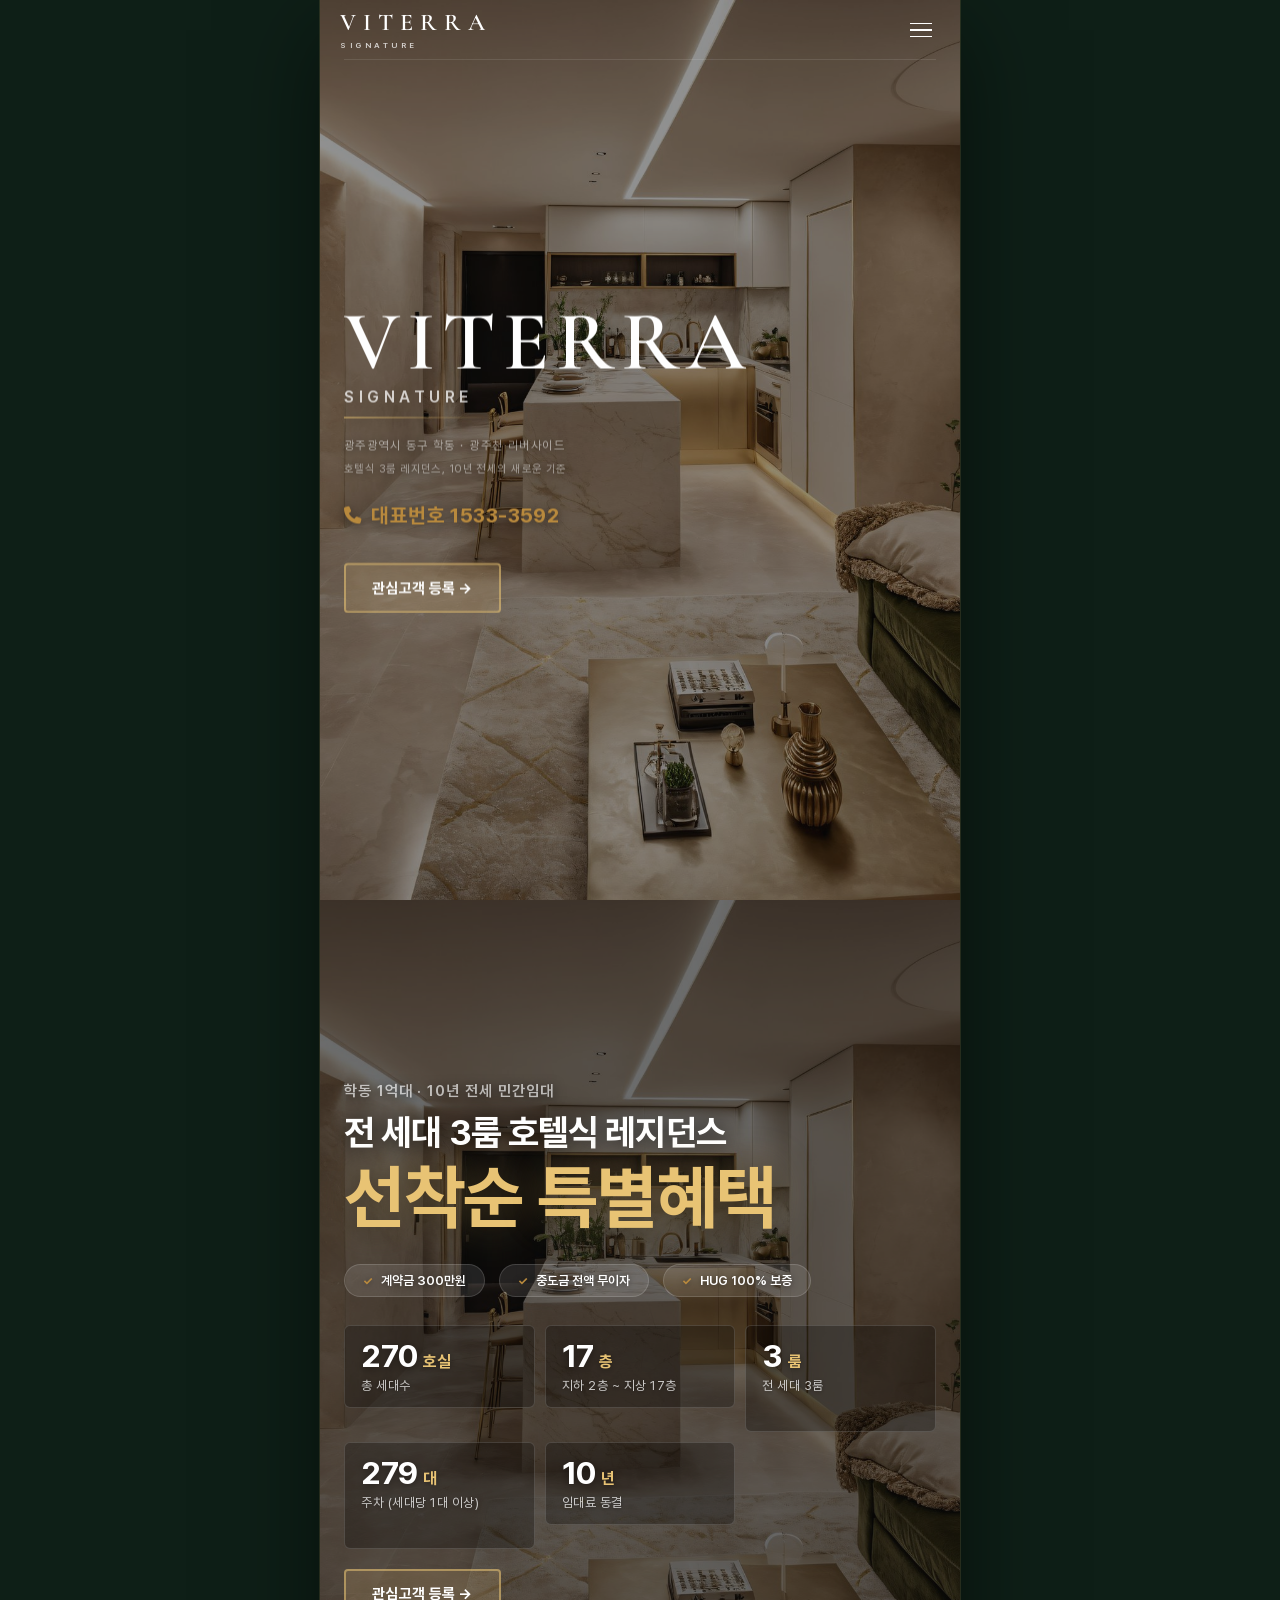
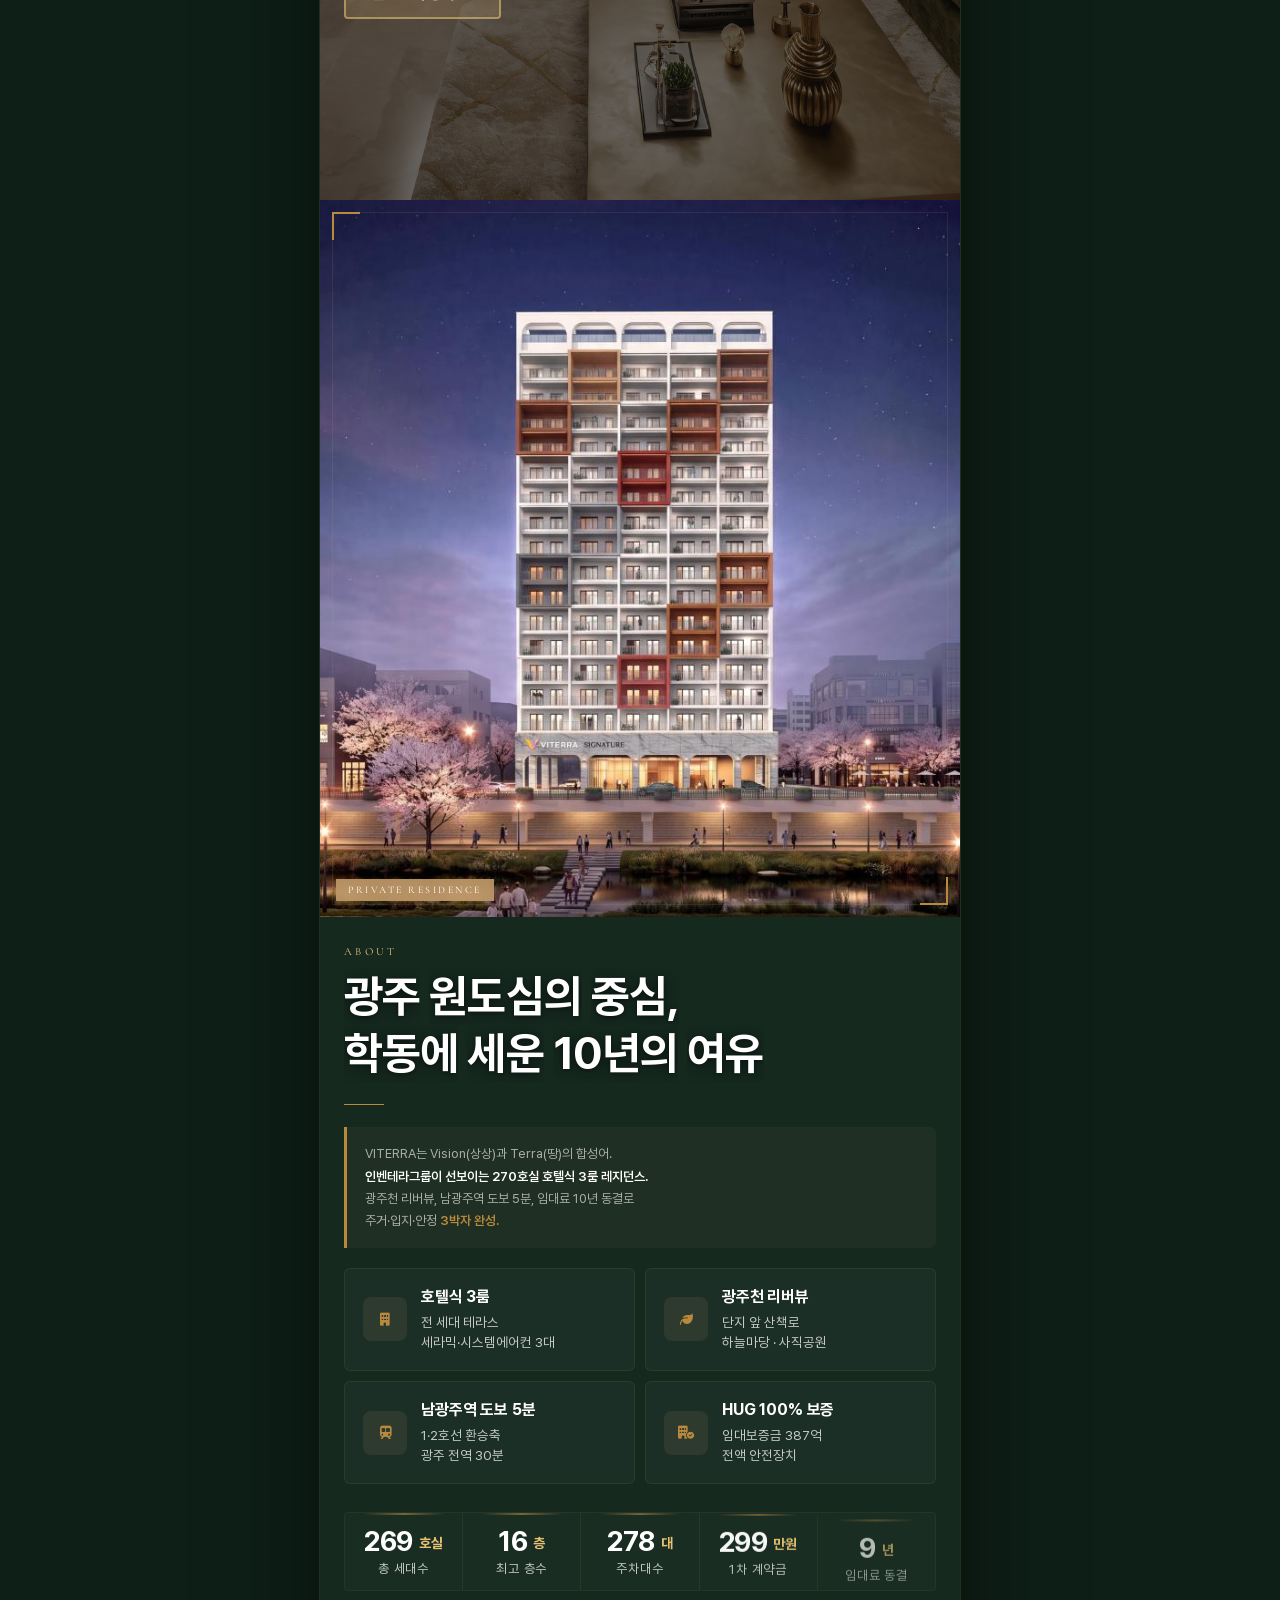
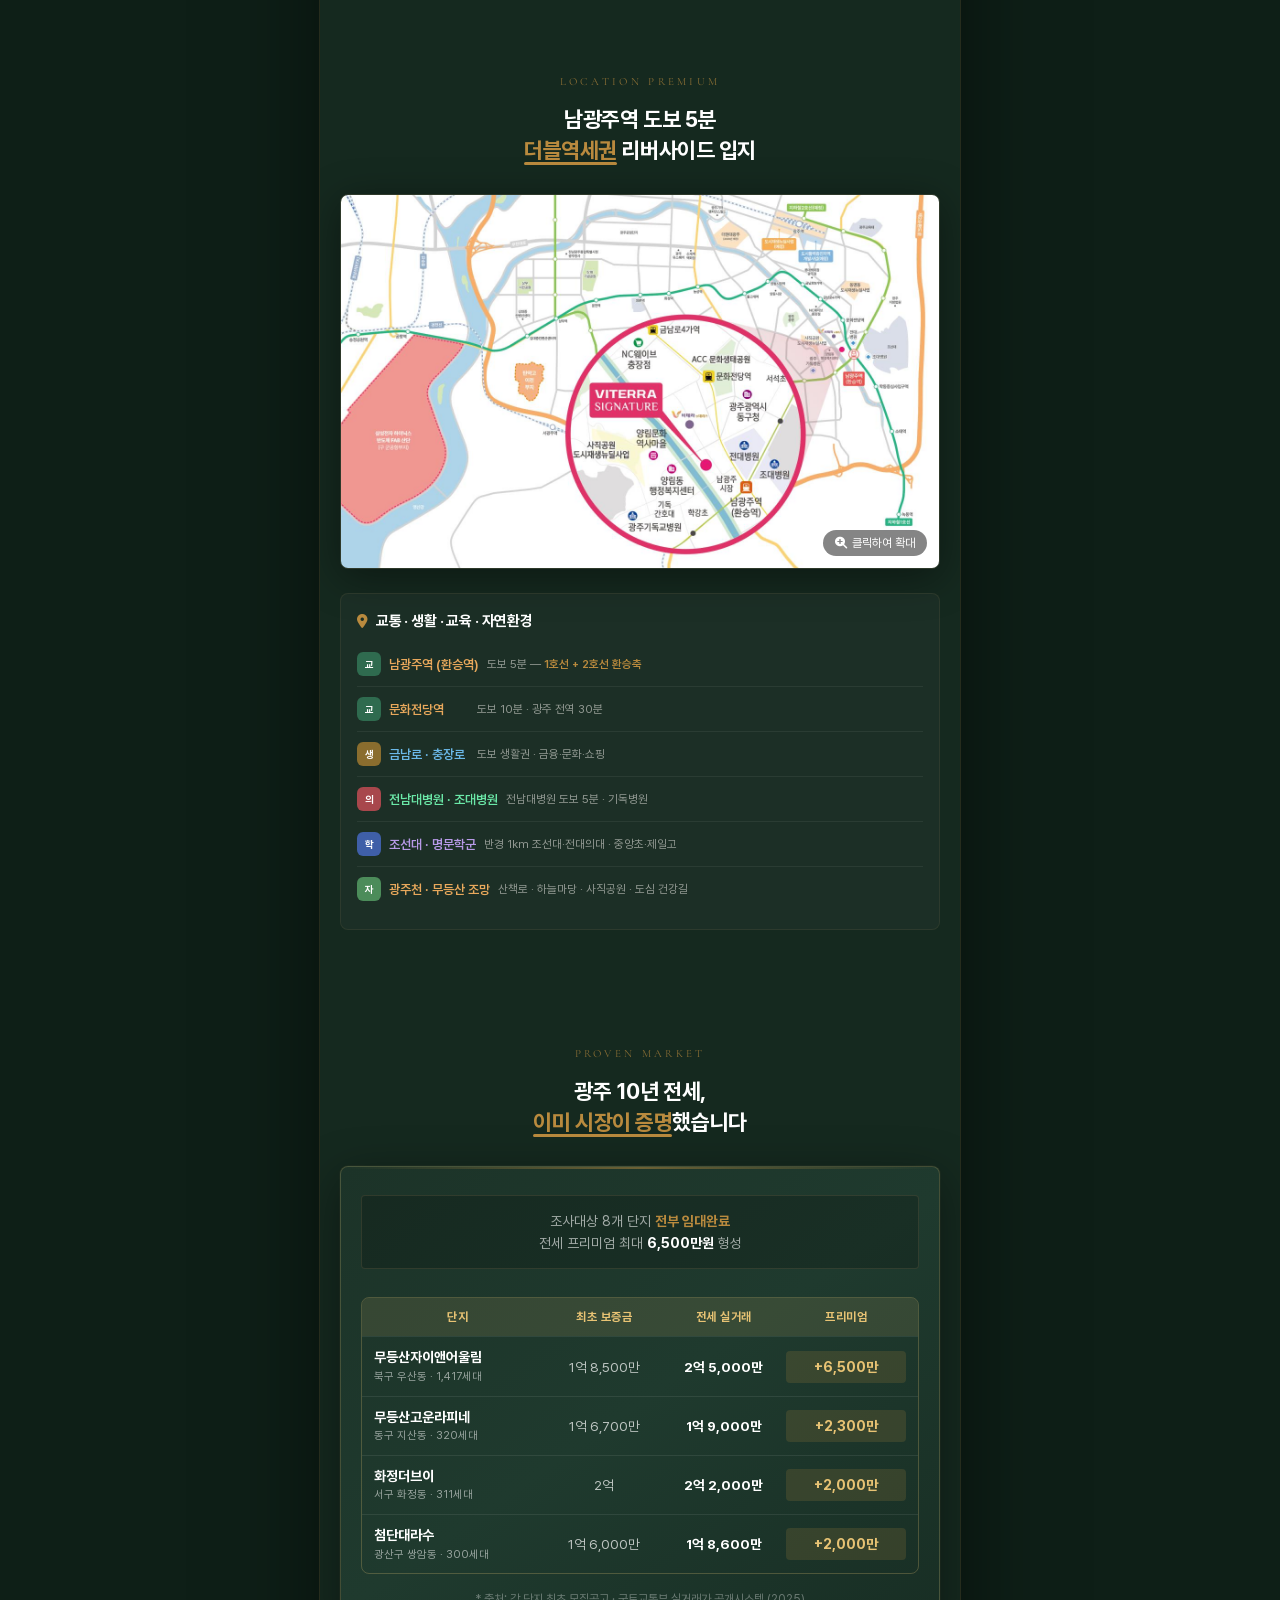
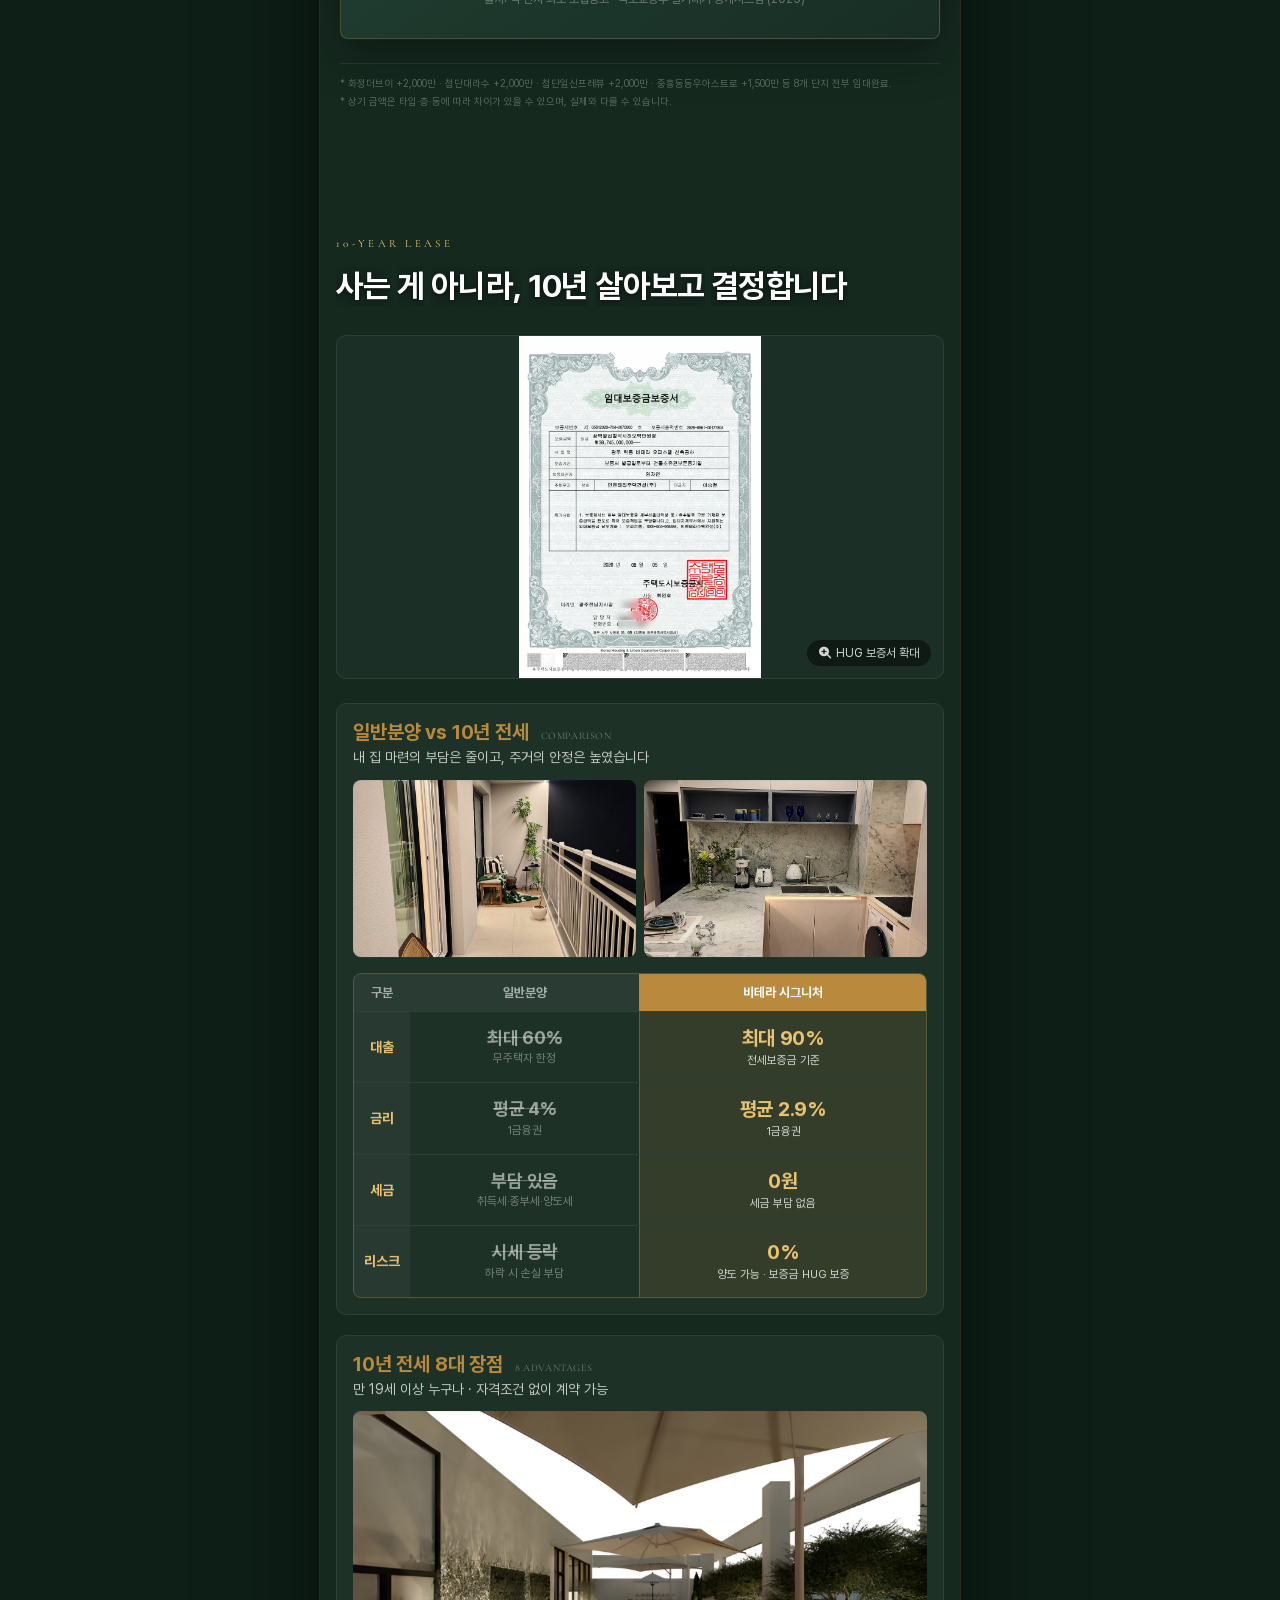
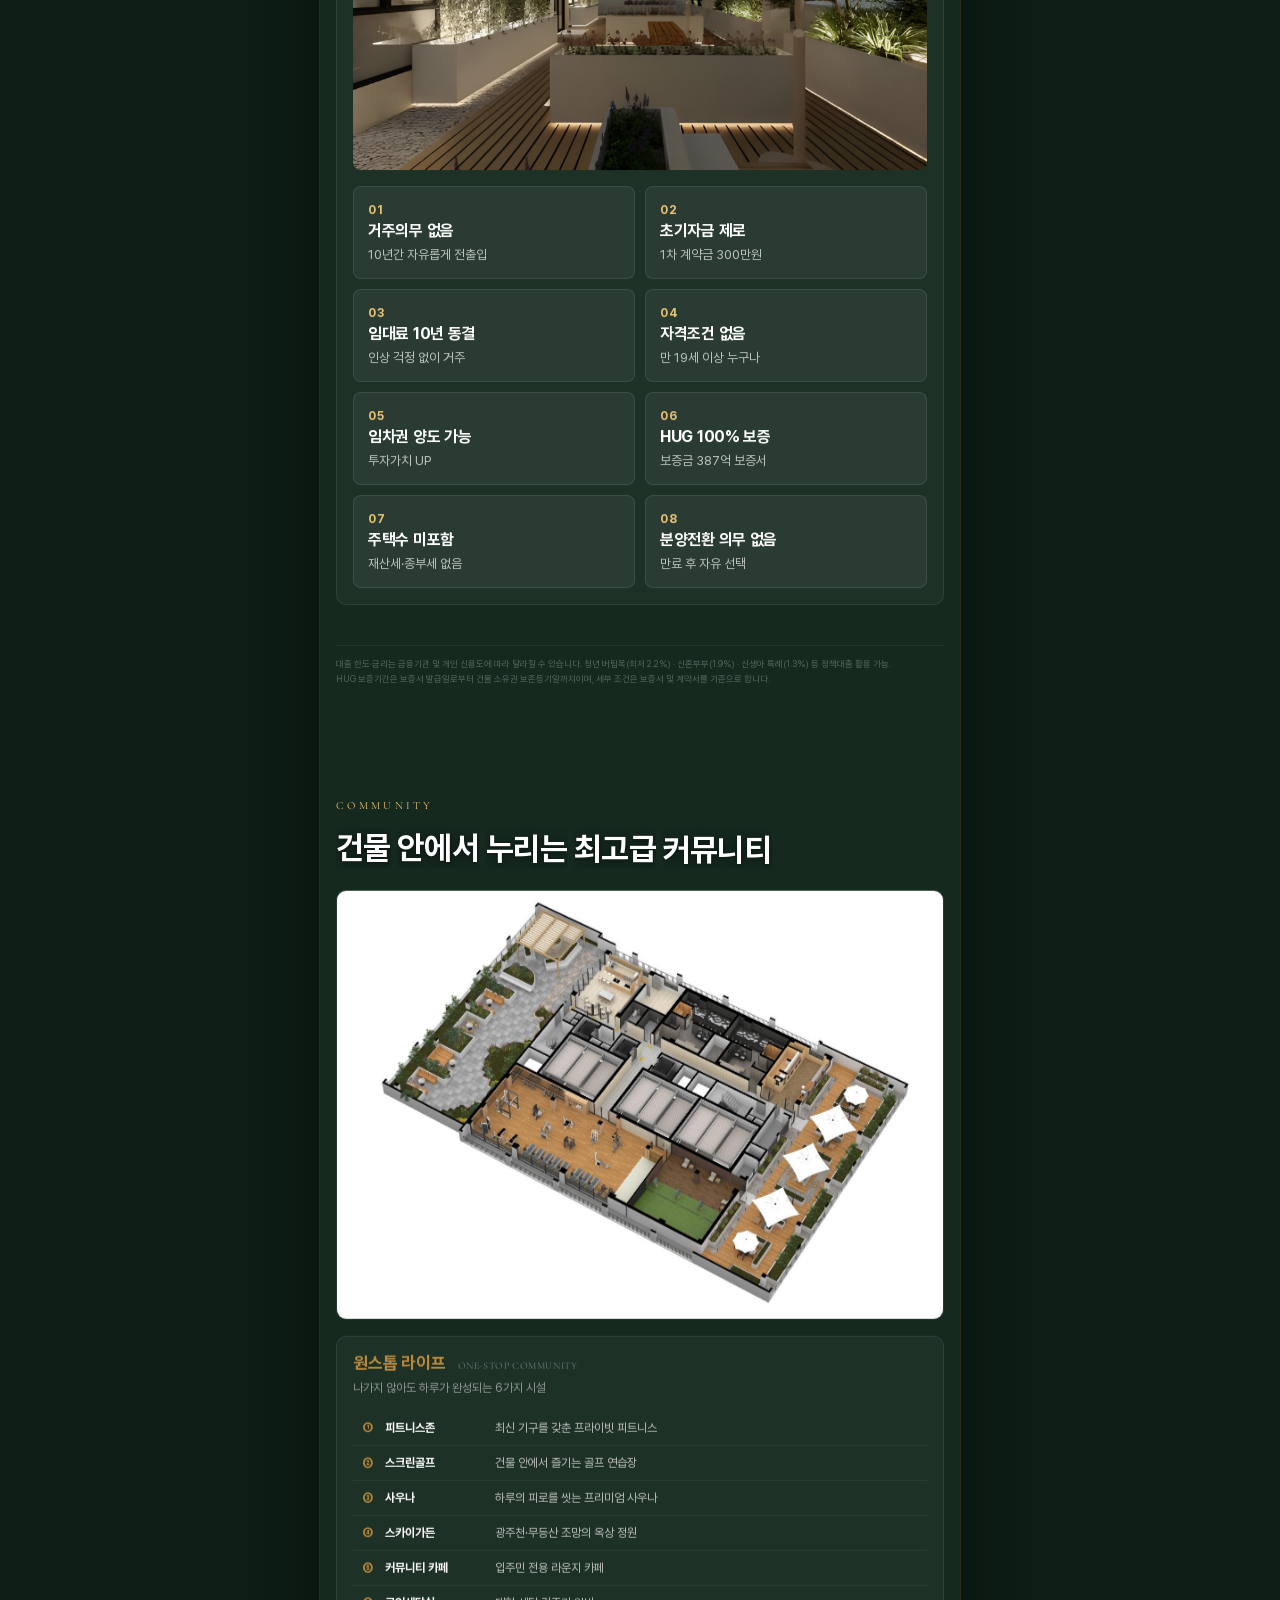
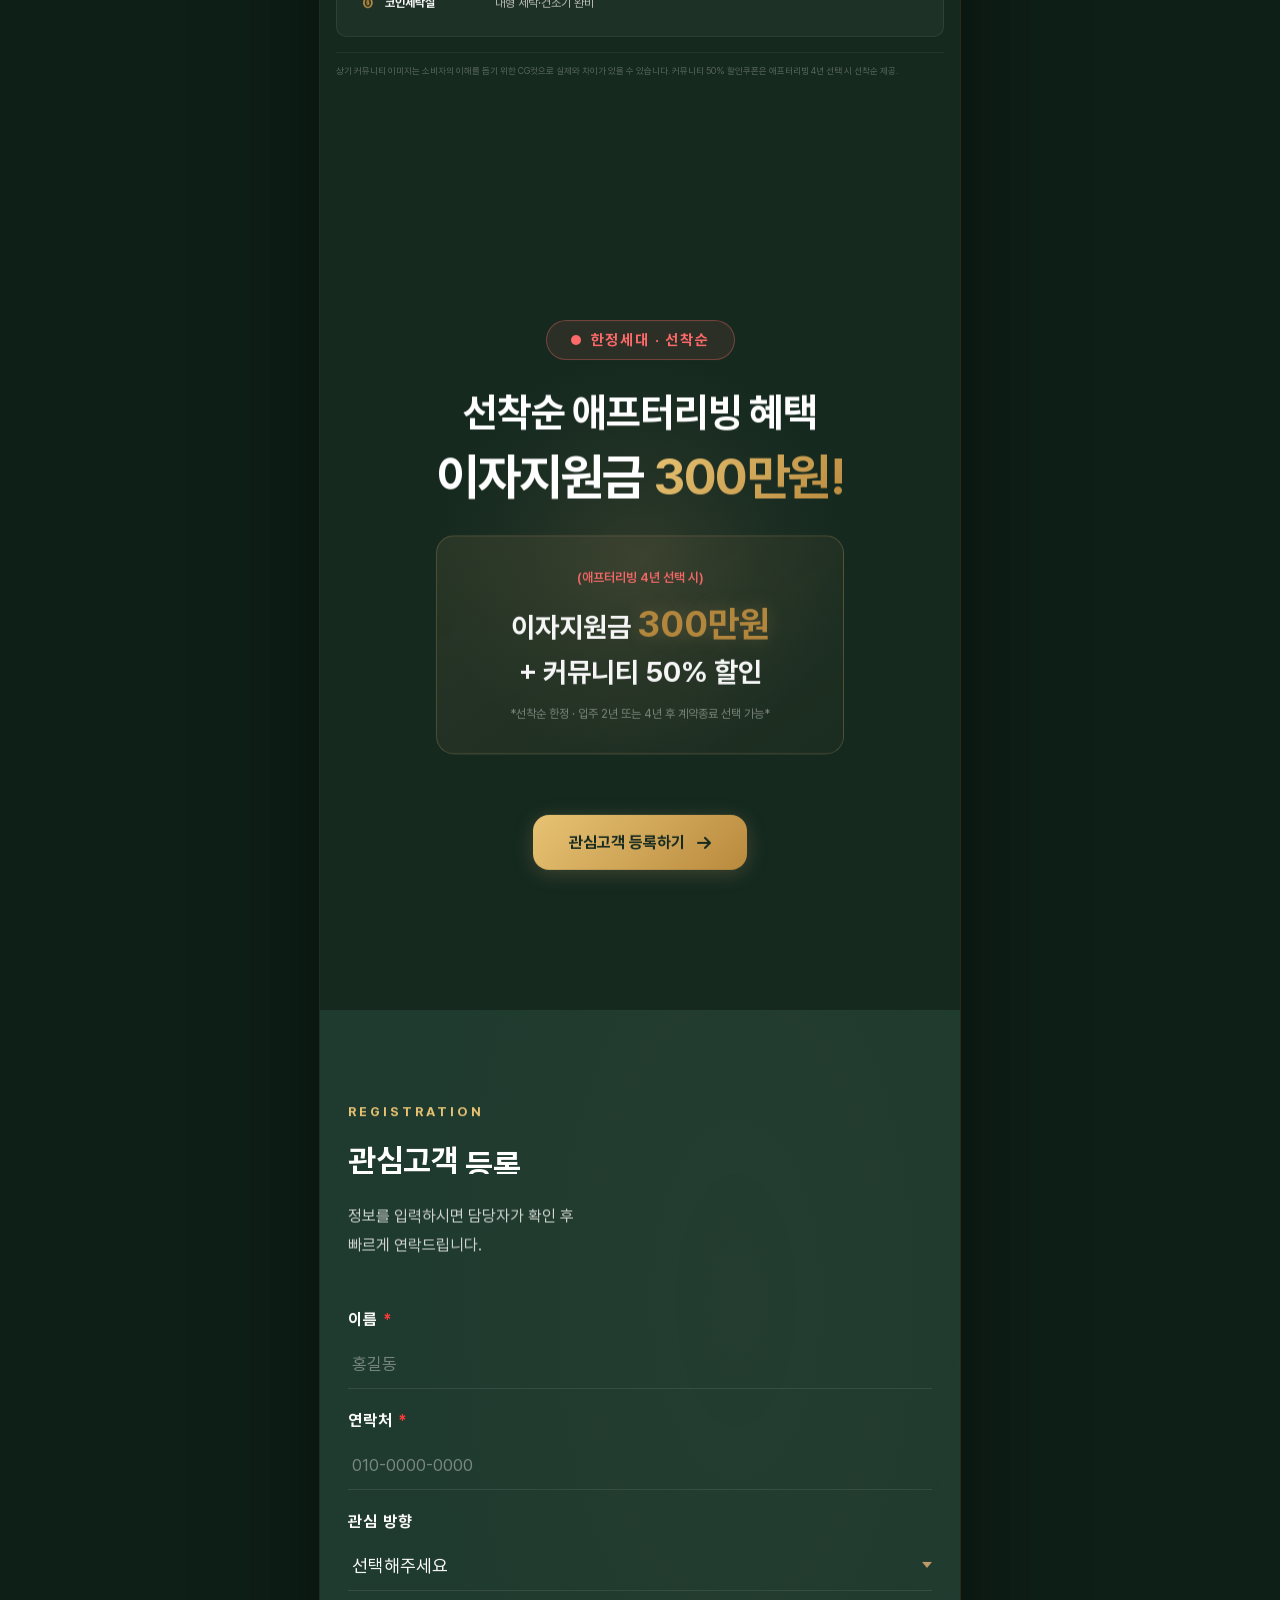
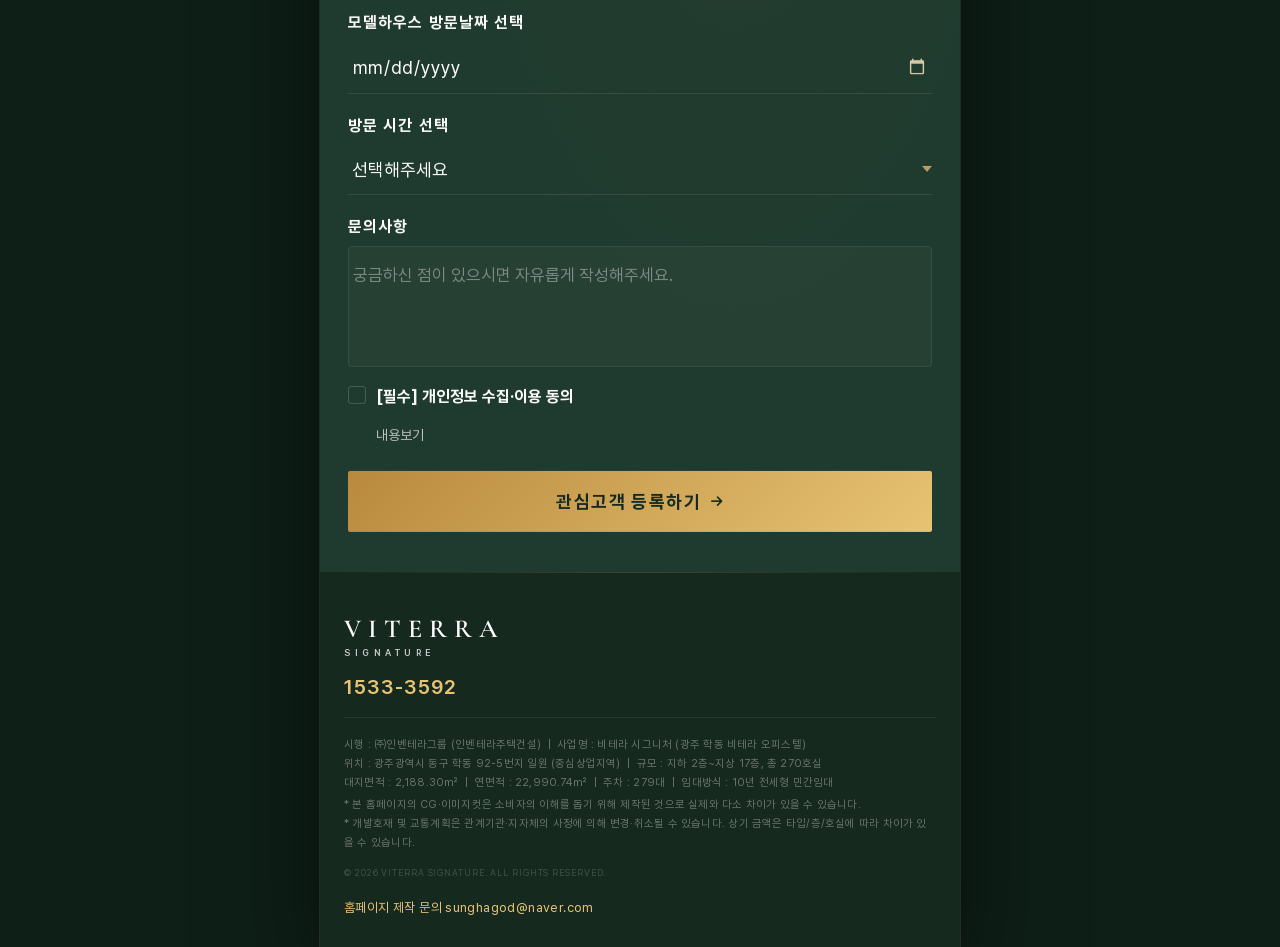
==== index.html @ ec4c1d71 "비테라 시그니처 랜딩페이지 v4 (송암 레이아웃 · Sheets 리드 연동) Co-Authored-By: Claude Fable 5 <noreply@anthropic.com>" ====
<!DOCTYPE html>
<html lang="ko">
<head>
  <meta charset="UTF-8">
  <meta name="viewport" content="width=device-width, initial-scale=1.0">
  <meta name="description" content="비테라 시그니처 — 광주 동구 학동 1억대 10년 전세, 전 세대 3룸 호텔식 레지던스. 계약금 300만원, 중도금 무이자, HUG 100% 보증">
  <meta property="og:title" content="비테라 시그니처 | 학동 1억대 10년 전세 · 호텔식 3룸 레지던스">
  <meta property="og:description" content="광주 동구 학동 270호실 — 계약금 300만원, 중도금 무이자, HUG 100% 보증, 임대료 10년 동결">
  <meta property="og:image" content="assets/img/exterior.jpg">
  <meta property="og:type" content="website">
  <meta property="og:locale" content="ko_KR">
  <meta name="twitter:card" content="summary_large_image">
  <meta name="referrer" content="strict-origin-when-cross-origin">
  <title>비테라 시그니처 | 학동 1억대 10년 전세 · 호텔식 3룸 레지던스</title>
  <link rel="preload" href="css/fonts/Pretendard-Regular.woff2" as="font" type="font/woff2" crossorigin>
  <link rel="preload" href="css/webfonts/fa-solid-900.woff2" as="font" type="font/woff2" crossorigin>
  <link rel="stylesheet" href="css/fonts.css?v=2">
  <link rel="stylesheet" href="css/fa.local.css?v=20260402">
  <link rel="stylesheet" href="css/style.css?v=v4a">
  <link rel="stylesheet" href="css/theme.css?v=19">
</head>
<body>

<!-- ── 커스텀 커서 ──────────────────────────── -->
<div id="cursor">
  <div class="cursor-ring"></div>
  <div class="cursor-dot"></div>
</div>

<!-- ── 헤더 ───────────────────────────────── -->
<header id="header" data-theme="dark">
  <div class="hd-inner">
    <a class="logo" id="logoLink">
      <span class="brand-mark"><span class="bm-en">VITERRA</span><span class="bm-sub">SIGNATURE</span></span>
    </a>
    <nav class="gnb" aria-label="메인 내비게이션">
      <a data-go="1" role="button" tabindex="0">단지소개</a>
      <a data-go="2" role="button" tabindex="0">입지환경</a>
      <a data-go="3" role="button" tabindex="0">10년전세</a>
      <a data-go="6" role="button" tabindex="0" class="gnb-cta">관심고객</a>
    </nav>
    <div class="hd-right">
      <a href="tel:15333592" class="hd-tel"><i class="fa-solid fa-phone"></i><span>1533-3592</span></a>
      <button class="ham" id="ham" aria-label="메뉴 열기" aria-expanded="false"><span></span><span></span><span></span></button>
    </div>
  </div>
</header>

<!-- ── 도트 네비 ──────────────────────────── -->
<nav class="dots" id="dots" aria-label="페이지 네비게이션">
  <span class="dot on" data-go="0" role="button" aria-label="히어로"></span>
  <span class="dot" data-go="1" role="button" aria-label="단지소개"></span>
  <span class="dot" data-go="2" role="button" aria-label="입지환경"></span>
  <span class="dot" data-go="3" role="button" aria-label="10년전세"></span>
  <span class="dot" data-go="4" role="button" aria-label="커뮤니티"></span>
  <span class="dot" data-go="5" role="button" aria-label="선착순혜택"></span>
</nav>

<!-- ── 모바일 메뉴 ────────────────────────── -->
<div class="mmenu" id="mmenu">
  <div class="mmenu-inner">
    <ul>
      <li><a data-go="1"><em>01</em> 단지소개</a></li>
      <li><a data-go="2"><em>02</em> 입지환경</a></li>
      <li><a data-go="3"><em>03</em> 10년 전세란</a></li>
      <li><a data-go="4"><em>04</em> 커뮤니티</a></li>
      <li><a data-go="6"><em>05</em> 관심고객 등록</a></li>
    </ul>
    <div class="mmenu-foot">
      <p>Contact</p>
      <a href="tel:15333592">1533-3592</a>
      <small>광주광역시 동구 학동 92-5번지 일원</small>
    </div>
  </div>
</div>

<!-- ── 메인 컨테이너 ─────────────────────────── -->
<div id="wrap">

  <!-- ========================================
       S0 · HERO  (overlay 2단계)
       ======================================== -->
  <section class="sec s0" data-theme="dark" data-overlay="on">
    <div class="s0-bg"></div>
    <div class="s0-veil"></div>
    <div class="ov-progress s0-ov">
      <span class="ov-dot on"></span>
      <span class="ov-dot"></span>
    </div>
    <div class="overlay-stage">

      <!-- step 0 : 메인 타이틀 -->
      <div class="overlay-panel s0-panel" data-step="0" data-header="dark">
        <div class="s0-body">
          <div class="hero-brand-logo" data-fx="fade-up" data-delay="0.2" data-pre="0.25" data-main="1.1">
            <span class="brand-mark"><span class="bm-en">VITERRA</span><span class="bm-sub">SIGNATURE</span><span class="bm-line"></span></span>
          </div>
          <p class="eyebrow eyebrow--lg" data-fx="fade-up" data-delay="0.5" data-pre="0.25" data-main="0.9" data-cid="hero-eyebrow">
            광주광역시 동구 학동 &middot; 광주천 리버사이드
          </p>
          <p class="s0-sub" data-fx="fade-up" data-delay="0.8" data-pre="0.25" data-main="0.85" data-cid="hero-sub">
            호텔식 3룸 레지던스, 10년 전세의 새로운 기준
          </p>
          <a class="hero-tel" href="tel:15333592" data-fx="fade-up" data-delay="1.5" data-pre="0.2" data-main="0.8">
            <i class="fa-solid fa-phone"></i> 대표번호 1533-3592
          </a>
          <div class="s0-btns" data-fx="stagger" data-delay="1.6" data-pre="0.2" data-stagger="0.18" data-kid-y="24" data-main="0.8">
            <a class="btn-gold btn-hy" data-go="6">관심고객 등록 →</a>
          </div>
          <div class="scroll-ind">
            <span class="si-bar"></span>
            <span class="si-txt">SCROLL</span>
          </div>
        </div>
      </div>

      <!-- step 1 : 후킹 -->
      <div class="overlay-panel s0-panel s0-p2" data-step="1" data-header="dark">
        <div class="s0-body s0-body--hook">
          <p class="hero-top-label" data-fx="fade-up" data-delay="0.15" data-pre="0.2" data-main="0.8">
            학동 1억대 · 10년 전세 민간임대
          </p>
          <h2 class="hero-hook" data-fx="mask-up" data-delay="0.3" data-pre="0.2" data-main="0.9">
            <span class="hero-hook-sub">전 세대 3룸 호텔식 레지던스</span>
            <span class="hero-hook-main">선착순 특별혜택</span>
          </h2>
          <div class="hero-badges" data-fx="stagger" data-delay="0.7" data-pre="0.2" data-stagger="0.12" data-kid-y="16" data-main="0.8">
            <span class="hero-badge"><b class="hb-chk">&#10003;</b> 계약금 300만원</span>
            <span class="hero-badge"><b class="hb-chk">&#10003;</b> 중도금 전액 무이자</span>
            <span class="hero-badge"><b class="hb-chk">&#10003;</b> HUG 100% 보증</span>
          </div>
          <div class="hero-stats hero-stats--hook" data-fx="stagger" data-delay="1.0" data-pre="0.2" data-stagger="0.1" data-kid-y="20" data-main="0.9">
            <div class="hstat"><div class="hn"><b>270</b><span>호실</span></div><p>총 세대수</p></div>
            <div class="hstat"><div class="hn"><b>17</b><span>층</span></div><p>지하 2층 ~ 지상 17층</p></div>
            <div class="hstat"><div class="hn"><b>3</b><span>룸</span></div><p>전 세대 3룸</p></div>
            <div class="hstat"><div class="hn"><b>279</b><span>대</span></div><p>주차 (세대당 1대 이상)</p></div>
            <div class="hstat"><div class="hn"><b>10</b><span>년</span></div><p>임대료 동결</p></div>
          </div>
          <div class="s0-btns s0-btns--col" data-fx="stagger" data-delay="1.3" data-pre="0.2" data-stagger="0.15" data-kid-y="20" data-main="0.8">
            <a class="btn-gold btn-hy" data-go="6">관심고객 등록 →</a>
          </div>
        </div>
      </div>

    </div>
  </section>


  <!-- ========================================
       S1 · BRAND
       ======================================== -->
  <section class="sec s1" data-theme="dark">
    <span class="s1-ghost" aria-hidden="true">01</span>
    <div class="s1-img">
      <div class="s1-img-inner" data-cid-bg="brand-img"></div>
      <div class="s1-img-frame"></div>
      <span class="img-badge" data-fx="fade-up" data-delay="0.6" data-pre="0.2" data-main="0.7">Private Residence</span>
    </div>
    <div class="s1-txt">
      <p class="label wh" data-fx="fade-up" data-delay="0.1" data-pre="0.2" data-main="0.7">About</p>
      <h2 class="wh" data-fx="mask-up" data-delay="0.25" data-pre="0.2" data-main="0.9" data-cid="brand-title">
        광주 원도심의 중심,<br>학동에 세운 10년의 여유
      </h2>
      <span class="gline" data-fx="expand" data-delay="0.5" data-pre="0.1" data-main="0.8"></span>
      <div class="s1-highlight" data-fx="fade-up" data-delay="0.6" data-pre="0.2" data-main="0.8">
        <p>VITERRA는 Vision(상상)과 Terra(땅)의 합성어.<br><strong>인벤테라그룹이 선보이는 270호실 호텔식 3룸 레지던스.</strong><br>광주천 리버뷰, 남광주역 도보 5분, 임대료 10년 동결로<br>주거·입지·안정 <em>3박자 완성.</em></p>
      </div>
      <div class="s1-cards" data-fx="stagger" data-delay="0.75" data-pre="0.2" data-stagger="0.1" data-kid-y="20" data-main="0.8">
        <div class="s1-card">
          <div class="s1-card-icon"><i class="fa-solid fa-building"></i></div>
          <h4>호텔식 3룸</h4>
          <p>전 세대 테라스<br>세라믹·시스템에어컨 3대</p>
        </div>
        <div class="s1-card">
          <div class="s1-card-icon"><i class="fa-solid fa-leaf"></i></div>
          <h4>광주천 리버뷰</h4>
          <p>단지 앞 산책로<br>하늘마당 · 사직공원</p>
        </div>
        <div class="s1-card">
          <div class="s1-card-icon"><i class="fa-solid fa-train-subway"></i></div>
          <h4>남광주역 도보 5분</h4>
          <p>1·2호선 환승축<br>광주 전역 30분</p>
        </div>
        <div class="s1-card">
          <div class="s1-card-icon"><i class="fa-solid fa-building-circle-check"></i></div>
          <h4>HUG 100% 보증</h4>
          <p>임대보증금 387억<br>전액 안전장치</p>
        </div>
      </div>
      <div class="stats" data-fx="stagger" data-delay="0.85" data-pre="0.2" data-stagger="0.12" data-kid-y="20" data-main="0.8">
        <div class="stat">
          <div class="stat-num"><b class="cnt" data-to="270">0</b><span class="stat-unit">호실</span></div>
          <p>총 세대수</p>
        </div>
        <hr>
        <div class="stat">
          <div class="stat-num"><b class="cnt" data-to="17">0</b><span class="stat-unit">층</span></div>
          <p>최고 층수</p>
        </div>
        <hr>
        <div class="stat">
          <div class="stat-num"><b class="cnt" data-to="279">0</b><span class="stat-unit">대</span></div>
          <p>주차대수</p>
        </div>
        <hr>
        <div class="stat">
          <div class="stat-num"><b class="cnt" data-to="300">0</b><span class="stat-unit">만원</span></div>
          <p>1차 계약금</p>
        </div>
        <hr>
        <div class="stat">
          <div class="stat-num"><b class="cnt" data-to="10">0</b><span class="stat-unit">년</span></div>
          <p>임대료 동결</p>
        </div>
      </div>
    </div>
  </section>


  <!-- ========================================
       S2B · 입지환경 / 시장검증 (overlay 2단계)
       ======================================== -->
  <section class="sec s2b" data-theme="dark" data-overlay="on">
    <div class="ov-progress s2b-ov">
      <span class="ov-dot on"></span>
      <span class="ov-dot"></span>
    </div>
    <div class="overlay-stage">

      <!-- panel 0 : 입지 지도 + 생활환경 -->
      <div class="overlay-panel s2b-panel" data-step="0" data-header="dark">
        <div class="s2b-inner">
          <div class="s2b-head" data-fx="fade-up" data-delay="0.1" data-pre="0.25" data-main="0.9">
            <p class="label">Location Premium</p>
            <h2>남광주역 도보 5분<br><em class="s2b-em">더블역세권</em> 리버사이드 입지</h2>
          </div>
          <div class="s2b-content-map">
            <div class="s2b-map" data-fx="fade-up" data-delay="0.3" data-pre="0.2" data-main="0.9"
                 onclick="document.getElementById('lightbox').classList.add('active')">
              <img class="s2b-map-img" src="assets/img/map-wide.jpg" alt="광역 입지도" data-cid-img="school-map" loading="lazy">
              <div class="s2b-map-zoom"><i class="fa-solid fa-search-plus"></i> 클릭하여 확대</div>
            </div>
            <div class="s2b-school-table" data-fx="fade-up" data-delay="0.4" data-pre="0.2" data-main="0.9">
              <h3 class="s2b-school-title"><i class="fa-solid fa-location-dot"></i> 교통 · 생활 · 교육 · 자연환경</h3>
              <ul class="s2b-school-list">
                <li>
                  <span class="sch-badge sch-tr">교</span>
                  <span class="sch-name sch-name--elem">남광주역 (환승역)</span>
                  <span class="sch-detail">도보 5분 — <em>1호선 + 2호선 환승축</em></span>
                </li>
                <li>
                  <span class="sch-badge sch-tr">교</span>
                  <span class="sch-name sch-name--elem">문화전당역</span>
                  <span class="sch-detail">도보 10분 · 광주 전역 30분</span>
                </li>
                <li>
                  <span class="sch-badge sch-lf">생</span>
                  <span class="sch-name sch-name--mid">금남로 · 충장로</span>
                  <span class="sch-detail">도보 생활권 · 금융·문화·쇼핑</span>
                </li>
                <li>
                  <span class="sch-badge sch-md">의</span>
                  <span class="sch-name sch-name--high">전남대병원 · 조대병원</span>
                  <span class="sch-detail">전남대병원 도보 5분 · 기독병원</span>
                </li>
                <li>
                  <span class="sch-badge sch-ed">학</span>
                  <span class="sch-name sch-name--univ">조선대 · 명문학군</span>
                  <span class="sch-detail">반경 1km 조선대·전대의대 · 중앙초·제일고</span>
                </li>
                <li>
                  <span class="sch-badge sch-na">자</span>
                  <span class="sch-name sch-name--elem">광주천 · 무등산 조망</span>
                  <span class="sch-detail">산책로 · 하늘마당 · 사직공원 · 도심 건강길</span>
                </li>
              </ul>
            </div>
          </div>
        </div>
      </div>

      <!-- panel 1 : 시장 검증 그래프 -->
      <div class="overlay-panel s2b-panel" data-step="1" data-header="dark">
        <div class="s2b-inner s2b-inner--chart">
          <div class="s2b-head" data-fx="fade-up" data-delay="0.1" data-pre="0.25" data-main="0.9">
            <p class="label">Proven Market</p>
            <h2>광주 10년 전세,<br><em class="s2b-em">이미 시장이 증명</em>했습니다</h2>
          </div>
          <div class="s2b-chart" data-fx="fade-up" data-delay="0.3" data-pre="0.2" data-main="0.9">
            <div class="s2b-chart-sub">
              조사대상 8개 단지 <em>전부 임대완료</em><br>
              전세 프리미엄 최대 <strong>6,500만원</strong> 형성
            </div>
            <div class="pm-list">
              <div class="pm-head"><span>단지</span><span>최초 보증금</span><span>전세 실거래</span><span>프리미엄</span></div>
              <div class="pm-row"><b>무등산자이앤어울림<small>북구 우산동 · 1,417세대</small></b><span>1억 8,500만</span><span class="pm-now">2억 5,000만</span><em>+6,500만</em></div>
              <div class="pm-row"><b>무등산고운라피네<small>동구 지산동 · 320세대</small></b><span>1억 6,700만</span><span class="pm-now">1억 9,000만</span><em>+2,300만</em></div>
              <div class="pm-row"><b>화정더브이<small>서구 화정동 · 311세대</small></b><span>2억</span><span class="pm-now">2억 2,000만</span><em>+2,000만</em></div>
              <div class="pm-row"><b>첨단대라수<small>광산구 쌍암동 · 300세대</small></b><span>1억 6,000만</span><span class="pm-now">1억 8,600만</span><em>+2,000만</em></div>
            </div>
            <p class="s2b-source">* 출처: 각 단지 최초 모집공고 · 국토교통부 실거래가 공개시스템 (2025)</p>
          </div>
          <div class="s2b-disclaimers">
            <p>* 화정더브이 +2,000만 · 첨단대라수 +2,000만 · 첨단일신프레뷰 +2,000만 · 중흥동동우아스트로 +1,500만 등 8개 단지 전부 임대완료.</p>
            <p>* 상기 금액은 타입·층·동에 따라 차이가 있을 수 있으며, 실제와 다를 수 있습니다.</p>
          </div>
        </div>
      </div>

    </div>
  </section>


  <!-- ========================================
       S4 · 10년 전세란?
       ======================================== -->
  <section class="sec s4 s4--park" data-theme="dark">
    <div class="s4-inner">
      <div class="s4-head">
        <p class="label wh" data-fx="fade-up" data-delay="0.1" data-pre="0.2" data-main="0.7">10-YEAR LEASE</p>
        <h2 class="wh" data-fx="mask-up" data-delay="0.25" data-pre="0.2" data-main="0.9">사는 게 아니라, 10년 살아보고 결정합니다</h2>
      </div>

      <!-- HUG 보증서 -->
      <div class="s4-park-map" data-fx="fade-up" data-delay="0.4" data-pre="0.2" data-main="0.9"
           onclick="document.getElementById('lightbox-park').classList.add('active')">
        <img src="assets/img/hug.jpg" alt="HUG 임대보증금 보증서 387억 4,500만원" loading="lazy">
        <div class="s2b-map-zoom"><i class="fa-solid fa-search-plus"></i> HUG 보증서 확대</div>
      </div>

      <div class="s4-zones" data-fx="fade-up" data-delay="0.6" data-pre="0.2" data-main="0.9">

        <!-- 일반분양 vs 10년전세 -->
        <div class="s4-zone">
          <div class="s4-zone-head">
            <h3><span class="zone-name">일반분양 vs 10년 전세</span> <span class="zone-en">COMPARISON</span></h3>
            <p>내 집 마련의 부담은 줄이고, 주거의 안정은 높였습니다</p>
          </div>
          <div class="s4-zone-photos">
            <figure><img src="assets/img/balcony.jpg" alt="전 세대 테라스" loading="lazy"></figure>
            <figure><img src="assets/img/kitchen.jpg" alt="호텔식 주방 마감" loading="lazy"></figure>
          </div>
          <div class="cmp2">
            <div class="cmp2-head"><span>구분</span><span>일반분양</span><span class="hi">비테라 시그니처</span></div>
            <div class="cmp2-row"><span class="k">대출</span><span class="a"><b>최대 60%</b><small>무주택자 한정</small></span><span class="b"><b>최대 90%</b><small>전세보증금 기준</small></span></div>
            <div class="cmp2-row"><span class="k">금리</span><span class="a"><b>평균 4%</b><small>1금융권</small></span><span class="b"><b>평균 2.9%</b><small>1금융권</small></span></div>
            <div class="cmp2-row"><span class="k">세금</span><span class="a"><b>부담 있음</b><small>취득세·종부세·양도세</small></span><span class="b"><b>0원</b><small>세금 부담 없음</small></span></div>
            <div class="cmp2-row"><span class="k">리스크</span><span class="a"><b>시세 등락</b><small>하락 시 손실 부담</small></span><span class="b"><b>0%</b><small>양도 가능 · 보증금 HUG 보증</small></span></div>
          </div>
        </div>

        <!-- 8대 장점 -->
        <div class="s4-zone">
          <div class="s4-zone-head">
            <h3><span class="zone-name">10년 전세 8대 장점</span> <span class="zone-en">8 ADVANTAGES</span></h3>
            <p>만 19세 이상 누구나 · 자격조건 없이 계약 가능</p>
          </div>
          <div class="s4-zone-photos s4-zone-photos--single">
            <figure><img src="assets/img/c-skygarden.jpg" alt="스카이가든" loading="lazy"></figure>
          </div>
          <div class="adv2">
            <div class="adv2-c"><i>01</i><b>거주의무 없음</b><span>10년간 자유롭게 전출입</span></div>
            <div class="adv2-c"><i>02</i><b>초기자금 제로</b><span>1차 계약금 300만원</span></div>
            <div class="adv2-c"><i>03</i><b>임대료 10년 동결</b><span>인상 걱정 없이 거주</span></div>
            <div class="adv2-c"><i>04</i><b>자격조건 없음</b><span>만 19세 이상 누구나</span></div>
            <div class="adv2-c"><i>05</i><b>임차권 양도 가능</b><span>투자가치 UP</span></div>
            <div class="adv2-c"><i>06</i><b>HUG 100% 보증</b><span>보증금 387억 보증서</span></div>
            <div class="adv2-c"><i>07</i><b>주택수 미포함</b><span>재산세·종부세 없음</span></div>
            <div class="adv2-c"><i>08</i><b>분양전환 의무 없음</b><span>만료 후 자유 선택</span></div>
          </div>
        </div>

        <div class="s4-park-disclaimer">
          <p>대출 한도·금리는 금융기관 및 개인 신용도에 따라 달라질 수 있습니다. 청년 버팀목(최저 2.2%) · 신혼부부(1.9%) · 신생아 특례(1.3%) 등 정책대출 활용 가능.</p>
          <p>HUG 보증기간은 보증서 발급일로부터 건물 소유권 보존등기일까지이며, 세부 조건은 보증서 및 계약서를 기준으로 합니다.</p>
        </div>

      </div>
    </div>
  </section>


  <!-- ========================================
       S4B · 커뮤니티
       ======================================== -->
  <section class="sec s4b" data-theme="dark">
    <div class="s4b-inner">
      <div class="s4b-head">
        <p class="label wh" data-fx="fade-up" data-delay="0.1" data-pre="0.2" data-main="0.7">COMMUNITY</p>
        <h2 class="wh" data-fx="mask-up" data-delay="0.25" data-pre="0.2" data-main="0.9">건물 안에서 누리는 최고급 커뮤니티</h2>
      </div>

      <div class="s4b-content" data-fx="fade-up" data-delay="0.4" data-pre="0.2" data-main="0.9">
        <div class="s4b-img">
          <img src="assets/img/community-3d.jpg" alt="커뮤니티 시설 배치도" loading="lazy">
        </div>
        <div class="s4b-info">
          <div class="s4b-zone-head">
            <h3><span class="zone-name">원스톱 라이프</span> <span class="zone-en">ONE-STOP COMMUNITY</span></h3>
            <p>나가지 않아도 하루가 완성되는 6가지 시설</p>
          </div>
          <table class="s4b-tbl">
            <tr><td class="zt-n">①</td><td class="zt-nm">피트니스존</td><td>최신 기구를 갖춘 프라이빗 피트니스</td></tr>
            <tr><td class="zt-n">②</td><td class="zt-nm">스크린골프</td><td>건물 안에서 즐기는 골프 연습장</td></tr>
            <tr><td class="zt-n">③</td><td class="zt-nm">사우나</td><td>하루의 피로를 씻는 프리미엄 사우나</td></tr>
            <tr><td class="zt-n">④</td><td class="zt-nm">스카이가든</td><td>광주천·무등산 조망의 옥상 정원</td></tr>
            <tr><td class="zt-n">⑤</td><td class="zt-nm">커뮤니티 카페</td><td>입주민 전용 라운지 카페</td></tr>
            <tr><td class="zt-n">⑥</td><td class="zt-nm">코인세탁실</td><td>대형 세탁·건조기 완비</td></tr>
          </table>
        </div>
      </div>

      <div class="s4b-disclaimer">
        <p>상기 커뮤니티 이미지는 소비자의 이해를 돕기 위한 CG컷으로 실제와 차이가 있을 수 있습니다. 커뮤니티 50% 할인쿠폰은 애프터리빙 4년 선택 시 선착순 제공.</p>
      </div>
    </div>
  </section>


  <!-- ========================================
       HOOK · 선착순 특별혜택
       ======================================== -->
  <section class="sec shook" data-theme="dark">
    <div class="shook-inner">
      <div class="shook-glow"></div>

      <div class="shook-badge" data-fx="fade-up" data-delay="0.1" data-pre="0.2" data-main="0.8">
        <span class="shook-pulse"></span>한정세대 · 선착순
      </div>

      <h2 class="shook-title" data-fx="fade-up" data-delay="0.2" data-pre="0.2" data-main="0.9">
        <span class="shook-t1">선착순 애프터리빙 혜택</span>
        <span class="shook-t2">이자지원금 <em>300만원!</em></span>
      </h2>

      <div class="shook-cards" data-fx="stagger" data-delay="0.4" data-pre="0.2" data-stagger="0.15" data-kid-y="30" data-main="0.8">
        <div class="shook-card shook-card--accent">
          <span class="shook-card-sub">(애프터리빙 4년 선택 시)</span>
          <p class="shook-card-main">이자지원금 <em>300만원</em><br>+ 커뮤니티 50% 할인</p>
          <span class="shook-card-note">*선착순 한정 · 입주 2년 또는 4년 후 계약종료 선택 가능*</span>
        </div>
      </div>

      <div class="shook-cta-wrap" data-fx="fade-up" data-delay="0.7" data-pre="0.2" data-main="0.8">
        <a class="shook-cta" data-go="6">관심고객 등록하기 <i class="fa-solid fa-arrow-right"></i></a>
      </div>
    </div>
  </section>


  <!-- ========================================
       S5 · CONTACT
       ======================================== -->
  <section class="sec s5" data-theme="dark">
    <div class="s5-contact-area">

    <div class="s5-left">
      <div class="s5-img" data-cid-bg="contact-img"></div>
      <div class="s5-dim"></div>
      <div class="s5-linfo">
        <small data-fx="fade-up" data-delay="0.1" data-pre="0.2" data-main="0.7">Contact Us</small>
        <h2 data-fx="mask-up" data-delay="0.25" data-pre="0.2" data-main="0.9">관심고객<br>등록 안내</h2>
        <span class="s5-orn" data-fx="expand" data-delay="0.5" data-pre="0.1" data-main="0.8"></span>
        <p class="s5-tag" data-fx="fade-up" data-delay="0.6" data-pre="0.2" data-main="0.7">
          학동 1억대 10년 전세, 호텔식 3룸<br>지금 바로 만나보세요
        </p>
        <div class="s5-cards" data-fx="stagger" data-delay="0.8" data-pre="0.2" data-stagger="0.12" data-kid-y="20" data-main="0.8">
          <a href="tel:15333592" class="s5-card">
            <i class="fa-solid fa-phone"></i>
            <div><small>대표번호</small><b>1533-3592</b></div>
          </a>
          <div class="s5-card">
            <i class="fa-solid fa-location-dot"></i>
            <div><small>사업 위치</small><b>광주 동구 학동 92-5 일원</b></div>
          </div>
          <div class="s5-card">
            <i class="fa-solid fa-clock"></i>
            <div><small>상담 시간</small><b>10:00 — 18:00 (연중무휴)</b></div>
          </div>
          <div class="s5-card">
            <i class="fa-solid fa-map-marked-alt"></i>
            <div><small>모델하우스</small><b>주차 가능 · 방문 예약 우대</b></div>
          </div>
        </div>

        <div class="s5-sale" data-fx="fade-up" data-delay="1.1" data-pre="0.2" data-main="0.8">
          <div class="s5-sale-badge"><i class="fa-solid fa-bullhorn"></i> 임대 안내</div>
          <ul class="s5-sale-list">
            <li><i class="fa-solid fa-phone-volume"></i><span>상담 문의 <b>1533-3592</b></span></li>
            <li><i class="fa-solid fa-file-signature"></i><span>선착순 호실 지정 계약 <b>진행 중</b></span></li>
            <li><i class="fa-solid fa-house-chimney"></i><span>임대방식 <b>10년 전세형 민간임대</b></span></li>
          </ul>
        </div>

      </div>
    </div>

    <div class="s5-right">
      <div class="s5-form-wrap">

        <div class="s5-closing" data-fx="fade-up" data-delay="0.1" data-pre="0.2" data-main="0.8">
          <div class="s5-closing-badge">임대 안내</div>
          <h3 class="s5-closing-title">학동에서 호텔식 3룸을<br>1억대 10년 전세로 만나는 곳은 <em>단 하나뿐</em></h3>
          <div class="s5-closing-info">
            <div class="s5-ci-row">
              <i class="fa-solid fa-phone"></i>
              <span>상담 문의 <b>1533-3592</b></span>
            </div>
            <div class="s5-ci-row">
              <i class="fa-solid fa-file-signature"></i>
              <span>선착순 호실 지정 계약 <b>진행 중</b></span>
            </div>
            <div class="s5-ci-row">
              <i class="fa-solid fa-award"></i>
              <span>애프터리빙 4년 <b>이자지원금 300만원</b></span>
            </div>
          </div>
        </div>

        <div class="s5-fhead">
          <p class="label wh" data-fx="fade-up" data-delay="0.3" data-pre="0.2" data-main="0.7">Registration</p>
          <h2 data-fx="mask-up" data-delay="0.4" data-pre="0.2" data-main="0.9">관심고객 등록</h2>
          <p class="s5-fdesc" data-fx="fade-up" data-delay="0.5" data-pre="0.2" data-main="0.7">
            정보를 입력하시면 담당자가 확인 후<br>빠르게 연락드립니다.
          </p>
        </div>
        <div id="formResult" class="form-result" style="display:none"></div>
        <form id="form" data-fx="fade-up" data-delay="0.4" data-pre="0.2" data-main="0.8">
          <div class="fg">
            <label>이름 <span class="req">*</span></label>
            <input type="text" name="name" placeholder="홍길동" required>
          </div>
          <div class="fg">
            <label>연락처 <span class="req">*</span></label>
            <input type="tel" name="phone" placeholder="010-0000-0000" required>
          </div>
          <div class="fg">
            <label>관심 방향</label>
            <select name="size">
              <option value="">선택해주세요</option>
              <option value="south">남향 (리버뷰)</option>
              <option value="north">북향 (시티·마운틴뷰)</option>
              <option value="any">상관없음</option>
            </select>
          </div>
          <div class="fg">
            <label>모델하우스 방문날짜 선택</label>
            <input type="date" name="visit_date">
          </div>
          <div class="fg">
            <label>방문 시간 선택</label>
            <select name="visit_time">
              <option value="">선택해주세요</option>
              <option value="10-12">오전 (10:00~12:00)</option>
              <option value="12-14">낮 (12:00~14:00)</option>
              <option value="14-16">오후 (14:00~16:00)</option>
              <option value="16-18">늦은 오후 (16:00~18:00)</option>
              <option value="other">기타 (문의사항에 기재)</option>
            </select>
          </div>
          <div class="fg fg--ta">
            <label>문의사항</label>
            <textarea name="message" rows="3" placeholder="궁금하신 점이 있으시면 자유롭게 작성해주세요."></textarea>
          </div>
          <div class="fg fg-chk">
            <label for="privacy-agree">
              <input type="checkbox" id="privacy-agree" required>
              <span class="chk"></span>
              <span><span class="req">[필수]</span> 개인정보 수집·이용 동의</span>
            </label>
            <button type="button" class="privacy-toggle" id="privacyToggle">내용보기 <i class="fa-solid fa-chevron-down"></i></button>
            <div class="privacy-detail" id="privacyDetail">
              <div class="privacy-detail-inner">
                <h4>개인정보 수집·이용 동의서</h4>
                <table class="privacy-tbl">
                  <tr><th>수집 목적</th><td>관심고객 등록, 임대 상담 안내 및 방문 예약 관리</td></tr>
                  <tr><th>수집 항목</th><td>이름, 연락처, 관심 방향, 방문 희망일시, 문의사항, 접속 정보(접속 URL, 유입 경로, 접속 시간)</td></tr>
                  <tr><th>보유 기간</th><td>상담 종료 후 1년</td></tr>
                </table>
                <ul class="privacy-notes">
                  <li>귀하는 개인정보 수집·이용에 대한 동의를 거부할 권리가 있으며, 동의 거부 시 관심고객 등록이 제한됩니다.</li>
                  <li>수집된 개인정보는 상기 목적 외의 용도로 이용되지 않으며, 제3자에게 제공되지 않습니다.</li>
                  <li>개인정보 관련 문의: 대표번호 <b>1533-3592</b></li>
                </ul>
              </div>
            </div>
          </div>
          <button type="submit" class="btn-submit">
            <span>관심고객 등록하기</span> <i class="fa-solid fa-arrow-right"></i>
          </button>
        </form>
      </div>
    </div>
    </div><!-- /.s5-contact-area -->

    <footer class="s5-footer">
      <div class="ft-top">
        <div class="ft-logo">
          <span class="brand-mark"><span class="bm-en">VITERRA</span><span class="bm-sub">SIGNATURE</span></span>
        </div>
        <nav>
          <a data-go="1">단지소개</a>
          <a data-go="2">입지환경</a>
          <a data-go="3">10년전세</a>
          <a data-go="6">관심고객</a>
        </nav>
        <a href="tel:15333592" class="ft-tel">1533-3592</a>
      </div>
      <hr class="ft-hr">
      <div class="ft-bot">
        <div class="ft-info">
          <p>
            시행 : ㈜인벤테라그룹 (인벤테라주택건설) &nbsp;|&nbsp; 사업명 : 비테라 시그니처 (광주 학동 비테라 오피스텔)<br>
            위치 : 광주광역시 동구 학동 92-5번지 일원 (중심상업지역) &nbsp;|&nbsp; 규모 : 지하 2층~지상 17층, 총 270호실<br>
            대지면적 : 2,188.30㎡ &nbsp;|&nbsp; 연면적 : 22,990.74㎡ &nbsp;|&nbsp; 주차 : 279대 &nbsp;|&nbsp; 임대방식 : 10년 전세형 민간임대
          </p>
          <p class="ft-sm">
            * 본 홈페이지의 CG·이미지컷은 소비자의 이해를 돕기 위해 제작된 것으로 실제와 다소 차이가 있을 수 있습니다.<br>
            * 개발호재 및 교통계획은 관계기관·지자체의 사정에 의해 변경·취소될 수 있습니다. 상기 금액은 타입/층/호실에 따라 차이가 있을 수 있습니다.
          </p>
        </div>
        <span class="ft-copy">&copy; 2026 VITERRA SIGNATURE. All rights reserved.</span>
        <span class="ft-contact">홈페이지 제작 문의 sunghagod@naver.com</span>
      </div>
    </footer>

  </section>

</div><!-- /#wrap -->


<!-- ── 플로팅 CTA ─────────────────────────── -->
<a class="float-btn" id="floatBtn" data-go="6">
  <svg class="float-btn__ring" viewBox="0 0 120 120">
    <defs><path id="circ" d="M60,60 m-48,0 a48,48 0 1,1 96,0 a48,48 0 1,1 -96,0"/></defs>
    <text class="float-btn__text">
      <textPath href="#circ" startOffset="0%">VITERRA · SIGNATURE · REGISTER · </textPath>
    </text>
  </svg>
  <div class="float-btn__center">
    <i class="fa-solid fa-pen-to-square"></i>
    <span>관심고객<br>등록</span>
  </div>
</a>

<!-- ── 토스트 ──────────────────────────────── -->
<div class="toast" id="toast">
  <i class="fa-solid fa-circle-check"></i> 예약이 완료되었습니다.
</div>

<!-- ── 라이트박스 ─────────────────────────── -->
<div class="lightbox" id="lightbox" onclick="if(event.target===this)this.classList.remove('active')">
  <button class="lightbox-close" onclick="document.getElementById('lightbox').classList.remove('active')">&times;</button>
  <div class="lightbox-body">
    <img class="lightbox-img" src="assets/img/map-wide.jpg" alt="광역 입지도 확대" loading="lazy">
  </div>
</div>
<div class="lightbox" id="lightbox-park" onclick="if(event.target===this)this.classList.remove('active')">
  <button class="lightbox-close" onclick="document.getElementById('lightbox-park').classList.remove('active')">&times;</button>
  <div class="lightbox-body">
    <img class="lightbox-img" src="assets/img/hug.jpg" alt="HUG 임대보증금 보증서 확대" loading="lazy">
  </div>
</div>

<!-- ── 스크립트 ────────────────────────────── -->
<script defer src="js/lib/gsap.min.js"></script>
<script defer src="js/lib/CustomEase.min.js"></script>
<script src="js/security.js?v=40260312b"></script>
<script src="js/animate.js?v=40260310a"></script>
<script src="js/content.js?v=40260309e"></script>
<script src="js/main.js?v=v4a"></script>
<script src="js/form.js?v=40260312a"></script>
</body>
</html>
---- css/fonts.css ----
/* ══════════════════════════════════════════════
   로컬 폰트 — 송암공원 SK VIEW
   ══════════════════════════════════════════════ */

/* Pretendard */
@font-face {
  font-family: 'Pretendard';
  font-weight: 400;
  font-display: swap;
  src: url('fonts/Pretendard-Regular.woff2?v=2') format('woff2');
}
@font-face {
  font-family: 'Pretendard';
  font-weight: 500;
  font-display: swap;
  src: url('fonts/Pretendard-Medium.woff2?v=2') format('woff2');
}
@font-face {
  font-family: 'Pretendard';
  font-weight: 600;
  font-display: swap;
  src: url('fonts/Pretendard-SemiBold.woff2?v=2') format('woff2');
}
@font-face {
  font-family: 'Pretendard';
  font-weight: 700;
  font-display: swap;
  src: url('fonts/Pretendard-Bold.woff2?v=2') format('woff2');
}

/* Cormorant Garamond */
@font-face {
  font-family: 'Cormorant Garamond';
  font-weight: 300;
  font-style: normal;
  font-display: swap;
  src: url('fonts/CormorantGaramond-Light.woff2?v=2') format('woff2');
}
@font-face {
  font-family: 'Cormorant Garamond';
  font-weight: 400;
  font-style: normal;
  font-display: swap;
  src: url('fonts/CormorantGaramond-Regular.woff2?v=2') format('woff2');
}
@font-face {
  font-family: 'Cormorant Garamond';
  font-weight: 300;
  font-style: italic;
  font-display: swap;
  src: url('fonts/CormorantGaramond-LightItalic.woff2?v=2') format('woff2');
}
---- css/fa.local.css ----
/* Font Awesome 6 - Minimal (solid only, 29 icons) */
@font-face{font-family:"Font Awesome 6 Free";font-style:normal;font-weight:900;font-display:block;src:url(webfonts/fa-solid-900.woff2) format("woff2"),url(webfonts/fa-solid-900.ttf) format("truetype")}
.fa,.fas,.fa-solid{-moz-osx-font-smoothing:grayscale;-webkit-font-smoothing:antialiased;display:var(--fa-display,inline-block);font-style:normal;font-variant:normal;line-height:1;text-rendering:auto}
.fa,.fas,.fa-solid{font-family:"Font Awesome 6 Free";font-weight:900}
@keyframes fa-spin{0%{-webkit-transform:rotate(0deg);transform:rotate(0deg)}to{-webkit-transform:rotate(1turn);transform:rotate(1turn)}}
.fa-spin{-webkit-animation-delay:var(--fa-animation-delay,0s);animation-delay:var(--fa-animation-delay,0s);-webkit-animation-direction:var(--fa-animation-direction,normal);animation-direction:var(--fa-animation-direction,normal)}
.fa-arrow-right:before{content:"\f061"}
.fa-award:before{content:"\f559"}
.fa-book-open:before{content:"\f518"}
.fa-building:before{content:"\f1ad"}
.fa-building-circle-check:before{content:"\e4d2"}
.fa-bullhorn:before{content:"\f0a1"}
.fa-calendar-check:before{content:"\f274"}
.fa-chart-line:before,.fa-line-chart:before{content:"\f201"}
.fa-check-circle:before,.fa-circle-check:before{content:"\f058"}
.fa-clock-four:before,.fa-clock:before{content:"\f017"}
.fa-dumbbell:before{content:"\f44b"}
.fa-file-signature:before{content:"\f573"}
.fa-graduation-cap:before,.fa-mortar-board:before{content:"\f19d"}
.fa-home-lg:before,.fa-house-chimney:before{content:"\e3af"}
.fa-landmark:before{content:"\f66f"}
.fa-leaf:before{content:"\f06c"}
.fa-location-dot:before,.fa-map-marker-alt:before{content:"\f3c5"}
.fa-map-location-dot:before,.fa-map-marked-alt:before{content:"\f5a0"}
.fa-edit:before,.fa-pen-to-square:before{content:"\f044"}
.fa-phone:before{content:"\f095"}
.fa-phone-volume:before,.fa-volume-control-phone:before{content:"\f2a0"}
.fa-plane-departure:before{content:"\f5b0"}
.fa-road:before{content:"\f018"}
.fa-magnifying-glass-plus:before,.fa-search-plus:before{content:"\f00e"}
.fa-subway:before,.fa-train-subway:before{content:"\f239"}
.fa-train:before{content:"\f238"}
.fa-tree:before{content:"\f1bb"}
.fa-spinner:before{content:"\f110"}
---- css/style.css ----
/* ═══════════════════════════════════════════════════════
   송암공원 SK VIEW — style.css
   Design System: Dark Luxury #0B0B0B + Gold #C09B6A
   ═══════════════════════════════════════════════════════ */

/* ── RESET & ROOT VARS ─────────────────────────────── */
*, *::before, *::after { box-sizing: border-box; margin: 0; padding: 0; }

/* ── 콘텐츠 보호 (프로덕션에서만 적용, body.protected 클래스 필요) ── */
body.protected {
  -webkit-user-select: none;
  -moz-user-select: none;
  -ms-user-select: none;
  user-select: none;
}
body.protected input,
body.protected textarea,
body.protected select { -webkit-user-select: text; user-select: text; }
body.protected img { -webkit-user-drag: none; user-drag: none; pointer-events: none; }
.img-shield { cursor: default; }

:root {
  --dark:    #0B0B0B;
  --dark2:   #141414;
  --dark3:   #1E1E1E;
  --dark4:   #2A2A2A;
  --gold:    #C09B6A;
  --gold-lt: #D4B896;
  --gold-dk: #9A7A50;
  --cream:   #F5F3EF;
  --cream2:  #EAE7E1;
  --gray:    #888888;
  --gray-lt: #BBBBBB;
  --white:   #FFFFFF;

  --ff-ko: 'Pretendard', -apple-system, BlinkMacSystemFont, 'Segoe UI', sans-serif;
  --ff-en: 'Cormorant Garamond', Georgia, 'Times New Roman', serif;

  --ease-out:   cubic-bezier(0.25, 0.46, 0.45, 0.94);
  --ease-expo:  cubic-bezier(0.16, 1, 0.3, 1);
  --ease-inout: cubic-bezier(0.76, 0, 0.24, 1);

  --hd-h: 80px;
}

/* ── BASE ──────────────────────────────────────────── */
html { font-size: 16px; }
body {
  font-family: var(--ff-ko);
  background: var(--dark);
  color: var(--cream);
  overflow: hidden;
  -webkit-font-smoothing: antialiased;
  -moz-osx-font-smoothing: grayscale;
}
body.mobile-mode { overflow-y: auto; overflow-x: hidden; }
a  { text-decoration: none; color: inherit; }
button { background: none; border: none; font-family: inherit; cursor: pointer; }
ul, ol { list-style: none; }

/* ── TYPOGRAPHY HELPERS ─────────────────────────────── */
.label {
  font-family: var(--ff-en);
  font-size: 11px;
  letter-spacing: .3em;
  text-transform: uppercase;
  color: var(--gold);
  display: block;
  margin-bottom: 16px;
}
.label.wh { color: var(--gold-lt); }

h2 {
  font-size: clamp(28px, 3.5vw, 52px);
  font-weight: 700;
  line-height: 1.28;
  letter-spacing: -.02em;
}
h2.wh {
  color: var(--cream);
  text-shadow: 0 2px 16px rgba(0,0,0,.55), 0 1px 4px rgba(0,0,0,.35);
}
h3 { font-size: clamp(17px, 1.5vw, 22px); font-weight: 700; letter-spacing: -.01em; }
h4 { font-size: 16px; font-weight: 700; letter-spacing: -.01em; }

.gline {
  display: block;
  width: 40px; height: 1px;
  background: var(--gold);
  margin: 22px 0;
  transform-origin: left;
}

/* ── CUSTOM CURSOR (PC only) ────────────────────────── */
#cursor { pointer-events: none; position: fixed; z-index: 9999; top: 0; left: 0; }
.cursor-ring {
  width: 36px; height: 36px;
  border: 1px solid rgba(192,155,106,.55);
  border-radius: 50%;
  position: absolute;
  transform: translate(-50%,-50%);
  transition: width .3s var(--ease-out), height .3s var(--ease-out), background .3s, border-color .3s, opacity .3s;
}
.cursor-dot {
  width: 5px; height: 5px;
  background: var(--gold);
  border-radius: 50%;
  position: absolute;
  transform: translate(-50%,-50%);
  transition: background .3s;
}
#cursor.hover .cursor-ring {
  width: 56px; height: 56px;
  border-color: var(--gold);
  background: rgba(192,155,106,.08);
}
#cursor.light .cursor-ring { border-color: rgba(11,11,11,.3); }
#cursor.light .cursor-dot  { background: var(--dark3); }
@media (max-width: 100000px) { #cursor { display: none; } }

/* ── HEADER ─────────────────────────────────────────── */
#header {
  position: fixed;
  top: 0; left: 0; right: 0;
  z-index: 900;
  height: var(--hd-h);
  transition: background .4s;
}
#header::after {
  content: '';
  position: absolute;
  bottom: 0; left: 24px; right: 24px;
  height: 1px;
  background: rgba(255,255,255,.1);
  transition: background .4s;
}
#header[data-theme="light"]::after { background: rgba(11,11,11,.1); }
#header.scrolled { background: rgba(11,11,11,.92); backdrop-filter: blur(12px); }
#header[data-theme="light"].scrolled { background: rgba(245,243,239,.94); }

.hd-inner {
  display: flex;
  align-items: center;
  justify-content: space-between;
  height: 100%;
  padding: 0 48px;
  max-width: 1600px;
  margin: 0 auto;
}

.logo { display: flex; align-items: center; cursor: pointer; line-height: 1; }
.logo small {
  font-size: 10px; font-weight: 400;
  letter-spacing: .18em; color: var(--gold);
  text-transform: uppercase;
}
.logo strong {
  font-family: var(--ff-en);
  font-size: 22px; font-weight: 500;
  letter-spacing: .06em; color: var(--cream);
  transition: color .3s;
}
#header[data-theme="light"] .logo strong { color: var(--dark); }
#header[data-theme="light"] .logo small  { color: var(--gold-dk); }

/* 로고 이미지 */
.logo-image {
  height: 38px;
  width: auto;
  object-fit: contain;
  /* 다크 배경: 흰색으로 */
  filter: brightness(0) invert(1);
  transition: filter .3s, opacity .3s;
}
.logo-image:hover { opacity: .8; }
/* 라이트 배경 섹션(s1, s3, s5): 컬러 원본 */
#header[data-theme="light"] .logo-image { filter: none; }

.logo-image--ft {
  height: 30px;
  filter: brightness(0) invert(1);
  opacity: .65;
}

.gnb { display: flex; align-items: center; gap: 36px; }
.gnb a {
  font-size: 13px; font-weight: 500;
  letter-spacing: .04em; color: rgba(245,243,239,.7);
  transition: color .3s; cursor: pointer;
  position: relative;
}
.gnb a::after {
  content: '';
  position: absolute;
  bottom: -3px; left: 0;
  width: 0; height: 1px;
  background: var(--gold);
  transition: width .3s var(--ease-out);
}
.gnb a:hover, .gnb a.act { color: var(--gold); }
.gnb a:hover::after, .gnb a.act::after { width: 100%; }

/* 관심고객 CTA 버튼 강조 */
.gnb a.gnb-cta {
  color: #fff;
  background: linear-gradient(135deg, var(--gold), var(--gold-dk));
  padding: 6px 18px;
  border-radius: 20px;
  font-weight: 700;
  letter-spacing: .06em;
  box-shadow: 0 0 12px rgba(192,155,106,.35);
  transition: all .3s var(--ease-out);
}
.gnb a.gnb-cta::after { display: none; }
.gnb a.gnb-cta:hover {
  color: #fff;
  background: linear-gradient(135deg, var(--gold-lt), var(--gold));
  box-shadow: 0 0 20px rgba(192,155,106,.55);
  transform: translateY(-1px);
}
#header[data-theme="light"] .gnb a.gnb-cta {
  color: #fff;
  background: linear-gradient(135deg, var(--gold), var(--gold-dk));
}
#header[data-theme="light"] .gnb a.gnb-cta:hover {
  color: #fff;
  background: linear-gradient(135deg, var(--gold-lt), var(--gold));
}

#header[data-theme="light"] .gnb a { color: rgba(11,11,11,.6); }
#header[data-theme="light"] .gnb a:hover,
#header[data-theme="light"] .gnb a.act { color: var(--dark); }

.hd-right { display: flex; align-items: center; gap: 24px; }
.hd-tel {
  display: flex; align-items: center; gap: 7px;
  font-family: var(--ff-ko);
  font-size: 13px; font-weight: 600; color: var(--gold);
  transition: opacity .3s;
}
.hd-tel:hover { opacity: .75; }
.hd-tel i { font-size: 11px; }

.ham { display: none; flex-direction: column; gap: 5px; padding: 8px; }
.ham span {
  display: block; width: 22px; height: 1.5px;
  background: var(--cream);
  transition: background .3s, transform .35s, opacity .3s;
  transform-origin: center;
}
#header[data-theme="light"] .ham span { background: var(--dark); }
.ham.open span:nth-child(1) { transform: translateY(6.5px) rotate(45deg); }
.ham.open span:nth-child(2) { opacity: 0; }
.ham.open span:nth-child(3) { transform: translateY(-6.5px) rotate(-45deg); }

/* ── MOBILE MENU ────────────────────────────────────── */
.mmenu {
  position: fixed; inset: 0; z-index: 850;
  background: var(--dark2);
  transform: translateX(100%);
  transition: transform .5s var(--ease-expo);
}
.mmenu.open { transform: none; }
.mmenu-inner {
  display: flex; flex-direction: column;
  justify-content: space-between;
  height: 100%;
  padding: calc(var(--hd-h) + 48px) 40px 48px;
}
.mmenu ul { display: flex; flex-direction: column; gap: 4px; }
.mmenu ul li a {
  display: flex; align-items: baseline; gap: 16px;
  padding: 18px 0; font-size: 28px; font-weight: 700;
  color: rgba(245,243,239,.5);
  border-bottom: 1px solid rgba(255,255,255,.07);
  transition: color .3s; cursor: pointer;
}
.mmenu ul li a em {
  font-family: var(--ff-en); font-style: normal;
  font-size: 11px; font-weight: 300;
  letter-spacing: .15em; color: var(--gold);
}
.mmenu ul li a:hover { color: var(--cream); }
.mmenu-foot p { font-size: 11px; letter-spacing: .2em; color: var(--gold); text-transform: uppercase; margin-bottom: 8px; }
.mmenu-foot a { font-family: var(--ff-ko); font-size: 36px; font-weight: 600; color: var(--cream); }
.mmenu-foot small { display: block; margin-top: 10px; font-size: 12px; color: var(--gray); }

/* ── DOTS NAV ───────────────────────────────────────── */
.dots {
  position: fixed; right: 32px; top: 50%;
  transform: translateY(-50%);
  z-index: 800;
  display: flex; flex-direction: column; gap: 10px;
}
.dot {
  width: 6px; height: 6px; border-radius: 50%;
  background: rgba(255,255,255,.25);
  cursor: pointer;
  transition: background .3s, transform .3s;
}
.dot.on { background: var(--gold); transform: scale(1.5); }
.dots.light .dot { background: rgba(11,11,11,.2); }
.dots.light .dot.on { background: var(--dark); }
@media (max-width: 100000px) { .dots { display: none; } }

/* ── MAIN WRAP (fullpage) ───────────────────────────── */
#wrap {
  position: fixed; top: 0; left: 0; width: 100%;
  transition: transform .9s var(--ease-inout);
  will-change: transform;
}
body.mobile-mode #wrap { position: static; }

/* ── SECTION BASE ───────────────────────────────────── */
.sec {
  position: relative; width: 100vw; height: 100vh;
  overflow: hidden; display: flex;
  align-items: center; justify-content: center;
  will-change: clip-path;
}
body.mobile-mode .sec { height: auto; min-height: 100svh; width: 100%; }

/* ── BUTTONS ────────────────────────────────────────── */
.btn-gold {
  display: inline-flex; align-items: center; gap: 12px;
  padding: 20px 48px;
  background: var(--gold); color: var(--dark);
  font-size: 17px; font-weight: 700;
  letter-spacing: .06em;
  position: relative; overflow: hidden;
  transition: color .35s, transform .25s, box-shadow .35s; cursor: pointer;
  box-shadow: 0 4px 24px rgba(192,155,106,.35);
}
.btn-gold::after {
  content: '';
  position: absolute; inset: 0;
  background: rgba(255,255,255,.0);
  transition: background .35s;
}
.btn-gold:hover {
  transform: translateY(-3px);
  box-shadow: 0 10px 36px rgba(192,155,106,.55);
}
.btn-gold:hover::after { background: rgba(255,255,255,.1); }
/* 화살표 아이콘 항상 표시 */
.btn-gold::before {
  content: '→';
  font-size: 18px; font-weight: 400;
  opacity: 1;
  transition: transform .3s;
  order: 1;
}
.btn-gold:hover::before { transform: translateX(4px); }

.btn-line {
  display: inline-flex; align-items: center; gap: 12px;
  padding: 17px 42px;
  border: 1px solid rgba(245,243,239,.55); color: var(--cream);
  font-size: 15px; font-weight: 500;
  letter-spacing: .06em;
  transition: border-color .3s, background .3s, transform .25s; cursor: pointer;
}
.btn-line:hover {
  border-color: var(--gold); color: var(--gold);
  background: rgba(192,155,106,.08);
  transform: translateY(-3px);
}
.btn-kakao {
  display: inline-flex; align-items: center; gap: 8px;
  padding: 17px 36px;
  background: #FEE500; color: #3B1E1E;
  font-size: 15px; font-weight: 700;
  letter-spacing: .04em;
  border-radius: 2px;
  transition: background .3s, transform .25s; cursor: pointer;
}
.btn-kakao:hover {
  background: #F5DC00;
  transform: translateY(-3px);
}
.btn-kakao svg { flex-shrink: 0; }

/* ── FLOAT BTN ──────────────────────────────────────── */
.float-btn {
  position: fixed; right: 10px; bottom: 16px; z-index: 800;
  width: 120px; height: 120px;
  display: flex; align-items: center; justify-content: center;
  cursor: pointer;
  transition: opacity .3s;
  opacity: 0; pointer-events: none;
}
.float-btn.show { opacity: 1; pointer-events: auto; }

/* 회전 텍스트 링 */
.float-btn__ring {
  position: absolute; width: 100%; height: 100%;
  animation: floatSpin 12s linear infinite;
}
.float-btn:hover .float-btn__ring { animation-duration: 6s; }
.float-btn__text {
  font-size: 12px; fill: #fff; font-weight: 700; letter-spacing: 2px;
}
@keyframes floatSpin { from { transform: rotate(0deg); } to { transform: rotate(360deg); } }

/* 가운데 골드 원 */
.float-btn__center {
  position: relative; z-index: 1;
  width: 72px; height: 72px; border-radius: 50%;
  background: var(--gold); color: #fff;
  display: flex; flex-direction: column;
  align-items: center; justify-content: center; gap: 3px;
  box-shadow: 0 8px 32px rgba(192,155,106,.35);
  transition: transform .3s, box-shadow .3s;
  animation: ctaGlow 2.5s ease-in-out infinite;
}
@keyframes ctaGlow {
  0%, 100% { box-shadow: 0 0 12px rgba(192,155,106,.3), 0 0 0 0 rgba(192,155,106,0); }
  50% { box-shadow: 0 0 20px rgba(192,155,106,.5), 0 0 40px rgba(192,155,106,.25), 0 0 60px rgba(192,155,106,.1); }
}
.float-btn:hover .float-btn__center { transform: scale(1.08); animation: none; box-shadow: 0 12px 40px rgba(192,155,106,.5); }
.float-btn__center i { font-size: 16px; color: #fff; }
.float-btn__center span { font-size: 13px; font-weight: 800; text-align: center; line-height: 1.2; letter-spacing: .03em; color: #fff; }

/* ── 카카오 플로팅 버튼 ─────────────────────── */
.float-kakao {
  position: fixed; right: 10px; bottom: 152px; z-index: 799;
  width: 52px; height: 52px; border-radius: 50%;
  background: #FEE500; color: #3B1E1E;
  display: flex; align-items: center; justify-content: center;
  box-shadow: 0 4px 16px rgba(254,229,0,.4);
  transition: opacity .3s, transform .3s, box-shadow .3s;
  opacity: 0; pointer-events: none;
}
.float-kakao.show { opacity: 1; pointer-events: auto; }
.float-kakao:hover { transform: translateY(-3px); box-shadow: 0 8px 28px rgba(254,229,0,.55); }

/* ── TOAST ──────────────────────────────────────────── */
.toast {
  position: fixed; bottom: 36px; left: 50%;
  transform: translateX(-50%) translateY(16px);
  z-index: 9000;
  background: var(--dark3);
  border: 1px solid rgba(192,155,106,.4);
  color: var(--cream); font-size: 14px;
  padding: 14px 28px;
  display: flex; align-items: center; gap: 10px;
  opacity: 0; pointer-events: none;
  transition: opacity .4s, transform .4s;
  white-space: nowrap;
}
.toast i { color: var(--gold); }
.toast.show { opacity: 1; transform: translateX(-50%) translateY(0); }

/* ═══════════════════════════════════════════════════════
   S0 — HERO
   ═══════════════════════════════════════════════════════ */
.s0 { background: var(--dark); }

.s0-bg {
  position: absolute; inset: 0;
  background: linear-gradient(135deg, #0d1a14 0%, #0B0B0B 45%, #1a1208 100%);
  background-image: url('../assets/img/hero-bg.webp');
  background-size: cover; background-position: center;
}
.s0-bg::before {
  content: '';
  position: absolute; inset: 0;
  background: radial-gradient(ellipse 80% 70% at 62% 50%, rgba(192,155,106,.07) 0%, transparent 70%);
}
.s0-veil {
  position: absolute; inset: 0;
  background: linear-gradient(to right, rgba(11,11,11,.78) 0%, rgba(11,11,11,.45) 55%, rgba(11,11,11,.25) 100%);
}

/* ── 파티클 노이즈 캔버스 ──────────────────────────── */
.particle-canvas {
  position: absolute; inset: 0; z-index: 1;
  pointer-events: none; opacity: 0.7;
  mix-blend-mode: screen;
}
@media (prefers-reduced-motion: reduce) {
  .particle-canvas { display: none; }
}

.s0-body {
  position: relative; z-index: 2;
  padding: 0 80px; width: 100%; max-width: 1600px; margin: 0 auto;
}

.s0-body .eyebrow {
  font-family: var(--ff-en);
  font-size: 12px; letter-spacing: .25em;
  color: var(--gold-lt); text-transform: uppercase; margin-bottom: 28px;
}
.s0-body .eyebrow--lg {
  font-family: var(--ff-ko);
  font-size: clamp(11px, 1vw, 13px);
  font-weight: 400;
  letter-spacing: .18em;
  text-transform: none;
  color: rgba(255,255,255,.55);
  text-shadow: 0 1px 8px rgba(0,0,0,.5);
  margin-top: 14px;
  margin-bottom: 6px;
}

.s0-body h1 {
  font-family: var(--ff-en);
  font-size: clamp(52px, 8.5vw, 120px);
  font-weight: 300; line-height: 1.0; letter-spacing: -.01em;
  display: flex; flex-direction: column; gap: 0;
}
.s0-body h1 .t1 {
  font-family: var(--ff-ko); font-weight: 700;
  font-size: clamp(46px, 7.5vw, 108px);
  color: var(--cream); line-height: 1; display: block; overflow: hidden;
}
.s0-body h1 .t2 {
  font-family: var(--ff-en); font-weight: 300;
  font-size: clamp(52px, 8.5vw, 120px);
  color: var(--cream); line-height: 1; display: block; overflow: hidden;
}
.s0-body h1 .t2 em { font-style: italic; color: var(--gold); }

/* ── 히어로 브랜드 로고 (이미지) ──────────────────────── */
.hero-brand-logo {
  margin: 12px 0 6px;
  display: flex;
  flex-direction: column;
  gap: 8px;
}
.hero-logo-img {
  display: block;
  height: auto;
  filter: brightness(0) invert(1) drop-shadow(0 2px 16px rgba(0,0,0,.6));
}
.hero-logo-top {
  width: clamp(200px, 26vw, 340px);
}
.hero-logo-bot {
  width: clamp(220px, 26vw, 360px);
}

/* ── 후킹 단지소개 ──────────────────────── */
.s0-body--hook,
.s0-body--hook * {
  font-family: 'Pretendard', -apple-system, 'Noto Sans KR', sans-serif !important;
}
.s0-body--hook {
  text-align: left;
}
.hero-top-label {
  font-size: clamp(13px, 1.2vw, 17px);
  color: rgba(255,255,255,.65);
  letter-spacing: .06em;
  font-weight: 600;
  text-shadow: 0 2px 12px rgba(0,0,0,.7);
  margin-bottom: 12px;
}
.hero-hook {
  display: flex;
  flex-direction: column;
  gap: 6px;
  line-height: 1.15;
  margin: 0;
}
.hero-hook-sub {
  display: block;
  font-size: clamp(22px, 2.8vw, 42px);
  font-weight: 700;
  color: #fff;
  text-shadow: 0 2px 20px rgba(0,0,0,.7);
}
.hero-hook-main {
  display: block;
  font-size: clamp(42px, 5.5vw, 82px);
  font-weight: 900;
  color: #FFD700;
  text-shadow: 0 0 40px rgba(255,215,0,.35), 0 4px 24px rgba(0,0,0,.6);
  letter-spacing: -.02em;
  line-height: 1.1;
}
.hero-badges {
  display: flex;
  gap: 14px;
  margin-top: 28px;
  flex-wrap: wrap;
}
.hero-badge {
  display: inline-flex;
  align-items: center;
  gap: 8px;
  padding: 8px 18px;
  background: rgba(255,255,255,.1);
  border: 1px solid rgba(255,255,255,.15);
  border-radius: 40px;
  color: #fff;
  font-size: clamp(12px, 1vw, 15px);
  font-weight: 600;
  backdrop-filter: blur(8px);
  text-shadow: 0 1px 6px rgba(0,0,0,.5);
}
.hero-badge i,
.hb-chk {
  color: var(--gold);
  font-size: 12px;
  font-weight: 700;
}
.hero-stats--hook {
  margin-top: 28px;
}
.hero-stats--hook .hstat b,
.hero-stats--hook .hstat span,
.hero-stats--hook .hstat p {
  font-family: 'Pretendard', sans-serif !important;
}

.s0-sub {
  margin-top: 4px;
  font-size: clamp(11px, .95vw, 13px);
  font-weight: 400;
  color: rgba(255,255,255,.5); letter-spacing: .04em;
  text-shadow: 0 1px 8px rgba(0,0,0,.5);
}
.hero-tel {
  display: inline-flex; align-items: center; gap: 10px;
  margin-top: 28px;
  color: var(--gold); font-size: clamp(18px, 1.6vw, 24px);
  font-weight: 700; letter-spacing: .02em;
  text-decoration: none;
  text-shadow: 0 2px 12px rgba(0,0,0,.5);
  transition: opacity .3s;
}
.hero-tel:hover { opacity: .75; }
.hero-tel i { font-size: .85em; }
.s0-btns { margin-top: 24px; display: flex; gap: 16px; flex-wrap: wrap; }

/* Scroll indicator */
.scroll-ind {
  position: absolute; bottom: 48px; left: 50%;
  transform: translateX(-50%);
  display: flex; flex-direction: column; align-items: center; gap: 10px;
  z-index: 2;
}
.si-bar {
  display: block; width: 1px; height: 52px;
  background: linear-gradient(to bottom, transparent 0%, var(--gold) 100%);
  animation: siDown 2.2s var(--ease-inout) infinite;
}
.si-txt {
  font-family: var(--ff-en); font-size: 9px;
  letter-spacing: .28em; color: rgba(245,243,239,.4);
  text-transform: uppercase;
}
@keyframes siDown {
  0%   { transform: scaleY(0); transform-origin: top; }
  50%  { transform: scaleY(1); transform-origin: top; }
  51%  { transform: scaleY(1); transform-origin: bottom; }
  100% { transform: scaleY(0); transform-origin: bottom; }
}

/* ═══════════════════════════════════════════════════════
   S1 — BRAND
   ═══════════════════════════════════════════════════════ */
.s1 {
  background: var(--dark); color: var(--cream);
  display: grid; grid-template-columns: 5fr 7fr;
  align-items: stretch; padding: 0;
  position: relative; overflow: hidden;
}

/* Ghost decorative number */
.s1-ghost {
  position: absolute; top: 50%; left: -2%; z-index: 0;
  transform: translateY(-50%);
  font-family: var(--ff-en); font-size: clamp(200px, 22vw, 360px);
  font-weight: 300; font-style: italic;
  color: transparent;
  -webkit-text-stroke: 1px rgba(192,155,106,.1);
  letter-spacing: -.04em; line-height: 1;
  pointer-events: none; user-select: none;
}

.s1-img { position: relative; overflow: hidden; height: 100%; z-index: 1; }
.s1-img-inner {
  position: absolute; inset: 0;
  background: linear-gradient(135deg, #1a2a1e 0%, #0f1f14 50%, #2a1a0a 100%);
  background-image: url('../assets/img/brand-building3.webp');
  background-size: cover; background-position: center;
  transform-origin: center;
}
/* Gold corner frame on image */
.s1-img-frame {
  position: absolute; inset: 16px; z-index: 2;
  pointer-events: none;
  border: 1px solid rgba(192,155,106,.12);
}
.s1-img-frame::before, .s1-img-frame::after {
  content: ''; position: absolute;
  width: 48px; height: 48px;
  border-color: var(--gold); border-style: solid;
}
.s1-img-frame::before { top: -1px; left: -1px; border-width: 2px 0 0 2px; }
.s1-img-frame::after  { bottom: -1px; right: -1px; border-width: 0 2px 2px 0; }

.img-badge {
  position: absolute; bottom: 32px; left: 32px; z-index: 3;
  font-family: var(--ff-en); font-size: 10px; letter-spacing: .25em;
  color: var(--cream); background: rgba(192,155,106,.9);
  padding: 8px 18px; text-transform: uppercase;
  backdrop-filter: blur(4px);
}

.s1-txt {
  display: flex; flex-direction: column; justify-content: center;
  padding: 100px 80px 40px 72px; position: relative; z-index: 1;
}
.s1-txt .desc {
  font-size: clamp(14px, 1.0vw, 15px); line-height: 2.0;
  color: rgba(245,243,239,.5); margin-bottom: 28px;
}

/* ── S1 하이라이트 박스 ─────────────────────────── */
.s1-highlight {
  margin-bottom: 20px;
  padding: 16px 24px;
  background: rgba(192,155,106,.06);
  border-left: 3px solid var(--gold);
  border-radius: 0 6px 6px 0;
}
.s1-highlight p {
  font-size: clamp(13px, 1vw, 15px);
  line-height: 1.8;
  color: rgba(245,243,239,.65);
  margin: 0;
}
.s1-highlight strong {
  color: var(--cream);
  font-weight: 600;
}
.s1-highlight em {
  font-style: normal;
  color: var(--gold);
  font-weight: 600;
}

/* ── S1 입지 카드 그리드 ──────────────────────────── */
.s1-cards {
  display: grid;
  grid-template-columns: 1fr 1fr;
  gap: 10px;
  margin-bottom: 24px;
}
.s1-card {
  padding: 16px 16px;
  background: rgba(255,255,255,.03);
  border: 1px solid rgba(192,155,106,.1);
  border-radius: 6px;
  transition: border-color .3s, background .3s;
}
.s1-card:hover {
  border-color: rgba(192,155,106,.25);
  background: rgba(255,255,255,.05);
}
.s1-card-icon {
  width: 36px; height: 36px;
  display: flex; align-items: center; justify-content: center;
  background: rgba(192,155,106,.1);
  border-radius: 8px;
  color: var(--gold);
  font-size: 15px;
  margin-bottom: 12px;
}
.s1-card h4 {
  font-size: 14px;
  font-weight: 700;
  color: var(--cream);
  margin-bottom: 6px;
  line-height: 1.3;
}
.s1-card p {
  font-size: 12px;
  line-height: 1.5;
  color: rgba(245,243,239,.5);
  margin: 0;
}

/* Stats — premium card style */
.stats {
  display: flex; align-items: stretch;
  background: rgba(255,255,255,.02);
  border: 1px solid rgba(192,155,106,.08);
  border-radius: 4px;
  overflow: hidden;
}
.stats hr {
  width: 1px; height: auto; background: rgba(192,155,106,.1);
  border: none; margin: 0; align-self: stretch;
}
.stat {
  display: flex; flex-direction: column; align-items: center;
  flex: 1; padding: 24px 16px 20px;
  position: relative;
}
.stat::before {
  content: '';
  position: absolute; top: 0; left: 20%; right: 20%;
  height: 2px;
  background: linear-gradient(90deg, transparent, var(--gold), transparent);
  opacity: .6;
}
.stat-num {
  display: flex; align-items: flex-end; gap: 3px;
  white-space: nowrap;
}
.stat b.cnt {
  font-family: var(--ff-en); font-size: clamp(32px, 2.8vw, 46px);
  font-weight: 300; color: var(--gold); line-height: 1;
}
.stat-unit { font-size: 12px; color: var(--gold-dk); font-weight: 600; padding-bottom: 4px; }
.stat p { font-size: 10px; color: rgba(245,243,239,.35); letter-spacing: .06em; margin-top: 8px; text-align: center; }

/* ═══════════════════════════════════════════════════════
   S2 — LOCATION
   ═══════════════════════════════════════════════════════ */
.s2 { background: var(--dark2); }
.s2-bg {
  position: absolute; inset: 0;
  background: linear-gradient(135deg, #0a1520 0%, #0B0B0B 55%, #151005 100%);
  background-image: url('../assets/img/loc-aerial.webp');
  background-size: cover; background-position: center;
}
.s2-veil {
  position: absolute; inset: 0;
  background: linear-gradient(
    180deg,
    rgba(11,11,11,.78) 0%,
    rgba(11,11,11,.62) 40%,
    rgba(11,11,11,.75) 100%
  );
}

.s2-body {
  position: relative; z-index: 2;
  width: 100%; max-width: 1600px;
  padding: calc(var(--hd-h) + 20px) 80px 40px;
  margin: 0 auto; height: 100%;
  display: flex; flex-direction: column; justify-content: center;
}
.s2-head { display: flex; align-items: flex-end; justify-content: space-between; margin-bottom: 32px; }
.s2-head h2 {
  font-size: clamp(32px, 3.2vw, 44px);
  font-weight: 700;
  letter-spacing: -.02em;
  line-height: 1.3;
  text-shadow: 0 2px 20px rgba(0,0,0,.7), 0 1px 6px rgba(0,0,0,.5);
}
.s2-headline {
  font-size: clamp(32px, 3.2vw, 44px);
  font-weight: 700;
  letter-spacing: -.02em;
  line-height: 1.3;
}
.s2-headline em {
  font-style: normal;
  color: var(--gold);
}
.s2-sub {
  margin-top: 16px;
  font-size: 17px;
  font-weight: 400;
  line-height: 1.7;
  color: rgba(245,243,239,.6);
  text-shadow: 0 1px 10px rgba(0,0,0,.5);
}
.loc-desc {
  font-size: 14px;
  font-weight: 400;
  line-height: 1.7;
  color: rgba(245,243,239,.6);
  margin-bottom: 16px;
}
.loc-area {
  font-style: normal;
  color: var(--gold);
  font-weight: 600;
}

/* Tabs */
.tabs { display: flex; gap: 4px; margin-bottom: 20px; }
.tab {
  display: flex; align-items: center; gap: 8px;
  padding: 10px 22px; font-size: 13px; font-weight: 500;
  color: rgba(245,243,239,.5);
  border: 1px solid rgba(255,255,255,.12);
  transition: all .3s; letter-spacing: .02em;
}
.tab i { font-size: 12px; }
.tab:hover { color: var(--cream); border-color: rgba(192,155,106,.4); }
.tab.on { background: var(--gold); border-color: var(--gold); color: var(--dark); font-weight: 700; }

/* Panels */
.panel { display: none; grid-template-columns: 1fr 1fr; gap: 28px; align-items: stretch; }
.panel.on { display: grid; }

.panel-img { height: 300px; position: relative; overflow: hidden; }
.panel-img::after {
  content: ''; position: absolute; inset: 0;
  background: linear-gradient(to top, rgba(11,11,11,.5) 0%, transparent 60%);
}
.pi0 { background: linear-gradient(135deg, #1a3020 0%, #0f2515 100%); }
.pi1 { background: linear-gradient(135deg, #151e30 0%, #0a1525 100%); }
.pi2 { background: linear-gradient(135deg, #2a1e15 0%, #1a1008 100%); }
.pi3 { background: linear-gradient(135deg, #201520 0%, #150a15 100%); }

.panel-info {
  display: flex; flex-direction: column; justify-content: center;
  padding: 8px 0 8px 12px;
}
.panel-info h3 { color: var(--cream); margin-bottom: 20px; }
.panel-info ul { display: flex; flex-direction: column; gap: 0; }
.panel-info li {
  display: flex; align-items: flex-start; gap: 14px;
  font-size: 14px; color: rgba(245,243,239,.75); line-height: 1.6;
  padding: 14px 0;
  border-bottom: 1px solid rgba(255,255,255,.05);
}
.panel-info li:last-child { border-bottom: none; }
.panel-info li i {
  width: 32px; height: 32px;
  display: flex; align-items: center; justify-content: center;
  border: 1px solid rgba(192,155,106,.2);
  border-radius: 50%;
  color: var(--gold); font-size: 12px;
  flex-shrink: 0;
}
.loc-info {
  background: rgba(255,255,255,.03);
  border: 1px solid rgba(255,255,255,.06);
  border-radius: 4px;
  padding: 28px 32px;
  backdrop-filter: blur(8px);
}
.loc-info h3 {
  font-size: clamp(17px, 1.5vw, 22px);
  font-weight: 700;
  color: var(--cream);
  margin-bottom: 8px;
  padding-bottom: 16px;
  border-bottom: 1px solid rgba(192,155,106,.15);
}
.loc-info ul { display: flex; flex-direction: column; gap: 0; }
.loc-info li {
  display: flex; align-items: flex-start; gap: 14px;
  font-size: 14px; color: rgba(245,243,239,.7); line-height: 1.6;
  padding: 13px 0;
  border-bottom: 1px solid rgba(255,255,255,.04);
  flex-wrap: wrap;
}
.loc-info li > span { flex: 1; min-width: 0; }
.loc-info li:last-child { border-bottom: none; }
.loc-info li i {
  width: 30px; height: 30px;
  display: flex; align-items: center; justify-content: center;
  border: 1px solid rgba(192,155,106,.2);
  border-radius: 50%;
  color: var(--gold); font-size: 11px;
  flex-shrink: 0;
  margin-top: 1px;
}
.loc-time {
  font-style: normal;
  font-size: 12px;
  font-weight: 700;
  color: var(--gold);
  background: rgba(192,155,106,.10);
  border: 1px solid rgba(192,155,106,.22);
  border-radius: 6px;
  padding: 8px 16px;
  white-space: nowrap;
  align-self: center;
  margin-left: auto;
  flex-shrink: 0;
  line-height: 1.4;
  text-align: center;
}

/* ═══════════════════════════════════════════════════════
   S3 — PREMIUM  (Dark Luxury)
   ═══════════════════════════════════════════════════════ */
.s3 { background: var(--dark); position: relative; }
.s3::before {
  content: '';
  position: absolute; inset: 0; z-index: 0;
  background:
    radial-gradient(ellipse at 20% 30%, rgba(192,155,106,.06) 0%, transparent 50%),
    radial-gradient(ellipse at 80% 70%, rgba(192,155,106,.04) 0%, transparent 50%);
  pointer-events: none;
}
.s3::after {
  content: '';
  position: absolute; inset: 0; z-index: 0;
  background: url('../assets/img/premium-bg.webp') center/cover no-repeat;
  opacity: .08;
  pointer-events: none;
}
.s3-body {
  width: 100%; max-width: 1600px;
  padding: calc(var(--hd-h) + 20px) 80px 40px;
  margin: 0 auto; height: 100%;
  display: flex; flex-direction: column; justify-content: center;
  position: relative; z-index: 1;
}
.s3-head { display: flex; align-items: flex-end; justify-content: space-between; margin-bottom: 44px; }

.pgrid { display: grid; grid-template-columns: repeat(4,1fr); gap: 20px; counter-reset: pcard; }
.pcard {
  background: rgba(255,255,255,.03);
  border: 1px solid rgba(255,255,255,.06);
  border-radius: 4px;
  overflow: hidden;
  transition: transform .45s var(--ease-out), box-shadow .45s, border-color .45s;
  counter-increment: pcard;
  backdrop-filter: blur(4px);
}
.pcard:hover {
  transform: translateY(-10px);
  box-shadow: 0 20px 60px rgba(0,0,0,.35), 0 0 30px rgba(192,155,106,.08);
  border-color: rgba(192,155,106,.25);
}

.pcard-img {
  position: relative; height: 220px; overflow: hidden;
}
.pcard-img > * { transition: transform .6s var(--ease-out); }
.pcard:hover .pcard-img > * { transform: scale(1.05); }
.pcard-img span {
  position: absolute; bottom: 14px; left: 16px; z-index: 2;
  font-family: var(--ff-en); font-size: 11px; font-weight: 400;
  letter-spacing: .15em; color: rgba(245,243,239,.6);
  text-transform: uppercase;
}
.pcard-img::before {
  content: counter(pcard, decimal-leading-zero);
  position: absolute; top: 14px; right: 16px; z-index: 2;
  font-family: var(--ff-en); font-size: 42px; font-weight: 300;
  color: rgba(255,255,255,.12); line-height: 1;
}
.pcard-img::after {
  content: ''; position: absolute; inset: 0;
  background: linear-gradient(to top, rgba(11,11,11,.7) 0%, rgba(11,11,11,.1) 50%, transparent 100%);
}
.pc1 { background: url('../assets/img/premium-gym.webp') center/cover no-repeat; }
.pc2 { background: url('../assets/img/premium-fitness.webp') center/cover no-repeat; }
.pc3 { background: url('../assets/img/premium-cafe.webp') center/cover no-repeat; }
.pc4 { background: url('../assets/img/premium-park.webp') center/cover no-repeat; }

.pcard-body {
  padding: 24px 24px 28px;
  border-top: 2px solid var(--gold);
  position: relative;
}
.pcard-body h3 { color: var(--cream); margin-bottom: 10px; font-size: 16px; font-weight: 700; }
.pcard-body p  { font-size: 13px; color: rgba(245,243,239,.45); line-height: 1.75; }
.pcard-list {
  list-style: disc;
  padding-left: 18px;
  margin: 0;
}
.pcard-list li {
  font-size: 13px;
  color: rgba(245,243,239,.55);
  line-height: 1.8;
}

/* ═══════════════════════════════════════════════════════
   S4 — COMMUNITY  (Map + Grid Split)
   ═══════════════════════════════════════════════════════ */
.s4 {
  background: var(--dark);
  display: flex;
  align-items: center;
  padding: 0;
  overflow: hidden;
}
body.mobile-mode .s4 { height: auto; min-height: 0; }

.s4-inner {
  width: 100%;
  max-width: 1480px;
  margin: 0 auto;
  padding: calc(var(--hd-h) + 20px) 80px 28px;
  display: flex; flex-direction: column;
  height: 100%;
  justify-content: center;
}

.s4-head { margin-bottom: 24px; }
.s4-head h2 { margin-top: 4px; margin-bottom: 8px; }
.s4-sub {
  font-size: 14px;
  color: rgba(245,243,239,.4);
  letter-spacing: .02em;
}

/* ── Split: Map Left + Cards Right ──── */
.s4-split {
  display: grid;
  grid-template-columns: 38% 1fr;
  gap: 14px;
  flex: 1;
  min-height: 0;
}

/* ── Map Column ─────────────────────── */
.s4-map-col {
  display: flex; flex-direction: column;
  border-radius: 8px;
  overflow: hidden;
  border: 1px solid rgba(255,255,255,.08);
}
.s4-map {
  flex: 1;
  position: relative;
  min-height: 0;
}
.s4-map iframe {
  position: absolute; inset: 0;
  width: 100%; height: 100%;
  filter: brightness(.85) contrast(1.1) saturate(.8);
}
.s4-map--img {
  flex: none;
}
.s4-map--img img {
  width: 100%; height: auto;
  display: block;
  border-radius: 8px 8px 0 0;
}
.s4-map-disclaimer {
  padding: 12px 16px;
  background: rgba(11,11,11,.7);
  border-top: 1px solid rgba(255,255,255,.06);
}
.s4-map-disclaimer p {
  font-size: 9px;
  color: rgba(245,243,239,.35);
  line-height: 1.7;
  margin: 0;
}
.s4-map-info {
  display: flex; align-items: center; gap: 10px;
  padding: 14px 20px;
  background: rgba(11,11,11,.7);
  border-top: 1px solid rgba(255,255,255,.06);
  font-size: 12px;
  color: rgba(245,243,239,.55);
}
.s4-map-info i {
  color: var(--gold);
  font-size: 13px;
}

/* 커스텀 마커 */
.s4-marker {
  position: absolute; z-index: 5;
  display: flex; flex-direction: column; align-items: center;
  transform: translate(-50%, -100%);
  pointer-events: none;
}
.s4-marker i {
  width: 32px; height: 32px; border-radius: 50%;
  display: flex; align-items: center; justify-content: center;
  font-size: 13px; color: #fff;
  box-shadow: 0 2px 10px rgba(0,0,0,.5);
}
.s4-marker span {
  margin-top: 4px; padding: 2px 8px; border-radius: 4px;
  font-size: 10px; font-weight: 600; white-space: nowrap;
  background: rgba(0,0,0,.75); color: #fff;
  backdrop-filter: blur(4px);
}
.s4-marker--apt i    { background: var(--gold); }
.s4-marker--center i { background: #A78BFA; }

/* 범례 */
.s4-map-legend {
  display: flex; gap: 16px; align-items: center;
}
.s4-legend {
  display: flex; align-items: center; gap: 6px;
  font-size: 11px; color: rgba(245,243,239,.7);
}
.s4-legend i { font-size: 10px; }
.s4-legend--apt i    { color: var(--gold); }
.s4-legend--center i { color: #A78BFA; }

/* ── Cards Grid (2×2) ───────────────── */
.s4-grid {
  display: grid;
  grid-template-columns: repeat(2, 1fr);
  grid-template-rows: 1fr 1fr;
  gap: 10px;
}

/* ── Card Base ──────────────────────── */
.s4-card {
  position: relative;
  border-radius: 6px;
  overflow: hidden;
  border: 1px solid rgba(255,255,255,.06);
  min-height: 140px;
}
.s4-card-bg {
  position: absolute; inset: 0;
  background-size: cover;
  background-position: center;
  transition: transform .7s var(--ease-out);
}
.s4-card:hover .s4-card-bg { transform: scale(1.08); }

.s4-card-dim {
  position: absolute; inset: 0;
  background: linear-gradient(to top, rgba(11,11,11,.92) 0%, rgba(11,11,11,.45) 55%, rgba(11,11,11,.2) 100%);
  transition: background .4s;
}
.s4-card:hover .s4-card-dim {
  background: linear-gradient(to top, rgba(11,11,11,.7) 0%, rgba(11,11,11,.12) 55%, rgba(11,11,11,.05) 100%);
}

.s4-card-body {
  position: absolute; inset: 0;
  display: flex; flex-direction: column;
  justify-content: flex-end;
  padding: 16px 18px;
  z-index: 2;
}

/* Card Label */
.s4-card-label {
  position: absolute;
  top: 12px; left: 18px;
  font-family: var(--ff-en);
  font-size: 8px; font-weight: 500;
  letter-spacing: .2em;
  color: rgba(245,243,239,.55);
  text-transform: uppercase;
}

/* Card Content */
.s4-card-body h3 {
  font-family: var(--ff-ko);
  font-size: 15px; font-weight: 700;
  color: #fff;
  text-shadow: 0 2px 8px rgba(0,0,0,.7), 0 1px 3px rgba(0,0,0,.5);
}
.s4-card-desc {
  font-size: 11px;
  color: rgba(245,243,239,.5);
  line-height: 1.5;
  margin-top: 4px;
}
.s4-card-list {
  list-style: disc;
  padding-left: 16px;
  margin: 4px 0 0;
}
.s4-card-list li {
  font-size: 11px;
  color: rgba(245,243,239,.8);
  line-height: 1.6;
}

/* Card Icon (hidden on desktop, visible on mobile) */
.s4-card-ico { display: none; }

/* Background images */
.cc1 { background-image: url('../assets/img/comm-fitness.webp'); }
.cc2 { background-image: url('../assets/img/comm-cafe.webp'); }
.cc3 { background-image: url('../assets/img/premium-landscape.webp'); }
.cc4 { background-image: url('../assets/img/loc-nature.webp'); }
.cc5 { background-image: url('../assets/img/comm-vr.webp'); }
.cc6 { background-image: url('../assets/img/comm-cafe.webp'); }

/* ── S4 Park Intro Override ────────── */
.s4--park {
  padding: 0;
}
.s4--park .s4-inner {
  justify-content: flex-start;
  padding-top: calc(var(--hd-h) + 20px);
  padding-bottom: 20px;
}

/* park map */
.s4-park-map {
  position: relative;
  width: 100%;
  max-width: 800px;
  margin: 0 auto 16px;
  border-radius: 10px;
  overflow: hidden;
  cursor: pointer;
  border: 1px solid rgba(255,255,255,.08);
  background: rgba(255,255,255,.03);
}
.s4-park-map img {
  width: 100%;
  height: auto;
  max-height: 38vh;
  object-fit: contain;
  display: block;
}

/* zones wrapper — 2 col */
.s4-zones {
  display: grid;
  grid-template-columns: 1fr 1fr;
  gap: 20px;
  width: 100%;
  max-width: 1200px;
  margin: 0 auto;
}

/* zone block */
.s4-zone {
  background: rgba(255,255,255,.04);
  border: 1px solid rgba(255,255,255,.08);
  border-radius: 10px;
  padding: 16px;
}
.s4-zone-head h3 {
  margin: 0 0 4px;
  font-size: 16px;
  font-weight: 800;
  color: #fff;
}
.zone-name {
  color: var(--gold);
}
.zone-en {
  font-family: var(--ff-en);
  font-size: 12px;
  font-weight: 500;
  color: rgba(245,243,239,.4);
  letter-spacing: .06em;
  margin-left: 8px;
}
.s4-zone-head p {
  font-size: 12px;
  color: rgba(245,243,239,.55);
  margin: 0 0 10px;
  line-height: 1.4;
}

/* zone photos */
.s4-zone-photos {
  display: grid;
  grid-template-columns: 1fr 1fr;
  gap: 8px;
  margin-bottom: 10px;
}
.s4-zone-photos--single {
  grid-template-columns: 1fr;
}
.s4-zone-photos figure {
  margin: 0;
  border-radius: 8px;
  overflow: hidden;
  position: relative;
}
.s4-zone-photos img {
  width: 100%;
  height: auto;
  display: block;
  aspect-ratio: 16/10;
  object-fit: cover;
}
.s4-zone-photos figcaption {
  position: absolute;
  bottom: 0; left: 0; right: 0;
  padding: 6px 10px;
  font-size: 12px;
  font-weight: 700;
  color: #fff;
  background: linear-gradient(transparent, rgba(0,0,0,.7));
}

/* zone table */
.s4-zone-tbl {
  width: 100%;
  border-collapse: collapse;
}
.s4-zone-tbl tr {
  border-bottom: 1px solid rgba(255,255,255,.06);
}
.s4-zone-tbl tr:last-child {
  border-bottom: none;
}
.s4-zone-tbl td {
  padding: 5px 4px;
  font-size: 12px;
  color: rgba(245,243,239,.75);
  vertical-align: top;
  line-height: 1.4;
}
.zt-n {
  width: 28px;
  color: var(--gold);
  font-weight: 700;
  text-align: center;
  flex-shrink: 0;
}
.zt-nm {
  width: 100px;
  font-weight: 700;
  color: #fff;
  white-space: nowrap;
}

/* disclaimer — inside s4-zones grid, spans full width */
.s4-park-disclaimer {
  grid-column: 1 / -1;
  margin-top: 12px;
  padding-top: 10px;
  border-top: 1px solid rgba(255,255,255,.06);
}
.s4-park-disclaimer p {
  font-size: 9px;
  color: rgba(245,243,239,.3);
  line-height: 1.7;
  margin: 0;
}

/* ── S4B · 송암 문화 복지 센터 ─────────── */
.s4b {
  background: var(--dark);
  display: flex;
  align-items: center;
  padding: 0;
}
.s4b-inner {
  width: 100%;
  max-width: 1200px;
  margin: 0 auto;
  padding: calc(var(--hd-h) + 32px) 80px 48px;
}
.s4b-head { margin-bottom: 28px; }
.s4b-head h2 { margin-top: 4px; }

.s4b-content {
  display: grid;
  grid-template-columns: 1fr 1fr;
  gap: 32px;
  align-items: start;
}

/* image */
.s4b-img {
  position: relative;
  border-radius: 12px;
  overflow: hidden;
  border: 1px solid rgba(255,255,255,.08);
}
.s4b-img img {
  width: 100%;
  height: auto;
  display: block;
}
.s4b-img-cap {
  position: absolute;
  bottom: 0; left: 0; right: 0;
  padding: 10px 16px;
  font-size: 13px;
  font-weight: 600;
  color: #fff;
  background: linear-gradient(transparent, rgba(0,0,0,.65));
}

/* info */
.s4b-info {
  background: rgba(255,255,255,.04);
  border: 1px solid rgba(255,255,255,.08);
  border-radius: 12px;
  padding: 28px 24px;
}
.s4b-zone-head h3 {
  margin: 0 0 6px;
  font-size: 20px;
  font-weight: 800;
  color: #fff;
}
.s4b-zone-head p {
  font-size: 14px;
  color: rgba(245,243,239,.55);
  margin: 0 0 20px;
  line-height: 1.5;
}

/* table */
.s4b-tbl {
  width: 100%;
  border-collapse: collapse;
}
.s4b-tbl tr {
  border-bottom: 1px solid rgba(255,255,255,.06);
}
.s4b-tbl tr:last-child { border-bottom: none; }
.s4b-tbl td {
  padding: 10px 6px;
  font-size: 14px;
  color: rgba(245,243,239,.75);
  vertical-align: top;
  line-height: 1.5;
}
.s4b-tbl .zt-n {
  width: 28px;
  color: var(--gold);
  font-weight: 700;
  text-align: center;
}
.s4b-tbl .zt-nm {
  width: 130px;
  font-weight: 700;
  color: #fff;
  white-space: nowrap;
}

/* disclaimer */
.s4b-disclaimer {
  max-width: 900px;
  margin: 16px auto 0;
  padding-top: 10px;
  border-top: 1px solid rgba(255,255,255,.06);
}
.s4b-disclaimer p {
  font-size: 9px;
  color: rgba(245,243,239,.3);
  line-height: 1.7;
  margin: 0;
}

/* ═══════════════════════════════════════════════════════
   HOOK — 긴급 혜택 안내
   ═══════════════════════════════════════════════════════ */
.shook {
  position: relative;
  overflow: hidden;
  background: var(--dark);
}
.shook-inner {
  position: relative;
  z-index: 1;
  display: flex;
  flex-direction: column;
  align-items: center;
  justify-content: center;
  min-height: 100vh;
  padding: 80px 40px;
  text-align: center;
}

/* 배경 글로우 — 크고 부드럽게 */
.shook-glow {
  position: absolute;
  top: 50%; left: 50%;
  width: 900px; height: 900px;
  transform: translate(-50%, -50%);
  background: radial-gradient(circle, rgba(192,155,106,.15) 0%, rgba(192,155,106,.05) 40%, transparent 70%);
  pointer-events: none;
  animation: shookGlow 4s ease-in-out infinite;
}
@keyframes shookGlow {
  0%, 100% { transform: translate(-50%, -50%) scale(1); opacity: 1; }
  50% { transform: translate(-50%, -50%) scale(1.15); opacity: .7; }
}

/* 긴급 뱃지 — 더 크고 강렬하게 */
.shook-badge {
  display: inline-flex;
  align-items: center;
  gap: 10px;
  font-size: 16px;
  font-weight: 700;
  letter-spacing: 0.12em;
  text-transform: uppercase;
  color: #ff6b6b;
  background: rgba(255,107,107,.1);
  border: 1.5px solid rgba(255,107,107,.35);
  border-radius: 30px;
  padding: 12px 30px;
  margin-bottom: 40px;
  animation: shookBadgeBounce 2s ease-in-out infinite;
}
.shook-pulse {
  width: 10px; height: 10px;
  background: #ff6b6b;
  border-radius: 50%;
  animation: shookPulse 1.2s ease-in-out infinite;
}
@keyframes shookPulse {
  0%, 100% { opacity: 1; box-shadow: 0 0 0 0 rgba(255,107,107,.6); }
  50% { opacity: .6; box-shadow: 0 0 0 12px rgba(255,107,107,0); }
}
@keyframes shookBadgeBounce {
  0%, 100% { transform: translateY(0); }
  50% { transform: translateY(-6px); }
}

/* 메인 타이포 */
.shook-title {
  display: flex;
  flex-direction: column;
  gap: 10px;
  margin-bottom: 52px;
}
.shook-t1 {
  font-family: var(--ff-ko);
  font-size: clamp(32px, 5vw, 60px);
  font-weight: 800;
  color: var(--cream);
  letter-spacing: -0.03em;
  line-height: 1.2;
}
.shook-t2 {
  font-family: var(--ff-ko);
  font-size: clamp(40px, 6vw, 76px);
  font-weight: 900;
  color: var(--cream);
  letter-spacing: -0.03em;
  line-height: 1.2;
}
.shook-t2 em {
  font-style: normal;
  color: var(--gold);
  background: linear-gradient(135deg, var(--gold-lt), var(--gold));
  -webkit-background-clip: text;
  -webkit-text-fill-color: transparent;
  background-clip: text;
}

/* 혜택 카드 — 크고 빛나는 보더 */
.shook-cards {
  display: flex;
  gap: 24px;
  margin-bottom: 52px;
  width: 100%;
  max-width: 800px;
}
.shook-card {
  flex: 1;
  position: relative;
  background: rgba(255,255,255,.04);
  border: 1.5px solid rgba(255,255,255,.1);
  border-radius: 20px;
  padding: 44px 32px;
  text-align: center;
  transition: transform .3s, border-color .3s, box-shadow .3s;
  overflow: hidden;
}
.shook-card::before {
  content: '';
  position: absolute; inset: -1px;
  border-radius: 20px;
  background: linear-gradient(135deg, transparent 30%, rgba(192,155,106,.3) 50%, transparent 70%);
  background-size: 200% 200%;
  animation: shookShimmer 3s ease-in-out infinite;
  z-index: -1;
  opacity: 0;
  transition: opacity .4s;
}
.shook-card:hover::before { opacity: 1; }
.shook-card:hover {
  transform: translateY(-6px);
  border-color: rgba(192,155,106,.4);
  box-shadow: 0 12px 40px rgba(192,155,106,.15);
}
@keyframes shookShimmer {
  0% { background-position: 200% 0; }
  100% { background-position: -200% 0; }
}
.shook-card--accent {
  background: linear-gradient(145deg, rgba(192,155,106,.12), rgba(192,155,106,.04));
  border-color: rgba(192,155,106,.3);
  animation: shookCardGlow 3s ease-in-out infinite;
}
@keyframes shookCardGlow {
  0%, 100% { box-shadow: 0 0 20px rgba(192,155,106,.08); }
  50% { box-shadow: 0 0 40px rgba(192,155,106,.2); }
}
.shook-card-label {
  display: inline-block;
  font-size: 13px;
  font-weight: 600;
  color: var(--gold);
  letter-spacing: 0.08em;
  text-transform: uppercase;
  margin-bottom: 16px;
}
.shook-card-sub {
  display: inline-block;
  font-size: 14px;
  color: #ff6b6b;
  font-weight: 600;
  margin-bottom: 12px;
  animation: shookBadgeBounce 2.5s ease-in-out infinite;
}
.shook-card-main {
  font-family: var(--ff-ko);
  font-size: clamp(22px, 3vw, 32px);
  font-weight: 700;
  color: var(--cream);
  line-height: 1.5;
}
.shook-card-main em {
  font-style: normal;
  font-size: 1.35em;
  font-weight: 900;
  color: var(--gold);
  text-shadow: 0 0 20px rgba(192,155,106,.3);
  white-space: nowrap;
}
.shook-card-note {
  display: block;
  font-size: 12px;
  color: rgba(245,243,239,.45);
  margin-top: 14px;
}

/* CTA 버튼 — 더 크고 글로우 */
.shook-cta {
  display: inline-flex;
  align-items: center;
  gap: 12px;
  padding: 22px 56px;
  font-size: 18px;
  font-weight: 700;
  color: var(--dark);
  background: linear-gradient(135deg, var(--gold-lt), var(--gold));
  border-radius: 50px;
  text-decoration: none;
  transition: transform .3s, box-shadow .3s;
  box-shadow: 0 4px 20px rgba(192,155,106,.25);
  animation: shookCtaPulse 2.5s ease-in-out infinite;
}
.shook-cta:hover {
  transform: translateY(-3px);
  box-shadow: 0 10px 40px rgba(192,155,106,.45);
}
@keyframes shookCtaPulse {
  0%, 100% { box-shadow: 0 4px 20px rgba(192,155,106,.25); }
  50% { box-shadow: 0 6px 32px rgba(192,155,106,.4); }
}
.shook-cta-wrap {
  display: flex;
  gap: 16px;
  flex-wrap: wrap;
  align-items: center;
}
.shook-cta--kakao {
  background: #FEE500;
  color: #3B1E1E;
  animation: none;
  box-shadow: 0 4px 20px rgba(254,229,0,.25);
}
.shook-cta--kakao:hover {
  background: #F5DC00;
  box-shadow: 0 10px 40px rgba(254,229,0,.45);
}
.shook-cta--kakao svg { flex-shrink: 0; }

/* ═══════════════════════════════════════════════════════
   IMAGE LIGHTBOX — 입지 이미지 확대
   ═══════════════════════════════════════════════════════ */
.img-lightbox {
  position: fixed; inset: 0; z-index: 99999;
  display: flex; align-items: center; justify-content: center;
  pointer-events: none; opacity: 0;
  transition: opacity .3s ease;
}
.img-lightbox.open { pointer-events: auto; opacity: 1; }

.img-lb-backdrop {
  position: absolute; inset: 0;
  background: rgba(0,0,0,.85);
  backdrop-filter: blur(6px);
}
.img-lb-wrap {
  position: relative; z-index: 1;
  max-width: 92vw; max-height: 90vh;
  transform: scale(.9);
  transition: transform .35s cubic-bezier(.22,1,.36,1);
}
.img-lightbox.open .img-lb-wrap { transform: scale(1); }

.img-lb-img {
  display: block;
  max-width: 92vw; max-height: 88vh;
  object-fit: contain;
  border-radius: 8px;
  box-shadow: 0 16px 60px rgba(0,0,0,.5);
}
.img-lb-close {
  position: absolute; top: -16px; right: -16px; z-index: 2;
  width: 40px; height: 40px;
  background: rgba(255,255,255,.15);
  border: none; border-radius: 50%;
  color: #fff; font-size: 24px; line-height: 40px;
  text-align: center; cursor: pointer;
  transition: background .2s;
}
.img-lb-close:hover { background: rgba(255,255,255,.3); }

/* ═══════════════════════════════════════════════════════
   S5 — CONTACT  (Premium Dark)
   ═══════════════════════════════════════════════════════ */
.s5 {
  display: flex; flex-direction: column;
  align-items: stretch; justify-content: flex-start;
  padding: 0;
  background: var(--dark);
}
.s5-contact-area {
  display: grid;
  grid-template-columns: 1fr 1fr;
  align-items: stretch;
  min-height: 100vh;
  flex-shrink: 0;
}

/* ── Left Panel ─────────────────────────── */
.s5-left {
  position: relative;
  overflow: hidden;
}

.s5-img {
  position: absolute; inset: 0;
  background: url('../assets/img/brand-building3.webp') center/cover no-repeat;
}

.s5-dim {
  position: absolute; inset: 0;
  background: linear-gradient(
    to top,
    rgba(11,11,11,.96) 0%,
    rgba(11,11,11,.88) 40%,
    rgba(11,11,11,.75) 100%
  );
}

.s5-linfo {
  position: absolute; inset: 0;
  display: flex;
  flex-direction: column;
  justify-content: flex-end;
  padding: 64px;
  z-index: 2;
}

.s5-linfo small {
  display: block;
  font-family: var(--ff-en);
  font-size: 11px;
  letter-spacing: .3em;
  text-transform: uppercase;
  color: var(--gold-lt);
  margin-bottom: 18px;
}

.s5-linfo h2 {
  font-family: var(--ff-ko);
  font-size: clamp(32px, 3.4vw, 52px);
  font-weight: 800;
  color: var(--cream);
  line-height: 1.3;
  letter-spacing: -0.02em;
  margin-bottom: 0;
}

.s5-orn {
  display: block;
  width: 48px;
  height: 1px;
  background: var(--gold);
  margin: 24px 0;
  transform-origin: left center;
}

.s5-tag {
  font-size: 14px;
  line-height: 1.9;
  color: rgba(245,243,239,.65);
  margin-bottom: 40px;
  letter-spacing: .02em;
}

.s5-cards {
  display: flex;
  flex-direction: column;
}

.s5-card {
  display: flex;
  align-items: center;
  gap: 16px;
  padding: 16px 0;
  border-top: 1px solid rgba(255,255,255,.1);
  transition: padding-left .3s var(--ease-out);
}
.s5-card:last-child { border-bottom: 1px solid rgba(255,255,255,.1); }
.s5-card:hover { padding-left: 6px; }

.s5-card i {
  width: 40px; height: 40px;
  display: flex; align-items: center; justify-content: center;
  border: 1px solid rgba(192,155,106,.35);
  background: rgba(192,155,106,.1);
  border-radius: 50%;
  color: var(--gold);
  font-size: 14px;
  flex-shrink: 0;
  transition: border-color .3s, background .3s;
}
.s5-card:hover i {
  border-color: var(--gold);
  background: rgba(192,155,106,.08);
}

.s5-card small {
  display: block;
  font-size: 10px;
  letter-spacing: .06em;
  color: rgba(245,243,239,.5);
  margin-bottom: 3px;
}

.s5-card b {
  font-size: 15px;
  font-weight: 600;
  color: #fff;
  letter-spacing: .02em;
}
.s5-card--kakao svg {
  width: 40px; height: 40px;
  padding: 10px;
  border: 1px solid rgba(254,229,0,.35);
  background: rgba(254,229,0,.1);
  border-radius: 2px;
  flex-shrink: 0;
  color: #FEE500;
  transition: border-color .3s, background .3s;
  box-sizing: border-box;
}
.s5-card--kakao:hover svg {
  border-color: #FEE500;
  background: rgba(254,229,0,.18);
}

/* ── 분양안내 (데스크탑 좌측) ──────────────── */
.s5-sale {
  margin-top: 28px;
  padding: 20px 24px;
  background: linear-gradient(135deg, rgba(192,155,106,.1) 0%, rgba(192,155,106,.03) 100%);
  border: 1px solid rgba(192,155,106,.25);
  border-radius: 12px;
}
.s5-sale-badge {
  display: inline-flex;
  align-items: center;
  gap: 6px;
  padding: 4px 12px;
  background: var(--gold);
  color: #0b0b0b;
  font-size: 11px;
  font-weight: 700;
  border-radius: 4px;
  margin-bottom: 16px;
}
.s5-sale-badge i { font-size: 10px; }
.s5-sale-list {
  list-style: none;
  padding: 0;
  margin: 0;
  display: flex;
  flex-direction: column;
  gap: 12px;
}
.s5-sale-list li {
  display: flex;
  align-items: center;
  gap: 12px;
  font-size: 13px;
  color: rgba(245,243,239,.75);
}
.s5-sale-list li i {
  width: 30px;
  height: 30px;
  display: flex;
  align-items: center;
  justify-content: center;
  background: rgba(192,155,106,.12);
  color: var(--gold);
  border-radius: 7px;
  font-size: 12px;
  flex-shrink: 0;
}
.s5-sale-list li b {
  color: var(--cream);
  font-weight: 600;
}

/* ── Right Panel ────────────────────────── */
.s5-right {
  position: relative;
  display: flex;
  align-items: center;
  justify-content: center;
  background:
    radial-gradient(ellipse at 65% 25%, rgba(192,155,106,.03) 0%, transparent 55%),
    var(--dark2);
  border-left: 1px solid rgba(255,255,255,.05);
  overflow-y: auto;
  scrollbar-width: none;
  -ms-overflow-style: none;
}
.s5-right::-webkit-scrollbar { display: none; }

.s5-form-wrap {
  width: 100%;
  max-width: 440px;
  padding: 60px 52px;
}

/* ── Closing Banner (마무리 분양안내) ──────── */
/* 데스크탑: 왼쪽 패널에 정보 있으므로 숨김, 모바일 전용 */
.s5-closing { display: none; }

@media (max-width: 100000px) {
.s5-closing {
  margin-bottom: 36px;
  padding: 28px 28px 24px;
  background: linear-gradient(135deg, rgba(192,155,106,.12) 0%, rgba(192,155,106,.04) 100%);
  border: 1px solid rgba(192,155,106,.3);
  border-radius: 14px;
  position: relative;
  overflow: hidden;
}
.s5-closing::before {
  content: '';
  position: absolute;
  top: 0; left: 0; right: 0;
  height: 3px;
  background: linear-gradient(90deg, var(--gold), rgba(192,155,106,.2));
}
.s5-closing-badge {
  display: inline-block;
  padding: 4px 14px;
  background: var(--gold);
  color: #0b0b0b;
  font-size: 11px;
  font-weight: 700;
  letter-spacing: 0.04em;
  border-radius: 4px;
  margin-bottom: 16px;
  text-transform: uppercase;
}
.s5-closing-title {
  font-family: var(--ff-ko);
  font-size: clamp(16px, 1.6vw, 20px);
  font-weight: 700;
  color: var(--cream);
  line-height: 1.5;
  margin-bottom: 20px;
}
.s5-closing-title em {
  font-style: normal;
  color: var(--gold);
}
.s5-closing-info {
  display: flex;
  flex-direction: column;
  gap: 10px;
}
.s5-ci-row {
  display: flex;
  align-items: center;
  gap: 10px;
  font-size: 13px;
  color: rgba(245,243,239,.7);
}
.s5-ci-row i {
  width: 28px;
  height: 28px;
  display: flex;
  align-items: center;
  justify-content: center;
  background: rgba(192,155,106,.12);
  color: var(--gold);
  border-radius: 6px;
  font-size: 12px;
  flex-shrink: 0;
}
.s5-ci-row b {
  color: var(--cream);
  font-weight: 600;
  margin-left: 2px;
}
.s5-ci-kakao {
  color: #FEE500;
  transition: opacity .3s;
}
.s5-ci-kakao:hover { opacity: .8; }
.s5-ci-kakao svg {
  width: 28px; height: 28px;
  padding: 7px;
  background: rgba(254,229,0,.12);
  border: 1px solid rgba(254,229,0,.3);
  border-radius: 6px;
  flex-shrink: 0;
  color: #FEE500;
}
.s5-ci-kakao b { color: #FEE500; }
} /* end @media 1024 for s5-closing */

/* ── Form Header ────────────────────────── */
.s5-fhead { margin-bottom: 36px; }

.s5-fhead h2 {
  font-family: var(--ff-ko);
  font-size: clamp(24px, 2.4vw, 36px);
  font-weight: 700;
  color: var(--cream);
  letter-spacing: -0.01em;
  margin-bottom: 12px;
}

.s5-fdesc {
  font-size: 13px;
  line-height: 1.8;
  color: rgba(245,243,239,.35);
}

/* ── Form ────────────────────────────────── */
#form {
  display: flex;
  flex-direction: column;
  gap: 0;
}

.fg {
  position: relative;
  display: flex;
  flex-direction: column;
  padding-top: 22px;
}

/* Gold underline bar — center-out on focus */
.fg::after {
  content: '';
  position: absolute;
  bottom: 0; left: 50%;
  width: 0; height: 2px;
  background: linear-gradient(90deg, var(--gold), var(--gold-lt));
  transition: width .5s var(--ease-expo), left .5s var(--ease-expo);
  pointer-events: none;
  z-index: 1;
}
.fg:focus-within::after { width: 100%; left: 0; }

.fg label {
  font-size: 11px;
  font-weight: 500;
  color: #ffffff;
  letter-spacing: .07em;
  margin-bottom: 6px;
  text-transform: uppercase;
  font-family: var(--ff-en);
}

.fg label .req { color: #ff3b3b; }

.fg input,
.fg select {
  font-family: var(--ff-ko);
  font-size: 15px;
  color: var(--cream);
  background: transparent;
  border: none;
  border-bottom: 1px solid rgba(255,255,255,.1);
  padding: 13px 0;
  outline: none;
  width: 100%;
  transition: border-color .4s var(--ease-out);
  -webkit-appearance: none;
  appearance: none;
}

.fg input:focus,
.fg select:focus {
  border-bottom-color: rgba(192,155,106,.4);
}

.fg input::placeholder { color: rgba(245,243,239,.18); }

.fg select {
  background-image: url("data:image/svg+xml,%3Csvg xmlns='http://www.w3.org/2000/svg' width='10' height='6'%3E%3Cpath d='M0 0l5 6 5-6z' fill='%23C09B6A'/%3E%3C/svg%3E");
  background-repeat: no-repeat;
  background-position: right 0 center;
  padding-right: 22px;
  cursor: pointer;
}
.fg select option {
  background: var(--dark2);
  color: var(--cream);
}

/* Date input calendar icon color */
.fg input[type="date"]::-webkit-calendar-picker-indicator {
  filter: invert(0.75) sepia(0.3) saturate(2) hue-rotate(5deg);
  cursor: pointer;
}
.fg input[type="date"] { cursor: pointer; }

/* Textarea — boxed style */
.fg--ta::after { display: none; }
.fg textarea {
  font-family: var(--ff-ko);
  font-size: 15px;
  color: var(--cream);
  background: rgba(255,255,255,.03);
  border: 1px solid rgba(255,255,255,.08);
  border-radius: 4px;
  padding: 14px 16px;
  outline: none;
  width: 100%;
  resize: none;
  line-height: 1.7;
  transition: border-color .4s, background .4s;
  -webkit-appearance: none;
  appearance: none;
}
.fg textarea:focus {
  border-color: rgba(192,155,106,.4);
  background: rgba(255,255,255,.04);
}
.fg textarea::placeholder { color: rgba(245,243,239,.18); }

/* Checkbox */
.fg-chk { padding-top: 18px; }
.fg-chk::after { display: none; }
.fg-chk label {
  display: flex; align-items: flex-start; gap: 10px;
  cursor: pointer; font-size: 15px; margin-bottom: 0;
  font-family: 'Pretendard', sans-serif; text-transform: none; letter-spacing: 0;
}
.fg-chk input[type="checkbox"] { display: none; }
.chk {
  flex-shrink: 0; width: 18px; height: 18px;
  border: 1px solid rgba(255,255,255,.18);
  border-radius: 3px;
  margin-top: 1px;
  transition: background .3s, border-color .3s;
  position: relative;
}
.chk::after {
  content: ''; position: absolute; top: 50%; left: 50%;
  transform: translate(-50%,-55%) rotate(45deg) scale(0);
  width: 5px; height: 9px;
  border-right: 2px solid var(--dark);
  border-bottom: 2px solid var(--dark);
  transition: transform .25s var(--ease-expo);
}
.fg-chk input:checked ~ .chk {
  background: var(--gold); border-color: var(--gold);
}
.fg-chk input:checked ~ .chk::after {
  transform: translate(-50%,-55%) rotate(45deg) scale(1);
}
.fg-chk span:last-child {
  color: #ffffff; line-height: 1.5;
}

/* Privacy toggle */
.privacy-toggle {
  display: inline-flex; align-items: center; gap: 4px;
  margin-top: 8px; margin-left: 28px;
  background: none; border: none; cursor: pointer;
  color: rgba(255,255,255,.45); font-size: 13px;
  font-family: 'Pretendard', sans-serif; letter-spacing: 0;
  transition: color .25s;
}
.privacy-toggle:hover { color: var(--gold); }
.privacy-toggle i { font-size: 9px; transition: transform .3s; }
.privacy-toggle.open i { transform: rotate(180deg); }

.privacy-detail {
  max-height: 0; overflow: hidden;
  transition: max-height .4s cubic-bezier(.4,0,.2,1);
  margin-top: 0;
}
.privacy-detail.open { max-height: 400px; }

.privacy-detail-inner {
  margin-top: 12px; margin-left: 28px;
  padding: 16px 18px;
  background: rgba(255,255,255,.04);
  border: 1px solid rgba(255,255,255,.08);
  border-radius: 6px;
}
.privacy-detail-inner h4 {
  font-family: 'Pretendard', sans-serif; font-size: 14px; font-weight: 700;
  color: var(--gold); margin-bottom: 12px; letter-spacing: 0;
}
.privacy-tbl {
  width: 100%; border-collapse: collapse; margin-bottom: 12px;
}
.privacy-tbl th, .privacy-tbl td {
  font-size: 13px; line-height: 1.6; padding: 8px 10px;
  border-bottom: 1px solid rgba(255,255,255,.06);
  text-align: left; vertical-align: top;
  font-family: 'Pretendard', sans-serif; letter-spacing: 0;
}
.privacy-tbl th {
  color: rgba(255,255,255,.55); white-space: nowrap; width: 85px; font-weight: 600;
}
.privacy-tbl td { color: rgba(255,255,255,.8); }
.privacy-tbl b { color: var(--gold); }

.privacy-notes {
  list-style: none; padding: 0; margin: 0;
}
.privacy-notes li {
  font-size: 12px; line-height: 1.6;
  color: rgba(255,255,255,.4);
  padding-left: 10px; position: relative;
  font-family: 'Pretendard', sans-serif; letter-spacing: 0;
}
.privacy-notes li + li { margin-top: 4px; }
.privacy-notes li::before {
  content: '·'; position: absolute; left: 0;
}

/* Submit Button — Gold Gradient */
.btn-submit {
  display: flex; align-items: center; justify-content: center; gap: 10px;
  width: 100%; padding: 18px;
  margin-top: 28px;
  background: linear-gradient(135deg, var(--gold) 0%, var(--gold-lt) 100%);
  color: var(--dark);
  font-family: var(--ff-ko); font-size: 14px; font-weight: 700;
  letter-spacing: .08em;
  border: none; border-radius: 2px;
  cursor: pointer;
  transition: transform .35s var(--ease-out), box-shadow .35s, filter .35s;
  position: relative;
  overflow: hidden;
}
.btn-submit::before {
  content: '';
  position: absolute; inset: 0;
  background: linear-gradient(135deg, var(--gold-lt) 0%, #e0c8a2 50%, var(--gold) 100%);
  opacity: 0;
  transition: opacity .4s;
}
.btn-submit:hover {
  transform: translateY(-2px);
  box-shadow: 0 8px 28px rgba(192,155,106,.22);
}
.btn-submit:hover::before { opacity: 1; }
.btn-submit span,
.btn-submit i {
  position: relative; z-index: 1;
}
.btn-submit i {
  font-size: 13px;
  transition: transform .3s var(--ease-out);
}
.btn-submit:hover i { transform: translateX(5px); }
.btn-submit:disabled {
  opacity: .55; cursor: not-allowed;
  transform: none !important;
  box-shadow: none !important;
  filter: grayscale(.3);
}

/* Form Result */
.form-result {
  padding: 14px 16px; font-size: 13px; line-height: 1.6;
  border-left: 3px solid; border-radius: 2px; margin-bottom: 8px;
}
.form-result--success {
  background: rgba(80,160,100,.1);
  border-color: #50a064;
  color: #7dcf8f;
}
.form-result--error {
  background: rgba(200,60,60,.1);
  border-color: #c03c3c;
  color: #e07070;
}

/* ═══════════════════════════════════════════════════════
   SFP — 평형 안내 (Floor Plans)
   ═══════════════════════════════════════════════════════ */
.sfp {
  background: var(--dark);
  display: flex;
  align-items: flex-start;
  padding: 0;
  overflow-y: auto;
}

/* ── SFP overlay panels ────────────────────── */
.sfp .overlay-stage { width: 100%; height: 100%; position: relative; }
.sfp .sfp-overlay-panel {
  position: absolute; inset: 0;
  display: flex; align-items: flex-start;
  opacity: 0; pointer-events: none;
  transition: opacity .45s ease;
  overflow-y: auto;
}
.sfp .sfp-overlay-panel.is-active {
  opacity: 1; pointer-events: auto;
}
.sfp .sfp-ov {
  position: absolute; right: 28px; top: 50%;
  transform: translateY(-50%); z-index: 10;
}

/* ── 단지 배치도 (panel 0) ─────────────────── */
.sfp-inner--siteplan {
  display: flex; flex-direction: column;
  align-items: center; justify-content: center;
  min-height: 100vh;
}
.sfp-inner--siteplan .sfp-head { text-align: center; margin-bottom: 28px; }

.siteplan-wrap {
  width: 100%; max-width: 1100px;
  margin: 0 auto;
}
.siteplan-img {
  position: relative; cursor: pointer;
  border: 1px solid rgba(192,155,106,.2);
  overflow: hidden;
  transition: border-color .3s;
}
.siteplan-img:hover { border-color: var(--gold); }
.siteplan-img img {
  width: 100%; height: auto;
  display: block;
}
.siteplan-zoom {
  position: absolute; bottom: 16px; right: 16px;
  background: rgba(11,11,11,.7); color: var(--gold);
  font-size: 12px; padding: 8px 16px;
  backdrop-filter: blur(6px);
  pointer-events: none;
  transition: opacity .3s;
}
.siteplan-img:hover .siteplan-zoom { opacity: .6; }

.siteplan-disc {
  text-align: center;
  font-size: 11px; color: rgba(245,243,239,.3);
  margin-top: 16px; letter-spacing: .01em;
}

.sfp-inner {
  width: 100%;
  max-width: 1480px;
  margin: 0 auto;
  padding: 100px 80px 60px;
}

/* Head */
.sfp-head { margin-bottom: 36px; }
.sfp-label {
  display: flex;
  align-items: center;
  gap: 14px;
  font-family: var(--ff-en);
  font-size: 12px;
  font-weight: 500;
  color: var(--gold);
  letter-spacing: .18em;
  text-transform: uppercase;
  margin-bottom: 14px;
}
.sfp-label-line {
  display: inline-block;
  width: 40px;
  height: 1px;
  background: var(--gold);
}
.sfp-head h2 {
  font-family: var(--ff-ko);
  font-size: clamp(30px, 3.2vw, 46px);
  font-weight: 800;
  color: var(--cream);
  letter-spacing: -0.02em;
  margin-bottom: 12px;
}
.sfp-tap-hint { display: none; }
.sfp-sub {
  font-size: 14px;
  color: rgba(245,243,239,.4);
  letter-spacing: .02em;
}

/* Tabs */
.sfp-tabs {
  display: flex;
  gap: 0;
  margin-bottom: 36px;
}
.sfp-tab {
  padding: 11px 28px;
  font-family: var(--ff-ko);
  font-size: 14px;
  font-weight: 500;
  color: rgba(245,243,239,.5);
  border: 1px solid rgba(255,255,255,.1);
  background: transparent;
  cursor: pointer;
  transition: all .3s;
  letter-spacing: .02em;
}
.sfp-tab:first-child { border-radius: 4px 0 0 4px; }
.sfp-tab:last-child  { border-radius: 0 4px 4px 0; }
.sfp-tab + .sfp-tab   { border-left: none; }
.sfp-tab.active {
  background: var(--gold);
  color: var(--dark);
  border-color: var(--gold);
  font-weight: 700;
}
.sfp-tab:not(.active):hover {
  background: rgba(255,255,255,.05);
  color: var(--cream);
}

/* Panel */
.sfp-panel {
  display: none;
  grid-template-columns: 55fr 45fr;
  gap: 52px;
  align-items: start;
}
.sfp-panel.active { display: grid; }

/* Image */
.sfp-img {
  background: var(--dark3);
  border-radius: 4px;
  overflow: hidden;
  border: 1px solid rgba(255,255,255,.06);
}
.sfp-img img {
  width: 100%;
  height: auto;
  display: block;
}

/* Info */
.sfp-info h3 {
  font-family: var(--ff-ko);
  font-size: clamp(30px, 3vw, 44px);
  font-weight: 800;
  color: var(--gold);
  letter-spacing: -0.02em;
  margin-bottom: 16px;
  white-space: nowrap;
}
.sfp-info h3 .pyeong {
  font-size: 0.4em;
  font-weight: 600;
  color: rgba(192,155,106,.7);
  margin-left: 6px;
  letter-spacing: .06em;
}
.sfp-desc {
  font-size: 16px;
  line-height: 1.85;
  color: rgba(245,243,239,.65);
  margin-bottom: 28px;
  font-weight: 400;
}
.sfp-desc strong {
  font-weight: 600;
  color: var(--gold);
}

/* Specs */
.sfp-specs { margin-bottom: 22px; }
.sfp-spec {
  display: flex;
  justify-content: space-between;
  align-items: center;
  padding: 15px 0;
  border-bottom: 1px solid rgba(255,255,255,.08);
}
.sfp-spec span {
  font-size: 13px;
  font-weight: 600;
  color: rgba(245,243,239,.5);
}
.sfp-spec b {
  font-size: 14px;
  font-weight: 500;
  color: var(--cream);
}
.sfp-spec em {
  font-style: normal;
  font-size: 24px;
  font-weight: 700;
  color: var(--gold);
}

/* Features */
.sfp-features { margin-bottom: 24px; }
.sfp-feat-label {
  display: block;
  font-size: 12px;
  font-weight: 600;
  color: rgba(245,243,239,.45);
  letter-spacing: .05em;
  margin-bottom: 12px;
}
.sfp-feat-list { display: flex; gap: 8px; flex-wrap: wrap; }
.sfp-feat {
  padding: 8px 18px;
  font-size: 13px;
  font-weight: 600;
  color: var(--gold);
  background: rgba(192,155,106,.08);
  border: 1px solid rgba(192,155,106,.3);
  border-radius: 6px;
}

/* CTA */
.sfp-cta {
  display: flex;
  align-items: center;
  justify-content: center;
  width: 100%;
  padding: 16px;
  background: var(--dark3);
  color: var(--cream);
  font-family: var(--ff-ko);
  font-size: 14px;
  font-weight: 700;
  letter-spacing: .06em;
  border: 1px solid rgba(255,255,255,.08);
  border-radius: 2px;
  transition: background .3s, border-color .3s;
  cursor: pointer;
}
.sfp-cta:hover {
  background: var(--dark4);
  border-color: rgba(192,155,106,.3);
}
.sfp-cta-wrap {
  display: flex;
  gap: 8px;
}
.sfp-cta-wrap .sfp-cta { flex: 1; }
.sfp-cta--kakao {
  gap: 6px;
  background: #FEE500 !important;
  color: #3B1E1E !important;
  border-color: #FEE500 !important;
}
.sfp-cta--kakao:hover { background: #F5DC00 !important; border-color: #F5DC00 !important; }
.sfp-cta--kakao svg { flex-shrink: 0; color: #3B1E1E; }

/* ═══════════════════════════════════════════════════════
   S6 — FOOTER
   ═══════════════════════════════════════════════════════ */
/* S5 + Footer 통합: 100vh 유지 + 내부 스크롤 */
.s5 { overflow-y: auto; overflow-x: hidden; }
.s5-footer { flex-shrink: 0; }

.s5-footer {
  max-width: 1600px; margin: 0 auto; padding: 72px 80px 48px; width: 100%;
  position: relative; background: var(--dark);
}
.s5-footer::before {
  content: '';
  position: absolute; top: 0; left: 80px; right: 80px;
  height: 1px;
  background: linear-gradient(90deg, transparent, rgba(192,155,106,.25), transparent);
}

.ft-top { display: flex; align-items: center; justify-content: space-between; padding-bottom: 28px; }
.ft-logo { display: flex; flex-direction: column; line-height: 1; }
.ft-logo small { font-size: 10px; font-weight: 400; letter-spacing: .18em; color: var(--gold); text-transform: uppercase; }
.ft-logo strong { font-family: var(--ff-en); font-size: 20px; font-weight: 500; letter-spacing: .06em; color: var(--cream); }

.ft-top nav { display: flex; gap: 28px; }
.ft-top nav a { font-size: 12px; color: rgba(245,243,239,.45); letter-spacing: .04em; cursor: pointer; transition: color .3s; }
.ft-top nav a:hover { color: var(--cream); }
.ft-tel { font-family: var(--ff-ko); font-size: 22px; font-weight: 600; color: var(--gold-lt); letter-spacing: .05em; transition: color .3s; }
.ft-tel:hover { color: var(--gold); }

.ft-hr { border: none; border-top: 1px solid rgba(255,255,255,.08); }
.ft-bot { display: flex; justify-content: space-between; align-items: flex-end; padding: 28px 0 0; }
.ft-info p { font-size: 12px; color: rgba(245,243,239,.38); line-height: 1.8; letter-spacing: .02em; }
.ft-info .ft-sm { font-size: 11px; margin-top: 4px; }
.ft-copy { font-family: var(--ff-en); font-size: 10px; letter-spacing: .1em; color: rgba(245,243,239,.2); text-transform: uppercase; white-space: nowrap; }
.ft-contact { display: block; margin-top: 10px; font-size: 12px; letter-spacing: .03em; color: rgba(200,180,140,.7); }

/* ═══════════════════════════════════════════════════════
   OVERLAY PANEL SYSTEM
   ═══════════════════════════════════════════════════════ */
[data-fx] { visibility: hidden; }

.overlay-stage {
  position: absolute;
  inset: 0;
  z-index: 5;
}

.overlay-panel {
  position: absolute;
  inset: 0;
  display: flex;
  align-items: center;
  justify-content: center;
  opacity: 0;
  pointer-events: none;
  transform: scale(1.06);
  transition:
    opacity 0.85s cubic-bezier(0.22, 1, 0.36, 1),
    transform 0.85s cubic-bezier(0.22, 1, 0.36, 1);
  will-change: opacity, transform;
}
.overlay-panel.is-active {
  opacity: 1;
  transform: scale(1);
  pointer-events: auto;
}

/* overlay 진행 dot */
.ov-progress {
  position: absolute;
  bottom: 40px;
  left: 50%;
  transform: translateX(-50%);
  z-index: 10;
  display: flex;
  gap: 8px;
}
.ov-dot {
  width: 5px; height: 5px;
  border-radius: 50%;
  background: rgba(255,255,255,.3);
  transition: background .3s, transform .3s;
  cursor: default;
}
.ov-dot.on { background: var(--gold); transform: scale(1.5); }

/* ── mask-up 스플릿 래퍼 ──────────────────────────────── */
.sp-w-wrap { display: inline-block; overflow: hidden; vertical-align: bottom; }
.sp-w      { display: inline-block; }
/* 모바일: 들여쓰기 방지 */
@media (max-width: 100000px) {
  .s0-p2 h2 .sp-w-wrap { display: inline !important; overflow: visible !important; }
  .s0-p2 h2 .sp-w      { display: inline !important; }
}

/* ── S0 hero 타이틀 ───────────────────────────────────── */
.s0-body h1 {
  font-family: var(--ff-en);
  font-size: clamp(52px, 8.5vw, 120px);
  font-weight: 300; line-height: 1.0; letter-spacing: -.01em;
  display: flex; flex-direction: column; gap: 0;
}
.s0-body h1 .t1 {
  font-family: var(--ff-ko); font-weight: 700;
  font-size: clamp(46px, 7.5vw, 108px);
  color: var(--cream); line-height: 1; display: block;
}
.s0-body h1 .t2 {
  font-family: var(--ff-en); font-weight: 300;
  font-size: clamp(52px, 8.5vw, 120px);
  color: var(--cream); line-height: 1; display: block;
}
.s0-body h1 .t2 em { font-style: italic; color: var(--gold); }

/* ── S0 overlay 특수 레이아웃 ─────────────────────────── */
.s0-panel { width: 100%; }

/* S0 첫 번째 패널 — 화면 전체 다크 오버레이 */
.s0-panel:not(.s0-p2)::before {
  content: '';
  position: absolute;
  inset: 0;
  background: linear-gradient(
    to right,
    rgba(11,11,11,.78) 0%,
    rgba(11,11,11,.55) 40%,
    rgba(11,11,11,.28) 70%,
    rgba(11,11,11,.12) 100%
  );
  pointer-events: none;
  z-index: 1;
}
.s0-panel:not(.s0-p2) .s0-body { z-index: 2; }

/* S0 두 번째 패널 — 화면 전체 다크 오버레이 */
.s0-p2::before {
  content: '';
  position: absolute;
  inset: 0;
  background: linear-gradient(
    to right,
    rgba(11,11,11,.78) 0%,
    rgba(11,11,11,.55) 40%,
    rgba(11,11,11,.28) 70%,
    rgba(11,11,11,.12) 100%
  );
  pointer-events: none;
  z-index: 1;
}
.s0-p2 .s0-body { padding-top: 0; z-index: 2; }

/* ── Hero Highlights (OVERVIEW 핵심 셀링포인트) ────── */
.hero-highlights {
  list-style: none;
  margin: 20px 0 0;
  padding: 0;
  display: flex;
  flex-direction: column;
  gap: 10px;
}
.hero-highlights li {
  display: flex;
  align-items: flex-start;
  gap: 12px;
  padding: 10px 16px;
  background: rgba(255,255,255,.06);
  border-left: 2px solid var(--gold);
  border-radius: 0 4px 4px 0;
  backdrop-filter: blur(4px);
}
.hh-icon {
  flex-shrink: 0;
  width: 22px;
  color: var(--gold);
  font-size: 13px;
  margin-top: 2px;
  text-align: center;
}
.hh-txt {
  font-size: clamp(12px, 1vw, 14px);
  font-weight: 400;
  color: rgba(255,255,255,.82);
  line-height: 1.6;
  letter-spacing: .01em;
}
.hh-txt em {
  font-style: normal;
  color: var(--gold);
  font-weight: 600;
}

.s0-btns--col {
  flex-direction: column;
  align-items: flex-start;
  gap: 12px;
}

.hero-stats {
  display: flex;
  gap: 0;
  margin: 28px 0 36px;
}
.hero-stats .hstat {
  display: flex;
  flex-direction: column;
  padding-right: 36px;
  margin-right: 36px;
  border-right: 1px solid rgba(245,243,239,.15);
}
.hero-stats .hstat:last-child { border-right: none; padding-right: 0; margin-right: 0; }
.hstat b {
  font-family: var(--ff-ko);
  font-size: clamp(30px, 3vw, 44px);
  font-weight: 700;
  color: var(--cream);
  line-height: 1;
  text-shadow: 0 2px 8px rgba(0,0,0,.4);
}
.hstat span { font-size: 18px; color: var(--gold); font-weight: 700; margin-top: 4px; text-shadow: 0 1px 6px rgba(0,0,0,.4); }
.hstat p    { font-size: 13px; color: rgba(245,243,239,.75); letter-spacing: .04em; margin-top: 6px; text-shadow: 0 1px 4px rgba(0,0,0,.4); }

/* ═══════════════════════════════════════════════════════
   HORIZONTAL SLIDE SYSTEM
   ═══════════════════════════════════════════════════════ */
.hslide-track {
  position: absolute;
  inset: 0;
  z-index: 1;
  display: flex;
  transition: transform 0.42s cubic-bezier(0.76, 0, 0.24, 1);
  will-change: transform;
}
.slide {
  flex: 0 0 100vw;
  width: 100vw;
  height: 100vh;
  position: relative;
  overflow: hidden;
  display: flex;
  align-items: center;
  justify-content: center;
}
body.mobile-mode .slide { height: auto; min-height: 100svh; }

/* hslide 진행 dot */
.hs-progress {
  position: absolute;
  bottom: 40px;
  right: 80px;
  z-index: 10;
  display: flex;
  gap: 8px;
}
.hs-dot {
  width: 5px; height: 5px;
  border-radius: 50%;
  background: rgba(11,11,11,.25);
  transition: background .3s, transform .3s;
  cursor: default;
}
.hs-dot.on { background: var(--dark); transform: scale(1.5); }

/* ── S3 hslide 레이아웃 ───────────────────────────────── */
.s3-slide { background: transparent; }
.s3-body  {
  width: 100%; max-width: 1600px;
  padding: calc(var(--hd-h) + 40px) 80px 60px;
  margin: 0 auto;
}
@media (max-width: 100000px) {
  .s3-body { padding: calc(var(--hd-h) + 20px) 16px 36px !important; }
}
@media (max-width: 480px) {
  .s3-body { padding: calc(var(--hd-h) + 16px) 12px 28px !important; }
}
.s3-head { margin-bottom: 40px; }
.s3-head h2 {
  color: var(--cream);
  text-shadow: 0 2px 20px rgba(0,0,0,.6), 0 1px 4px rgba(0,0,0,.4);
}

.pgrid-2 {
  display: grid;
  grid-template-columns: 1fr 1fr;
  gap: 24px;
  counter-reset: pcard 4;
}

/* ── pcard overlay variant (사진 위 텍스트) ── */
.pcard--ov { position: relative; min-height: 60vh; border-radius: 10px; }
.pcard--ov .pcard-img {
  position: absolute; inset: 0; height: 100% !important;
  border-radius: 10px;
}
.pcard--ov .pcard-img::after {
  background: linear-gradient(to top, rgba(0,0,0,.88) 0%, rgba(0,0,0,.45) 55%, transparent 100%);
}
.pcard--ov .pcard-over {
  position: absolute; bottom: 0; left: 0; right: 0;
  padding: 24px 24px 22px; z-index: 3;
}
.pcard--ov .pcard-over h3 {
  color: var(--cream); font-size: 16px; font-weight: 700; margin-bottom: 8px;
}
.pcard--ov .pcard-over p {
  font-size: 13px; color: rgba(245,243,239,.6); line-height: 1.7;
}

/* ── S3B Summary (편의시설 총정리) ── */
.s3b-summary {
  margin-top: 32px; padding: 28px 32px;
  background: rgba(255,255,255,.04);
  border: 1px solid rgba(255,255,255,.08);
  border-radius: 12px; backdrop-filter: blur(8px);
}
.s3b-summary-head {
  display: flex; align-items: center; gap: 12px; margin-bottom: 20px;
}
.s3b-summary-head i { font-size: 20px; color: var(--gold); }
.s3b-summary-head h3 { color: var(--cream); font-size: 18px; font-weight: 700; }
.s3b-list { list-style: none; padding: 0; margin: 0; display: flex; flex-direction: column; gap: 12px; }
.s3b-list li {
  display: flex; align-items: baseline; gap: 12px;
  font-size: 14px; color: rgba(245,243,239,.65); line-height: 1.6;
}
.s3b-tag {
  display: inline-block; padding: 3px 10px; border-radius: 4px;
  font-size: 12px; font-style: normal; font-weight: 600;
  white-space: nowrap; flex-shrink: 0;
}
.s3b-tag--shop { color: #4ECDC4; background: rgba(78,205,196,.12); border: 1px solid rgba(78,205,196,.25); }
.s3b-tag--med  { color: #FF6B6B; background: rgba(255,107,107,.12); border: 1px solid rgba(255,107,107,.25); }
.s3b-tag--cul  { color: #A78BFA; background: rgba(167,139,250,.12); border: 1px solid rgba(167,139,250,.25); }
.s3b-tag--park { color: #34D399; background: rgba(52,211,153,.12); border: 1px solid rgba(52,211,153,.25); }

/* ── S2 overlay 레이아웃 ──────────────────────────────── */
.s2-panel { width: 100%; }
.s2-body  {
  position: relative; z-index: 2;
  width: 100%; max-width: 1600px;
  padding: calc(var(--hd-h) + 32px) 80px 48px;
  margin: 0 auto;
}
.s2-head  { margin-bottom: 28px; }

.s2-dual {
  display: grid;
  grid-template-columns: 1fr 1fr;
  gap: 28px;
}
.s2-card {
  background: rgba(11,11,11,.45);
  backdrop-filter: blur(6px);
  border: 1px solid rgba(255,255,255,.08);
  overflow: hidden;
}
.s2-card .loc-img {
  height: 200px;
}
.s2-card .loc-info {
  padding: 20px 24px 24px;
}
.s2-card .loc-info h3 { margin-bottom: 16px; }
.s2-card .loc-info ul { gap: 10px; }
.s2-card .loc-info li { font-size: 14px; }

.s2-content {
  display: grid;
  grid-template-columns: 5fr 6fr;
  gap: 36px;
  align-items: stretch;
}
.loc-img {
  min-height: 280px;
  position: relative;
  overflow: hidden;
  border-radius: 8px;
  border: 1px solid rgba(255,255,255,.08);
}
.loc-img::after {
  content: ''; position: absolute; inset: 0;
  background: linear-gradient(to top, rgba(11,11,11,.5) 0%, transparent 60%);
}
.li0 { background: url('../assets/img/loc-nature.webp') center/cover no-repeat; }
.li1 { background: url('../assets/img/loc-transport-map.webp') center/cover no-repeat; }
.li2 { background: url('../assets/img/loc-park-aerial.webp') center/cover no-repeat; }
.li3 { background: url('../assets/img/site-plan.webp') center/cover no-repeat; }

.s2-panel .loc-info {
  padding: 36px 40px;
  background: rgba(11,11,11,.78);
  border: 1px solid rgba(255,255,255,.10);
  border-radius: 10px;
  backdrop-filter: blur(20px);
}
.s2-panel .loc-info h3 {
  color: var(--cream);
  font-size: clamp(18px, 1.6vw, 22px);
  font-weight: 700;
  margin-bottom: 20px;
  padding-top: 0;
  padding-bottom: 18px;
  border-bottom: 1px solid rgba(192,155,106,.18);
  letter-spacing: -.01em;
}
.s2-panel .loc-info ul { display: flex; flex-direction: column; gap: 0; }
.s2-panel .loc-info li {
  display: flex; align-items: center; gap: 16px;
  font-size: 15px; color: rgba(245,243,239,.82); line-height: 1.55;
  padding: 14px 0;
  border-bottom: 1px solid rgba(255,255,255,.05);
}
.s2-panel .loc-info li:last-child { border-bottom: none; }
.s2-panel .loc-info li i {
  width: 34px; height: 34px;
  display: flex; align-items: center; justify-content: center;
  border: 1px solid rgba(192,155,106,.22);
  border-radius: 50%;
  background: rgba(192,155,106,.08);
  color: var(--gold); font-size: 13px;
  flex-shrink: 0;
}

/* ═══════════════════════════════════════════════════════
   S2B · 초품아 학세권
   ═══════════════════════════════════════════════════════ */
.s2b {
  background: #1a1a1e;
  position: relative;
  z-index: 1;
  overflow: hidden;
}
/* 배경 장식 — 좌상단 원형 그라디언트 */
.s2b::before {
  content: '';
  position: absolute;
  top: -20%; left: -10%;
  width: 600px; height: 600px;
  background: radial-gradient(circle, rgba(192,155,106,.08) 0%, transparent 70%);
  pointer-events: none;
}
/* 배경 장식 — 우하단 원형 그라디언트 */
.s2b::after {
  content: '';
  position: absolute;
  bottom: -15%; right: -5%;
  width: 500px; height: 500px;
  background: radial-gradient(circle, rgba(192,155,106,.06) 0%, transparent 70%);
  pointer-events: none;
}
body.mobile-mode .s2b {
  height: auto;
  min-height: 0;
}
.s2b-panel {
  flex-direction: column;
  align-items: stretch !important;
  justify-content: flex-start !important;
}
.s2b-inner {
  max-width: 1280px;
  margin: 0 auto;
  padding: 80px 64px 32px;
  width: 100%;
  display: flex;
  flex-direction: column;
  justify-content: center;
  min-height: 100vh;
  padding-top: var(--hd-h, 70px);
  box-sizing: border-box;
}

/* 헤더 */
.s2b-head {
  text-align: center;
  margin-bottom: 32px;
}
.s2b-head h2 {
  color: #fff;
  font-size: clamp(24px, 3.2vw, 44px);
  line-height: 1.3;
}
.s2b .label {
  color: var(--gold);
  opacity: .7;
}
.s2b-em {
  font-style: normal;
  color: var(--gold);
  position: relative;
}
.s2b-em::after {
  content: '';
  position: absolute;
  left: 0; right: 0; bottom: -2px;
  height: 3px;
  background: var(--gold);
  border-radius: 2px;
}

/* 패널0: 지도 + 학교 테이블 2단 */
.s2b-content-map {
  display: grid;
  grid-template-columns: 3fr 2fr;
  gap: 28px;
  align-items: start;
}

/* 패널1: 차트 중앙 정렬 — 화면 꽉 차게 */
.s2b-inner--chart {
  display: flex;
  flex-direction: column;
  align-items: center;
  justify-content: center;
  min-height: 100vh;
  padding-top: var(--hd-h, 70px);
  padding-bottom: 40px;
  box-sizing: border-box;
}
.s2b-inner--chart .s2b-chart {
  max-width: min(90vw, 1100px);
  width: 100%;
}
.s2b-inner--chart .s2b-chart-sub {
  font-size: 15px;
  padding: 20px 32px;
}
.s2b-inner--chart .s2b-bars {
  gap: 48px;
  margin-top: 12px;
  margin-bottom: 32px;
}
.s2b-inner--chart .s2b-bar-label {
  font-size: 16px;
  padding: 10px 28px;
  margin-bottom: 24px;
}
.s2b-inner--chart .s2b-bar-wrap {
  height: 280px;
  gap: 28px;
  padding-top: 56px;
}
.s2b-inner--chart .s2b-bar {
  max-width: 120px;
}
.s2b-inner--chart .s2b-bar-tag {
  font-size: 14px;
  margin-top: 14px;
}
.s2b-inner--chart .s2b-bar-premium {
  font-size: 13px;
}
.s2b-inner--chart .s2b-bar-premium b {
  font-size: 16px;
  padding: 6px 14px;
}
.s2b-inner--chart .s2b-source {
  font-size: 12px;
}
.s2b-inner--chart .s2b-disclaimers {
  max-width: min(90vw, 1100px);
  width: 100%;
}

/* 좌: 지도 */
.s2b-map {
  position: relative;
  border-radius: 8px;
  overflow: hidden;
  box-shadow: 0 8px 40px rgba(0,0,0,.4);
  border: 1px solid rgba(192,155,106,.15);
}
.s2b-map { cursor: pointer; }
.s2b-map:hover .s2b-map-img { transform: scale(1.02); }
.s2b-map-img {
  width: 100%;
  height: auto;
  display: block;
  transition: transform .4s ease;
}
/* 확대 힌트 */
.s2b-map-zoom {
  position: absolute;
  bottom: 12px;
  right: 12px;
  display: flex;
  align-items: center;
  gap: 5px;
  background: rgba(0,0,0,.6);
  color: #fff;
  font-size: 12px;
  padding: 6px 12px;
  border-radius: 20px;
  backdrop-filter: blur(4px);
  pointer-events: none;
  opacity: .8;
  transition: opacity .3s;
}
.s2b-map:hover .s2b-map-zoom { opacity: 1; }

/* ── 라이트박스 ─────────── */
.lightbox {
  position: fixed;
  inset: 0;
  z-index: 9999;
  background: rgba(0,0,0,.85);
  backdrop-filter: blur(6px);
  display: flex;
  align-items: center;
  justify-content: center;
  opacity: 0;
  visibility: hidden;
  transition: opacity .35s ease, visibility .35s ease;
}
.lightbox.active {
  opacity: 1;
  visibility: visible;
}
.lightbox-close {
  position: absolute;
  top: 16px;
  right: 20px;
  background: none;
  border: none;
  color: #fff;
  font-size: 36px;
  cursor: pointer;
  line-height: 1;
  opacity: .7;
  transition: opacity .2s;
  z-index: 2;
}
.lightbox-close:hover { opacity: 1; }
.lightbox-body {
  max-width: 92vw;
  max-height: 90vh;
  overflow: auto;
  -webkit-overflow-scrolling: touch;
  overscroll-behavior: contain;
}
.lightbox-img {
  display: block;
  max-width: 100%;
  max-height: 88vh;
  object-fit: contain;
  border-radius: 4px;
  transform: scale(.92);
  transition: transform .4s cubic-bezier(.16,1,.3,1);
}
.lightbox.active .lightbox-img {
  transform: scale(1);
}
.s2b-map-badge {
  position: absolute;
  bottom: 16px;
  left: 16px;
  background: rgba(11,11,11,.75);
  backdrop-filter: blur(8px);
  padding: 8px 14px;
  border-radius: 4px;
  display: flex;
  align-items: center;
  gap: 8px;
}
.s2b-badge-logo {
  height: 28px;
  width: auto;
}

/* 우: 차트 */
.s2b-chart {
  background: linear-gradient(145deg, #1e1e24 0%, #232328 50%, #1a1a20 100%);
  border: 1px solid rgba(192,155,106,.15);
  border-radius: 8px;
  padding: 32px 28px;
  box-shadow: 0 12px 48px rgba(0,0,0,.4), 0 0 0 1px rgba(192,155,106,.05);
  position: relative;
  overflow: hidden;
}
.s2b-chart::before {
  content: '';
  position: absolute; top: 0; left: 0; right: 0;
  height: 2px;
  background: linear-gradient(90deg, transparent, var(--gold), transparent);
  opacity: .5;
}
/* ── School Table ──────────────────────── */
.s2b-school-table {
  background: rgba(255,255,255,.03);
  border: 1px solid rgba(192,155,106,.1);
  border-radius: 8px;
  padding: 20px 22px;
  margin-bottom: 0;
}
.s2b-school-title {
  font-size: 15px;
  font-weight: 700;
  color: var(--cream);
  margin-bottom: 12px;
  display: flex;
  align-items: center;
  gap: 8px;
}
.s2b-school-title i { color: var(--gold); font-size: 14px; }
.s2b-school-list { display: flex; flex-direction: column; gap: 0; }
.s2b-school-list li {
  display: flex;
  align-items: center;
  gap: 10px;
  padding: 9px 0;
  border-bottom: 1px solid rgba(255,255,255,.06);
  font-size: 13px;
}
.s2b-school-list li:last-child { border-bottom: none; }

/* Badge */
.sch-badge {
  flex-shrink: 0;
  width: 26px; height: 26px;
  display: flex; align-items: center; justify-content: center;
  border-radius: 6px;
  font-size: 11px; font-weight: 700;
  color: #fff;
}
.sch-elem { background: #D4813A; }
.sch-mid  { background: #3A8DD4; }
.sch-high { background: #3AB87A; }
.sch-univ { background: #9A6DD4; }

/* School name */
.sch-name {
  font-weight: 600;
  flex-shrink: 0;
  min-width: 90px;
}
.sch-name--elem { color: #E8A85C; }
.sch-name--mid  { color: #6BB8E8; }
.sch-name--high { color: #6BE8A8; }
.sch-name--univ { color: #B89AE8; }

/* Detail */
.sch-detail {
  color: rgba(245,243,239,.55);
  font-size: 12.5px;
  line-height: 1.5;
}
.sch-detail em {
  font-style: normal;
  color: var(--gold);
  font-weight: 600;
}

.s2b-chart-title {
  color: #fff;
  font-size: clamp(18px, 2vw, 24px);
  font-weight: 700;
  text-align: center;
  margin-bottom: 16px;
}
.s2b-chart-sub {
  text-align: center;
  font-size: 13px;
  line-height: 1.7;
  color: rgba(255,255,255,.6);
  margin-bottom: 28px;
  background: rgba(192,155,106,.08);
  border: 1px solid rgba(192,155,106,.15);
  padding: 12px 16px;
  border-radius: 4px;
  background: rgba(192,155,106,.05);
}
.s2b-chart-sub em {
  font-style: normal;
  color: var(--gold);
  font-weight: 700;
}
.s2b-chart-sub strong {
  color: #fff;
}

/* 바 차트 */
.s2b-bars {
  display: grid;
  grid-template-columns: 1fr 1fr;
  gap: 32px;
  margin-bottom: 24px;
}
.s2b-bar-group {
  text-align: center;
}
.s2b-bar-label {
  font-size: 13px;
  font-weight: 700;
  margin-bottom: 20px;
  padding: 7px 20px;
  background: rgba(255,255,255,.08);
  border: 1px solid rgba(255,255,255,.12);
  color: #fff;
  display: inline-block;
  border-radius: 3px;
  letter-spacing: .06em;
}
.s2b-bar-wrap {
  display: flex;
  justify-content: center;
  align-items: flex-end;
  gap: 20px;
  height: 180px;
  padding-top: 48px;   /* 프리미엄 텍스트 공간 확보 */
  position: relative;
}
.s2b-bar {
  flex: 1;
  max-width: 80px;
  position: relative;
  display: flex;
  flex-direction: column;
  justify-content: flex-end;
  align-items: center;
  height: 100%;
}
.s2b-bar-fill {
  width: 100%;
  border-radius: 4px 4px 0 0;
  transition: height 1s var(--ease-expo);
  position: relative;
}
/* 일반: 어두운 회색 */
.s2b-bar--normal .s2b-bar-fill {
  background: rgba(255,255,255,.15);
}
/* 초품아: 강렬한 빨강-주홍 그라디언트 */
.s2b-bar--school .s2b-bar-fill {
  background: linear-gradient(to top, #c0392b, #e74c3c);
  box-shadow: 0 0 20px rgba(231,76,60,.4), 0 0 40px rgba(231,76,60,.15);
}
/* 하단 라벨 */
.s2b-bar-tag {
  font-size: 11px;
  color: rgba(255,255,255,.4);
  margin-top: 10px;
  line-height: 1.3;
  font-weight: 500;
  text-align: center;
}
.s2b-bar--school .s2b-bar-tag {
  color: #e74c3c;
  font-weight: 700;
}
/* 상단 프리미엄 라벨 — 바 위에 고정 배치 */
.s2b-bar-premium {
  position: absolute;
  bottom: 100%;
  left: 50%;
  transform: translateX(-50%);
  text-align: center;
  line-height: 1.35;
  white-space: nowrap;
  padding-bottom: 8px;
  font-size: 11px;
  color: #e74c3c;
  font-weight: 600;
}
.s2b-bar-premium::before {
  content: '▲';
  display: block;
  font-size: 8px;
  color: #e74c3c;
  margin-bottom: 2px;
}
.s2b-bar-premium b {
  display: block;
  font-size: 13px;
  font-weight: 800;
  color: #fff;
  background: linear-gradient(135deg, #e74c3c, #c0392b);
  padding: 5px 12px;
  border-radius: 4px;
  margin-top: 2px;
  box-shadow: 0 2px 12px rgba(231,76,60,.3);
}

/* 출처 */
.s2b-source {
  font-size: 10px;
  color: rgba(255,255,255,.35);
  line-height: 1.6;
  text-align: center;
}

/* 면책 */
.s2b-disclaimers {
  margin-top: 16px;
  padding-top: 10px;
  border-top: 1px solid rgba(255,255,255,.08);
}
.s2b-disclaimers p {
  font-size: 10px;
  color: rgba(255,255,255,.3);
  line-height: 1.8;
}

/* ═══════════════════════════════════════════════════════
   RESPONSIVE
   ═══════════════════════════════════════════════════════ */

/* ── 1280px ──────────────────────────────────────────── */
@media (max-width: 100000px) {
  .hd-inner    { padding: 0 36px; }
  .gnb         { gap: 26px; }
  .s0-body     { padding: 0 36px; }
  .s1-txt      { padding: 60px 60px 60px 52px; }
  .s2-body     { padding: calc(var(--hd-h) + 24px) 56px 40px; }
  .s3-body     { padding: calc(var(--hd-h) + 32px) 56px 52px; }
  .s4-inner    { padding: calc(var(--hd-h) + 16px) 48px 24px; }
  footer       { padding: 72px 56px 48px; }
  .hs-progress { right: 56px; }
  .loc-img     { min-height: 280px; }
  .s5-linfo    { padding: 52px; }
  .s5-form-wrap { padding: 52px 44px; }
}

/* ── 1024px ──────────────────────────────────────────── */
@media (max-width: 100000px) {
  :root { --hd-h: 68px; }
  .gnb        { display: none; }
  .hd-tel span { display: none; }
  .ham        { display: flex; }

  .s1 { grid-template-columns: 1fr; }
  .s1-ghost { font-size: 180px; top: 0; left: auto; right: -10px; transform: translateY(0); }
  .s1-img { height: 45vh; }
  .s1-img-inner { position: relative; height: 100%; }
  .s1-txt { padding: 52px 48px; }

  .sfp-panel.active { grid-template-columns: 1fr; gap: 28px; }
  .sfp-inner { padding: 52px 48px; }

  .s5-contact-area { grid-template-columns: 1fr; }
  .s5-left { display: none; }
  .s5-right { align-items: flex-start; border-left: none; }
  .s5-form-wrap { max-width: 520px; padding: 52px 48px; }

  .s2-dual    { gap: 16px; }
  .s2-card .loc-img { height: 180px; }
  .s2-content { grid-template-columns: 1fr; }
  .loc-img    { height: 220px; }
  .pgrid      { grid-template-columns: repeat(2, 1fr); gap: 16px; }
  .pgrid-2    { grid-template-columns: 1fr 1fr; gap: 16px; }
  .pcard-img  { height: 200px; }
}

/* ── 768px (모바일 모드 진입점) ──────────────────────── */
@media (max-width: 100000px) {
  :root { --hd-h: 60px; }
  html  { font-size: 15px; }

  /* 헤더 */
  .hd-inner { padding: 0 20px; }
  .hd-tel   { display: none; }
  .ham      { display: flex; }

  /* 모바일 메뉴 */
  .mmenu-inner { padding: calc(var(--hd-h) + 40px) 28px 40px; }
  .mmenu ul li a { font-size: 24px; padding: 16px 0; }
  .mmenu-foot a  { font-size: 32px; }
  .mmenu-foot p  { margin-bottom: 6px; }

  /* dots 숨김 */
  .dots { display: none; }

  /* scroll indicator 숨김 */
  .scroll-ind { display: none; }

  /* 플로팅 버튼 */
  .float-kakao { right: 6px; bottom: 128px; width: 44px; height: 44px; }
  .float-btn { right: 6px; bottom: 12px; width: 100px; height: 100px; }
  .float-btn__center { width: 60px; height: 60px; }
  .float-btn__center i { font-size: 13px; }
  .float-btn__center span { font-size: 11px; }
  .float-btn__text { font-size: 10px; }

  /* ── S0 Hero ──────────────────────────── */
  .s0 { align-items: flex-start; }
  .s0-body {
    padding: 0 24px;
    padding-top: calc(var(--hd-h) + 32px);
    display: flex; flex-direction: column; justify-content: flex-start;
    text-align: left;
    max-width: 100%;
    width: 100%;
  }
  .s0-body .eyebrow--lg { font-size: clamp(10px, 2.8vw, 12px); margin-bottom: 6px; letter-spacing: .12em; }
  .hero-logo-top { width: clamp(150px, 42vw, 240px); }
  .hero-logo-bot { width: clamp(170px, 42vw, 250px); }
  .s0-sub { margin-top: 4px; font-size: 11px; }
  .s0-btns {
    margin-top: 36px; flex-direction: row; gap: 12px;
    align-self: flex-start;
  }
  .btn-gold, .btn-line, .btn-kakao {
    justify-content: center; padding: 14px 24px; font-size: 12px;
  }

  /* Hero highlights 모바일 */
  .hero-highlights { margin: 24px 0 0; gap: 10px; }
  .hero-highlights li {
    padding: 12px 14px; gap: 12px;
    background: rgba(0,0,0,.45);
    backdrop-filter: blur(6px);
  }
  .hh-icon { width: 22px; font-size: 15px; margin-top: 1px; }
  .hh-txt { font-size: 13.5px; line-height: 1.55; }

  .s0-btns--col { flex-direction: row; gap: 10px; margin-top: 20px; }

  /* Hero 2번째 패널 통계 */
  .hero-stats {
    flex-wrap: wrap; gap: 0;
    margin: 28px 0 0;
  }
  .hero-stats .hstat {
    width: 50%; padding: 0; margin: 0;
    border-right: none; border-bottom: 1px solid rgba(245,243,239,.12);
    padding-bottom: 24px; margin-bottom: 24px;
  }
  .hero-stats .hstat:nth-child(odd)  { padding-right: 20px; border-right: 1px solid rgba(245,243,239,.12); }
  .hero-stats .hstat:nth-child(even) { padding-left: 20px; }
  .hero-stats .hstat:nth-child(3),
  .hero-stats .hstat:nth-child(4)    { border-bottom: none; margin-bottom: 0; padding-bottom: 0; padding-top: 0; }
  .hstat b    { font-size: clamp(26px, 7vw, 36px); }
  .ov-progress { bottom: 20px; }

  /* ── S1 Brand ─────────────────────────── */
  body.mobile-mode .s1 { min-height: auto; }
  .s1 { grid-template-columns: 1fr; }
  .s1-ghost { font-size: 120px; top: 0; left: auto; right: 8px; transform: translateY(0); }
  .s1-img {
    height: 52vw; min-height: 200px;
    position: relative;
  }
  .s1-img-inner { position: absolute; inset: 0; }
  .s1-img-frame { inset: 12px; }
  .s1-img-frame::before, .s1-img-frame::after { width: 28px; height: 28px; }
  .img-badge    { bottom: 16px; left: 16px; font-size: 10px; padding: 5px 12px; }
  .s1-txt { padding: 28px 24px 36px; }
  .s1-txt .label { margin-bottom: 10px; }
  .s1-img { height: 56vw; }
  .s1-highlight { padding: 16px 18px; margin-bottom: 20px; }
  .s1-highlight p { font-size: 13px; line-height: 1.7; }
  .s1-cards { gap: 10px; margin-bottom: 28px; }
  .s1-card { padding: 16px 14px; }
  .s1-card-icon { width: 32px; height: 32px; font-size: 13px; margin-bottom: 10px; }
  .s1-card h4 { font-size: 13px; margin-bottom: 4px; }
  .s1-card p { font-size: 11px; }
  .stats {
    display: flex; flex-wrap: wrap; justify-content: center;
    align-items: stretch; gap: 0;
    border-radius: 4px;
  }
  .stats hr { width: 1px; height: auto; margin: 0; align-self: stretch; }
  .stat { padding: 16px 10px 14px; }
  .stat::before { left: 15%; right: 15%; }
  .stat b.cnt { font-size: clamp(20px, 5vw, 30px); }

  /* ── S2 Location (dual card) ──────────── */
  .s2-dual { grid-template-columns: 1fr; gap: 16px; }
  .s2-card .loc-img { height: 44vw; min-height: 160px; }
  .s2-card .loc-info { padding: 16px 20px 20px; }

  /* ── S2 Location (overlay 스택) ──────── */
  .s2-body {
    padding: calc(var(--hd-h) + 20px) 24px 36px;
    justify-content: flex-start;
  }
  .s2-head { margin-bottom: 20px; flex-direction: column; align-items: flex-start; gap: 4px; }
  .s2-headline { font-size: 24px; }
  .s2-sub { margin-top: 10px; font-size: 13.5px; line-height: 1.6; }
  .loc-desc { font-size: 13px; line-height: 1.65; }
  .s2-content { grid-template-columns: 1fr; gap: 16px; }
  .loc-img { height: 52vw; min-height: 180px; border-radius: 0; }
  .loc-info { padding: 20px; border-radius: 4px; }
  .loc-info h3 { margin-bottom: 8px; padding-bottom: 12px; font-size: 16px; }
  .loc-info li  { font-size: 13px; gap: 10px; padding: 11px 0; }
  .loc-info li i { width: 26px; height: 26px; font-size: 10px; }
  .loc-time { font-size: 12px; padding: 16px 12px; border-radius: 5px; }

  /* hslide 스택 시 슬라이드 구분 */
  body.mobile-mode .s3-slide { border-bottom: 1px solid rgba(255,255,255,.06); }
  body.mobile-mode .s3-slide:last-child { border-bottom: none; }
  body.mobile-mode .hs-progress { display: none; }

  /* overlay 모바일 스택 */
  body.mobile-mode .overlay-stage  { position: relative; width: 100%; }
  body.mobile-mode .overlay-panel  {
    position: relative; inset: auto;
    opacity: 1; transform: none; pointer-events: auto;
    display: block;
    border-bottom: 1px solid rgba(255,255,255,.07);
  }
  body.mobile-mode .overlay-panel:last-child { border-bottom: none; }
  body.mobile-mode .s0-panel { min-height: 100svh; display: flex; align-items: center; }
  body.mobile-mode .s0-panel[data-step="0"] .s0-body {
    padding-top: 0;
  }
  body.mobile-mode .s0 { height: auto; position: relative; }
  body.mobile-mode .s2-bg,
  body.mobile-mode .s2-veil {
    position: absolute; inset: 0;
    width: 100%; height: 100%;
    pointer-events: none;
  }

  /* ── 모바일 히어로: 공통 배경 숨기고, 패널 개별 배경 적용 ── */
  body.mobile-mode .s0-bg,
  body.mobile-mode .s0-veil { display: none; }

  body.mobile-mode .s0-panel {
    position: relative;
    overflow: hidden;
  }
  body.mobile-mode .s0-panel::before {
    content: '';
    position: absolute; inset: 0;
    background: #8aafc8 url('../assets/img/hero-bg-m.webp') center bottom / cover no-repeat !important;
    z-index: 0;
  }
  body.mobile-mode .s0-panel::after {
    content: '';
    position: absolute; inset: 0;
    background: rgba(11,11,11,.45) !important;
    z-index: 1;
  }
  body.mobile-mode .s0-panel[data-step="1"]::after {
    background: rgba(11,11,11,.6) !important;
  }
  body.mobile-mode .s0-panel .s0-body {
    position: relative;
    z-index: 2;
  }
  /* 패널 경계선 제거 */
  body.mobile-mode .s0 .overlay-panel { border-bottom: none; }

  /* 2번 패널: 초기 상태 숨김 (GSAP으로 애니메이션) */
  body.mobile-mode .s0-panel[data-step="1"] .s0-body {
    opacity: 0;
    transform: translateY(60px);
  }
  body.mobile-mode .s2 { height: auto; }
  body.mobile-mode .s2-panel { min-height: 100svh; }

  /* ── S2B 초품아 학세권 ────────────────── */
  body.mobile-mode .s2b { height: auto; }
  body.mobile-mode .s2b .overlay-panel { border-bottom: none; }
  .s2b-inner { padding: 48px 20px; min-height: 0; display: block; }
  .s2b-inner--chart { min-height: 0; display: block; }
  .s2b-head { margin-bottom: 28px; }
  .s2b-head h2 { font-size: 22px; line-height: 1.4; }
  .s2b-content-map { grid-template-columns: 1fr; gap: 24px; }
  .s2b-map-badge { bottom: 10px; left: 10px; padding: 6px 10px; }
  .s2b-badge-logo { height: 20px; }
  .s2b-school-table { padding: 18px 16px; margin-bottom: 20px; }
  .s2b-school-title { font-size: 15px; margin-bottom: 12px; }
  .s2b-school-list li { gap: 8px; padding: 10px 0; font-size: 13px; }
  .sch-badge { width: 24px; height: 24px; font-size: 10px; }
  .sch-name { min-width: 80px; font-size: 13px; }
  .sch-detail { font-size: 11.5px; }
  .s2b-chart { padding: 28px 20px; }
  .s2b-chart-title { font-size: 22px; margin-bottom: 14px; }
  .s2b-chart-sub { font-size: 14px; padding: 14px 16px; line-height: 1.8; }
  .s2b-bars { gap: 20px; margin-top: 24px; }
  .s2b-bar-group { }
  .s2b-bar-label { font-size: 14px; padding: 8px 24px; }
  .s2b-bar-wrap { height: 200px; gap: 16px; padding-top: 44px; }
  .s2b-bar { flex: 1; max-width: 72px; }
  .s2b-bar-premium { font-size: 11px; }
  .s2b-bar-premium b { font-size: 12px; padding: 4px 10px; }
  .s2b-bar-tag { font-size: 11px; margin-top: 8px; }
  .s2b-source { font-size: 11px; margin-top: 16px; }
  .s2b-disclaimers { margin-top: 24px; }

  /* ── S3 Premium (hslide 스택) ─────────── */
  body.mobile-mode .hslide-track {
    position: relative; flex-direction: column; transform: none !important; width: 100%;
  }
  body.mobile-mode .slide { width: 100vw; flex: none; }
  body.mobile-mode .slide { height: auto; min-height: 0; }

  .s3-body { padding: calc(var(--hd-h) + 20px) 16px 36px; }
  .s3-head { margin-bottom: 20px; }
  .s3-head h2 { font-size: clamp(22px, 5vw, 32px); }
  .pgrid   { grid-template-columns: 1fr 1fr; gap: 10px; }
  .pgrid-2 { grid-template-columns: 1fr; gap: 14px; }
  .pcard-img { height: 42vw; min-height: 150px; }
  .pcard-img span { font-size: 9px; bottom: 8px; left: 10px; }
  .pcard-img::before { font-size: 24px; top: 8px; right: 10px; }
  .pcard-body { padding: 10px 10px 12px; }
  .pcard-body h3 { font-size: 13px; margin-bottom: 4px; }
  .pcard-body p  { font-size: 11px; line-height: 1.5; }
  .pcard-list li { font-size: 11px; line-height: 1.6; }
  .pcard-list { padding-left: 14px; }

  /* overlay card mobile */
  .pgrid-2 { grid-template-columns: 1fr; gap: 14px; }
  .pcard--ov { min-height: 52vw; border-radius: 8px; }
  .pcard--ov .pcard-over { padding: 14px 16px 16px; }
  .pcard--ov .pcard-over h3 { font-size: 15px; margin-bottom: 6px; }
  .pcard--ov .pcard-over p  { font-size: 12px; line-height: 1.6; }

  /* summary mobile */
  .s3b-summary { margin-top: 20px; padding: 18px 16px; border-radius: 10px; }
  .s3b-summary-head { gap: 8px; margin-bottom: 14px; }
  .s3b-summary-head i { font-size: 16px; }
  .s3b-summary-head h3 { font-size: 15px; }
  .s3b-list { gap: 10px; }
  .s3b-list li { font-size: 12px; gap: 8px; }
  .s3b-tag { font-size: 10px; padding: 2px 8px; }
  .hs-progress { right: 24px; bottom: 20px; }

  /* ── S4 Community ─────────────────────── */
  .s4-inner { padding: calc(var(--hd-h) + 20px) 20px 28px; }
  .s4-head { margin-bottom: 20px; }
  .s4-head h2 { font-size: clamp(22px, 5vw, 32px); }
  .s4-sub { font-size: 13px; }
  .s4-split { grid-template-columns: 1fr; gap: 14px; }
  .s4-map-col { min-height: 360px; order: 2; }
  .s4-grid   { order: 1; }

  /* ── S4 모바일 리디자인 (Behance 2026 트렌드) ── */
  .s4-grid {
    grid-template-columns: 1fr 1fr;
    grid-template-rows: auto auto;
    gap: 10px;
  }
  .s4-card {
    position: relative;
    border-radius: 14px;
    min-height: 38vw !important;
    border: 1px solid rgba(255,255,255,.07);
    overflow: hidden;
  }
  .s4-card-bg { display: block; }
  .s4-card-dim {
    display: block;
    background: linear-gradient(to top, rgba(11,11,11,.95) 10%, rgba(11,11,11,.75) 60%, rgba(11,11,11,.5) 100%) !important;
  }
  .s4-card-body {
    position: absolute; inset: 0;
    display: flex;
    flex-direction: column;
    align-items: flex-start;
    justify-content: flex-end;
    padding: 14px 16px;
    z-index: 2;
  }
  .s4-card-ico {
    display: flex;
    align-items: center;
    justify-content: center;
    width: 38px; height: 38px;
    border-radius: 10px;
    font-size: 17px;
    margin-bottom: auto;
    border: 1px solid rgba(255,255,255,.15);
    box-shadow: 0 2px 8px rgba(0,0,0,.35);
  }
  /* 카테고리별 아이콘 색상 */
  [data-accent="sports"]  .s4-card-ico { background: rgba(192,155,106,.25); color: #e2c48a; border-color: rgba(192,155,106,.35); }
  [data-accent="culture"] .s4-card-ico { background: rgba(167,139,250,.25); color: #c4b5fd; border-color: rgba(167,139,250,.35); }
  [data-accent="living"]  .s4-card-ico { background: rgba(78,205,196,.25);  color: #7ee8de; border-color: rgba(78,205,196,.35); }
  [data-accent="park"]    .s4-card-ico { background: rgba(52,211,153,.25);  color: #6ee7b7; border-color: rgba(52,211,153,.35); }
  .s4-card::before { display: none; }
  .s4-card-label {
    position: static;
    display: block;
    font-size: 8px;
    color: rgba(245,243,239,.4);
    letter-spacing: .15em;
    margin-bottom: 2px;
  }
  .s4-card-body h3 {
    font-size: 14px;
    color: #fff;
    text-shadow: 0 1px 6px rgba(0,0,0,.6);
    margin-bottom: 4px;
    text-align: left;
  }
  .s4-card-list { padding-left: 16px; margin-top: 0; }
  .s4-card-list li { font-size: 11px; line-height: 1.6; text-align: left; color: rgba(255,255,255,.85); }
  .s4-card-list li { font-size: 12px; color: rgba(245,243,239,.7); line-height: 1.7; }
  .s4-card-desc { font-size: 10px; }

  /* 지도 카드 스타일 통일 */
  .s4-map-col {
    border-radius: 14px;
    overflow: hidden;
    border: 1px solid rgba(255,255,255,.07);
  }
  .s4-map { border-radius: 14px 14px 0 0; }
  .s4-map-info { padding: 10px 16px; font-size: 11px; }

  /* ── S4 Park Intro (모바일) ────────────── */
  .s4--park .s4-inner {
    padding: calc(var(--hd-h) + 20px) 16px 32px;
  }
  .s4-park-map {
    max-width: 100%;
    margin-bottom: 24px;
    border-radius: 10px;
  }
  .s4-zones {
    grid-template-columns: 1fr;
    gap: 20px;
  }
  .s4-zone {
    padding: 16px;
    border-radius: 10px;
  }
  .s4-zone-head h3 { font-size: 16px; }
  .zone-en { font-size: 10px; }
  .s4-zone-head p { font-size: 12px; margin-bottom: 12px; }
  .s4-zone-photos { gap: 8px; }
  .s4-zone-tbl td { font-size: 12px; padding: 7px 4px; }
  .zt-nm { width: 80px; }
  .s4-park-disclaimer { margin-top: 20px; }

  /* ── S4B 문화 복지 센터 (모바일) ──────── */
  .s4b-inner { padding: calc(var(--hd-h) + 20px) 16px 32px; }
  .s4b-head { margin-bottom: 20px; }
  .s4b-head h2 { font-size: clamp(22px, 5vw, 32px); }
  .s4b-content {
    grid-template-columns: 1fr;
    gap: 16px;
  }
  .s4b-img { border-radius: 10px; }
  .s4b-info { padding: 16px; border-radius: 10px; }
  .s4b-zone-head h3 { font-size: 17px; }
  .s4b-zone-head p { font-size: 12px; margin-bottom: 14px; }
  .s4b-tbl td { font-size: 12px; padding: 8px 4px; }
  .s4b-tbl .zt-nm { width: 110px; }

  /* ── SFP 모바일: overlay → 일반 흐름 ──── */
  .sfp .overlay-stage {
    position: static !important;
    height: auto !important;
    display: flex; flex-direction: column;
  }
  .sfp .sfp-overlay-panel {
    position: static !important;
    opacity: 1 !important;
    visibility: visible !important;
    pointer-events: auto !important;
    display: flex !important;
    min-height: auto !important;
    height: auto !important;
  }
  .sfp .sfp-ov { display: none; }
  .sfp-inner--siteplan {
    min-height: auto !important;
    padding: calc(var(--hd-h) + 24px) 16px 30px;
  }
  .sfp-inner--siteplan .sfp-head { margin-bottom: 18px; }
  .siteplan-img { border: 1px solid rgba(192,155,106,.15); }
  .siteplan-zoom { font-size: 11px; padding: 6px 12px; bottom: 10px; right: 10px; }
  .siteplan-disc { font-size: 10px; margin-top: 10px; margin-bottom: 10px; }

  /* ── SFP 평형안내 (2x2 그리드) ─────────── */
  .sfp-inner { padding: 20px 16px 40px; }
  .sfp-head { margin-bottom: 20px; }
  .sfp-label { font-size: 11px; margin-bottom: 10px; gap: 10px; }
  .sfp-label-line { width: 28px; }
  .sfp-head h2 { font-size: clamp(24px, 6vw, 34px); }
  .sfp-sub { font-size: 13px; }
  .sfp-tabs { display: none !important; }
  .sfp-body { display: grid !important; grid-template-columns: 1fr 1fr; gap: 12px; }
  .sfp-panel { display: block !important; }
  .sfp-panel.active { display: block !important; }
  .sfp-img { border-radius: 6px; margin-bottom: 10px; }
  .sfp-info h3 { font-size: 14px; margin-bottom: 6px; }
  .sfp-info h3 .pyeong { font-size: 11px; }
  .sfp-panel {
    background: rgba(255,255,255,.04);
    border: 1px solid rgba(255,255,255,.08);
    border-radius: 10px;
    padding: 10px;
    overflow: hidden;
  }
  .sfp-desc { display: none; }
  .sfp-specs { margin-bottom: 0; }
  .sfp-spec { display: none; padding: 6px 0; }
  .sfp-spec:last-child { display: flex; border: none; }
  .sfp-spec span { font-size: 10px; min-width: 50px; }
  .sfp-spec b { font-size: 12px; }
  .sfp-spec em { font-size: 13px; }
  .sfp-features { display: none; }
  .sfp-cta { display: none; }
  .sfp-cta-wrap { display: none; }
  .sfp-panel { cursor: pointer; }
  .sfp-tap-hint {
    display: inline-block;
    font-size: 15px; font-weight: 600;
    color: #ff3b3b;
    background: rgba(255,59,59,.15);
    border: 1.5px solid rgba(255,59,59,.45);
    border-radius: 24px;
    padding: 6px 18px;
    margin-left: 10px;
    vertical-align: middle;
    animation: sfpHintPulse 1.8s ease-in-out infinite;
  }
  @keyframes sfpHintPulse {
    0%, 100% { opacity: 1; }
    50% { opacity: .5; }
  }

  /* ── SFP 모달 (플로팅 상세) ──────────── */
  .sfp-modal {
    position: fixed; inset: 0; z-index: 9999;
    display: flex; align-items: flex-end; justify-content: center;
    pointer-events: none; opacity: 0;
    transition: opacity .3s ease;
  }
  .sfp-modal.open { pointer-events: auto; opacity: 1; }

  .sfp-modal-backdrop {
    position: absolute; inset: 0;
    background: rgba(0,0,0,.65);
    backdrop-filter: blur(4px);
  }

  .sfp-modal-sheet {
    position: relative; z-index: 1;
    width: 100%; max-height: 90vh;
    background: var(--dark2, #1a1a1a);
    border-radius: 20px 20px 0 0;
    padding: 20px 20px 32px;
    overflow-y: auto;
    -webkit-overflow-scrolling: touch;
    transform: translateY(100%);
    transition: transform .35s cubic-bezier(.22,1,.36,1);
  }
  .sfp-modal.open .sfp-modal-sheet { transform: translateY(0); }

  .sfp-modal-close {
    position: sticky; top: 0; float: right; z-index: 2;
    width: 36px; height: 36px;
    background: rgba(255,255,255,.1);
    border: none; border-radius: 50%;
    color: var(--cream, #f5f3ef); font-size: 22px; line-height: 36px;
    text-align: center; cursor: pointer;
  }

  .sfp-modal-content .sfp-panel {
    background: none; border: none; padding: 0; cursor: default;
  }
  .sfp-modal-content .sfp-img { margin-bottom: 16px; }
  .sfp-modal-content .sfp-info h3 { font-size: clamp(22px, 5vw, 30px); margin-bottom: 10px; }
  .sfp-modal-content .sfp-info h3 .pyeong { font-size: 14px; }
  .sfp-modal-content .sfp-desc { display: block; font-size: 13px; margin-bottom: 18px; line-height: 1.8; color: rgba(245,243,239,.7); }
  .sfp-modal-content .sfp-specs { display: block; margin-bottom: 18px; }
  .sfp-modal-content .sfp-spec { display: flex; padding: 10px 0; font-size: 13px; border-bottom: 1px solid rgba(255,255,255,.08); }
  .sfp-modal-content .sfp-spec:last-child { border-bottom: none; }
  .sfp-modal-content .sfp-spec span { font-size: 12px; min-width: 70px; }
  .sfp-modal-content .sfp-spec b { font-size: 13px; }
  .sfp-modal-content .sfp-features { display: flex; flex-wrap: wrap; gap: 8px; margin-bottom: 20px; align-items: center; }
  .sfp-modal-content .sfp-cta { display: flex; padding: 15px; font-size: 14px; text-align: center; justify-content: center; }
  .sfp-modal-content .sfp-cta-wrap { display: flex !important; gap: 8px; }
  .sfp-modal-content .sfp-cta-wrap .sfp-cta { flex: 1; }

  /* ── HOOK 긴급혜택 ────────────────────── */
  .shook-inner { padding: calc(var(--hd-h) + 28px) 16px 48px; min-height: 100svh; }
  .shook-glow { width: 420px; height: 420px; }
  .shook-badge { font-size: 15px; padding: 10px 24px; margin-bottom: 28px; }
  .shook-t1 { font-size: clamp(26px, 8vw, 40px); }
  .shook-t2 { font-size: clamp(32px, 10vw, 50px); }
  .shook-title { margin-bottom: 28px; }
  .shook-cards { flex-direction: column; gap: 16px; margin-bottom: 32px; }
  .shook-card { padding: 32px 24px; border-radius: 18px; }
  .shook-card-label { font-size: 12px; }
  .shook-card-sub { font-size: 13px; }
  .shook-card-main { font-size: clamp(20px, 6vw, 28px); }
  .shook-card-main em { font-size: 1.3em; }
  .shook-cta { padding: 18px 36px; font-size: 16px; width: 100%; justify-content: center; border-radius: 16px; }
  .shook-cta-wrap { flex-direction: column; gap: 12px; }

  /* ── S5 Contact ────────────────────────── */
  .s5-contact-area { grid-template-columns: 1fr; }
  .s5-left { display: none; }
  .s5-right { min-height: 100svh; align-items: flex-start; border-left: none; }
  .s5-form-wrap { max-width: none; padding: calc(var(--hd-h) + 32px) 28px 48px; }
  .s5-fhead h2 { font-size: clamp(22px, 5.5vw, 32px); }
  .fg input, .fg select { font-size: 16px; padding: 13px 0; }
  .fg textarea { font-size: 16px; }
  .btn-submit { padding: 16px; }

  /* ── Footer ─────────────────────────── */
  .s5-footer { padding: 44px 24px 32px; }
  .s5-footer::before { left: 24px; right: 24px; }
  .ft-top { flex-direction: column; align-items: flex-start; gap: 18px; padding-bottom: 18px; }
  .ft-top nav { display: none; }
  .ft-tel { font-size: 20px; }
  .ft-bot { flex-direction: column; align-items: flex-start; gap: 14px; padding: 18px 0 0; }
  .ft-copy { font-size: 9px; }
  .ft-info p { font-size: 11px; line-height: 1.7; }

  /* 토스트 */
  .toast { font-size: 13px; padding: 12px 20px; white-space: normal; text-align: center; }

  /* 라이트 섹션 헤더: 모바일에서 스크롤 시 배경 보강 */
  #header[data-theme="light"] { background: rgba(245,243,239,.95); backdrop-filter: blur(8px); }

  /* 로고 크기 축소 */
  .logo-image { height: 30px; }
  .logo-image--ft { height: 24px; }
}

/* ── 480px ───────────────────────────────────────────── */
@media (max-width: 480px) {
  :root { --hd-h: 56px; }

  .s0-body h1 .t1 { font-size: clamp(32px, 9vw, 46px); }
  .s0-body h1 .t2 { font-size: clamp(38px, 10.5vw, 56px); }
  .s0-btns { margin-top: 28px; }
  .btn-gold, .btn-line, .btn-kakao { padding: 14px 24px; font-size: 12px; }

  .stats { gap: 0; }
  .stats hr { margin: 0; }
  .stat { padding: 14px 6px 12px; }
  .stat-unit { font-size: 10px; }
  .stat b.cnt { font-size: clamp(16px, 4.2vw, 24px); }
  .stat p { font-size: 9px; }

  .s1-ghost { font-size: 90px; right: 4px; }
  .s1-img { height: 56vw; }
  .s1-txt { padding: 28px 20px 36px; }

  .s3-body { padding: calc(var(--hd-h) + 16px) 12px 28px; }
  .pgrid { gap: 8px; }
  .pcard-img { height: 40vw; min-height: 130px; }

  .s4-inner { padding: calc(var(--hd-h) + 16px) 16px 24px; }
  .s4-grid { gap: 6px; }
  .s4-card { min-height: 36vw !important; }
  .s4-card-body { padding: 10px 12px; }
  .s4-card-ico { width: 32px; height: 32px; font-size: 14px; border-radius: 8px; margin-bottom: 5px; }
  .s4-card-body h3 { font-size: 12px; }
  .s4-card-list li { font-size: 10px; }
  .s4-map-col { min-height: 300px; }

  .s5-form-wrap { padding: calc(var(--hd-h) + 20px) 22px 40px; }

  .mmenu-inner { padding: calc(var(--hd-h) + 32px) 24px 36px; }
  .mmenu ul li a { font-size: 22px; }
  .mmenu-foot a  { font-size: 28px; }

  footer { padding: 44px 20px 32px; }

  .hero-stats .hstat { padding-right: 12px; }
  .hstat b { font-size: clamp(24px, 6.5vw, 32px); }
}

/* ── Safe Area (노치 대응) ───────────────────────────── */
@supports (padding: max(0px)) {
  .float-btn { bottom: max(28px, calc(env(safe-area-inset-bottom) + 16px)); }
  .toast     { bottom: max(28px, calc(env(safe-area-inset-bottom) + 16px)); }
  body.mobile-mode .mmenu-inner {
    padding-bottom: max(40px, calc(env(safe-area-inset-bottom) + 32px));
  }
}
---- css/theme.css ----
/* ══════════════════════════════════════════════
   theme.css — 비테라 시그니처 색상/브랜드 오버라이드
   (style.css 뒤에 로드. 레이아웃은 송암 엔진 그대로)
   ══════════════════════════════════════════════ */
@font-face{font-family:'Cormorant Garamond';font-weight:600;font-display:swap;src:url('fonts/CormorantGaramond.ttf') format('truetype')}

:root{
  --dark:    #15291F;
  --dark2:   #1F3A2E;
  --dark3:   #274A3A;
  --dark4:   #325A47;
  --gold:    #B98A3E;
  --gold-lt: #E8C374;
  --gold-dk: #8F6A2C;
  --cream:   #FFFFFF;
  --cream2:  #F3EFE6;
  --gray:    #A9B3AD;
  --gray-lt: #CBD3CE;
}

/* 배경 이미지 교체 */
.s0-bg{background-image:url('../assets/img/hero.jpg') !important;background-position:center 40% !important}
.s1-img-inner{background-image:url('../assets/img/exterior.jpg') !important}
.s5-img{background-image:url('../assets/img/interior-real.jpg') !important}

/* 브랜드 워드마크 (이미지 로고 대체) */
.brand-mark{display:flex;flex-direction:column;align-items:flex-start;gap:6px;line-height:1}
.brand-mark .bm-en{font-family:'Cormorant Garamond',Georgia,serif;font-weight:600;letter-spacing:7px;color:#fff}
.brand-mark .bm-sub{font-family:'Pretendard',sans-serif;font-weight:600;letter-spacing:4.5px;color:rgba(255,255,255,.75);font-size:12px}
.brand-mark .bm-line{width:150px;height:1px;margin-top:6px;background:linear-gradient(90deg,var(--gold-lt),rgba(232,195,116,0))}
.hero-brand-logo .brand-mark .bm-en{font-size:clamp(44px,7vw,84px)}
.hero-brand-logo .brand-mark .bm-sub{font-size:clamp(12px,1.3vw,16px)}
#header .brand-mark .bm-en{font-size:24px}
#header .brand-mark .bm-sub{font-size:8px;letter-spacing:3.5px}
.ft-logo .brand-mark .bm-en{font-size:26px}
.ft-logo .brand-mark .bm-sub{font-size:9px}
.mmenu .brand-mark{margin-bottom:24px}

/* 카카오 대신 전화 버튼 */
.btn-tel{display:inline-flex;align-items:center;gap:10px;background:rgba(255,255,255,.08);border:1px solid rgba(232,195,116,.55);color:var(--gold-lt);font-weight:700}
.btn-tel:hover{background:var(--gold);color:#fff;border-color:var(--gold)}
.float-kakao{display:none !important}

/* 학세권 배지 색 → 입지 카테고리 */
.sch-badge.sch-tr{background:#2F6B4F}
.sch-badge.sch-lf{background:#8A6D2E}
.sch-badge.sch-ed{background:#3F5FA8}
.sch-badge.sch-na{background:#4C8C5A}
.sch-badge.sch-md{background:#A8474C}
.sch-badge.sch-cu{background:#6F5AA8}

/* 시장검증 막대 — 골드 톤 */
.s2b-bar--school .s2b-bar-fill{background:linear-gradient(180deg,var(--gold-lt),var(--gold)) !important;box-shadow:0 0 30px rgba(232,195,116,.35) !important}
.s2b-bar-premium{background:var(--gold) !important;color:#fff !important}
.s2b-bar-premium b{color:#fff !important}
.s2b-bar--school .s2b-bar-tag{color:var(--gold-lt) !important}

/* 10년전세 비교표: 비테라 값 강조 */
.zt-nm.zt-hi{color:var(--gold-lt)}
.zt-vs{color:var(--gray);font-size:.92em}
.zt-vs b{color:var(--cream);font-weight:600}

/* 헤더/후킹 하드코딩 색 교정 */
#header.scrolled{background:rgba(21,41,31,.92) !important}
.hero-hook-main{color:var(--gold-lt) !important}
/* 모바일 히어로 배경 */
@media (max-width:768px){
  .s0-bg{background:#15291F url('../assets/img/hero-m.jpg') center 40% / cover no-repeat !important}
}

/* 섹션 배경 강제 그린 */
.sec.s2b,.sec.s4,.sec.s4b,.sec.sfp,.sec.shook,.s2b-panel,.sfp-overlay-panel{background:var(--dark) !important}
/* 프리미엄 뱃지 골드 */
.s2b-bar-premium b{background:var(--gold) !important;color:#fff !important;box-shadow:0 6px 18px rgba(185,138,62,.35) !important}
.s2b-bar-premium::before{border-top-color:var(--gold) !important;border-bottom-color:var(--gold) !important}
.s2b-bar-premium{color:var(--gold-lt) !important}
/* 모바일 히어로 배경 (mobile-mode) */
body.mobile-mode .s0-panel::before{background:#15291F url('../assets/img/hero-m.jpg') center 40% / cover no-repeat !important}

/* 히어로 베일 · 차트 카드 그린 톤 */
.s0-veil{background:linear-gradient(to right,rgba(21,41,31,.82) 0%,rgba(21,41,31,.5) 55%,rgba(21,41,31,.28) 100%) !important}
.s2b-chart{background:linear-gradient(145deg,#1c3328 0%,#1F3A2E 50%,#182e24 100%) !important;border-color:rgba(232,195,116,.2) !important}
.s2b-chart-sub{background:rgba(0,0,0,.18) !important}
.hero-hook-main, .hero-hook-main *{color:var(--gold-lt) !important;-webkit-text-fill-color:var(--gold-lt) !important;text-shadow:0 0 40px rgba(232,195,116,.35),0 4px 24px rgba(0,0,0,.6) !important}


/* ── 자연 스크롤 + 모바일 컬럼 (데스크톱 중앙 배치) ── */
body.mobile-mode{overflow-y:auto !important;background:#0E1F17}
#cursor{display:none !important}
.dots,.ov-progress{display:none !important}
@media (min-width:700px){
  #wrap{max-width:640px;margin:0 auto;box-shadow:0 0 0 1px rgba(232,195,116,.12),0 30px 90px rgba(0,0,0,.5)}
  #header{left:50%;transform:translateX(-50%);max-width:640px;width:100%}
  .mmenu{inset:0 auto 0 calc(50% - 320px) !important;width:640px}
  .float-btn{right:auto !important;left:calc(50% + 320px - 106px)}
  .lightbox-body{max-width:640px}
}

/* 모바일 메뉴: 닫힘 상태 완전 숨김 (컬럼 모드에서 노출 방지) */
.mmenu{visibility:hidden;transition:transform .5s cubic-bezier(.76,0,.24,1),visibility 0s .5s}
.mmenu.open{visibility:visible;transition:transform .5s cubic-bezier(.76,0,.24,1),visibility 0s}

/* 시장검증 차트 컴팩트 */
.s2b-inner--chart .s2b-bar-wrap{height:170px !important;padding-top:44px !important;gap:14px !important}
.s2b-inner--chart .s2b-bar{max-width:64px !important}
.s2b-bar-label{white-space:nowrap;font-size:13px !important;padding:8px 12px !important}
.s2b-bars{gap:14px !important}
.s2b-chart-sub{font-size:14px !important;line-height:1.6 !important;padding:14px 12px !important}
.s2b-chart-sub em,.s2b-chart-sub strong{white-space:nowrap}
.s2b-bar-tag{white-space:nowrap}
/* 애프터리빙 카드 단독 */
.shook-cards{grid-template-columns:1fr !important;max-width:520px;margin-left:auto;margin-right:auto}

/* 시장검증: 비교 리스트 */
.pm-list{margin-top:18px;border:1px solid rgba(232,195,116,.25);border-radius:8px;overflow:hidden}
.pm-head,.pm-row{display:grid;grid-template-columns:1.4fr .95fr .95fr 1fr;align-items:center;gap:6px;padding:12px 12px;text-align:center}
.pm-row span{white-space:nowrap;font-size:13.5px}
.pm-head{background:rgba(232,195,116,.12);font-size:12px;font-weight:700;color:var(--gold-lt);letter-spacing:.5px}
.pm-row{border-top:1px solid rgba(255,255,255,.08);font-size:14px}
.pm-row b{text-align:left;font-weight:700;color:#fff;font-size:14px;line-height:1.25}
.pm-row b small{display:block;font-weight:400;font-size:11px;color:rgba(255,255,255,.55);margin-top:3px}
.pm-row span{color:rgba(255,255,255,.7)}
.pm-row .pm-now{color:#fff;font-weight:700}
.pm-row em{font-style:normal;font-weight:800;color:var(--gold-lt);font-size:14px;background:rgba(185,138,62,.18);border-radius:4px;padding:8px 2px;white-space:nowrap}
@media (max-width:480px){
  .pm-head{display:none}
  .pm-row{grid-template-columns:1fr auto;grid-template-areas:"nm em" "vals em";row-gap:6px;padding:14px 14px}
  .pm-row b{grid-area:nm}
  .pm-row em{grid-area:em;padding:8px 10px;font-size:16px}
  .pm-row > span{grid-area:vals;display:inline;text-align:left;font-size:13px}
  .pm-row > span:nth-of-type(1)::before{content:"최초 "}
  .pm-row > span:nth-of-type(1)::after{content:" → "}
  .pm-row > span.pm-now::before{content:"실거래 "}
}

/* 히어로 CTA: 한양립스식 버튼 */
.s0 .btn-hy{padding:14px 26px !important;font-size:15px !important;font-weight:700 !important;letter-spacing:.02em !important;border-radius:4px !important;background:rgba(232,195,116,.16) !important;color:#fff !important;border:2px solid rgba(232,195,116,.55) !important;box-shadow:none !important;gap:8px !important}
.s0 .btn-hy:hover{background:var(--gold) !important;border-color:var(--gold) !important;color:#fff !important}
.s0 .btn-hy::before,.s0 .btn-hy::after{display:none !important}

/* 관심고객 폼: 글자 키움 */
.fg label{font-size:16px !important;font-weight:700 !important;margin-bottom:10px !important;color:#fff !important}
.fg input,.fg select,.fg textarea{font-size:18px !important;padding:14px 4px !important;color:#fff !important}
.fg input::placeholder,.fg textarea::placeholder{color:rgba(255,255,255,.4) !important;font-size:17px}
.fg select{font-size:18px !important}
.fg-chk label{font-size:16px !important}
.privacy-toggle{font-size:14px !important;color:rgba(255,255,255,.7) !important}
.s5-fdesc{font-size:16px !important;color:rgba(255,255,255,.8) !important}
.btn-submit{font-size:18px !important;padding:20px !important}
/* 푸터 제작문의 */
.ft-contact{display:block;margin-top:8px;font-size:13px;color:var(--gold-lt)}

/* ── 히어로 지표: 숫자+단위 가로 정렬 ── */
.hero-stats--hook{display:grid !important;grid-template-columns:repeat(3,1fr) !important;gap:14px 10px !important;border:0 !important}
.hero-stats--hook .hstat{display:block !important;text-align:left !important;padding:12px 14px !important;border:1px solid rgba(255,255,255,.14) !important;border-radius:6px !important;background:rgba(0,0,0,.28) !important;backdrop-filter:blur(4px)}
.hero-stats--hook .hstat b{display:inline !important;font-size:30px !important;font-weight:800 !important;line-height:1 !important;color:#fff !important;letter-spacing:-.5px}
.hero-stats--hook .hstat span{display:inline !important;font-size:15px !important;font-weight:700 !important;color:var(--gold-lt) !important;margin-left:4px !important;line-height:1 !important}
.hero-stats--hook .hstat p{display:block !important;margin-top:6px !important;font-size:12.5px !important;color:rgba(255,255,255,.75) !important;white-space:nowrap}
@media (max-width:420px){.hero-stats--hook{grid-template-columns:repeat(2,1fr) !important}.hero-stats--hook .hstat b{font-size:26px !important}}

/* ── 브랜드 카드: 아이콘 좌 · 텍스트 우 ── */
.s1-card{display:grid !important;grid-template-columns:44px 1fr !important;column-gap:14px !important;align-items:center !important;padding:18px 18px !important}
.s1-card .s1-card-icon{grid-row:1/3 !important;margin:0 !important;width:44px !important;height:44px !important}
.s1-card h4{margin:0 0 4px !important;font-size:16px !important}
.s1-card p{margin:0 !important;font-size:13.5px !important;line-height:1.5 !important;color:rgba(255,255,255,.75) !important}

/* ── 브랜드 카운터: Pretendard 굵게 ── */
.stats .stat-num .cnt{font-family:var(--ff-ko) !important;font-size:28px !important;font-weight:800 !important;color:#fff !important;letter-spacing:-.5px !important}
.stats .stat-unit{font-family:var(--ff-ko) !important;font-size:14px !important;font-weight:700 !important;color:var(--gold-lt) !important;margin-left:3px !important}
.stats .stat p{font-size:13px !important;color:rgba(255,255,255,.75) !important;margin-top:6px !important;white-space:nowrap}
.stats .stat{padding:14px 4px !important}

/* ── 관심고객 섹션: 전부 Pretendard ── */
.s5 *:not(.bm-en):not(.fa-solid):not(.fa){font-family:var(--ff-ko) !important}
.s5 .label{font-size:13px !important;letter-spacing:3px !important;font-weight:700 !important}

/* 히어로 지표: 숫자+단위 묶음 (마크업 기반) */
.hero-stats--hook .hstat .hn{display:flex !important;flex-direction:row !important;align-items:baseline !important;gap:5px !important;width:auto !important}
.hero-stats--hook .hstat .hn b{display:inline-block !important;margin:0 !important}
.hero-stats--hook .hstat .hn span{display:inline-block !important;margin:0 !important;transform:none !important}
.hero-stats--hook{grid-template-columns:repeat(2,1fr) !important;gap:10px !important}
.hero-stats--hook .hstat{padding:14px 16px !important}
.hero-stats--hook .hstat b{font-size:32px !important}
.hero-stats--hook .hstat span{font-size:16px !important}
.hero-stats--hook .hstat p{font-size:13px !important}
@media (min-width:600px){.hero-stats--hook{grid-template-columns:repeat(3,1fr) !important}}

.hero-stats--hook .hstat .hn span{white-space:nowrap !important;flex:none !important}
.hero-stats--hook .hstat .hn b{flex:none !important;white-space:nowrap !important}
.hero-stats--hook .hstat{min-width:0 !important}

.hero-stats--hook{justify-items:stretch !important;width:100% !important;max-width:none !important}
.hero-stats--hook .hstat{width:100% !important;max-width:none !important;justify-self:stretch !important;box-sizing:border-box}

/* ── 일반분양 vs 10년전세: 대비표 ── */
.cmp2{margin-top:16px;border:1px solid rgba(232,195,116,.28);border-radius:8px;overflow:hidden}
.cmp2-head,.cmp2-row{display:grid;grid-template-columns:56px 1fr 1.25fr;align-items:stretch}
.cmp2-head span{padding:11px 8px;text-align:center;font-size:13px;font-weight:700;color:rgba(255,255,255,.6);background:rgba(255,255,255,.05)}
.cmp2-head span.hi{background:var(--gold);color:#fff}
.cmp2-row{border-top:1px solid rgba(255,255,255,.08)}
.cmp2-row span{padding:14px 8px;text-align:center;display:flex;flex-direction:column;justify-content:center;gap:3px}
.cmp2-row .k{font-size:14px;font-weight:700;color:var(--gold-lt);background:rgba(255,255,255,.04)}
.cmp2-row b{font-size:18px;font-weight:800;line-height:1.2;letter-spacing:-.3px}
.cmp2-row small{font-size:11.5px;line-height:1.35}
.cmp2-row .a b{color:rgba(255,255,255,.55);text-decoration:line-through;text-decoration-color:rgba(255,255,255,.35)}
.cmp2-row .a small{color:rgba(255,255,255,.4)}
.cmp2-row .b{background:rgba(185,138,62,.14);border-left:1px solid rgba(232,195,116,.25)}
.cmp2-row .b b{color:var(--gold-lt);font-size:20px}
.cmp2-row .b small{color:rgba(255,255,255,.8)}

/* ── 8대 장점: 번호 카드 ── */
.adv2{margin-top:16px;display:grid;grid-template-columns:1fr 1fr;gap:10px}
.adv2-c{background:rgba(255,255,255,.05);border:1px solid rgba(255,255,255,.1);border-radius:8px;padding:16px 14px 14px;display:flex;flex-direction:column;gap:4px}
.adv2-c i{font-style:normal;font-size:12px;font-weight:800;color:var(--gold-lt);letter-spacing:1px}
.adv2-c b{font-size:16px;font-weight:800;color:#fff;line-height:1.3;letter-spacing:-.3px}
.adv2-c span{font-size:13px;color:rgba(255,255,255,.7);line-height:1.4}
.s4-zone-head h3 .zone-name{font-size:20px !important}
.s4-zone-head p{font-size:14px !important;color:rgba(255,255,255,.75) !important}
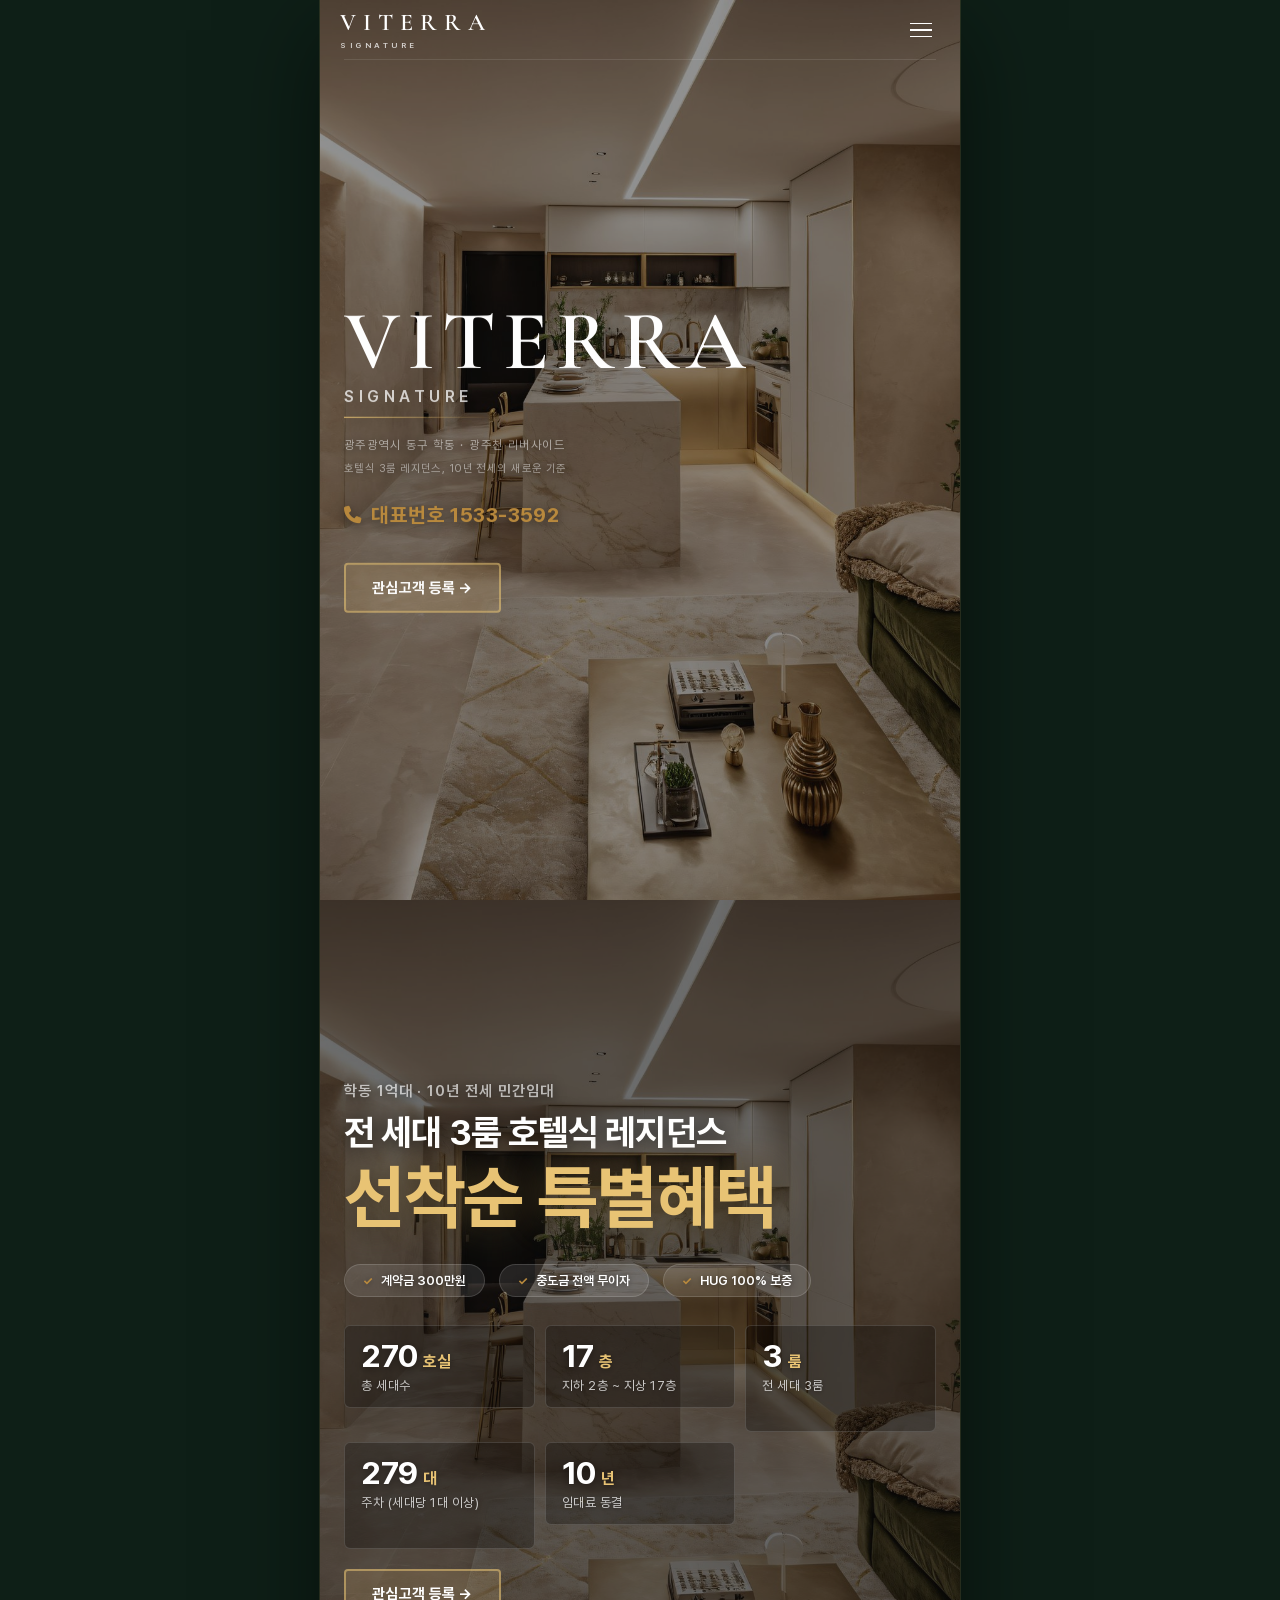
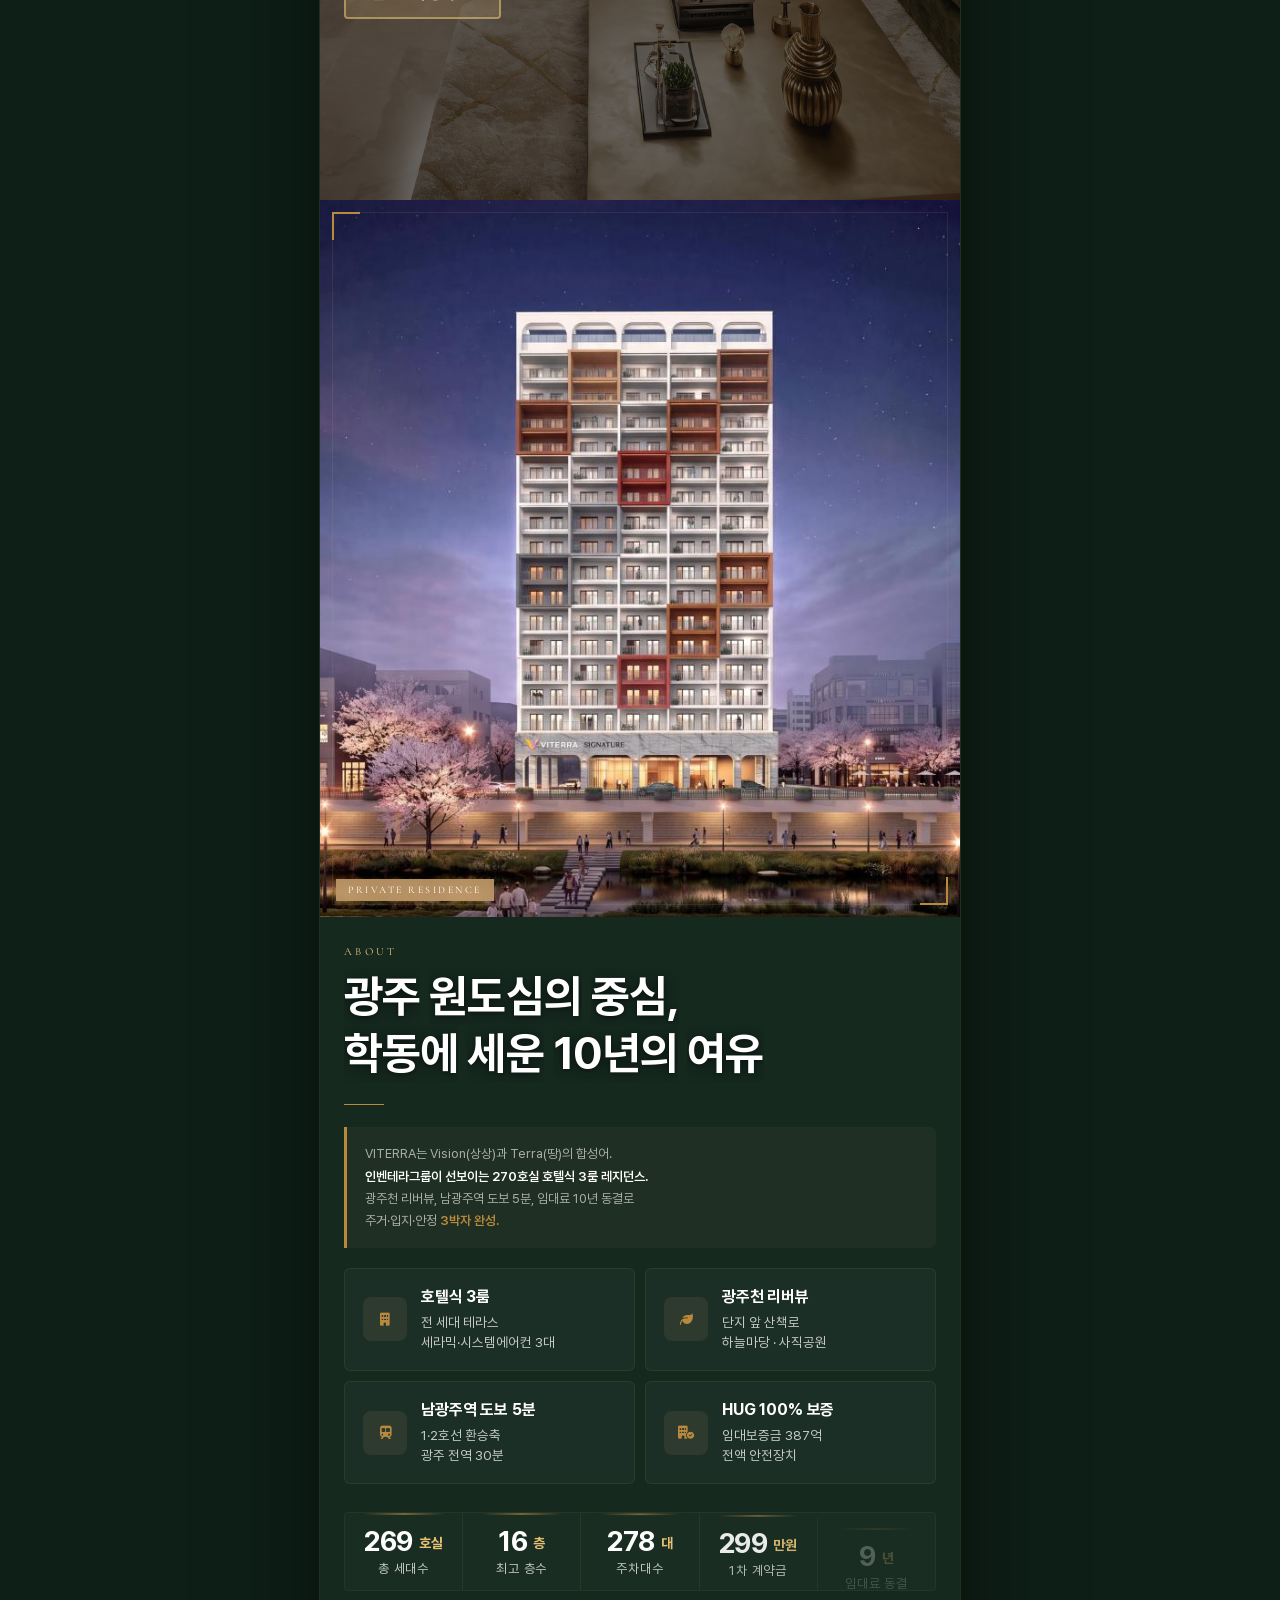
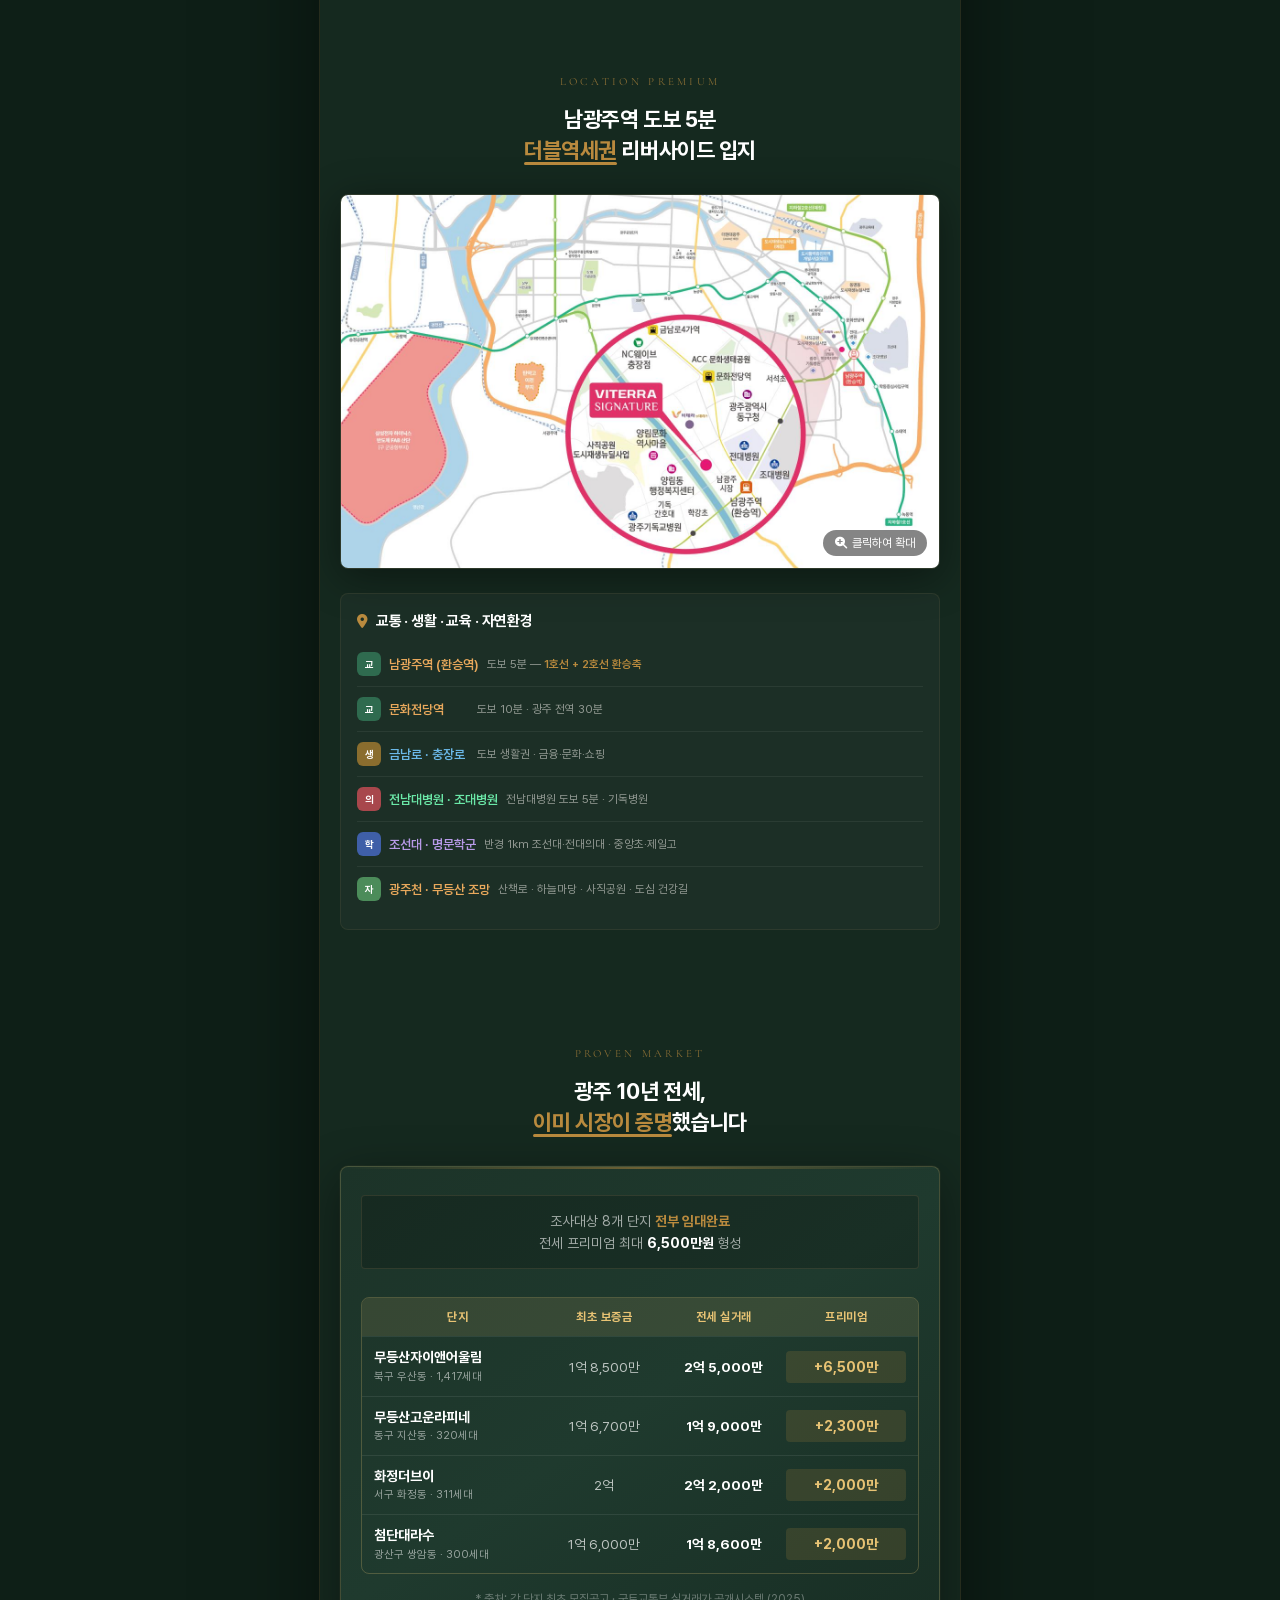
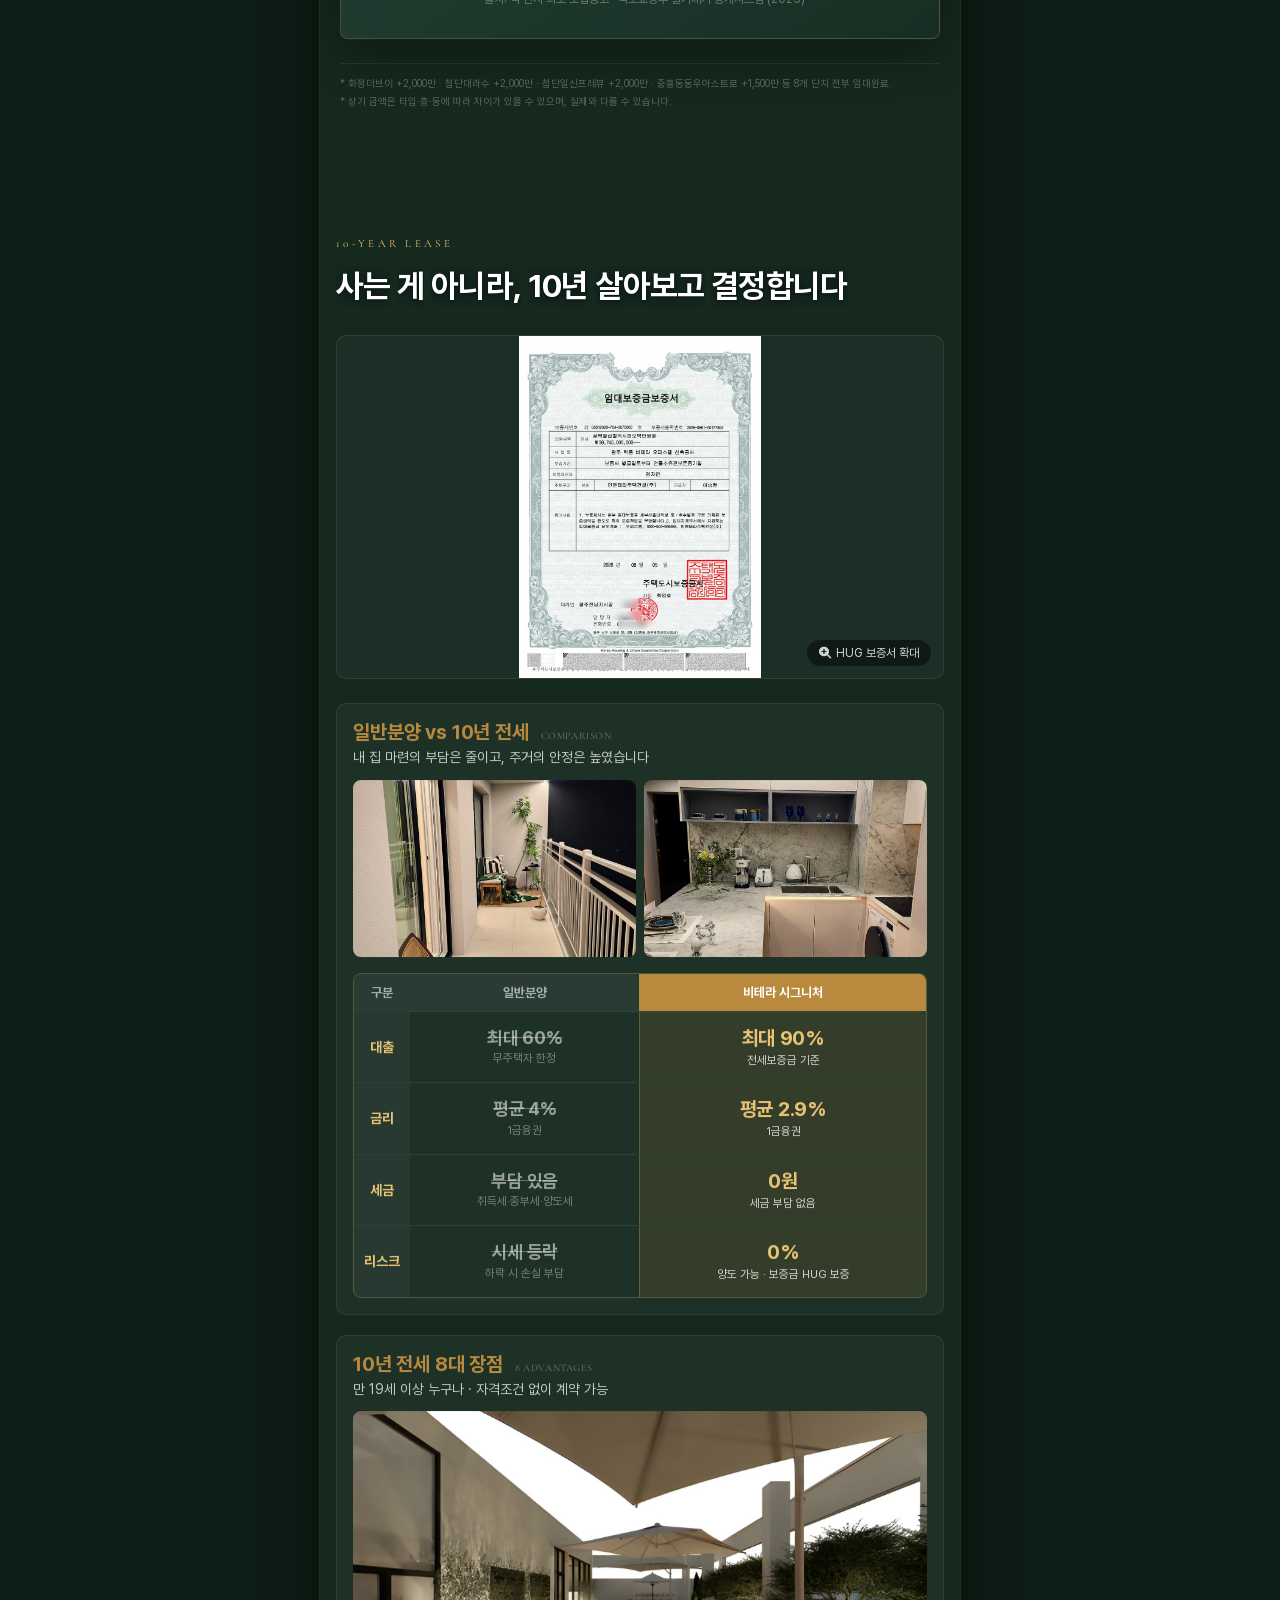
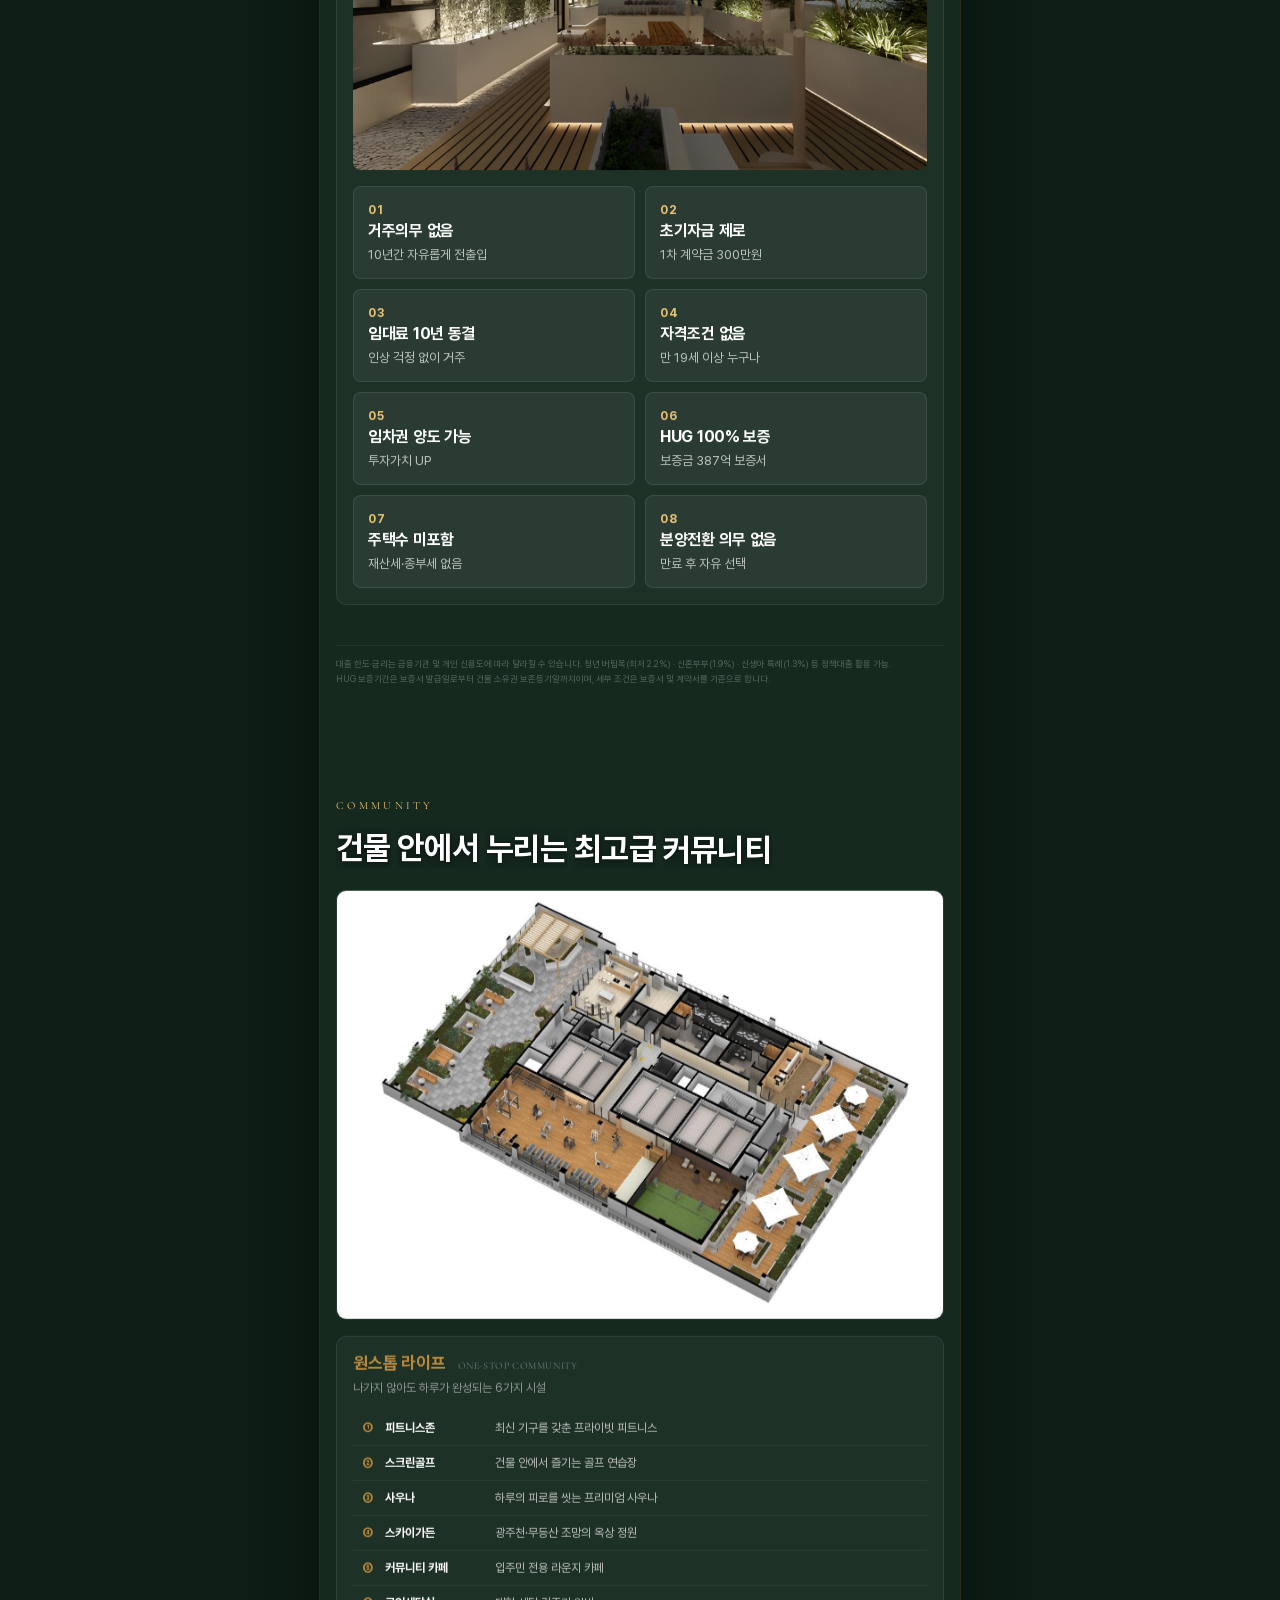
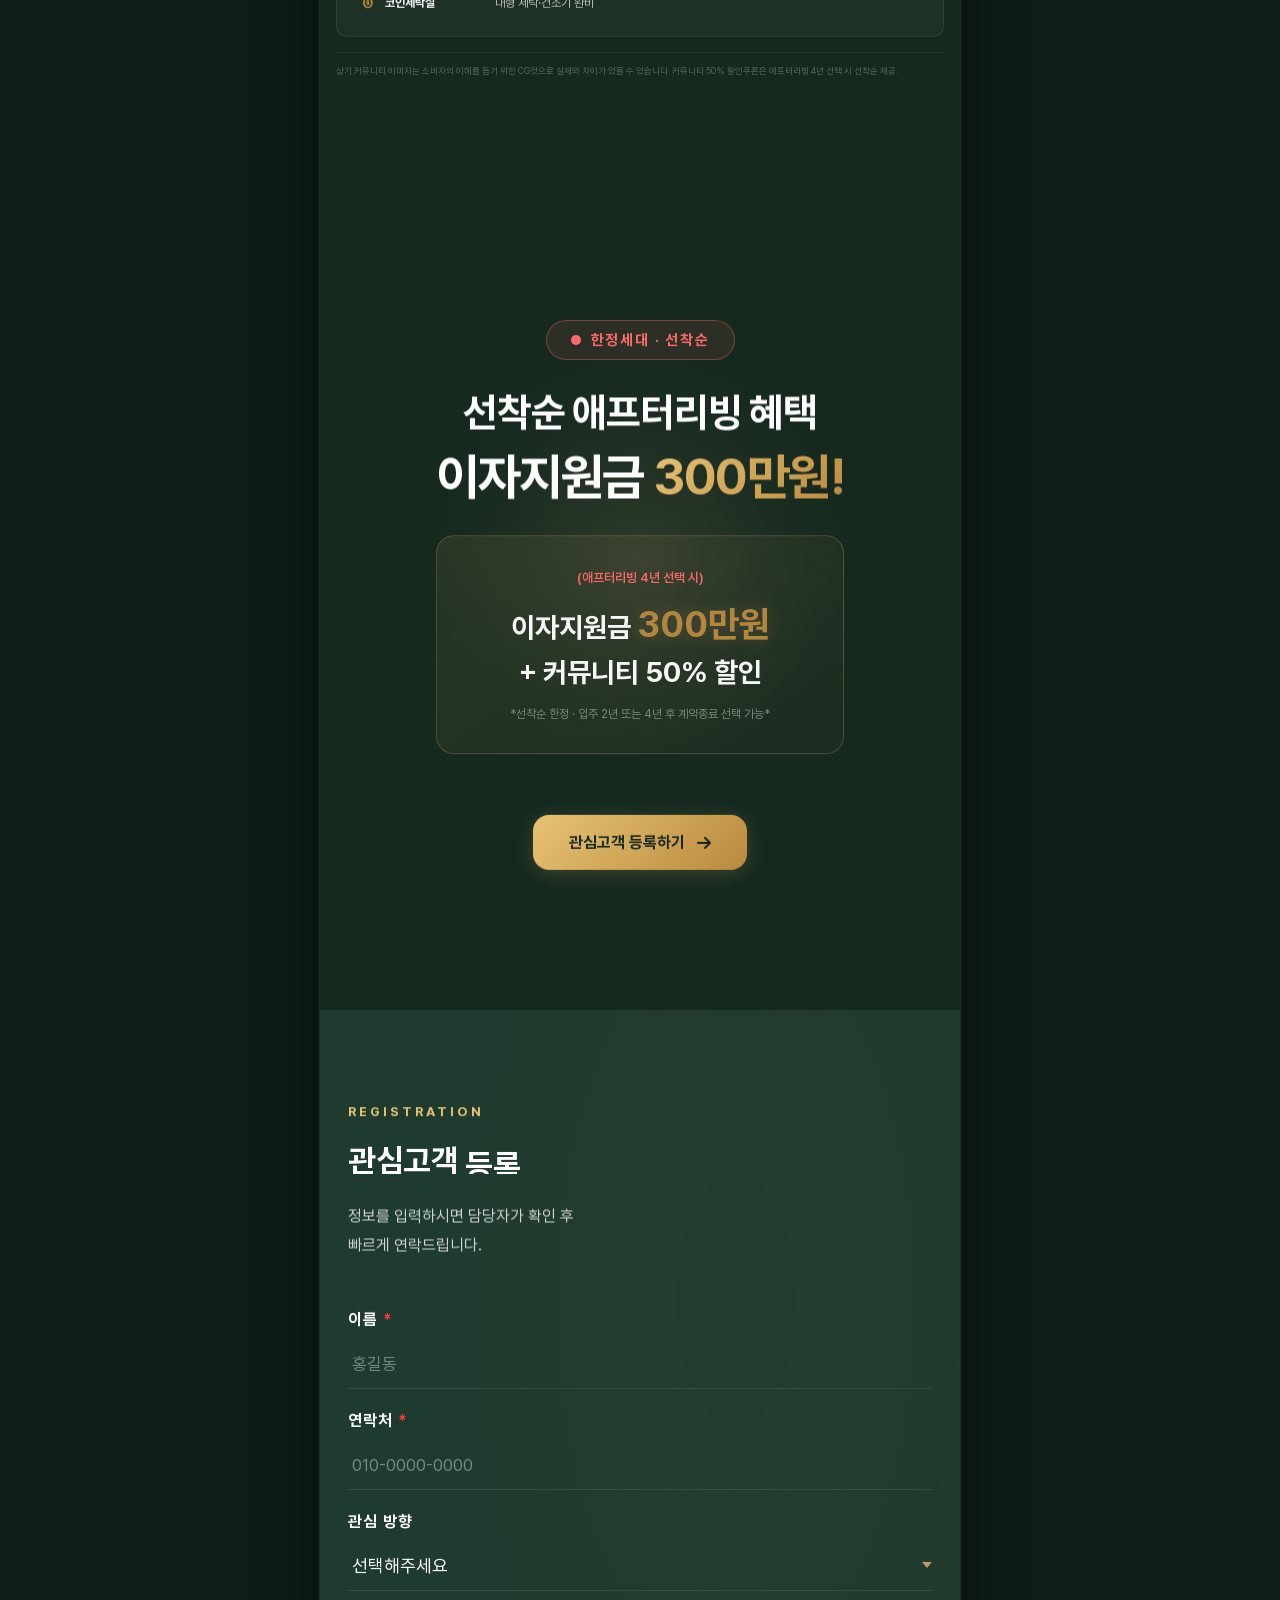
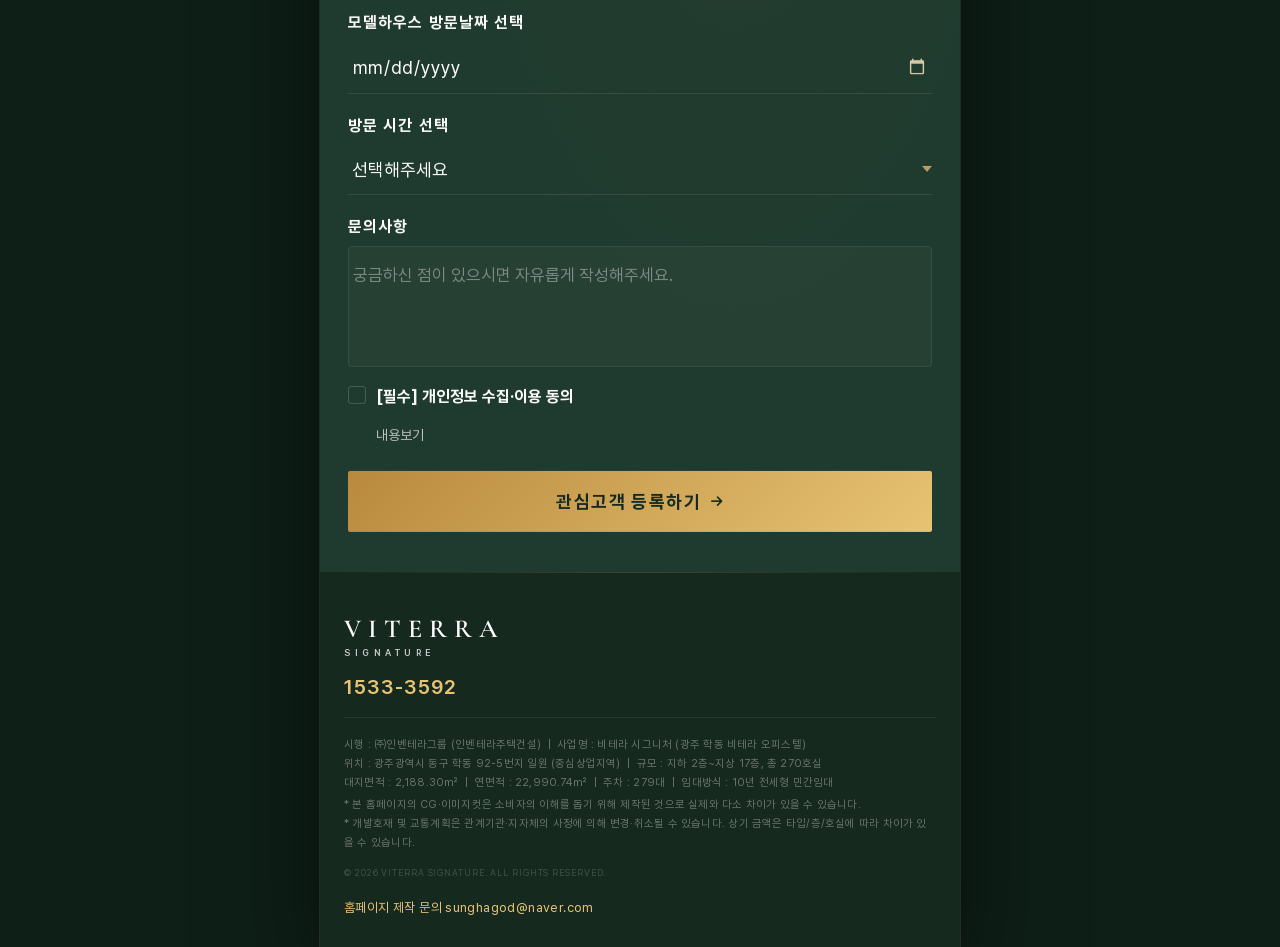
==== commit f9a3cebf: "OG 썸네일 이미지 추가 및 절대 URL 메타태그 Co-Authored-By: Claude Fable 5 <noreply@anthropic.com>" ====
--- a/index.html
+++ b/index.html
@@ -6,7 +6,16 @@
   <meta name="description" content="비테라 시그니처 — 광주 동구 학동 1억대 10년 전세, 전 세대 3룸 호텔식 레지던스. 계약금 300만원, 중도금 무이자, HUG 100% 보증">
   <meta property="og:title" content="비테라 시그니처 | 학동 1억대 10년 전세 · 호텔식 3룸 레지던스">
   <meta property="og:description" content="광주 동구 학동 270호실 — 계약금 300만원, 중도금 무이자, HUG 100% 보증, 임대료 10년 동결">
-  <meta property="og:image" content="assets/img/exterior.jpg">
+  <meta property="og:image" content="https://viterra-signature.com/assets/img/og-image.jpg">
+  <meta property="og:image:width" content="1200">
+  <meta property="og:image:height" content="630">
+  <meta property="og:image:type" content="image/jpeg">
+  <meta property="og:url" content="https://viterra-signature.com">
+  <meta property="og:site_name" content="비테라 시그니처">
+  <meta name="twitter:title" content="비테라 시그니처 | 학동 1억대 10년 전세 · 호텔식 3룸 레지던스">
+  <meta name="twitter:description" content="전 세대 3룸 호텔식 레지던스 · 계약금 300만원 · 중도금 무이자 · HUG 100% 보증 · 대표번호 1533-3592">
+  <meta name="twitter:image" content="https://viterra-signature.com/assets/img/og-image.jpg">
+  <link rel="canonical" href="https://viterra-signature.com">
   <meta property="og:type" content="website">
   <meta property="og:locale" content="ko_KR">
   <meta name="twitter:card" content="summary_large_image">
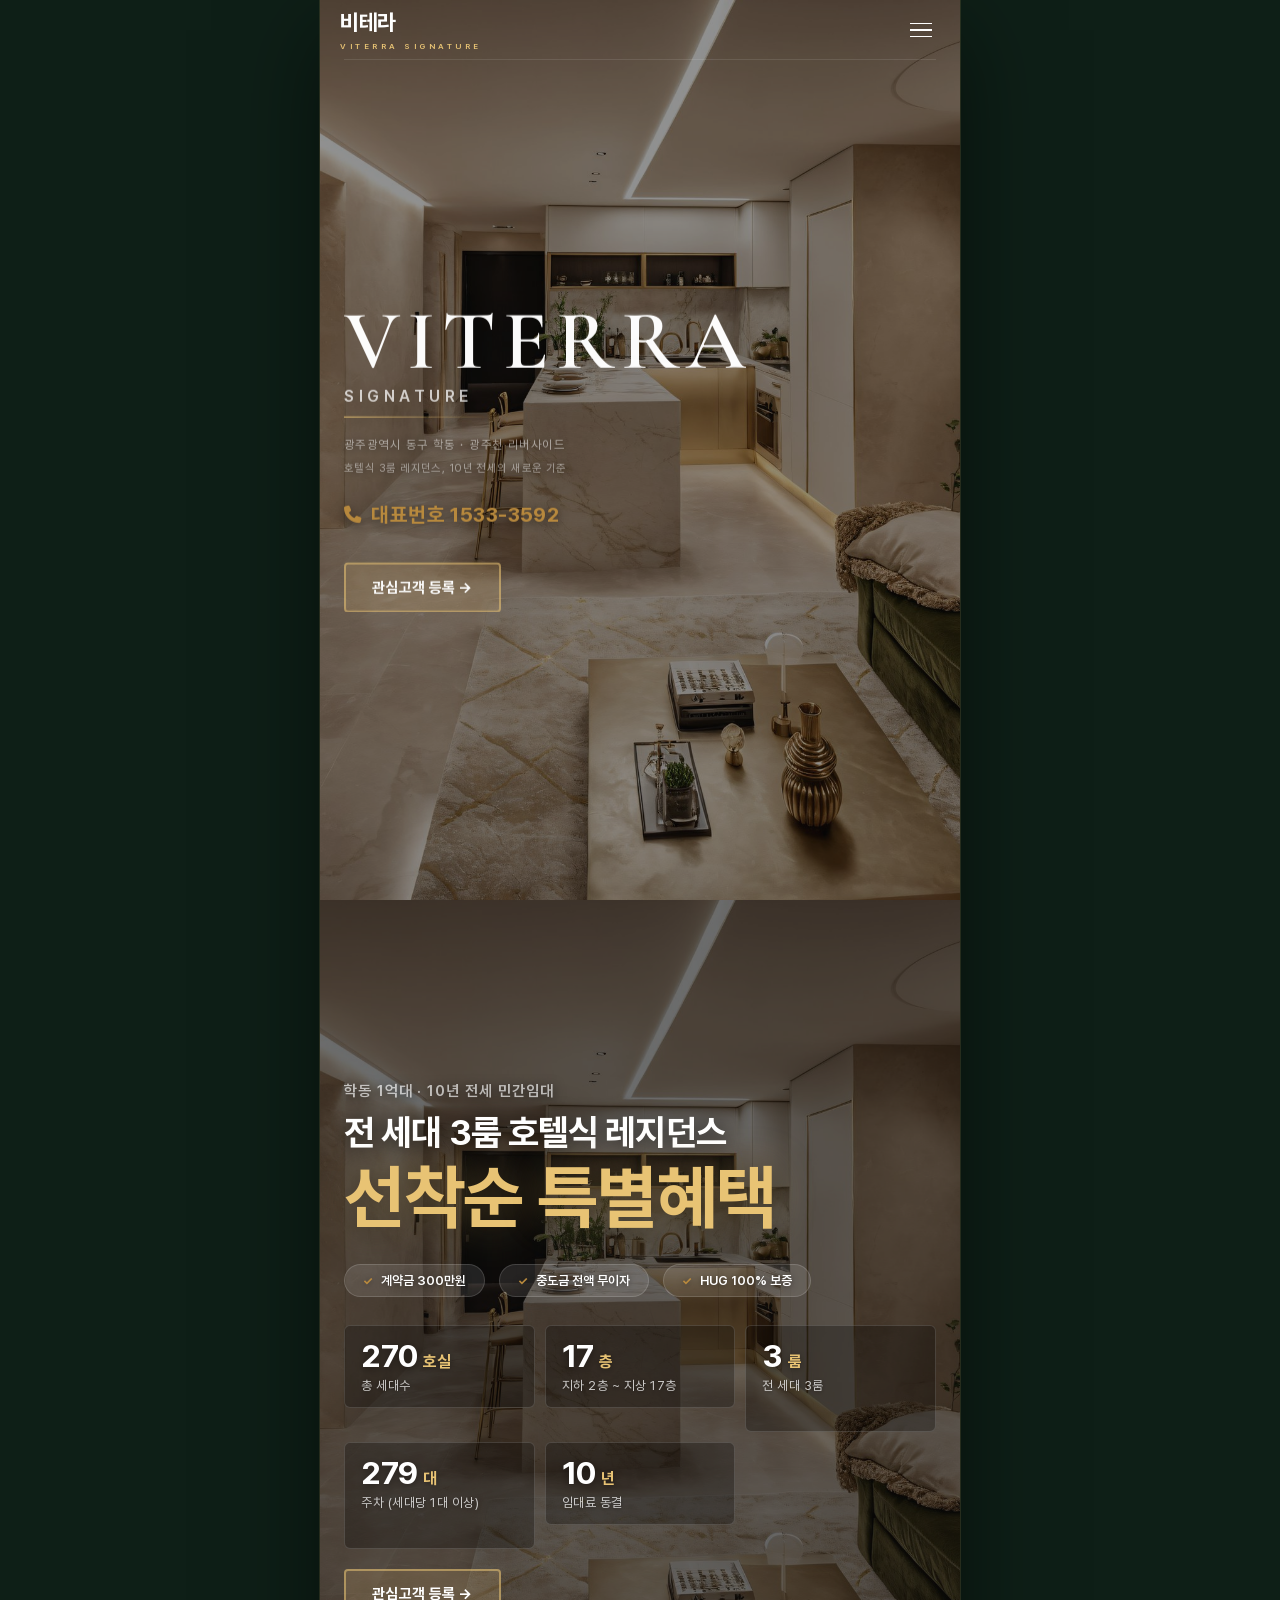
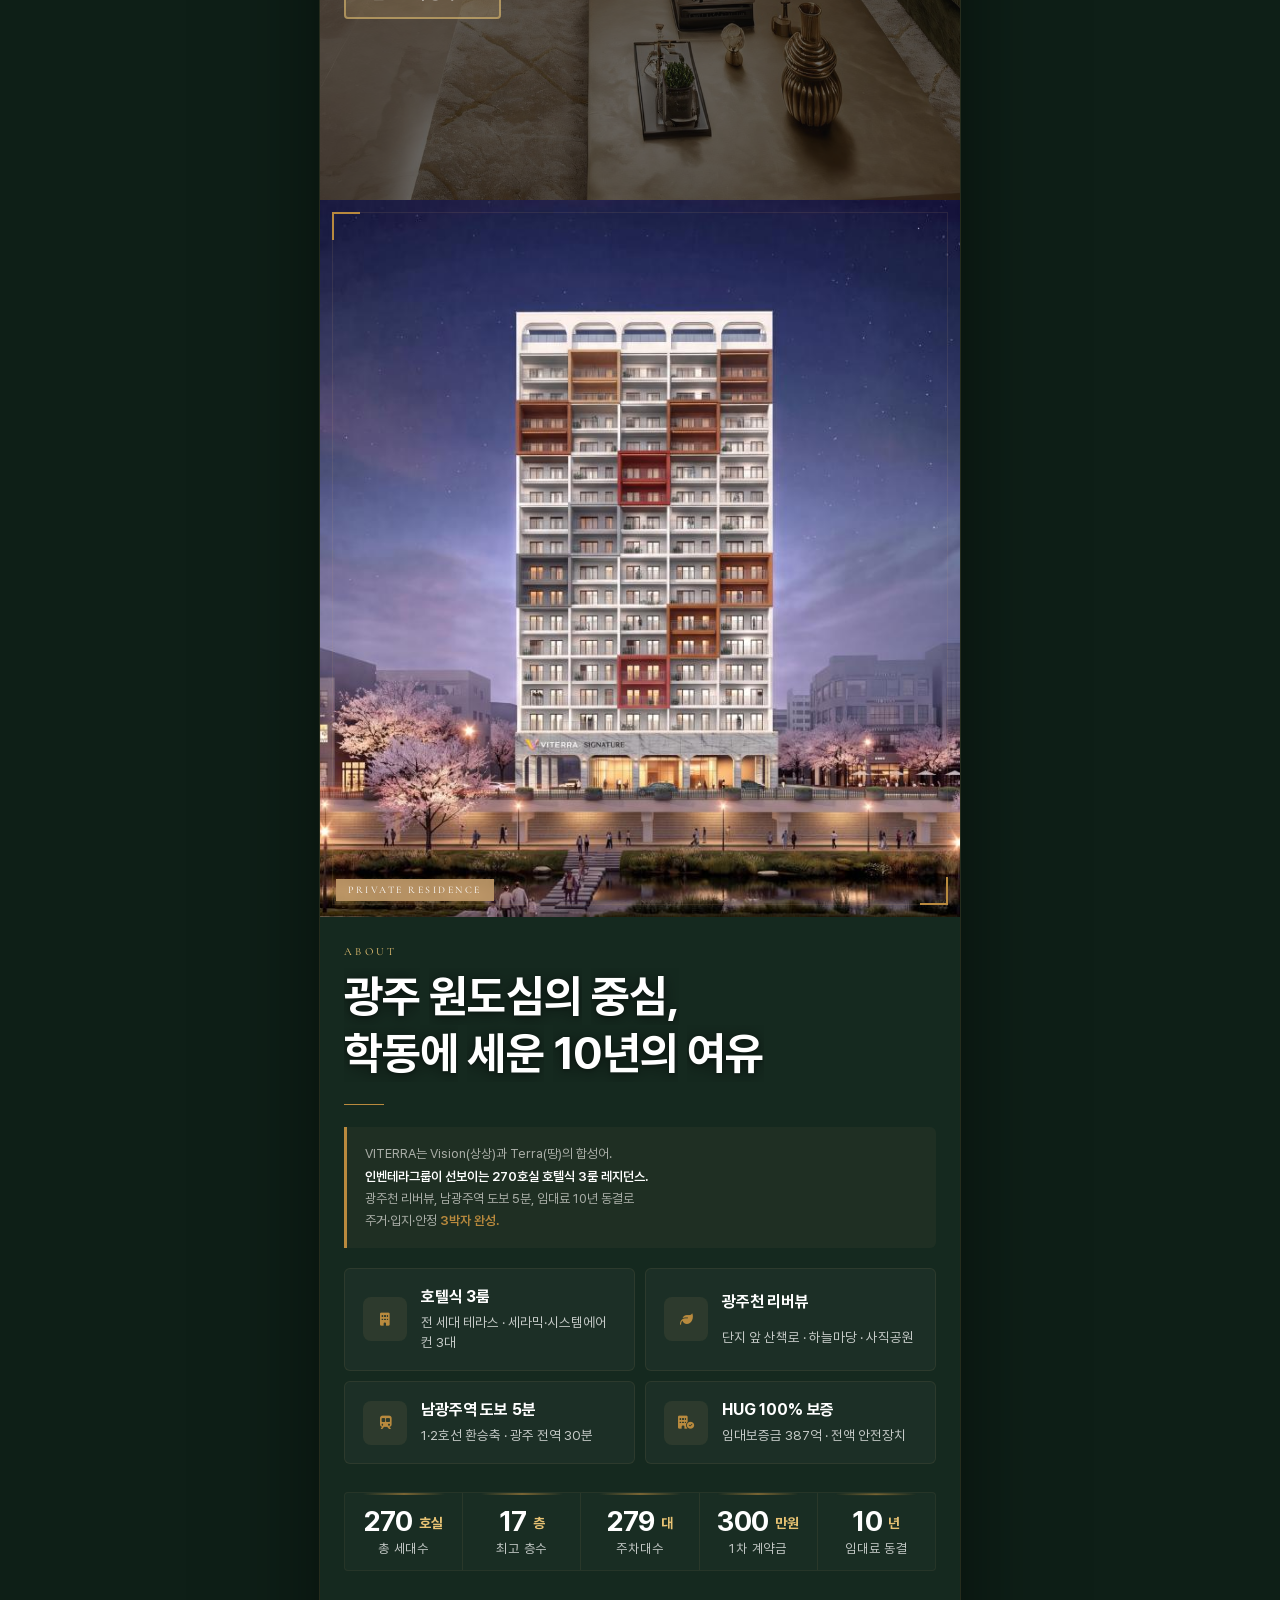
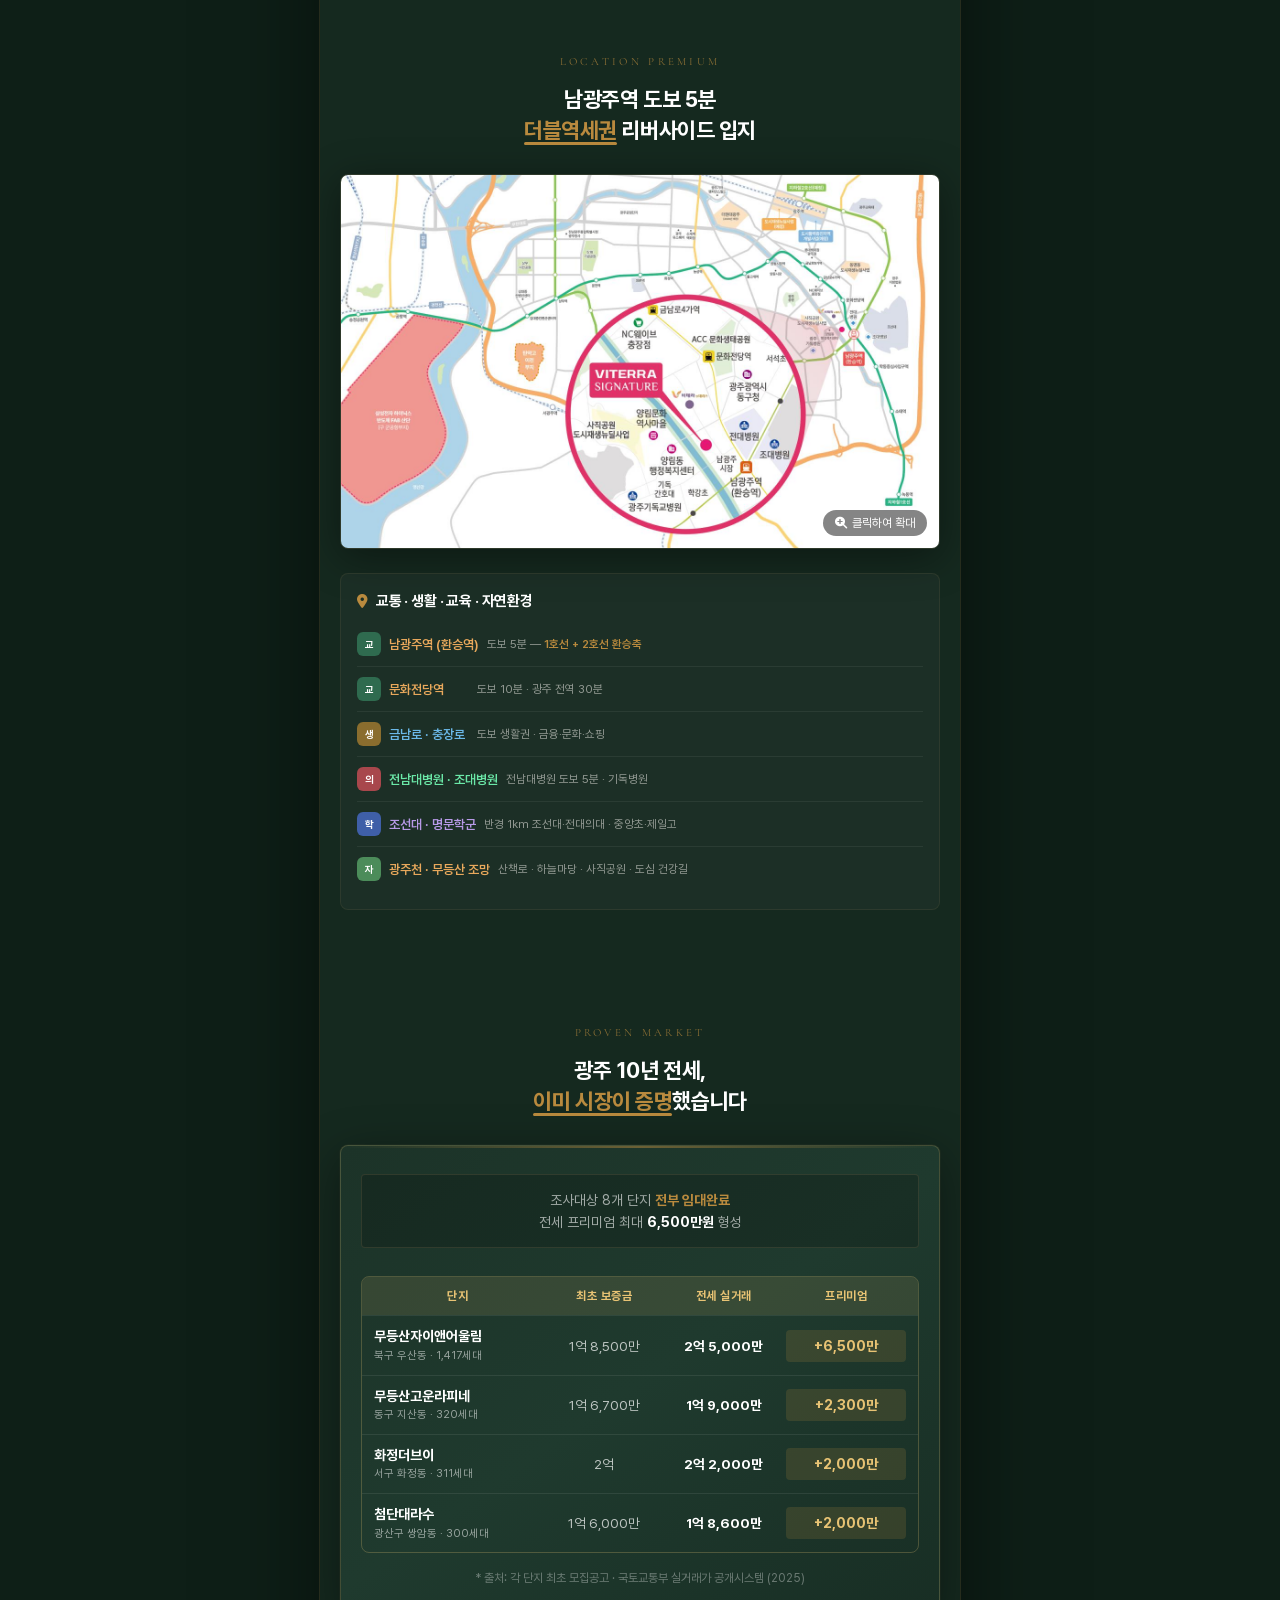
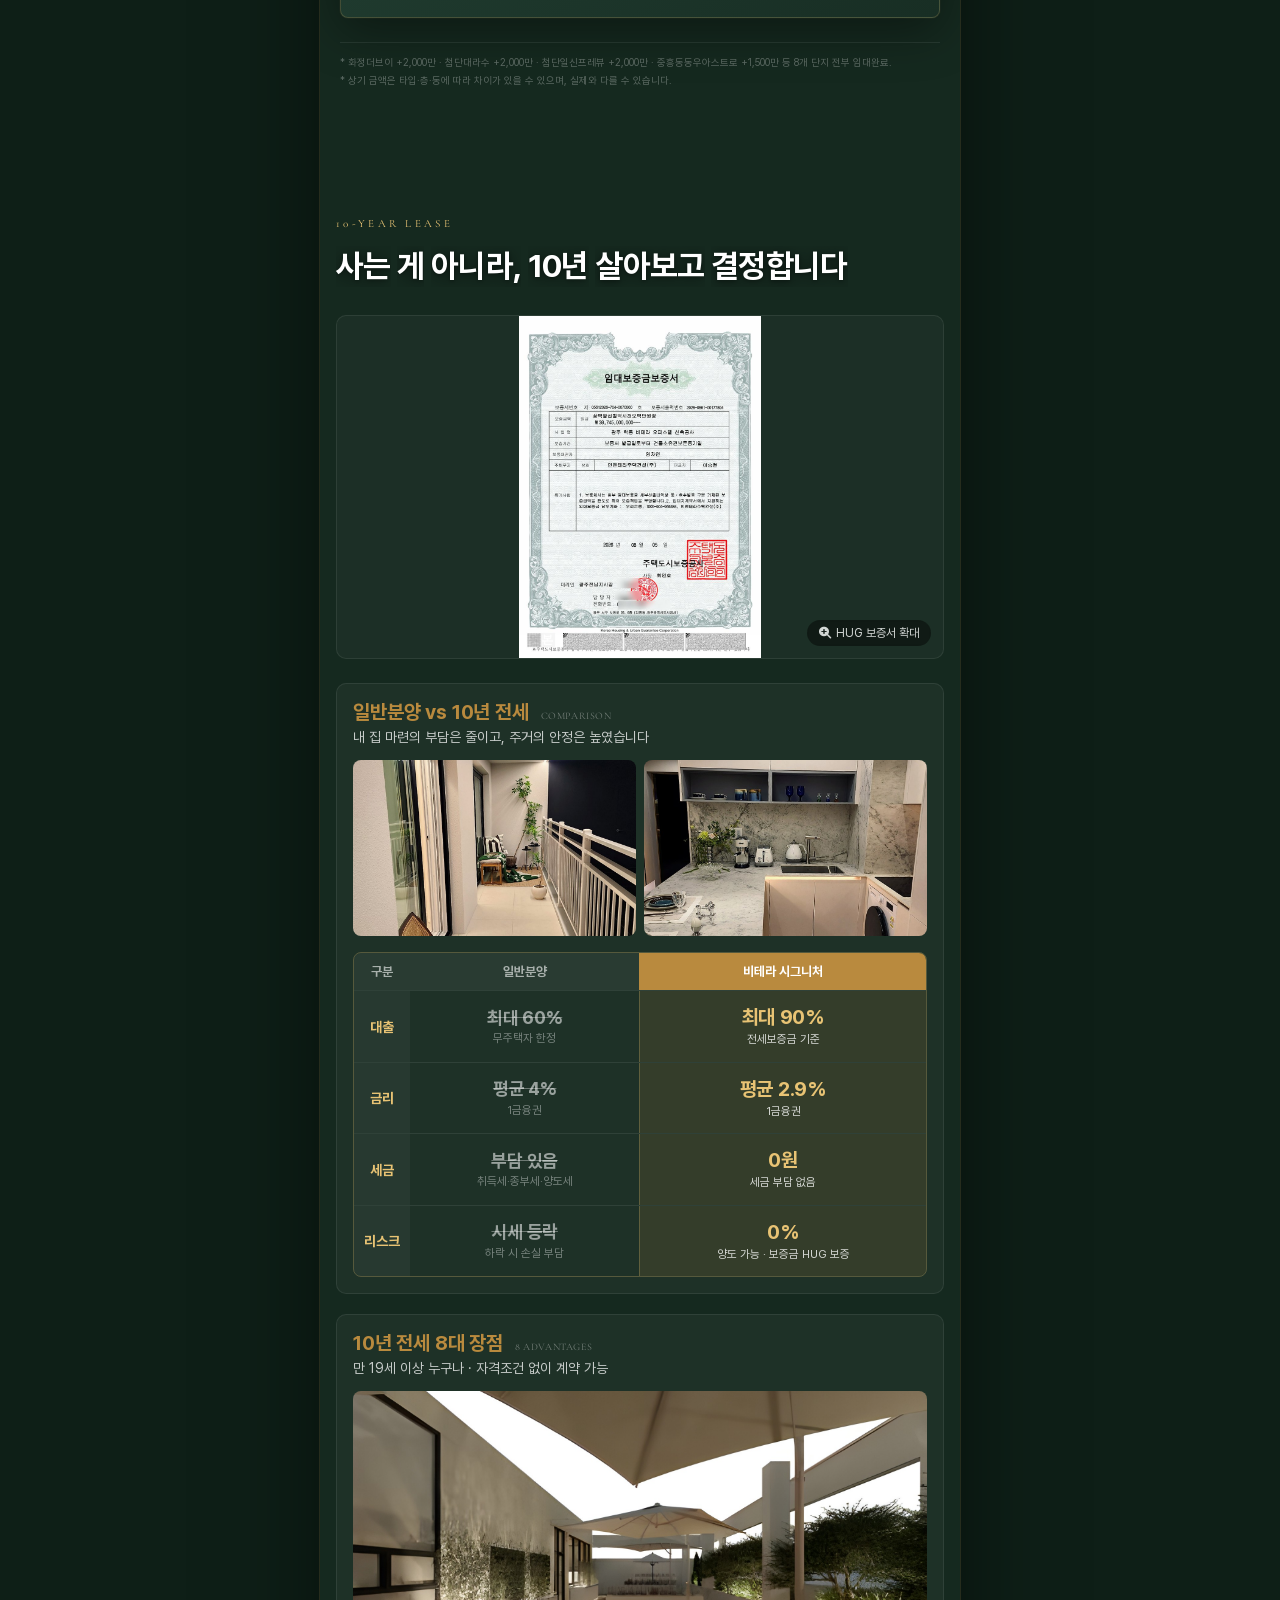
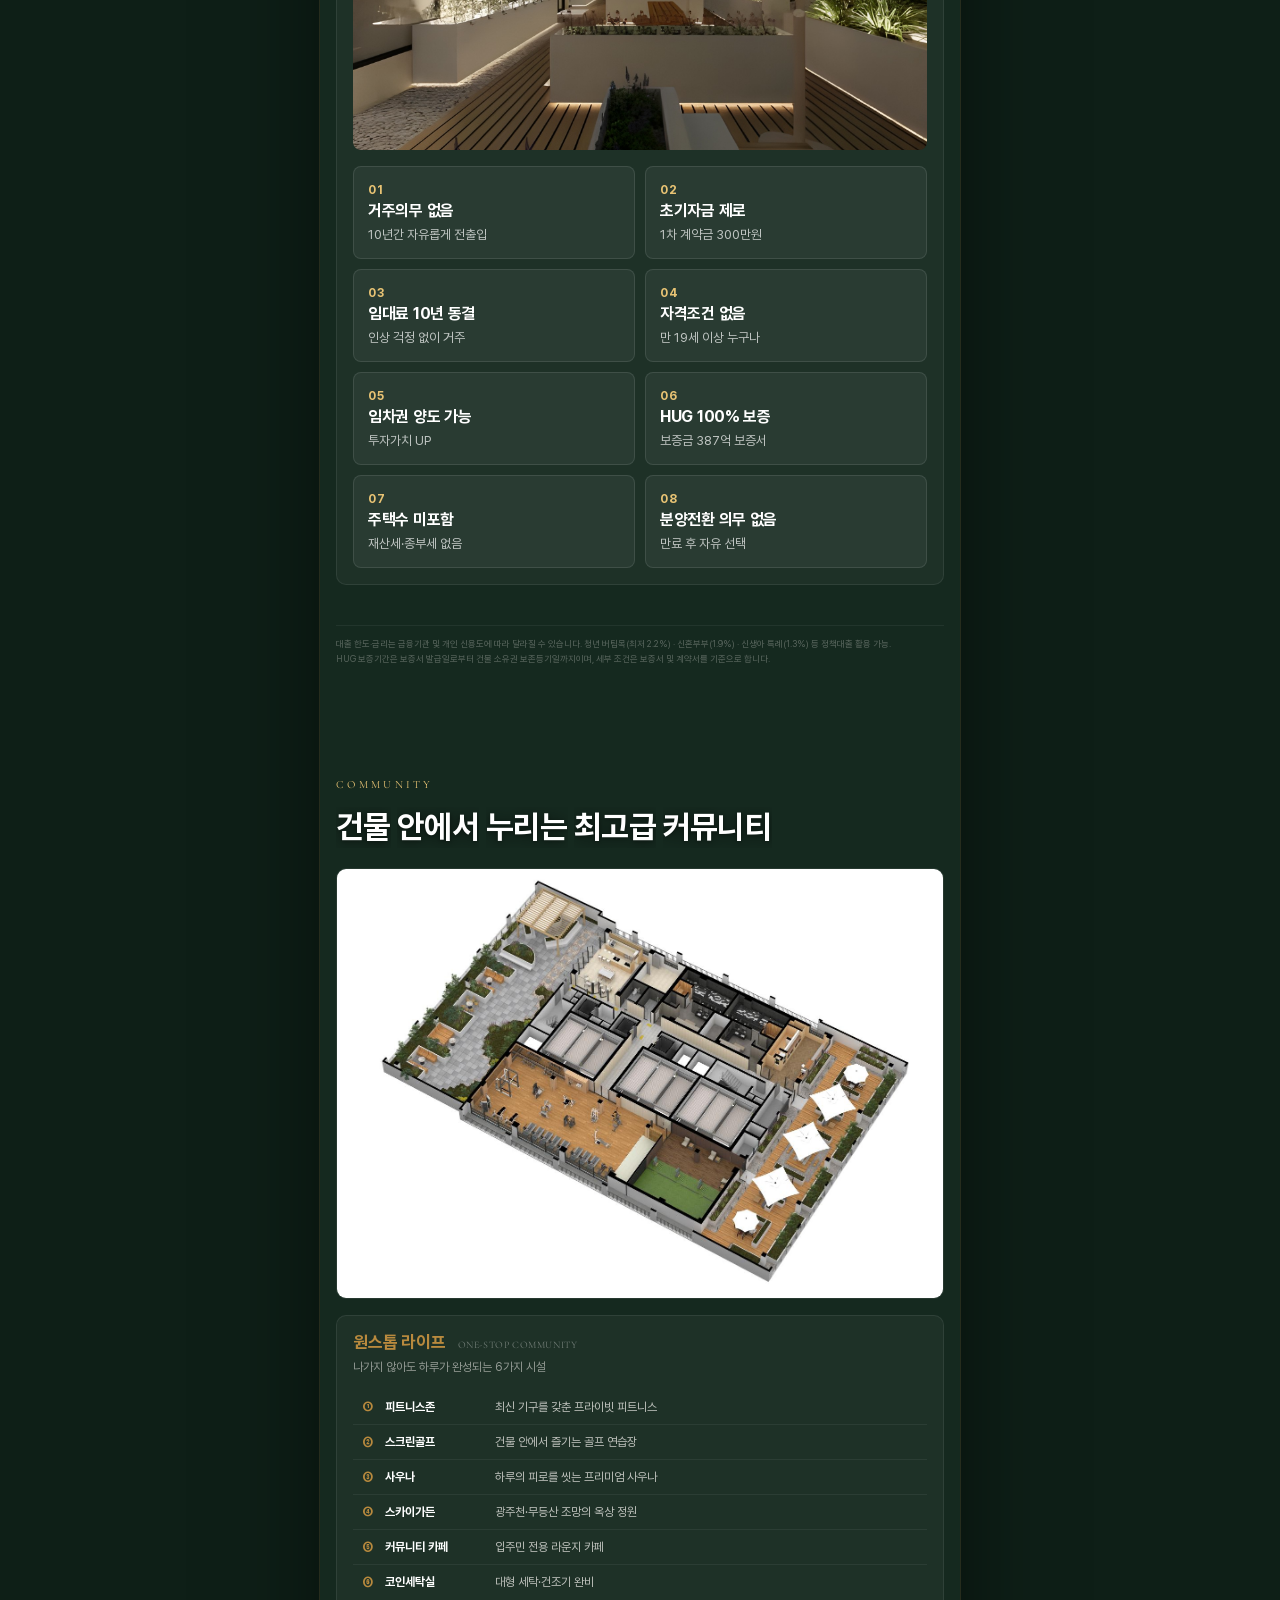
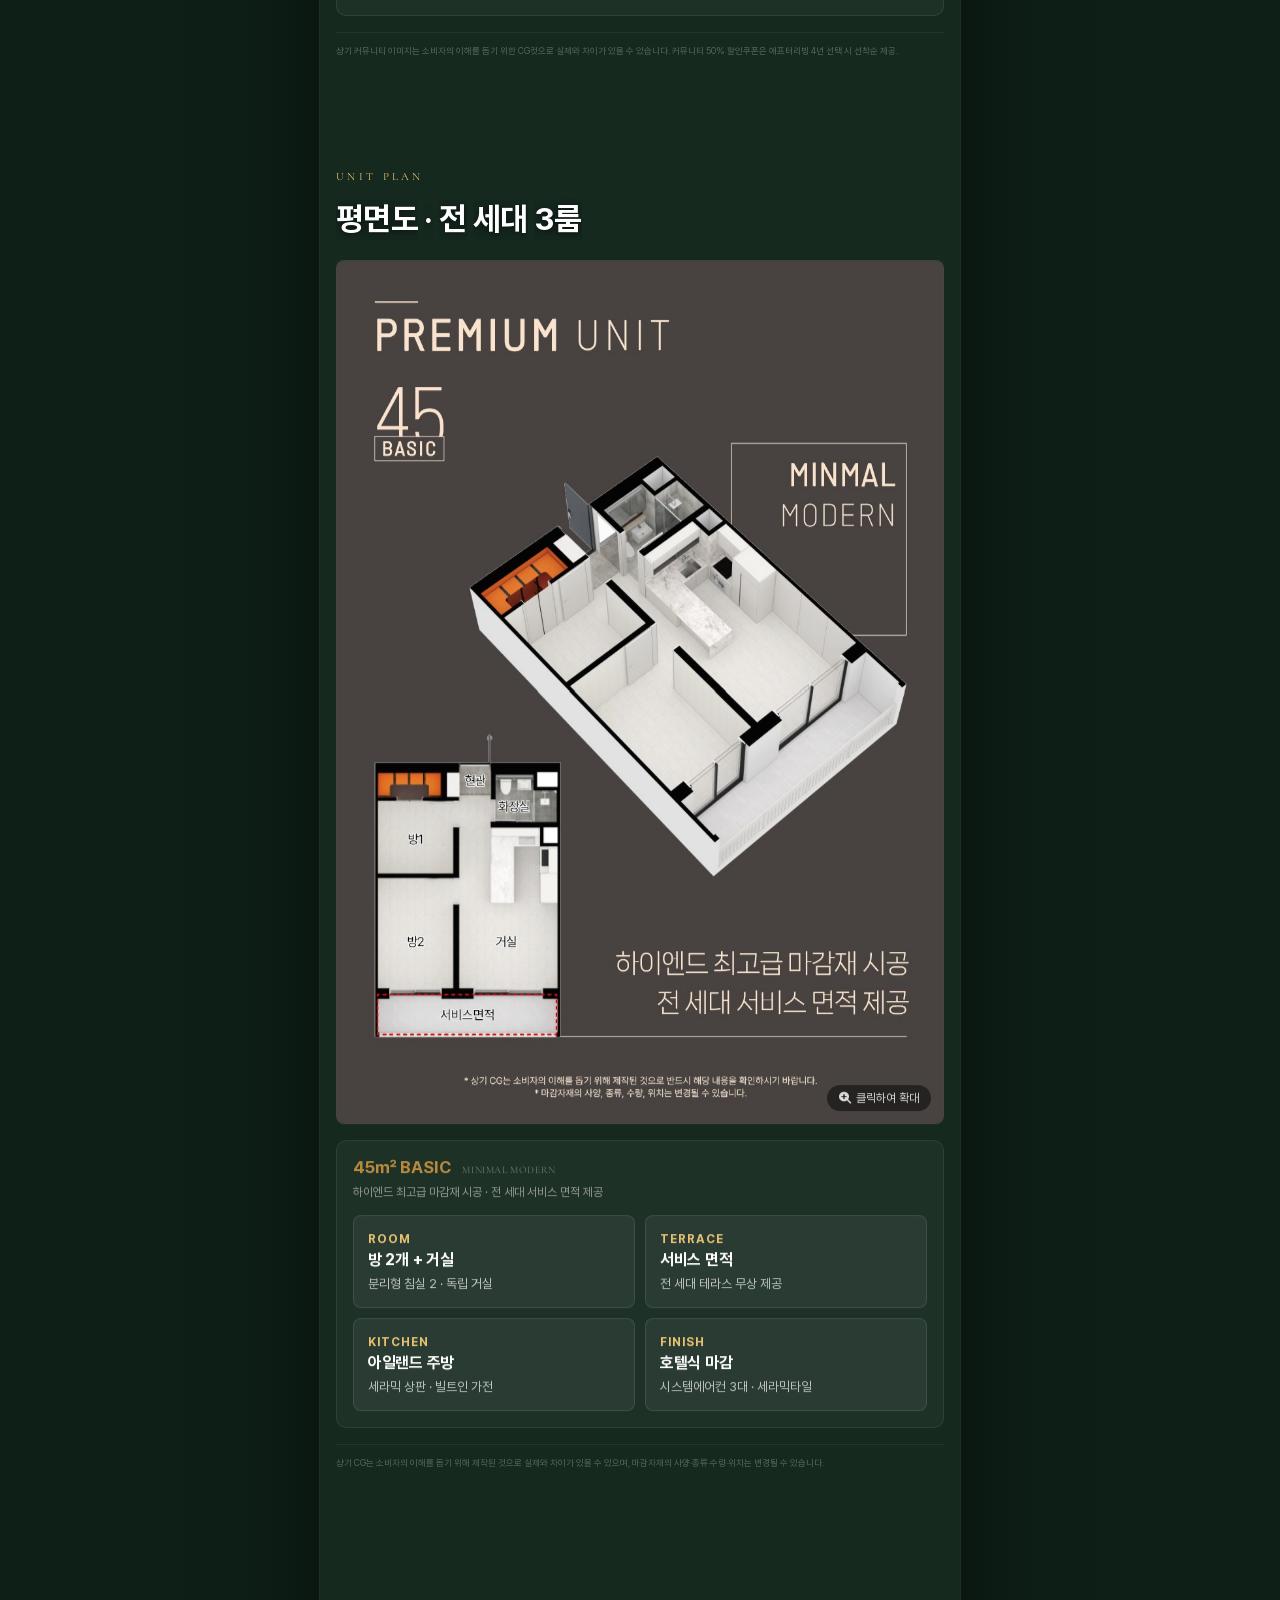
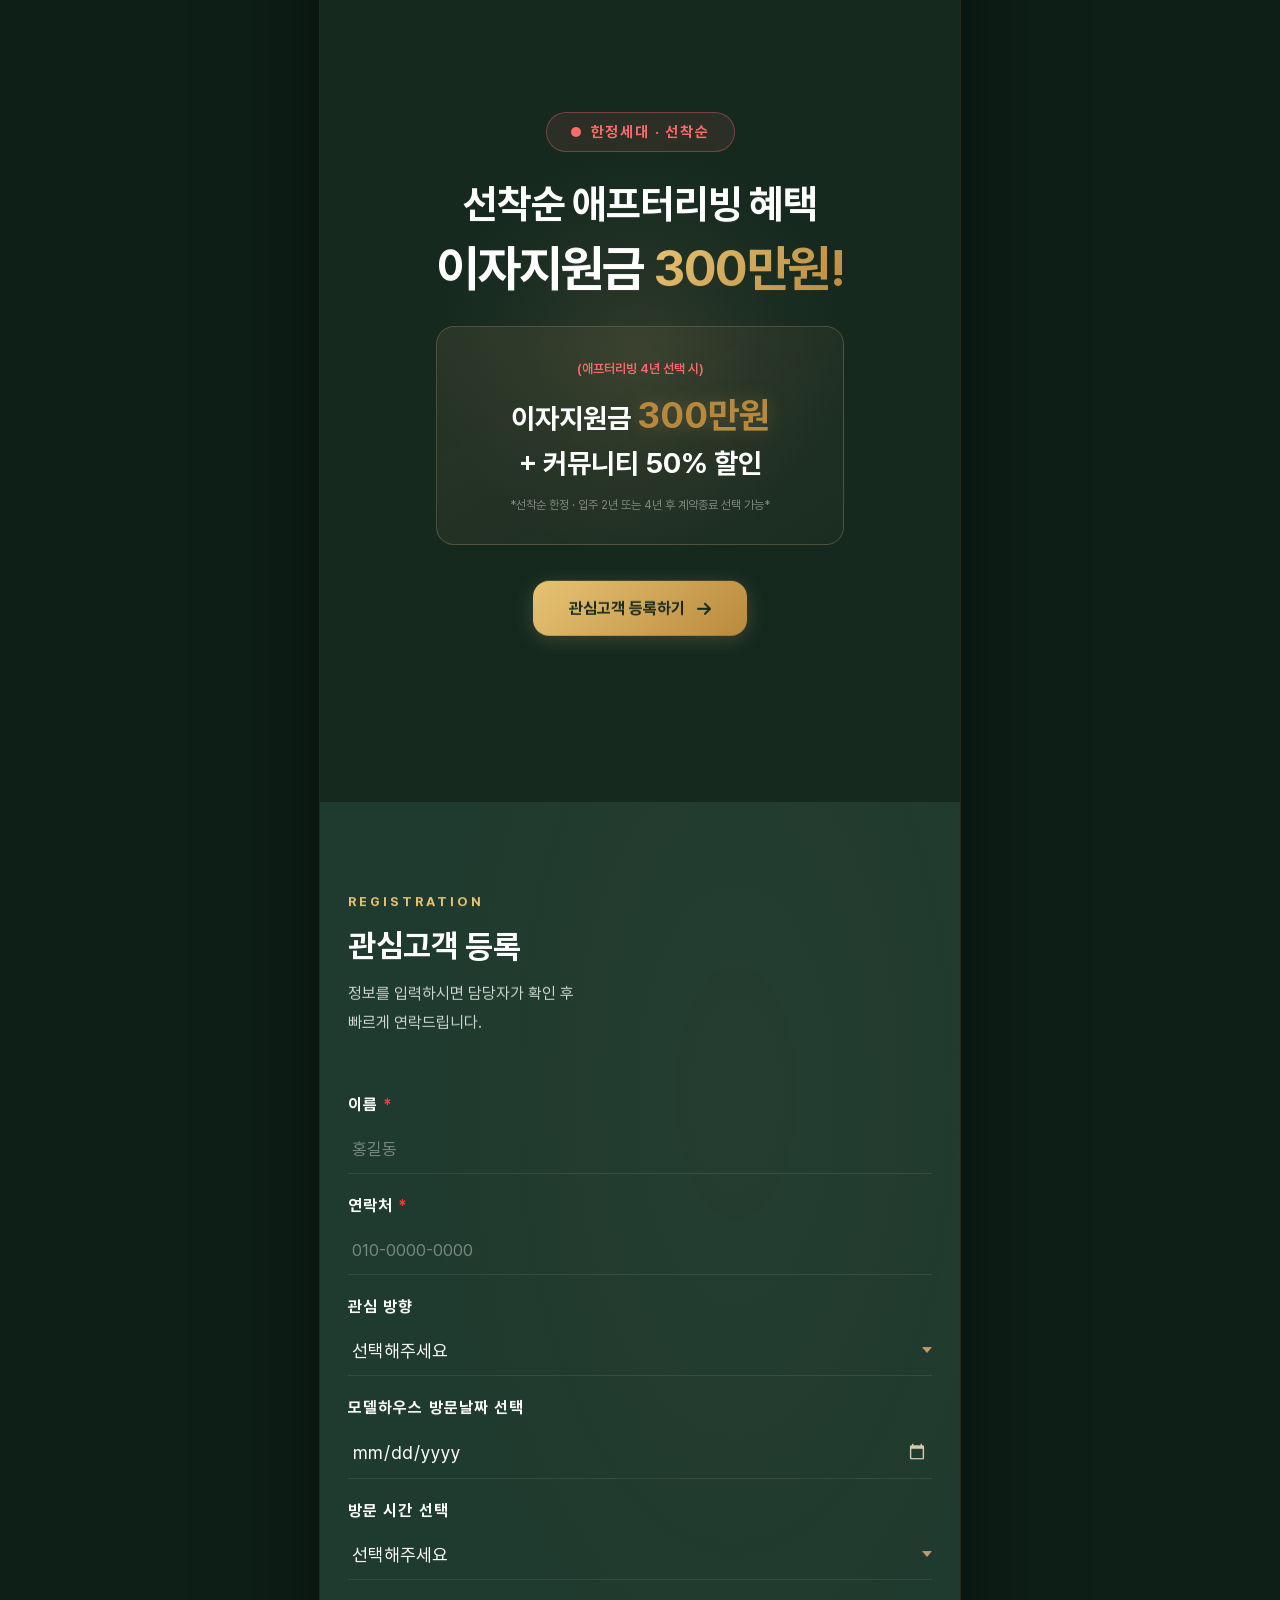
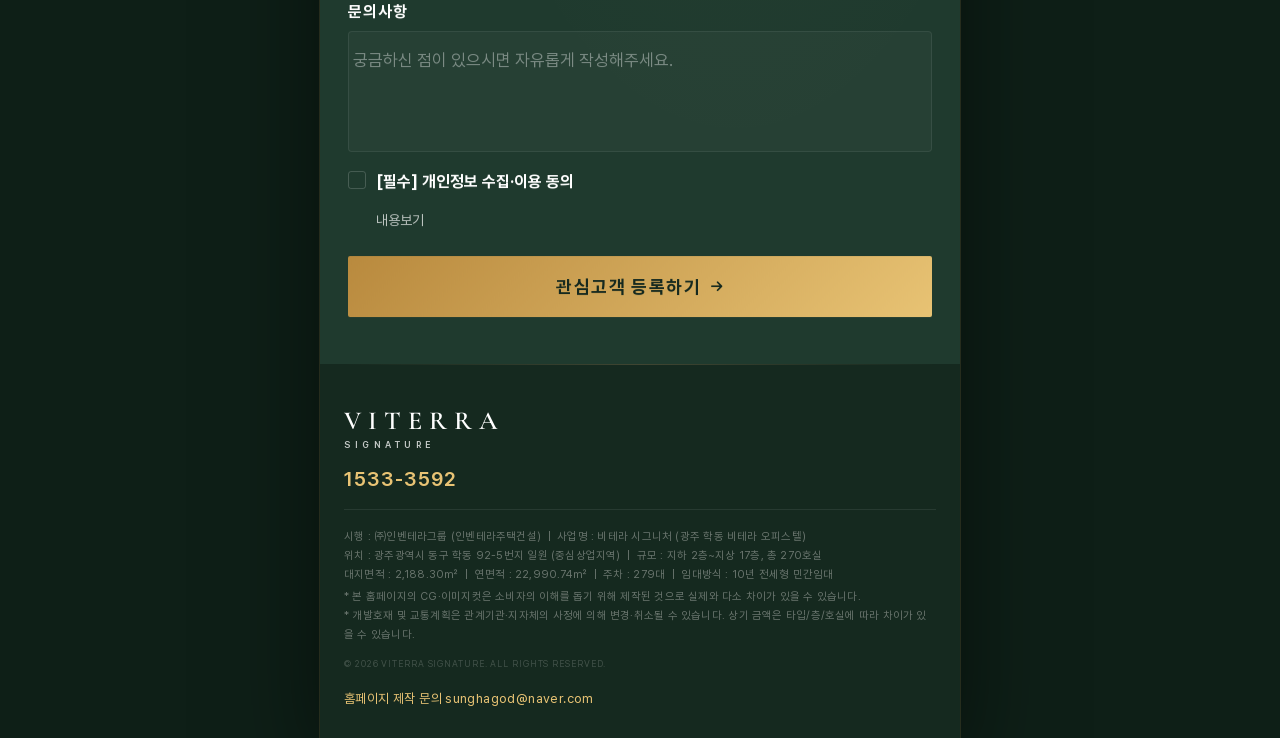
==== commit 4b0ce178: "평면도 섹션 추가, 헤더 한글 워드마크, 모바일 카드/시장검증 가독성 개선 Co-Authored-By: Claude Fable 5 <noreply@anthropic.com>" ====
--- a/index.html
+++ b/index.html
@@ -26,7 +26,7 @@
   <link rel="stylesheet" href="css/fonts.css?v=2">
   <link rel="stylesheet" href="css/fa.local.css?v=20260402">
   <link rel="stylesheet" href="css/style.css?v=v4a">
-  <link rel="stylesheet" href="css/theme.css?v=19">
+  <link rel="stylesheet" href="css/theme.css?v=20">
 </head>
 <body>
 
@@ -40,13 +40,14 @@
 <header id="header" data-theme="dark">
   <div class="hd-inner">
     <a class="logo" id="logoLink">
-      <span class="brand-mark"><span class="bm-en">VITERRA</span><span class="bm-sub">SIGNATURE</span></span>
+      <span class="brand-mark brand-mark--ko"><span class="bm-ko">비테라</span><span class="bm-sub">VITERRA SIGNATURE</span></span>
     </a>
     <nav class="gnb" aria-label="메인 내비게이션">
       <a data-go="1" role="button" tabindex="0">단지소개</a>
       <a data-go="2" role="button" tabindex="0">입지환경</a>
       <a data-go="3" role="button" tabindex="0">10년전세</a>
-      <a data-go="6" role="button" tabindex="0" class="gnb-cta">관심고객</a>
+      <a data-go="5" role="button" tabindex="0">평면도</a>
+      <a data-go="7" role="button" tabindex="0" class="gnb-cta">관심고객</a>
     </nav>
     <div class="hd-right">
       <a href="tel:15333592" class="hd-tel"><i class="fa-solid fa-phone"></i><span>1533-3592</span></a>
@@ -62,7 +63,8 @@
   <span class="dot" data-go="2" role="button" aria-label="입지환경"></span>
   <span class="dot" data-go="3" role="button" aria-label="10년전세"></span>
   <span class="dot" data-go="4" role="button" aria-label="커뮤니티"></span>
-  <span class="dot" data-go="5" role="button" aria-label="선착순혜택"></span>
+  <span class="dot" data-go="5" role="button" aria-label="평면도"></span>
+  <span class="dot" data-go="6" role="button" aria-label="선착순혜택"></span>
 </nav>
 
 <!-- ── 모바일 메뉴 ────────────────────────── -->
@@ -73,7 +75,8 @@
       <li><a data-go="2"><em>02</em> 입지환경</a></li>
       <li><a data-go="3"><em>03</em> 10년 전세란</a></li>
       <li><a data-go="4"><em>04</em> 커뮤니티</a></li>
-      <li><a data-go="6"><em>05</em> 관심고객 등록</a></li>
+      <li><a data-go="5"><em>05</em> 평면도</a></li>
+      <li><a data-go="7"><em>06</em> 관심고객 등록</a></li>
     </ul>
     <div class="mmenu-foot">
       <p>Contact</p>
@@ -114,7 +117,7 @@
             <i class="fa-solid fa-phone"></i> 대표번호 1533-3592
           </a>
           <div class="s0-btns" data-fx="stagger" data-delay="1.6" data-pre="0.2" data-stagger="0.18" data-kid-y="24" data-main="0.8">
-            <a class="btn-gold btn-hy" data-go="6">관심고객 등록 →</a>
+            <a class="btn-gold btn-hy" data-go="7">관심고객 등록 →</a>
           </div>
           <div class="scroll-ind">
             <span class="si-bar"></span>
@@ -146,7 +149,7 @@
             <div class="hstat"><div class="hn"><b>10</b><span>년</span></div><p>임대료 동결</p></div>
           </div>
           <div class="s0-btns s0-btns--col" data-fx="stagger" data-delay="1.3" data-pre="0.2" data-stagger="0.15" data-kid-y="20" data-main="0.8">
-            <a class="btn-gold btn-hy" data-go="6">관심고객 등록 →</a>
+            <a class="btn-gold btn-hy" data-go="7">관심고객 등록 →</a>
           </div>
         </div>
       </div>
@@ -178,22 +181,22 @@
         <div class="s1-card">
           <div class="s1-card-icon"><i class="fa-solid fa-building"></i></div>
           <h4>호텔식 3룸</h4>
-          <p>전 세대 테라스<br>세라믹·시스템에어컨 3대</p>
+          <p>전 세대 테라스 · 세라믹·시스템에어컨 3대</p>
         </div>
         <div class="s1-card">
           <div class="s1-card-icon"><i class="fa-solid fa-leaf"></i></div>
           <h4>광주천 리버뷰</h4>
-          <p>단지 앞 산책로<br>하늘마당 · 사직공원</p>
+          <p>단지 앞 산책로 · 하늘마당 · 사직공원</p>
         </div>
         <div class="s1-card">
           <div class="s1-card-icon"><i class="fa-solid fa-train-subway"></i></div>
           <h4>남광주역 도보 5분</h4>
-          <p>1·2호선 환승축<br>광주 전역 30분</p>
+          <p>1·2호선 환승축 · 광주 전역 30분</p>
         </div>
         <div class="s1-card">
           <div class="s1-card-icon"><i class="fa-solid fa-building-circle-check"></i></div>
           <h4>HUG 100% 보증</h4>
-          <p>임대보증금 387억<br>전액 안전장치</p>
+          <p>임대보증금 387억 · 전액 안전장치</p>
         </div>
       </div>
       <div class="stats" data-fx="stagger" data-delay="0.85" data-pre="0.2" data-stagger="0.12" data-kid-y="20" data-main="0.8">
@@ -427,6 +430,40 @@
 
 
   <!-- ========================================
+       FP · 평면도
+       ======================================== -->
+  <section class="sec s4b sfp2" data-theme="dark">
+    <div class="s4b-inner">
+      <div class="s4b-head">
+        <p class="label wh" data-fx="fade-up" data-delay="0.1" data-pre="0.2" data-main="0.7">UNIT PLAN</p>
+        <h2 class="wh" data-fx="mask-up" data-delay="0.25" data-pre="0.2" data-main="0.9">평면도 · 전 세대 3룸</h2>
+      </div>
+      <div class="s4b-content" data-fx="fade-up" data-delay="0.4" data-pre="0.2" data-main="0.9">
+        <div class="s4b-img sfp2-img" onclick="document.getElementById('lightbox-fp').classList.add('active')">
+          <img src="assets/img/floorplan-45.jpg" alt="45㎡ BASIC 평면도" loading="lazy">
+          <div class="s2b-map-zoom"><i class="fa-solid fa-search-plus"></i> 클릭하여 확대</div>
+        </div>
+        <div class="s4b-info">
+          <div class="s4b-zone-head">
+            <h3><span class="zone-name">45㎡ BASIC</span> <span class="zone-en">MINIMAL MODERN</span></h3>
+            <p>하이엔드 최고급 마감재 시공 · 전 세대 서비스 면적 제공</p>
+          </div>
+          <div class="adv2 sfp2-grid">
+            <div class="adv2-c"><i>ROOM</i><b>방 2개 + 거실</b><span>분리형 침실 2 · 독립 거실</span></div>
+            <div class="adv2-c"><i>TERRACE</i><b>서비스 면적</b><span>전 세대 테라스 무상 제공</span></div>
+            <div class="adv2-c"><i>KITCHEN</i><b>아일랜드 주방</b><span>세라믹 상판 · 빌트인 가전</span></div>
+            <div class="adv2-c"><i>FINISH</i><b>호텔식 마감</b><span>시스템에어컨 3대 · 세라믹타일</span></div>
+          </div>
+        </div>
+      </div>
+      <div class="s4b-disclaimer">
+        <p>상기 CG는 소비자의 이해를 돕기 위해 제작된 것으로 실제와 차이가 있을 수 있으며, 마감자재의 사양·종류·수량·위치는 변경될 수 있습니다.</p>
+      </div>
+    </div>
+  </section>
+
+
+  <!-- ========================================
        HOOK · 선착순 특별혜택
        ======================================== -->
   <section class="sec shook" data-theme="dark">
@@ -451,7 +488,7 @@
       </div>
 
       <div class="shook-cta-wrap" data-fx="fade-up" data-delay="0.7" data-pre="0.2" data-main="0.8">
-        <a class="shook-cta" data-go="6">관심고객 등록하기 <i class="fa-solid fa-arrow-right"></i></a>
+        <a class="shook-cta" data-go="7">관심고객 등록하기 <i class="fa-solid fa-arrow-right"></i></a>
       </div>
     </div>
   </section>
@@ -611,7 +648,8 @@
           <a data-go="1">단지소개</a>
           <a data-go="2">입지환경</a>
           <a data-go="3">10년전세</a>
-          <a data-go="6">관심고객</a>
+          <a data-go="5">평면도</a>
+          <a data-go="7">관심고객</a>
         </nav>
         <a href="tel:15333592" class="ft-tel">1533-3592</a>
       </div>
@@ -639,7 +677,7 @@
 
 
 <!-- ── 플로팅 CTA ─────────────────────────── -->
-<a class="float-btn" id="floatBtn" data-go="6">
+<a class="float-btn" id="floatBtn" data-go="7">
   <svg class="float-btn__ring" viewBox="0 0 120 120">
     <defs><path id="circ" d="M60,60 m-48,0 a48,48 0 1,1 96,0 a48,48 0 1,1 -96,0"/></defs>
     <text class="float-btn__text">
@@ -671,6 +709,13 @@
   </div>
 </div>
 
+<div class="lightbox" id="lightbox-fp" onclick="if(event.target===this)this.classList.remove('active')">
+  <button class="lightbox-close" onclick="document.getElementById('lightbox-fp').classList.remove('active')">&times;</button>
+  <div class="lightbox-body">
+    <img class="lightbox-img" src="assets/img/floorplan-45.jpg" alt="평면도 확대" loading="lazy">
+  </div>
+</div>
+
 <!-- ── 스크립트 ────────────────────────────── -->
 <script defer src="js/lib/gsap.min.js"></script>
 <script defer src="js/lib/CustomEase.min.js"></script>
--- a/css/theme.css
+++ b/css/theme.css
@@ -122,16 +122,6 @@
 .pm-row span{color:rgba(255,255,255,.7)}
 .pm-row .pm-now{color:#fff;font-weight:700}
 .pm-row em{font-style:normal;font-weight:800;color:var(--gold-lt);font-size:14px;background:rgba(185,138,62,.18);border-radius:4px;padding:8px 2px;white-space:nowrap}
-@media (max-width:480px){
-  .pm-head{display:none}
-  .pm-row{grid-template-columns:1fr auto;grid-template-areas:"nm em" "vals em";row-gap:6px;padding:14px 14px}
-  .pm-row b{grid-area:nm}
-  .pm-row em{grid-area:em;padding:8px 10px;font-size:16px}
-  .pm-row > span{grid-area:vals;display:inline;text-align:left;font-size:13px}
-  .pm-row > span:nth-of-type(1)::before{content:"최초 "}
-  .pm-row > span:nth-of-type(1)::after{content:" → "}
-  .pm-row > span.pm-now::before{content:"실거래 "}
-}
 
 /* 히어로 CTA: 한양립스식 버튼 */
 .s0 .btn-hy{padding:14px 26px !important;font-size:15px !important;font-weight:700 !important;letter-spacing:.02em !important;border-radius:4px !important;background:rgba(232,195,116,.16) !important;color:#fff !important;border:2px solid rgba(232,195,116,.55) !important;box-shadow:none !important;gap:8px !important}
@@ -216,3 +206,33 @@
 .adv2-c span{font-size:13px;color:rgba(255,255,255,.7);line-height:1.4}
 .s4-zone-head h3 .zone-name{font-size:20px !important}
 .s4-zone-head p{font-size:14px !important;color:rgba(255,255,255,.75) !important}
+
+/* ── 헤더 한글 워드마크 ── */
+.brand-mark--ko .bm-ko{font-family:var(--ff-ko);font-size:22px;font-weight:800;letter-spacing:-.5px;color:#fff;line-height:1}
+.brand-mark--ko .bm-sub{font-size:8px;letter-spacing:3px;color:var(--gold-lt);opacity:1;margin-top:3px}
+
+/* ── 브랜드 카드: 모바일 1열 ── */
+@media (max-width:560px){
+  .s1-cards{grid-template-columns:1fr !important;gap:10px !important}
+  .s1-card p br{display:none}
+  .s1-card p{font-size:14px !important}
+}
+.s1-card p br{display:none}
+
+/* ── 시장검증 리스트: 모바일 스택 (flex-wrap) ── */
+@media (max-width:560px){
+  .pm-head{display:none}
+  .pm-row{display:flex !important;flex-wrap:wrap;align-items:center;gap:6px 8px;padding:14px 14px !important;text-align:left !important}
+  .pm-row b{flex:0 0 100%;text-align:left}
+  .pm-row > span{display:inline;font-size:13.5px !important;color:rgba(255,255,255,.85) !important;white-space:nowrap}
+  .pm-row > span:nth-of-type(1)::before{content:"최초 ";color:rgba(255,255,255,.55)}
+  .pm-row > span:nth-of-type(1)::after{content:" →";color:var(--gold-lt);margin-left:4px}
+  .pm-row > span.pm-now::before{content:"실거래 ";color:rgba(255,255,255,.55)}
+  .pm-row > span.pm-now{font-weight:800 !important;color:#fff !important}
+  .pm-row em{margin-left:auto;padding:8px 12px !important;font-size:15px !important}
+}
+/* ── 평면도 섹션 ── */
+.sfp2-img{position:relative;cursor:pointer;background:#3a3532;border-radius:8px;overflow:hidden}
+.sfp2-img img{width:100%;height:auto;max-height:none !important;object-fit:contain !important}
+.sfp2-img .s2b-map-zoom{position:absolute;right:12px;bottom:12px}
+.sfp2-grid{margin-top:14px}
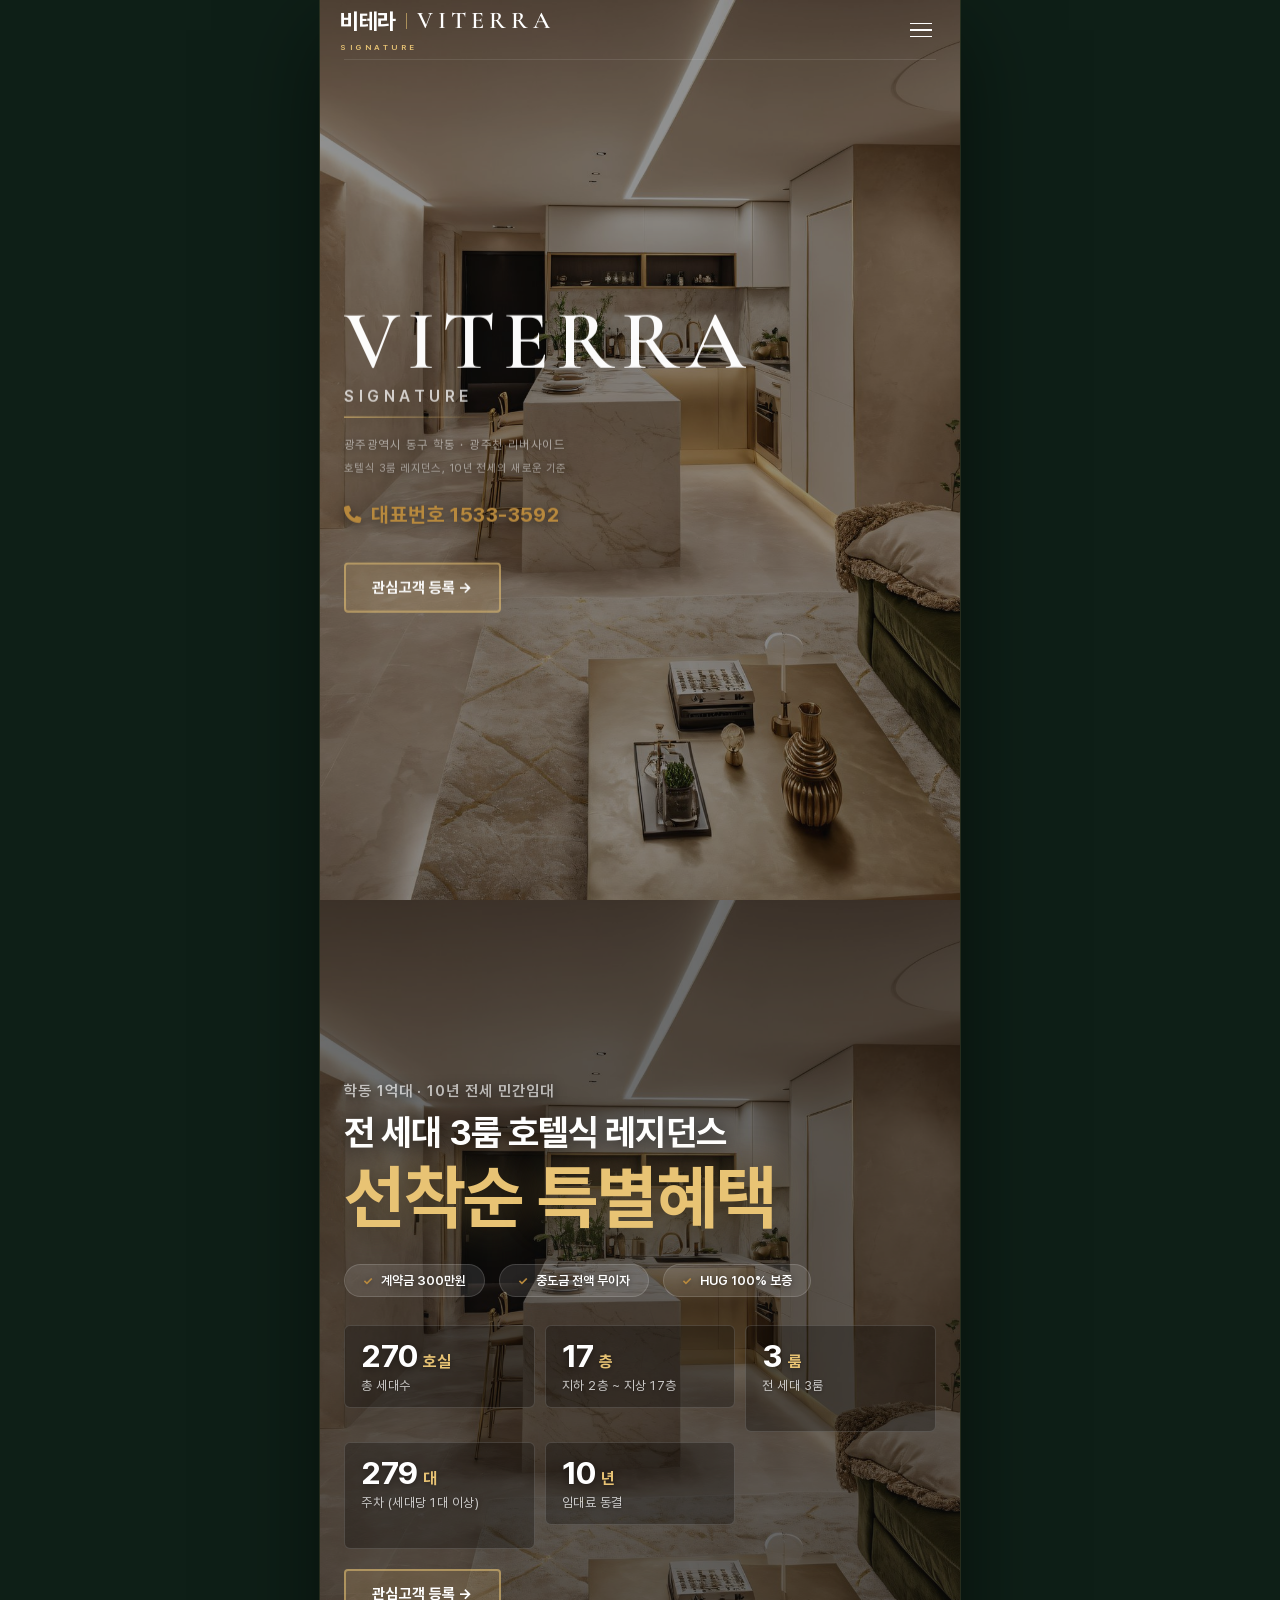
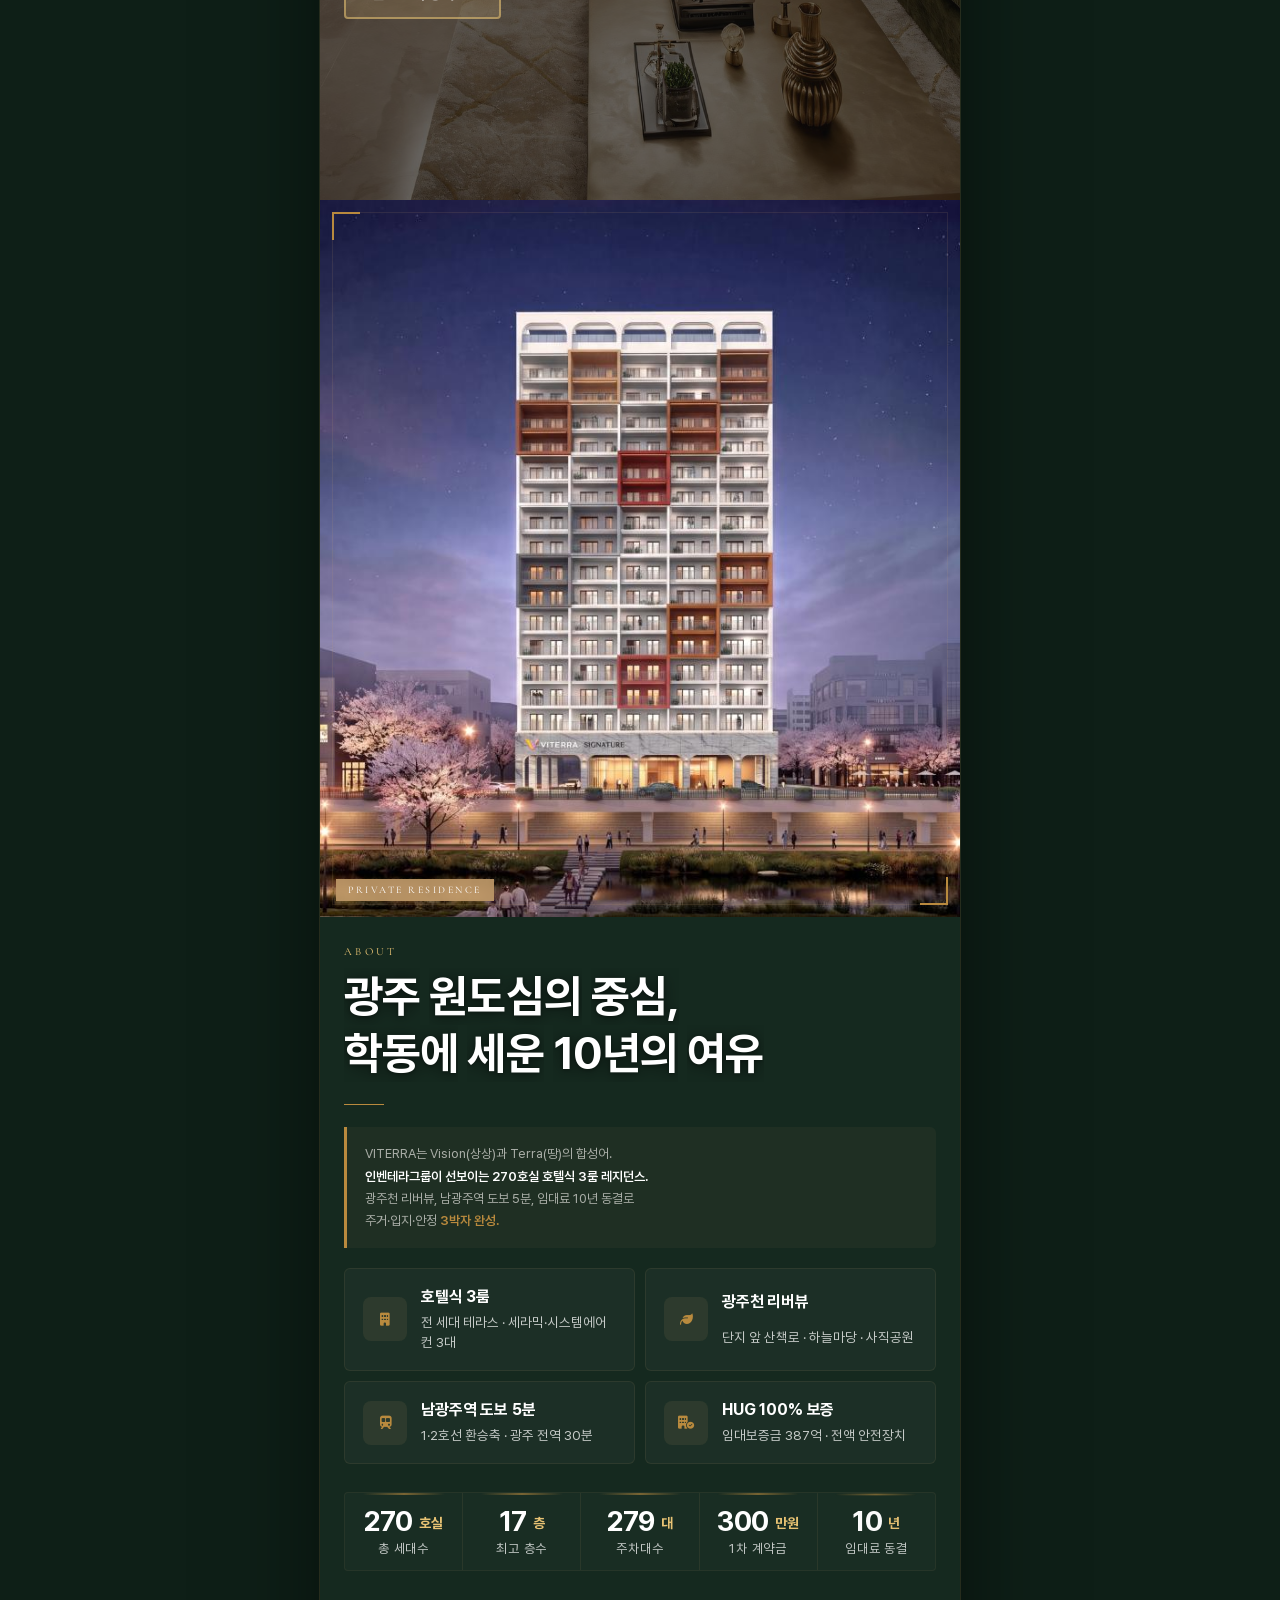
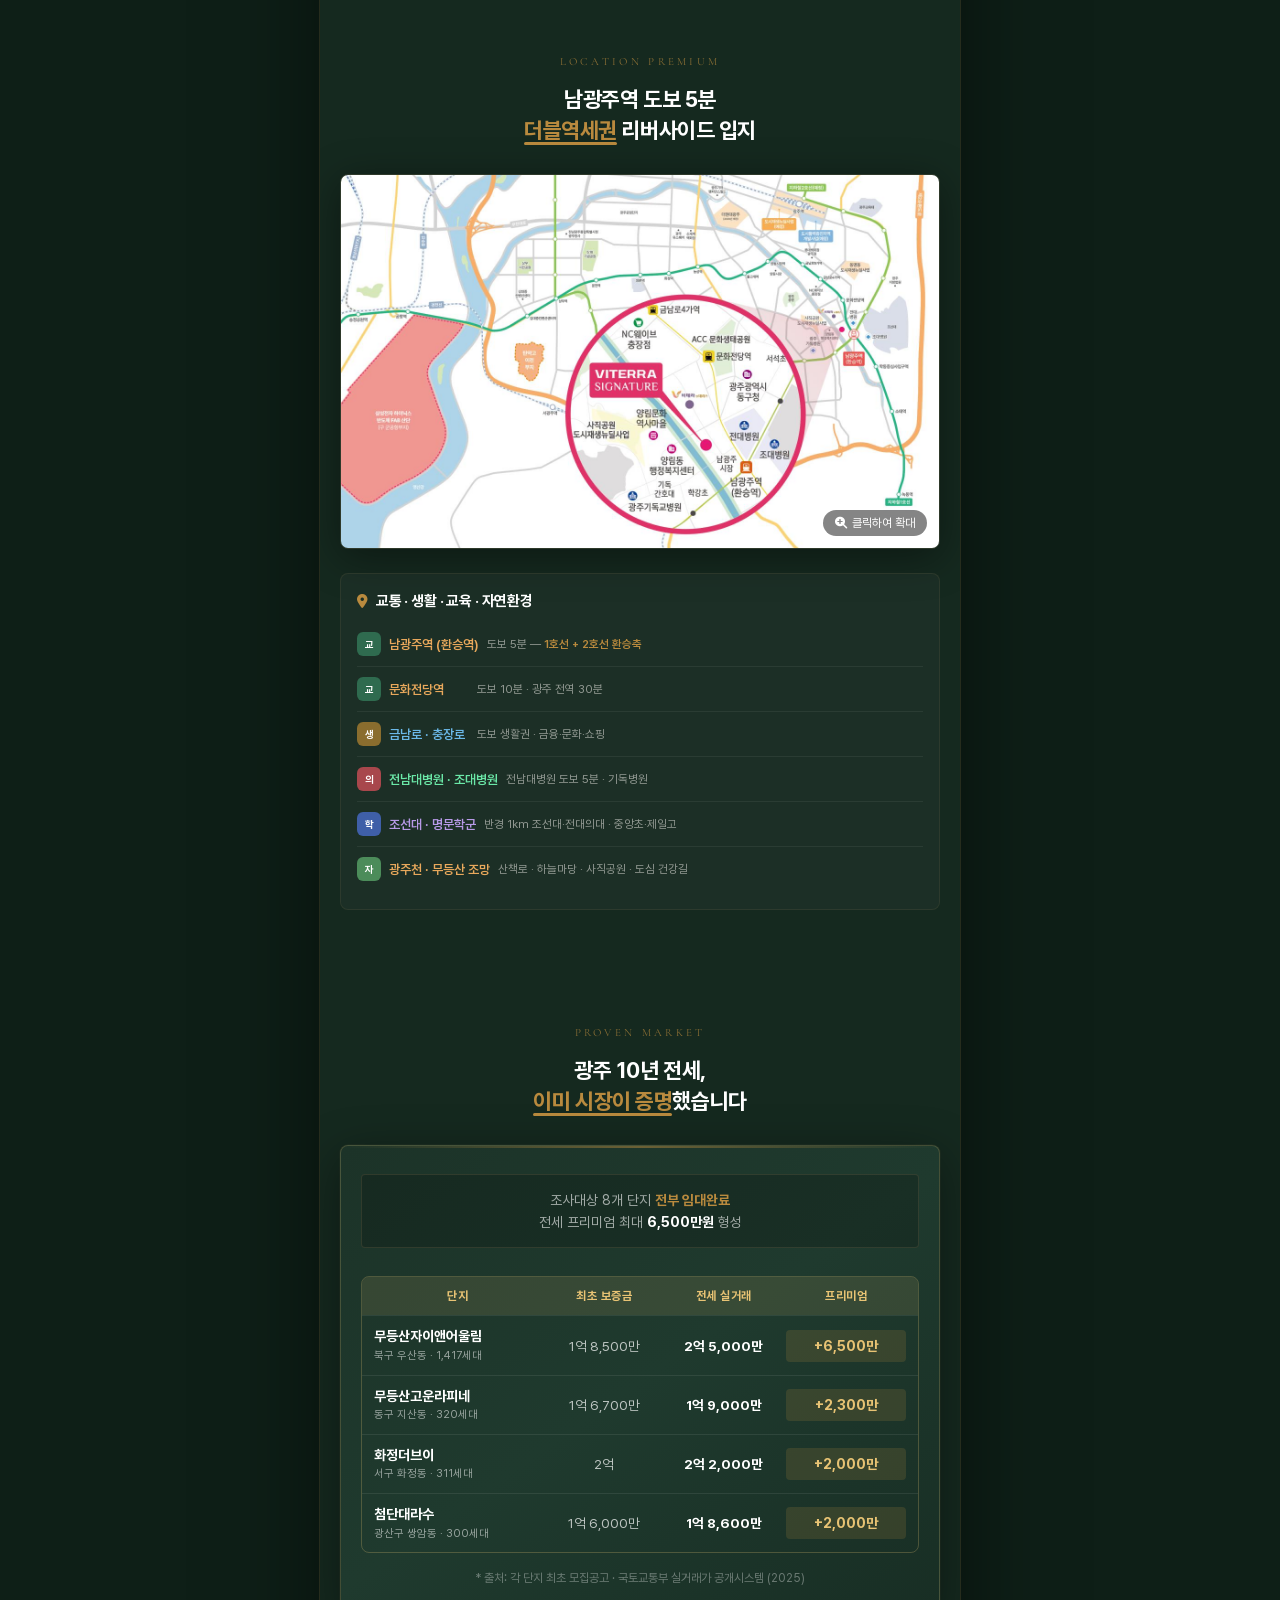
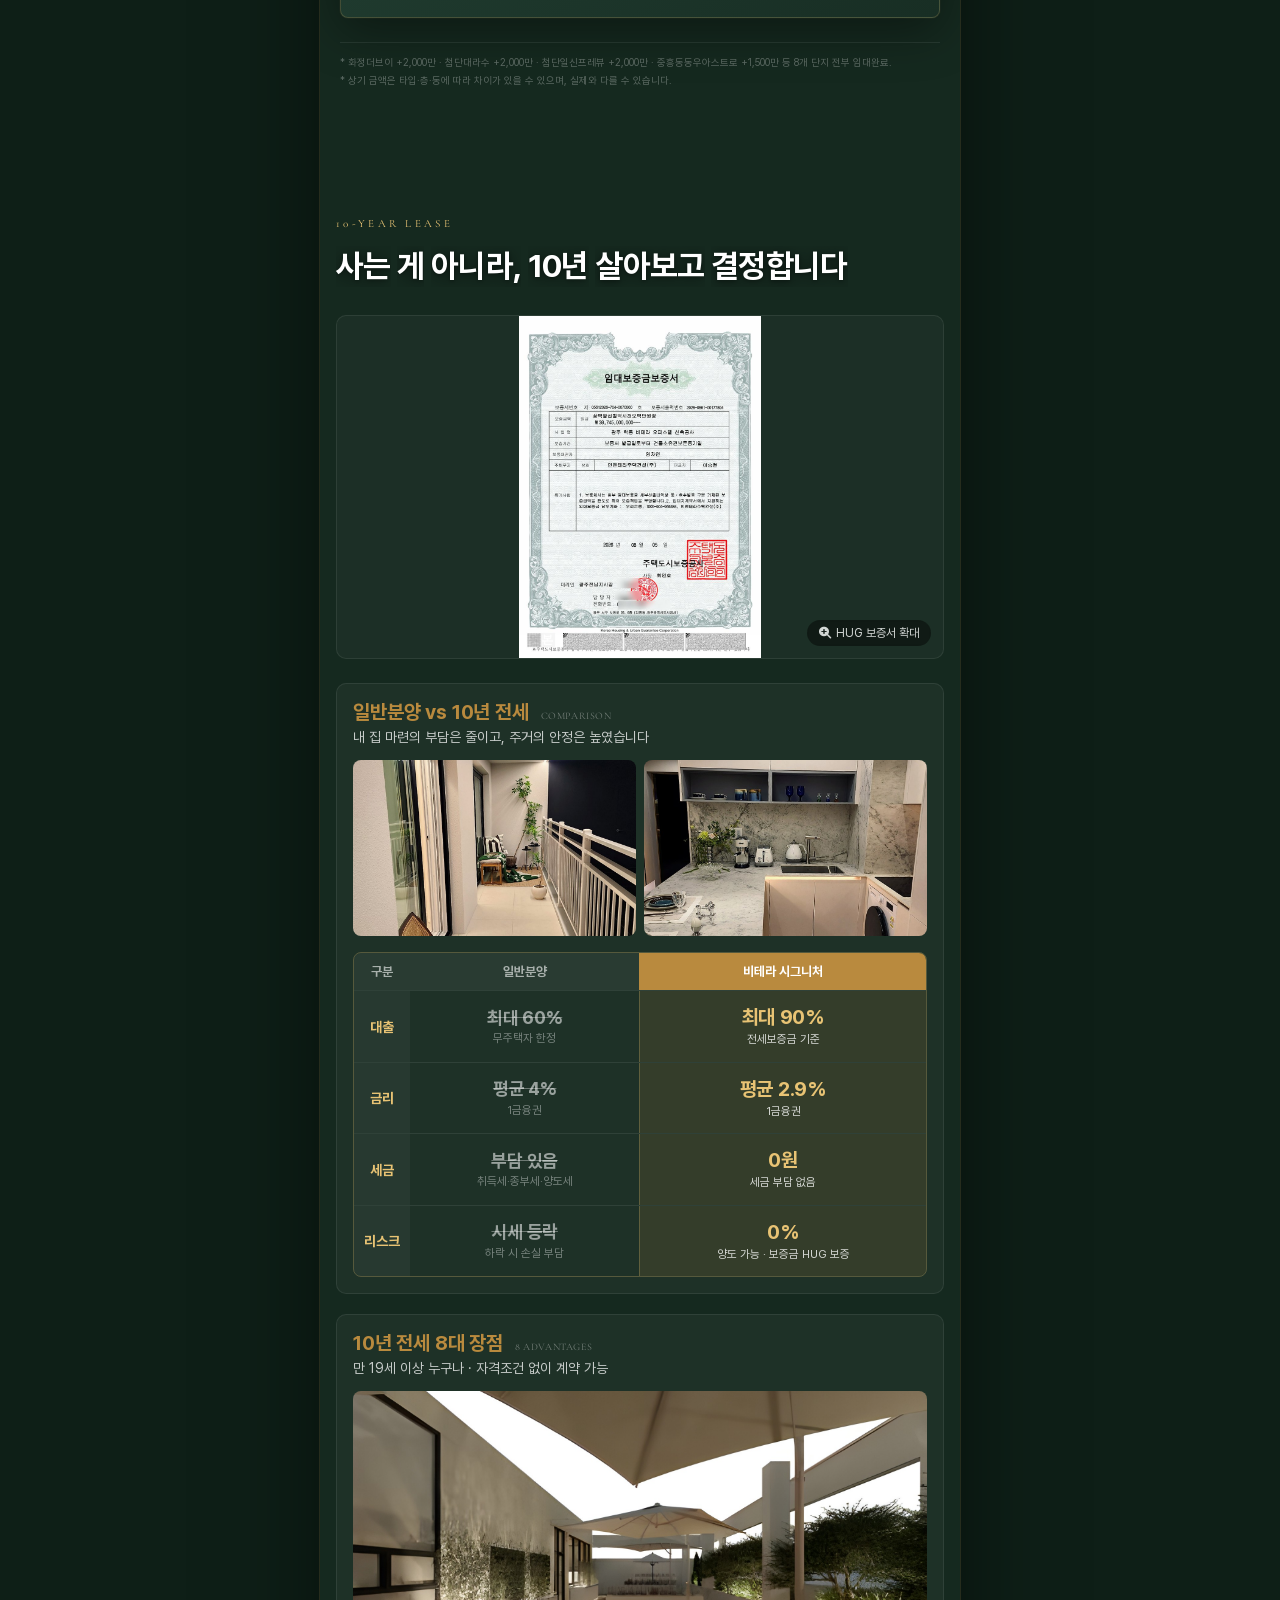
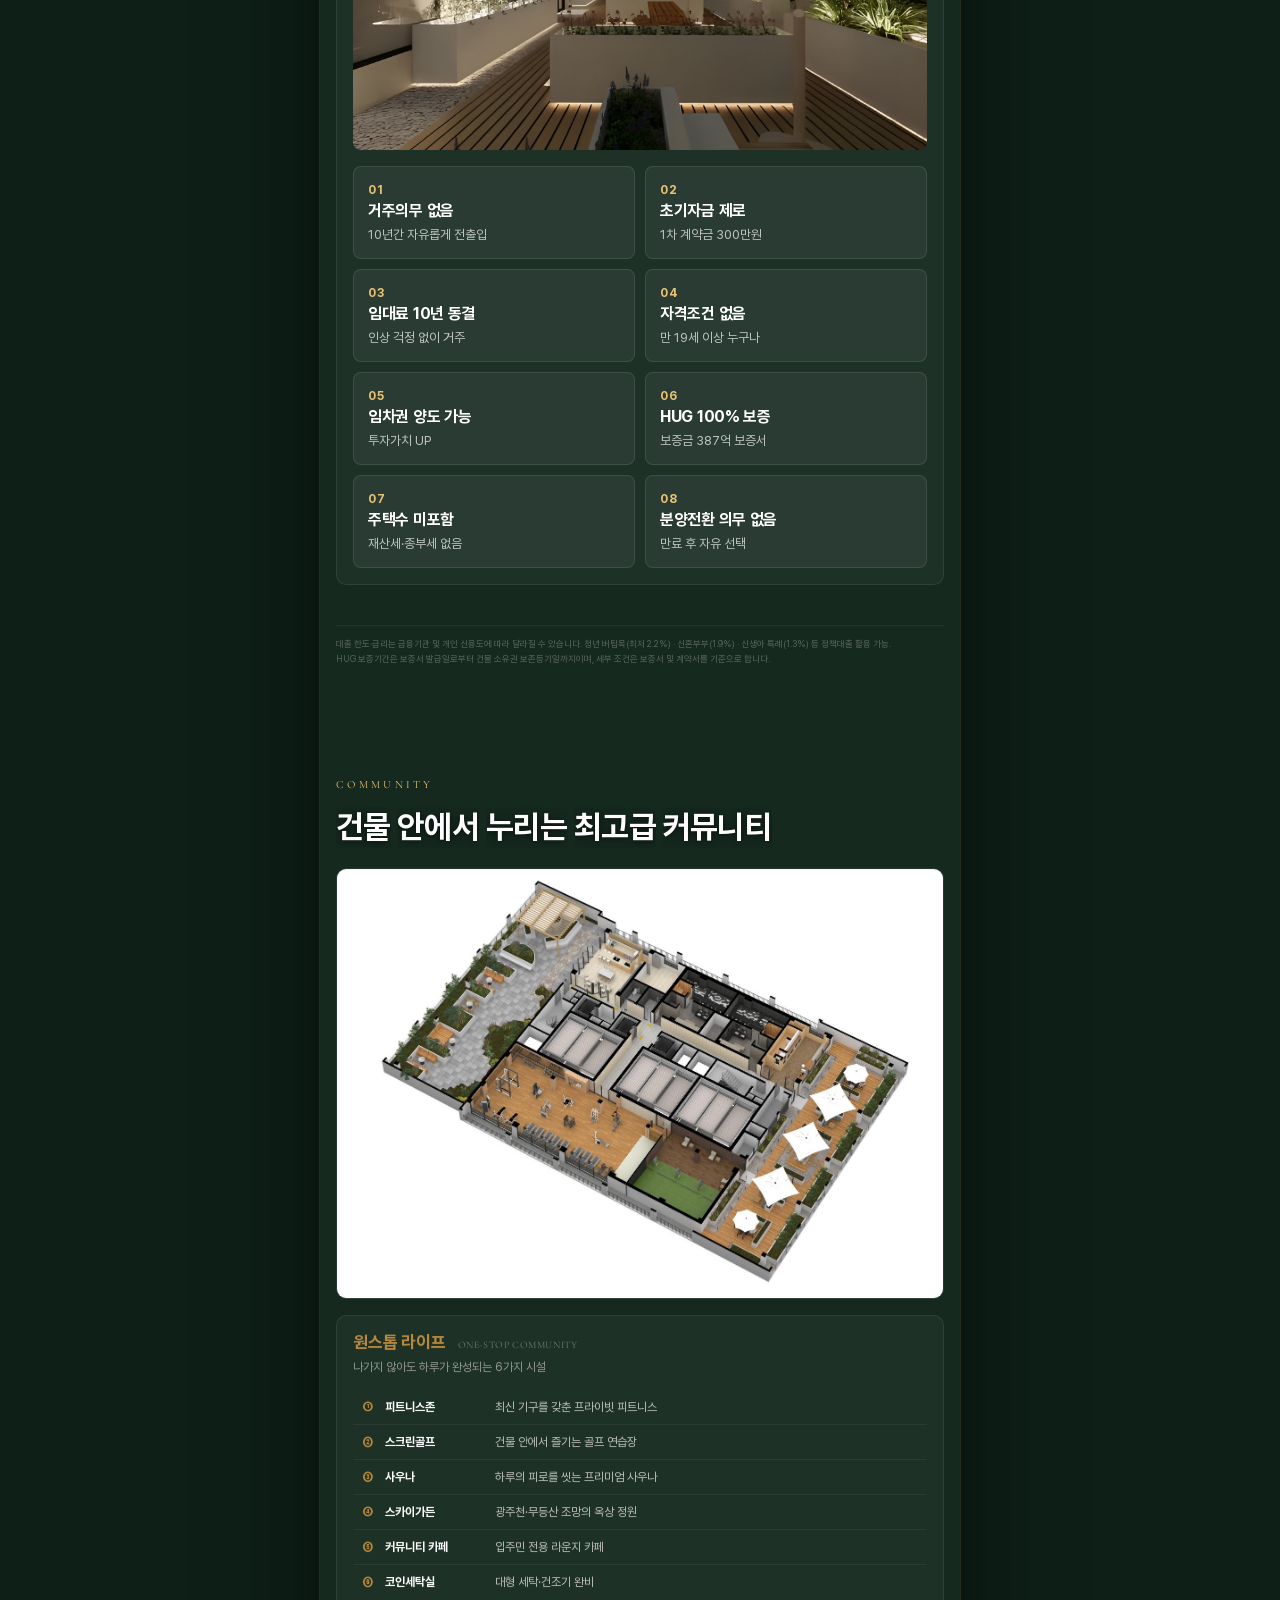
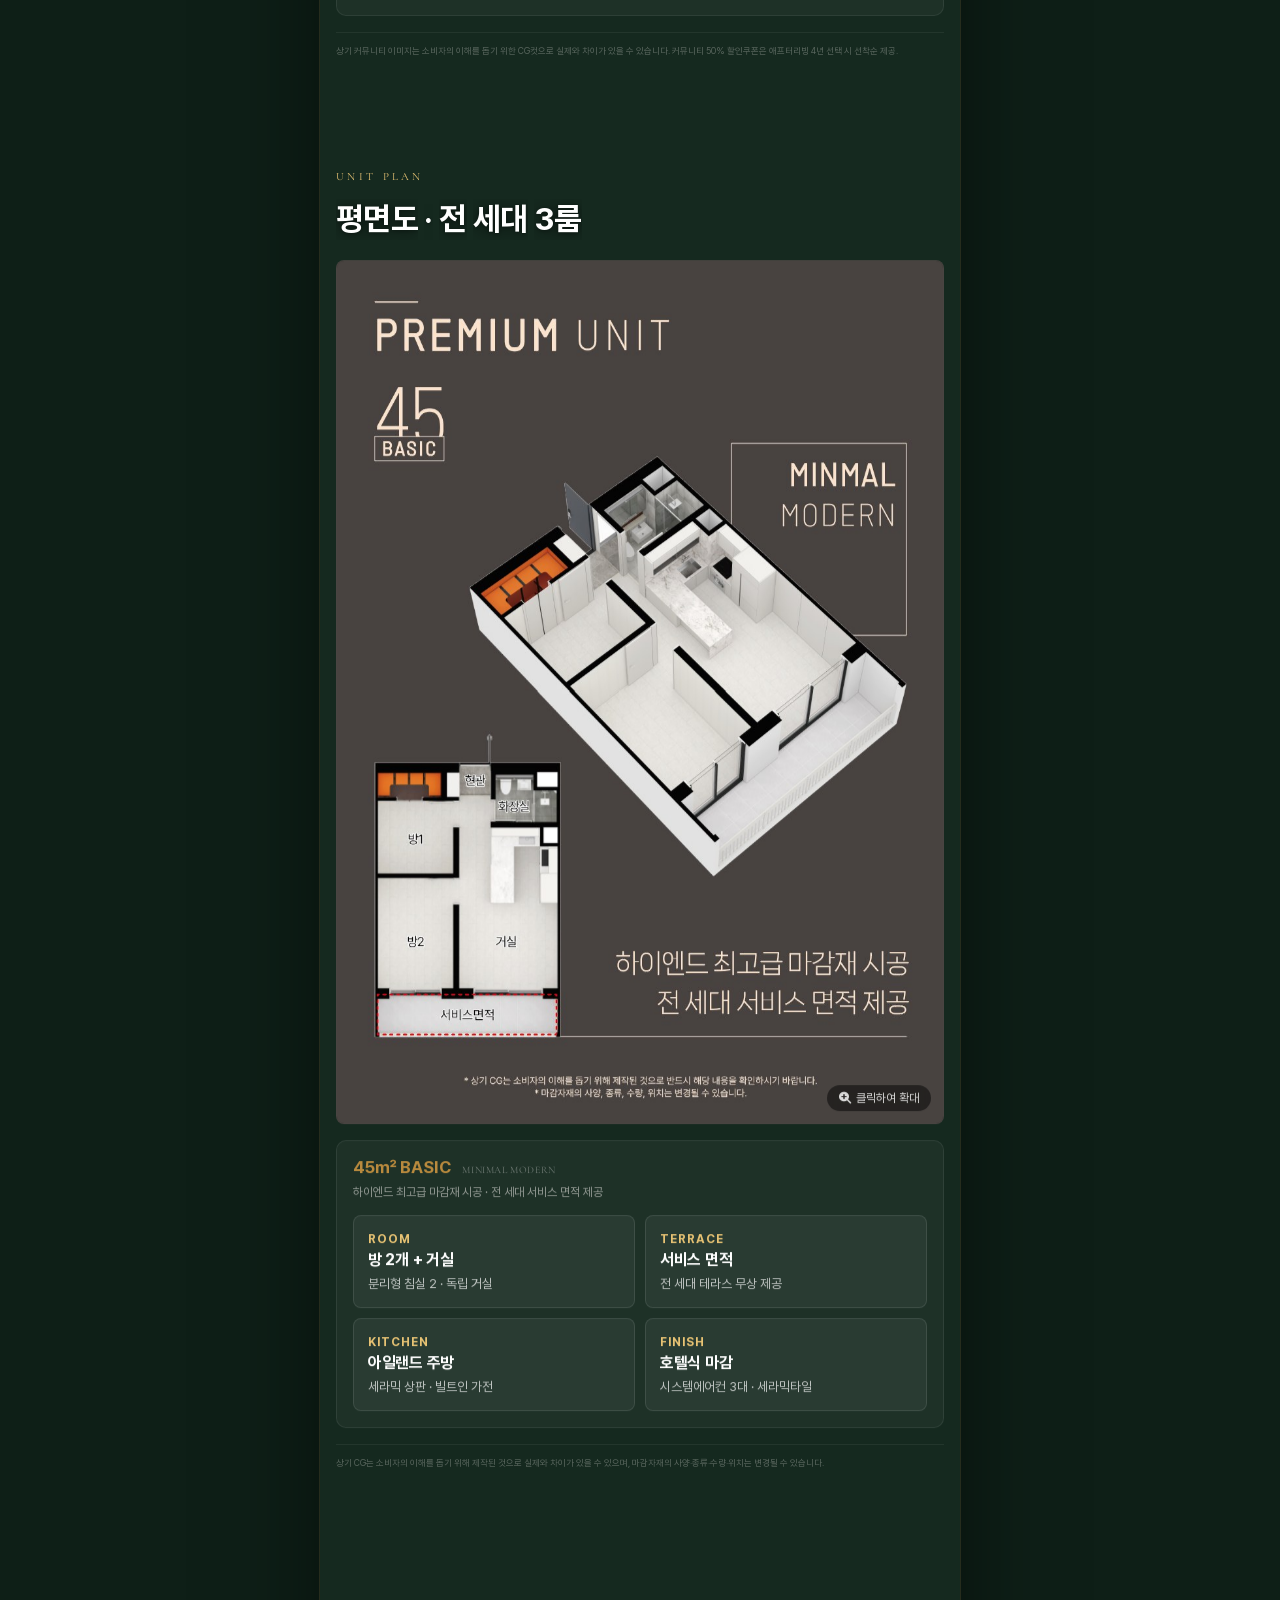
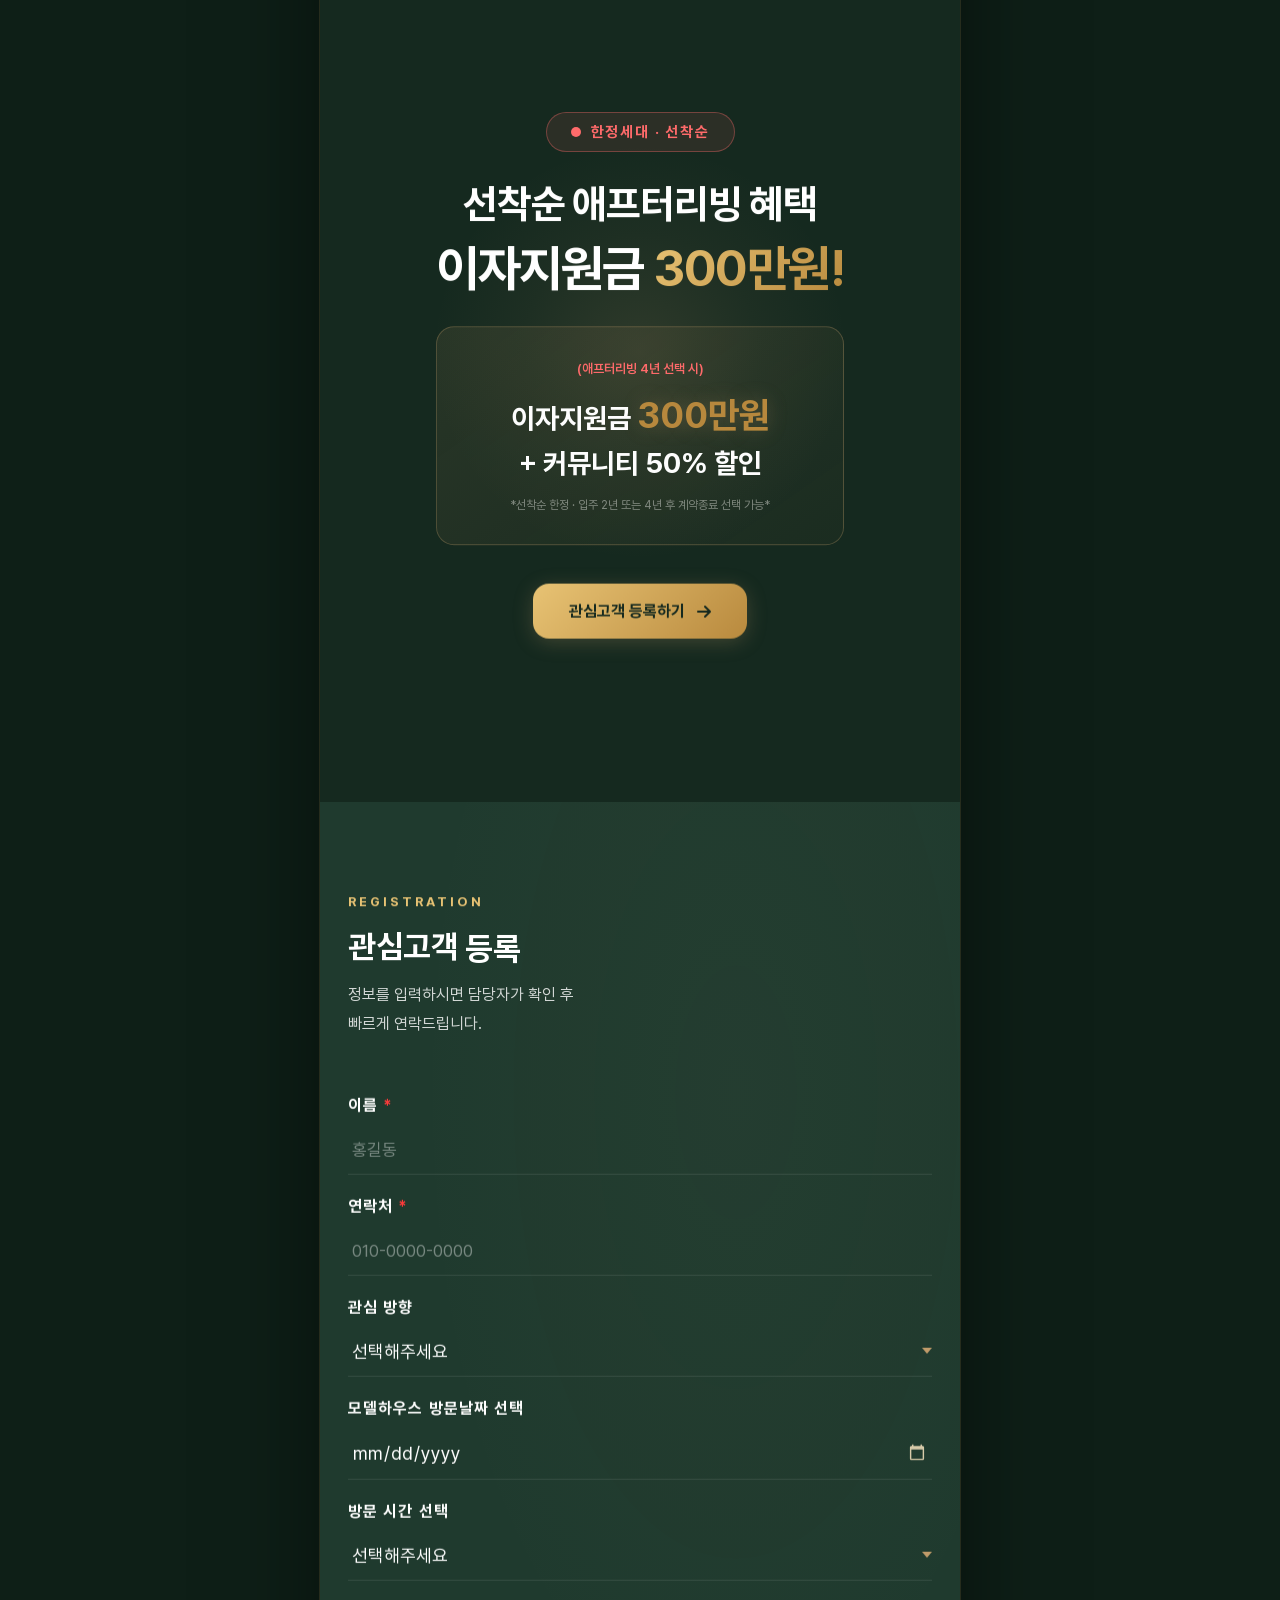
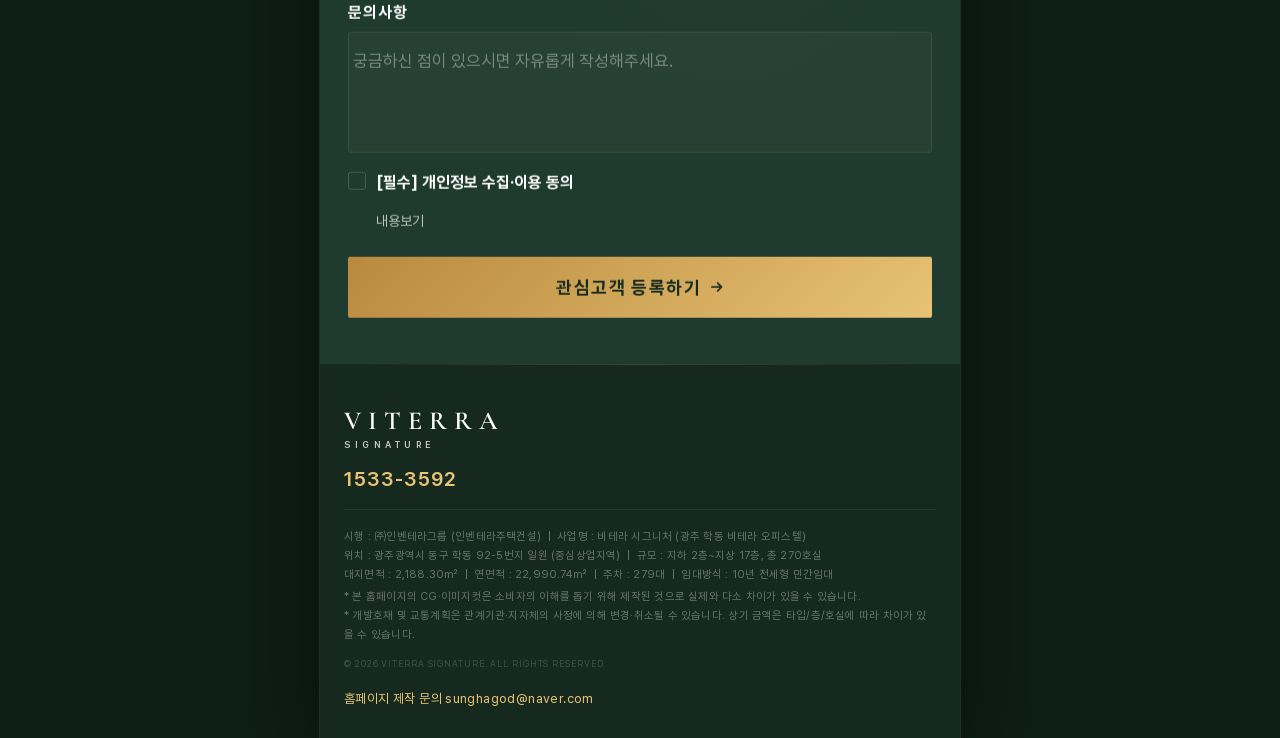
==== commit 39c9791c: "헤더 워드마크 비테라 | VITERRA 병기 Co-Authored-By: Claude Fable 5 <noreply@anthropic.com>" ====
--- a/index.html
+++ b/index.html
@@ -26,7 +26,7 @@
   <link rel="stylesheet" href="css/fonts.css?v=2">
   <link rel="stylesheet" href="css/fa.local.css?v=20260402">
   <link rel="stylesheet" href="css/style.css?v=v4a">
-  <link rel="stylesheet" href="css/theme.css?v=20">
+  <link rel="stylesheet" href="css/theme.css?v=21">
 </head>
 <body>
 
@@ -40,7 +40,7 @@
 <header id="header" data-theme="dark">
   <div class="hd-inner">
     <a class="logo" id="logoLink">
-      <span class="brand-mark brand-mark--ko"><span class="bm-ko">비테라</span><span class="bm-sub">VITERRA SIGNATURE</span></span>
+      <span class="brand-mark brand-mark--ko"><span class="bm-row"><span class="bm-ko">비테라</span><span class="bm-sep"></span><span class="bm-en">VITERRA</span></span><span class="bm-sub">SIGNATURE</span></span>
     </a>
     <nav class="gnb" aria-label="메인 내비게이션">
       <a data-go="1" role="button" tabindex="0">단지소개</a>
--- a/css/theme.css
+++ b/css/theme.css
@@ -236,3 +236,9 @@
 .sfp2-img img{width:100%;height:auto;max-height:none !important;object-fit:contain !important}
 .sfp2-img .s2b-map-zoom{position:absolute;right:12px;bottom:12px}
 .sfp2-grid{margin-top:14px}
+
+/* 헤더: 비테라 | VITERRA 병기 */
+.brand-mark--ko .bm-row{display:flex;align-items:center;gap:10px;line-height:1}
+.brand-mark--ko .bm-row .bm-en{font-size:20px;letter-spacing:5px;color:#fff}
+.brand-mark--ko .bm-sep{width:1px;height:16px;background:rgba(232,195,116,.6)}
+.brand-mark--ko .bm-sub{letter-spacing:4px;margin-top:4px}
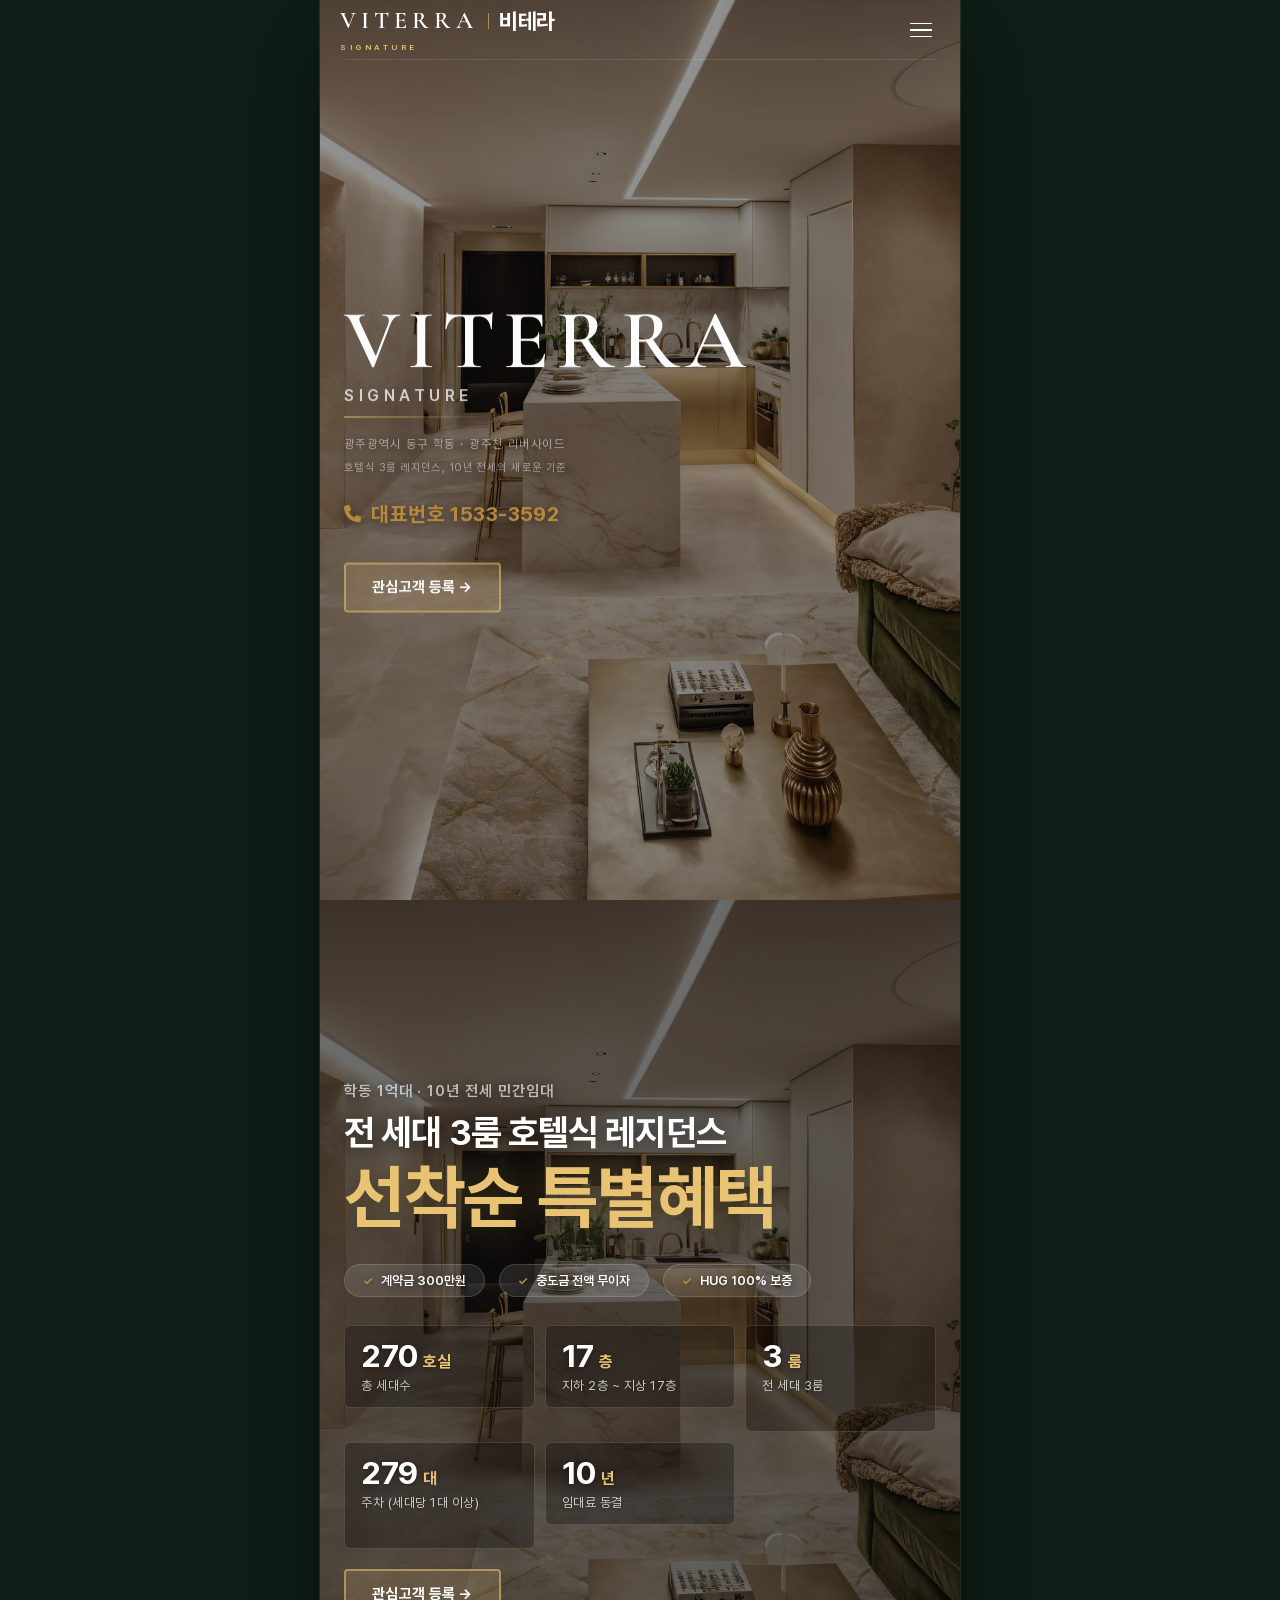
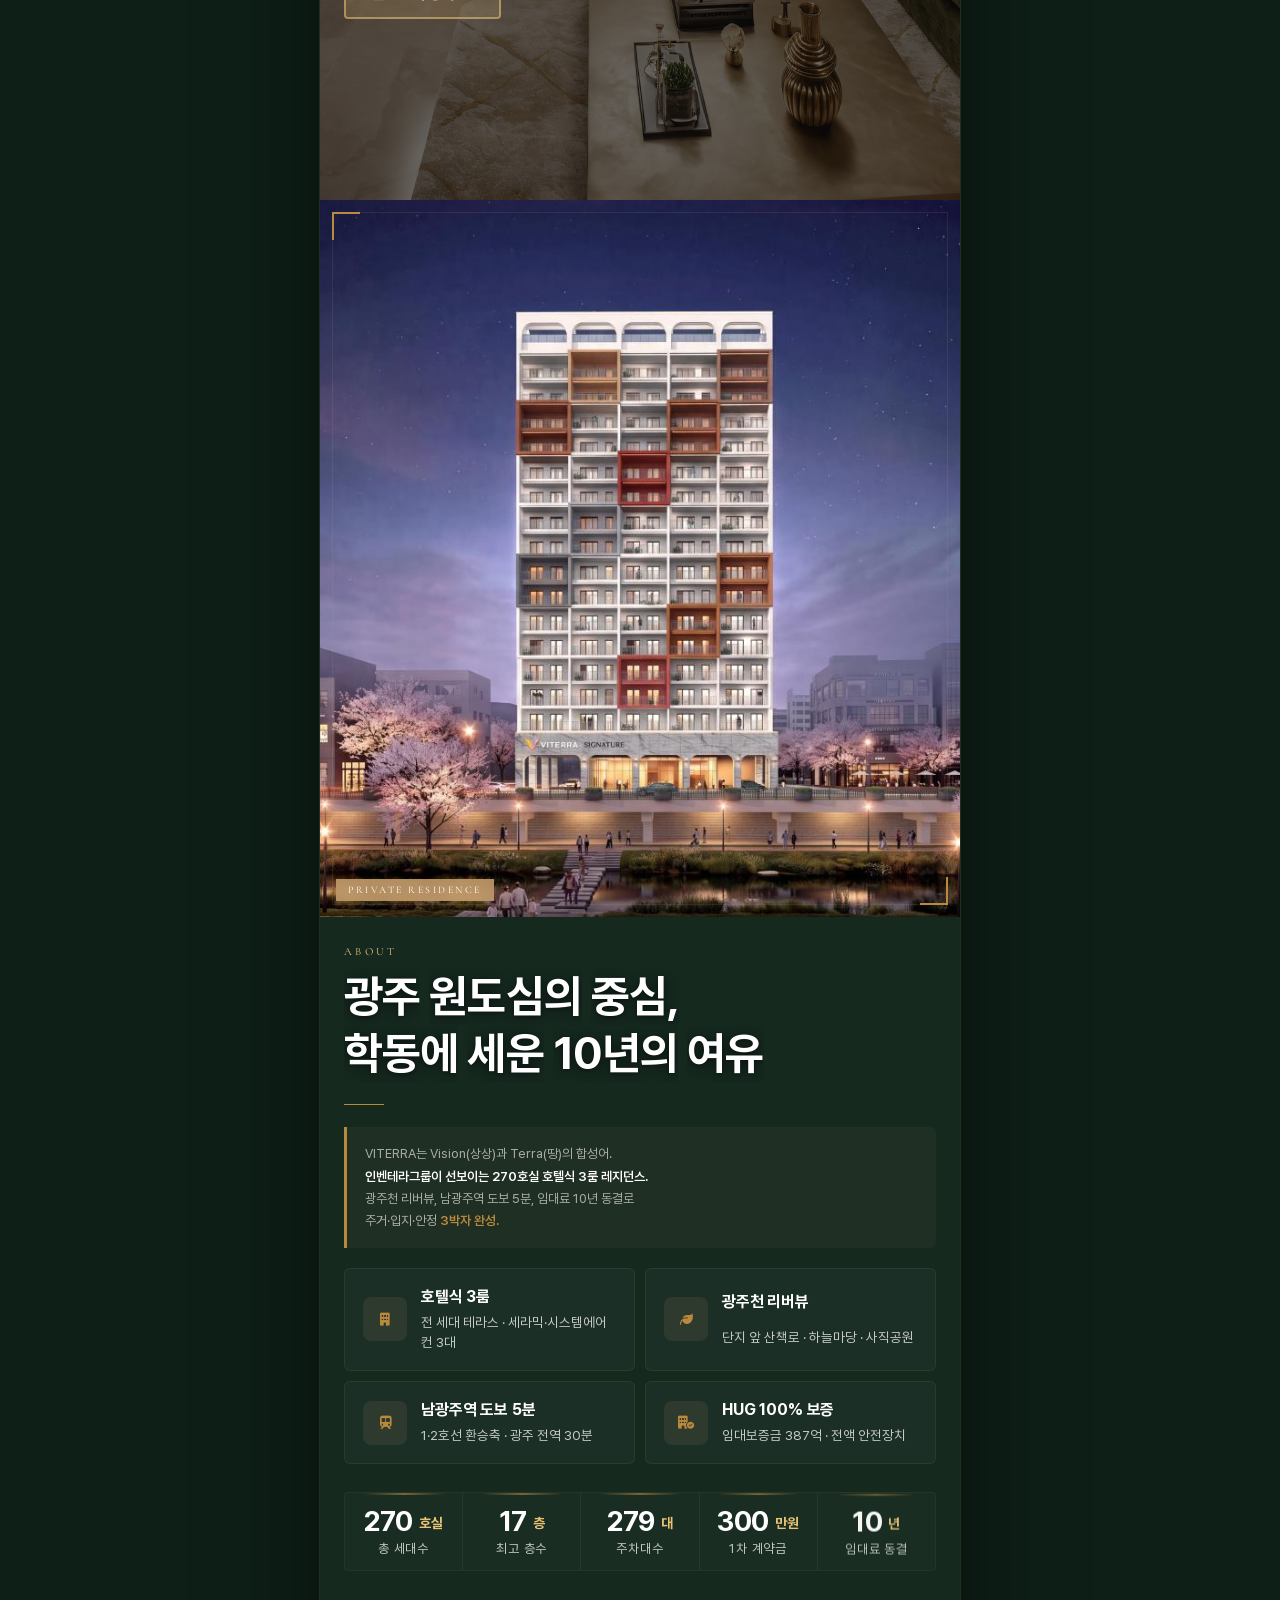
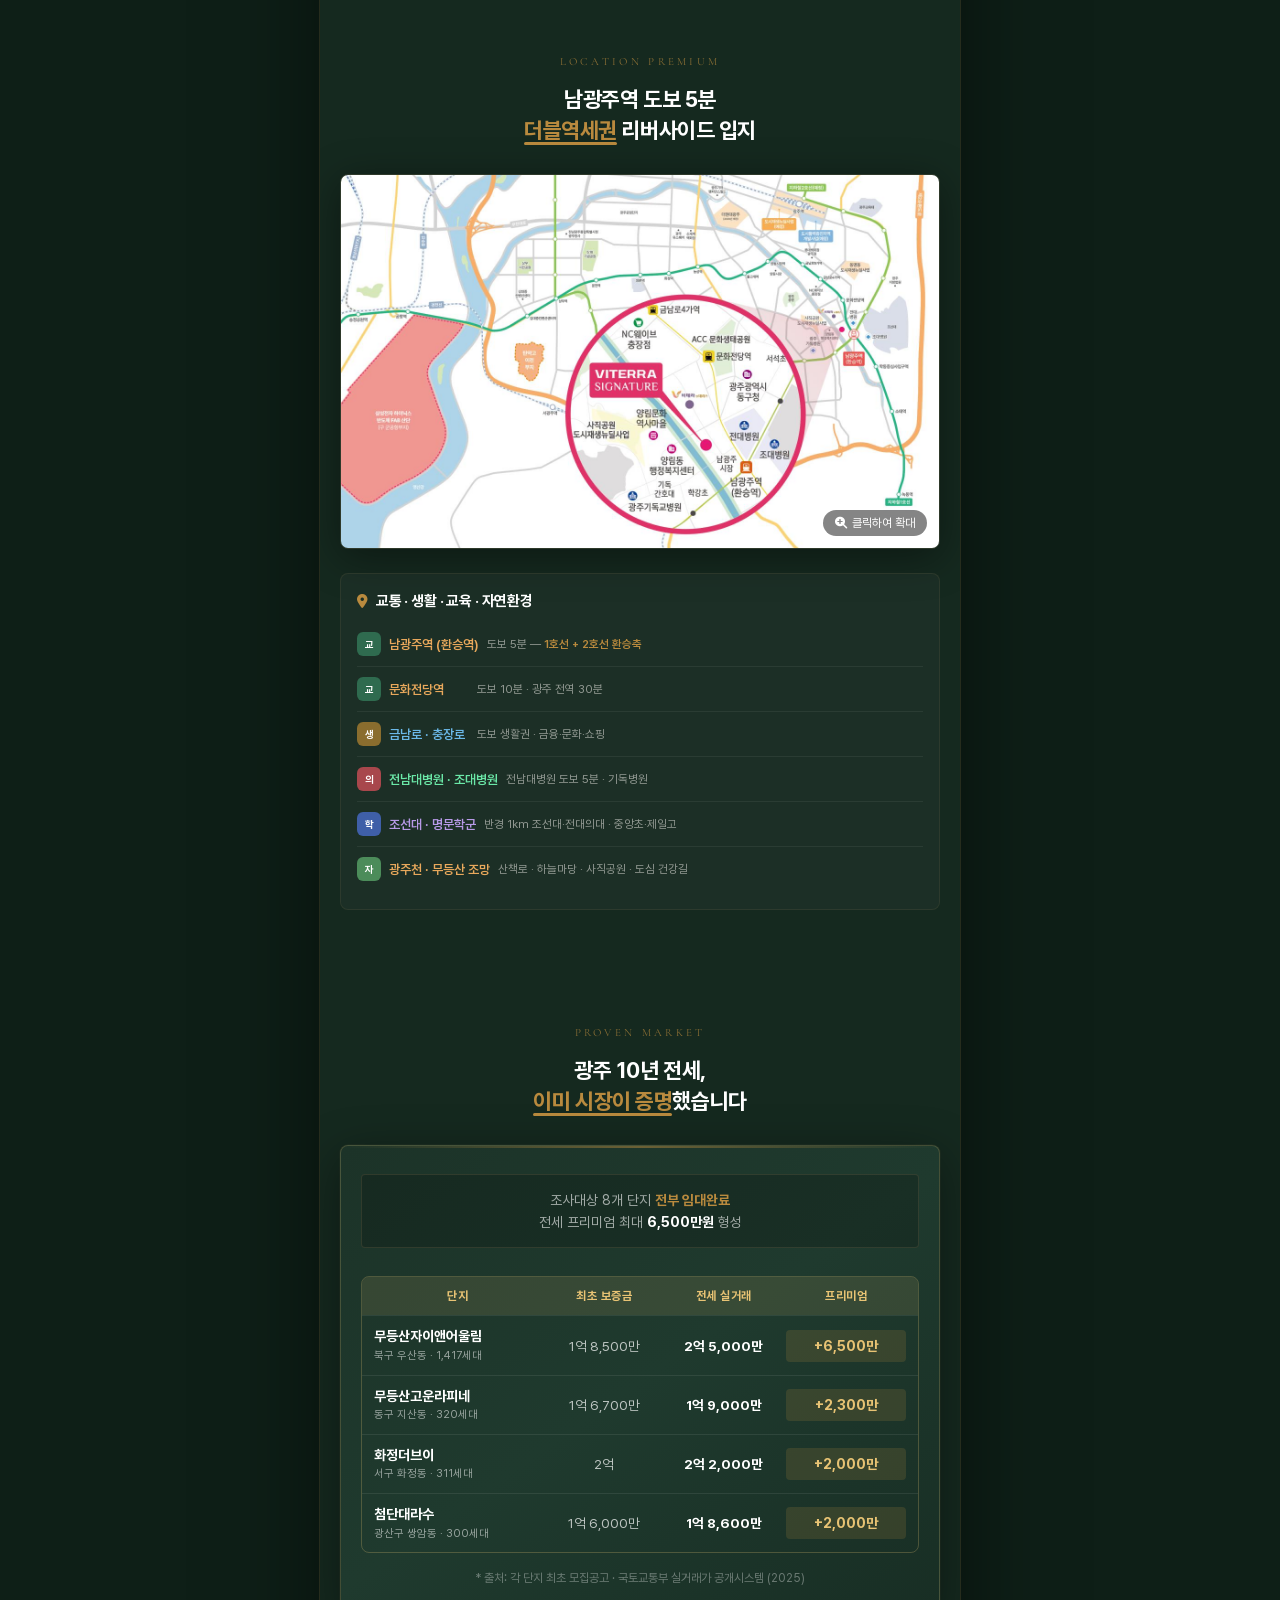
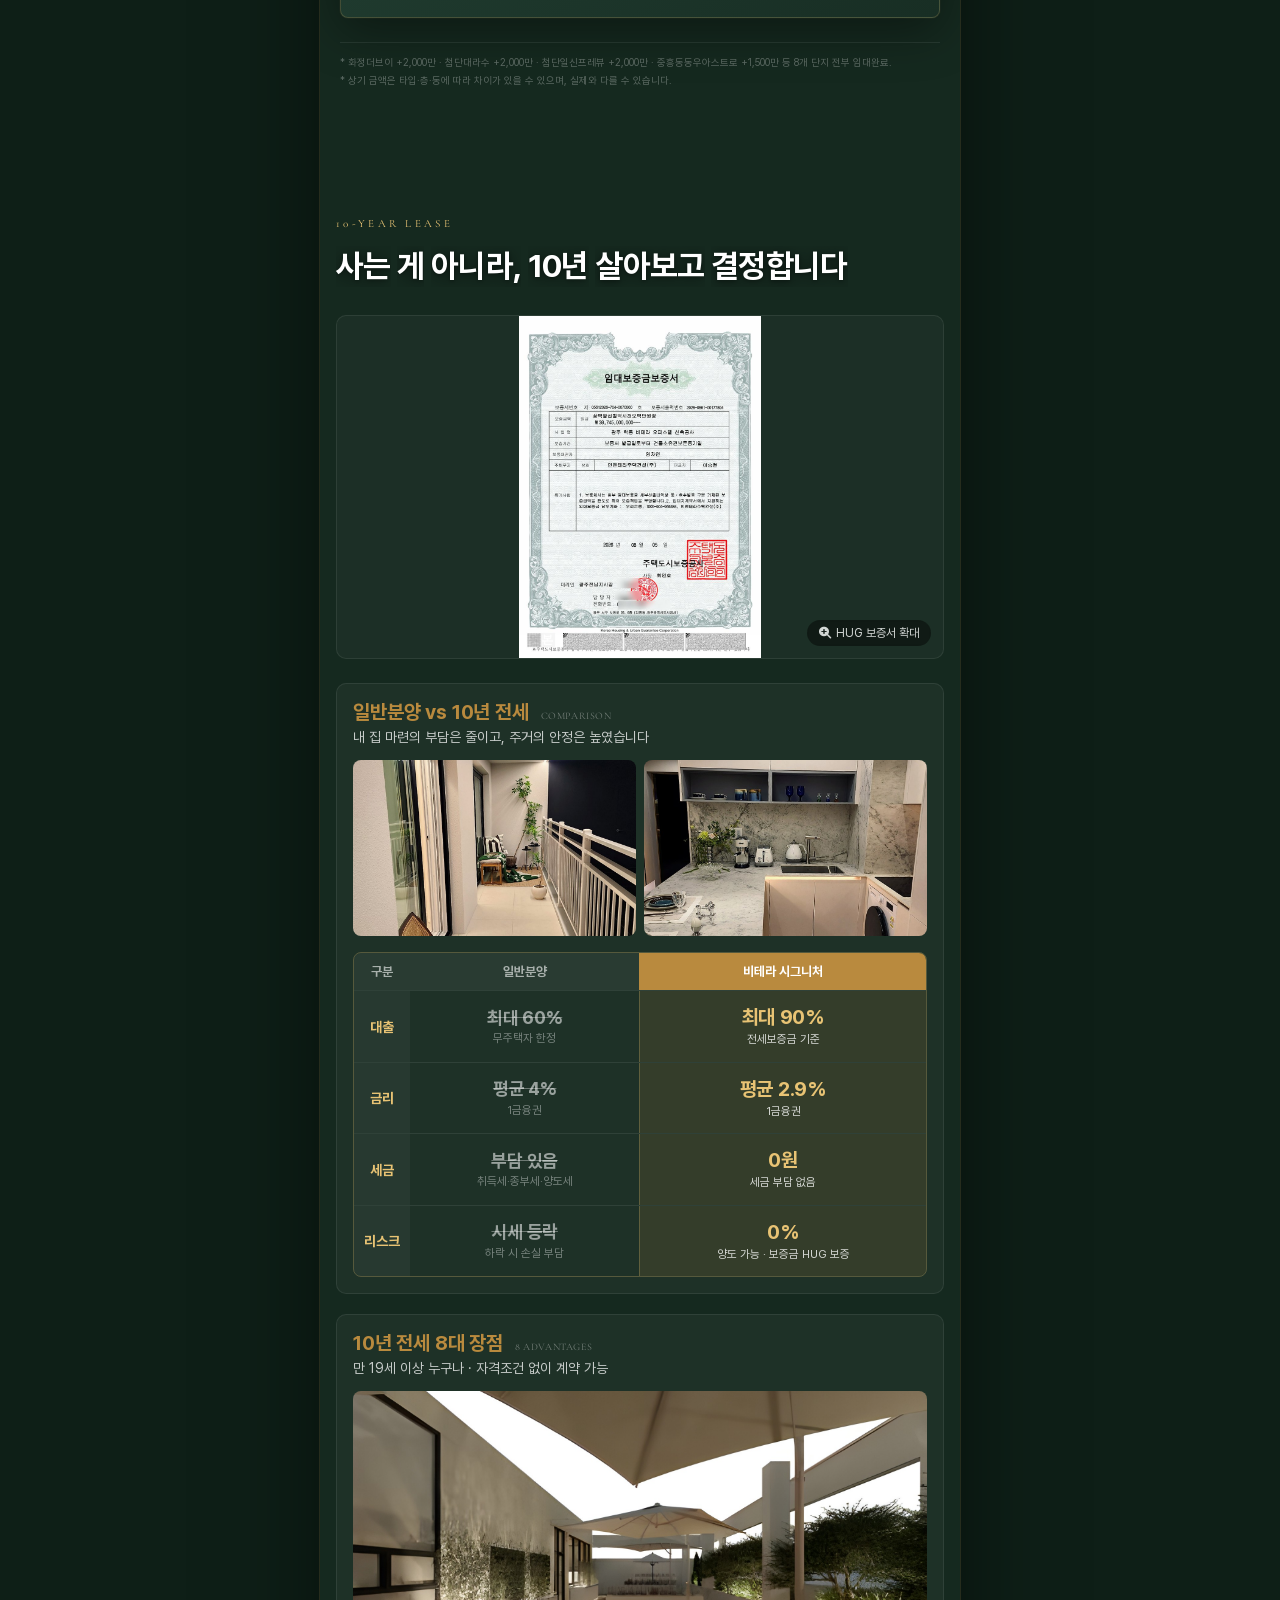
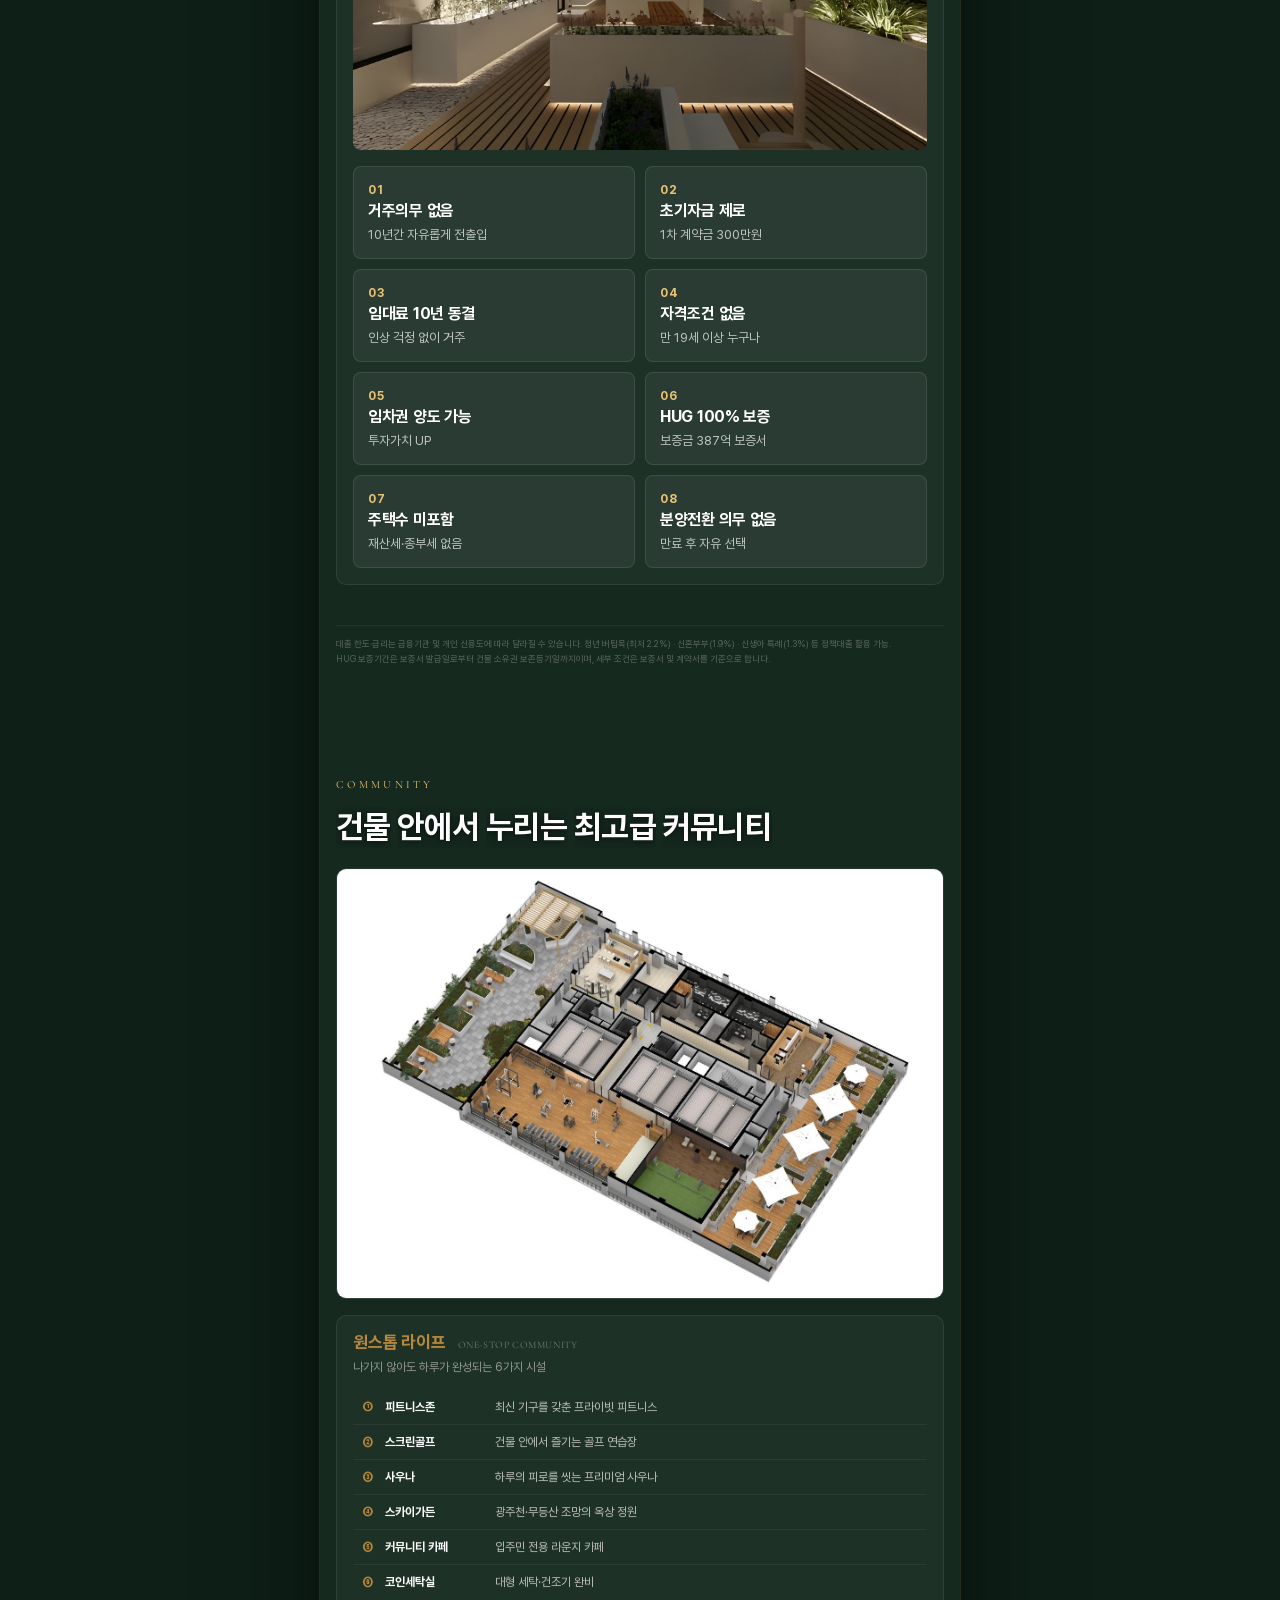
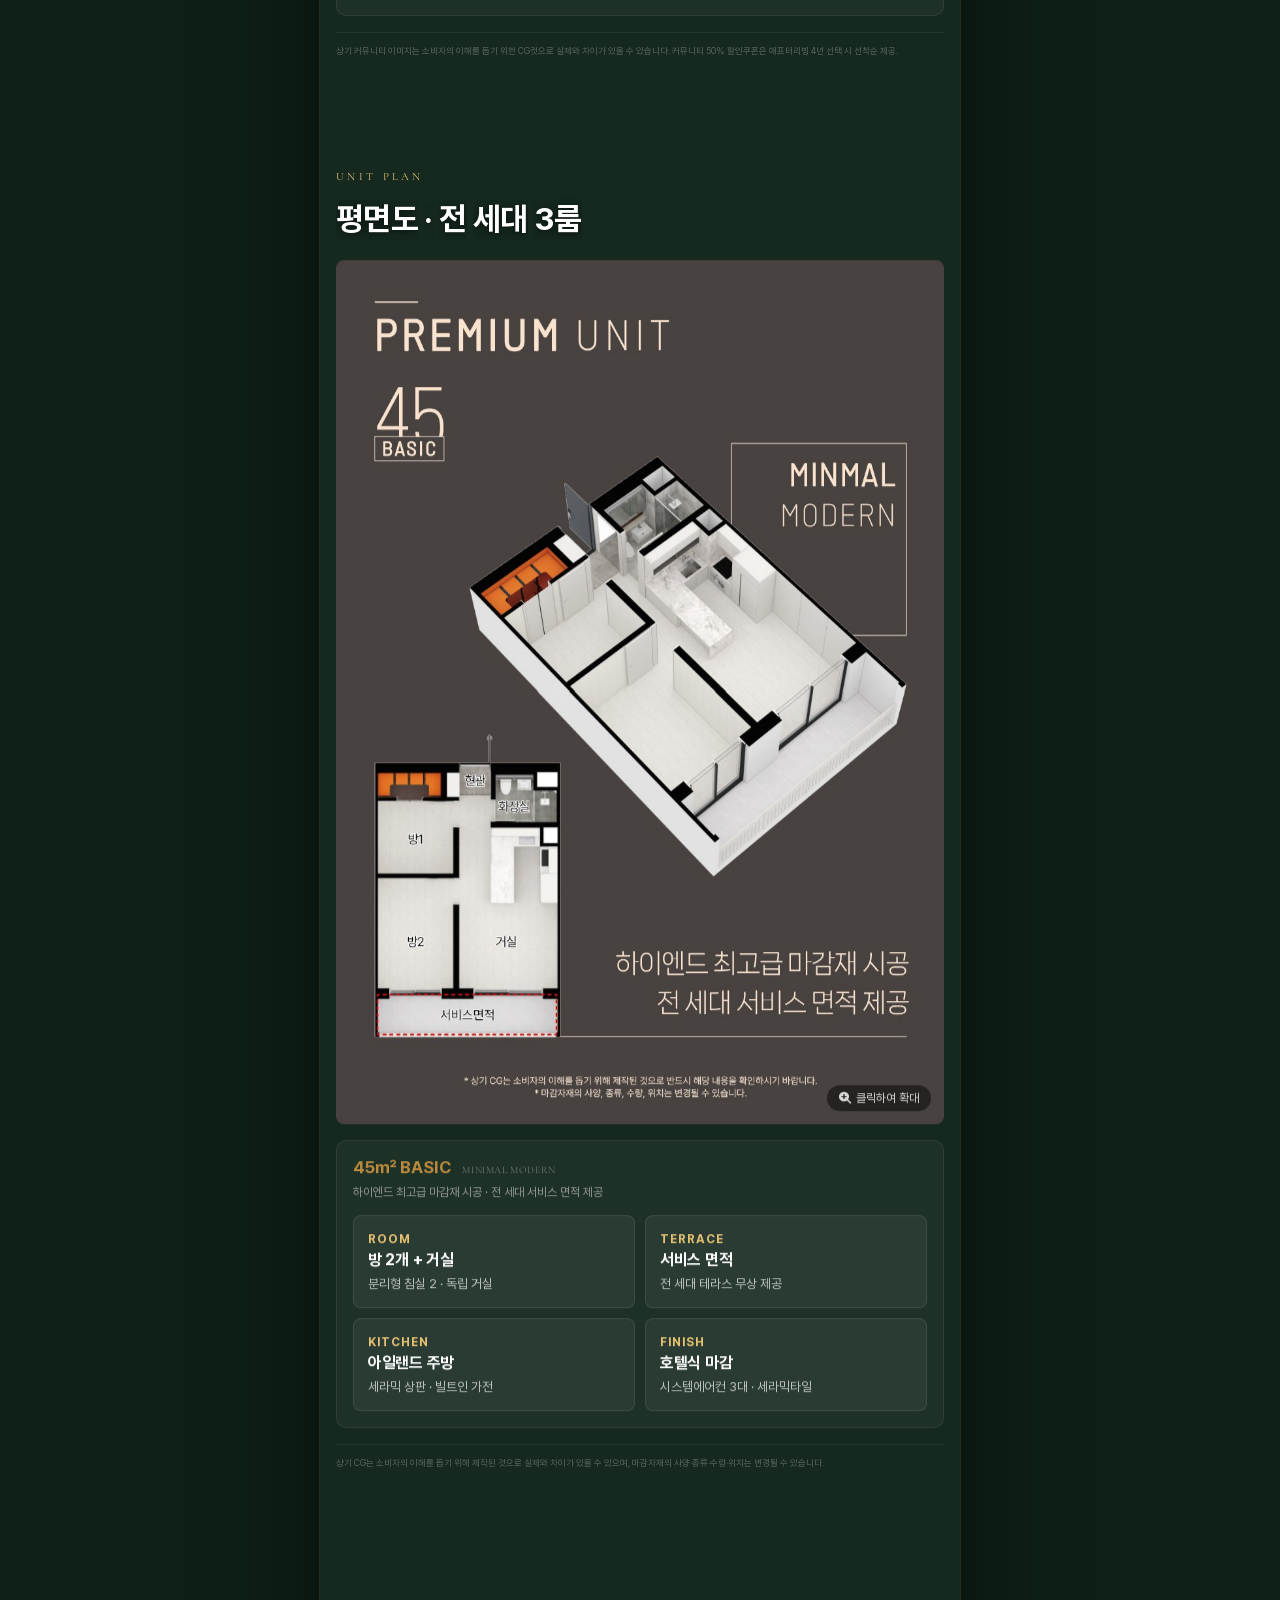
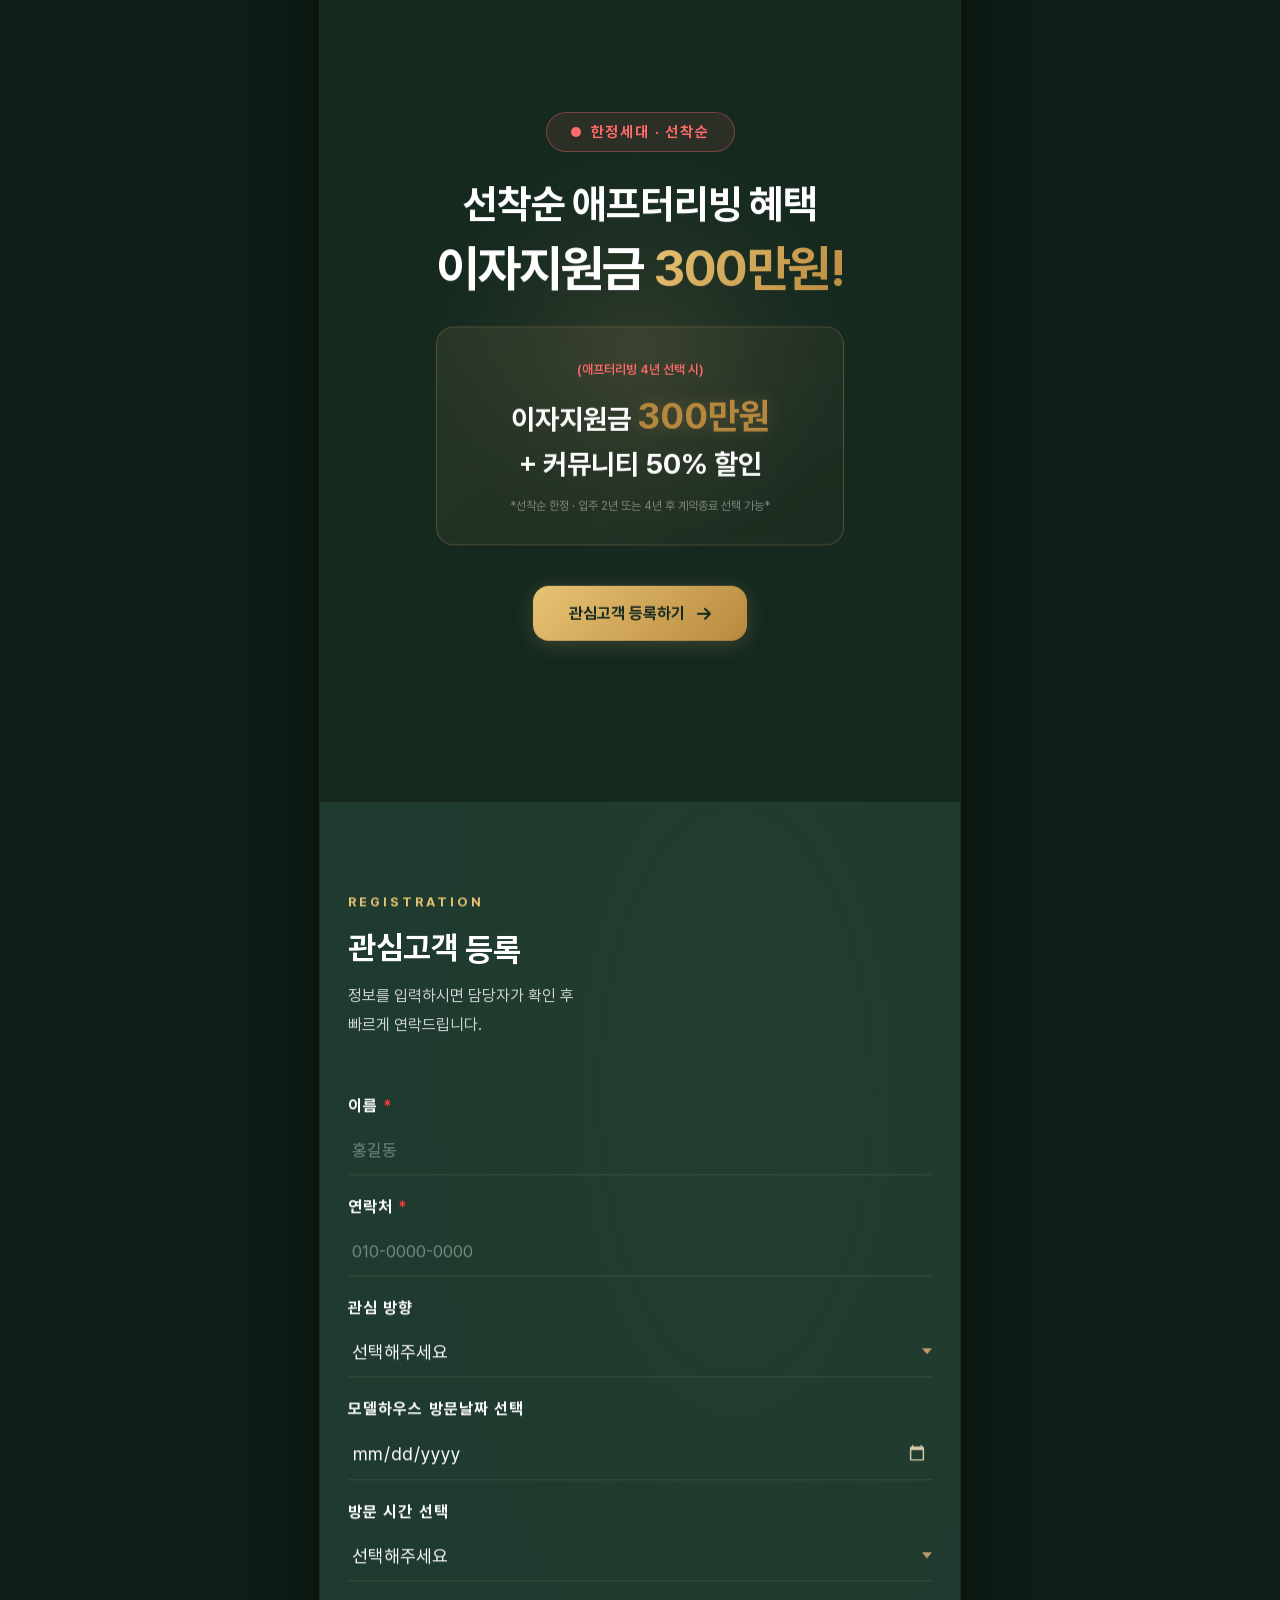
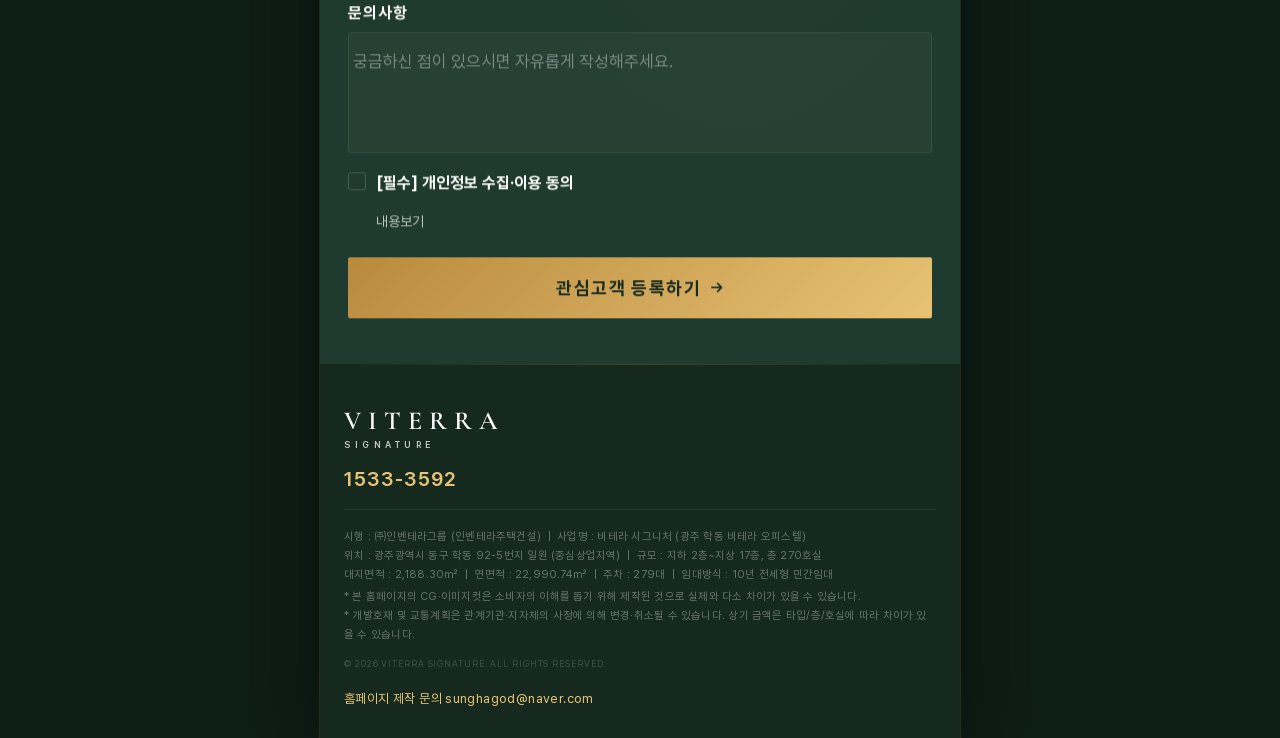
==== commit 65d2e9e9: "헤더 워드마크 순서 VITERRA | 비테라 Co-Authored-By: Claude Fable 5 <noreply@anthropic.com>" ====
--- a/index.html
+++ b/index.html
@@ -40,7 +40,7 @@
 <header id="header" data-theme="dark">
   <div class="hd-inner">
     <a class="logo" id="logoLink">
-      <span class="brand-mark brand-mark--ko"><span class="bm-row"><span class="bm-ko">비테라</span><span class="bm-sep"></span><span class="bm-en">VITERRA</span></span><span class="bm-sub">SIGNATURE</span></span>
+      <span class="brand-mark brand-mark--ko"><span class="bm-row"><span class="bm-en">VITERRA</span><span class="bm-sep"></span><span class="bm-ko">비테라</span></span><span class="bm-sub">SIGNATURE</span></span>
     </a>
     <nav class="gnb" aria-label="메인 내비게이션">
       <a data-go="1" role="button" tabindex="0">단지소개</a>
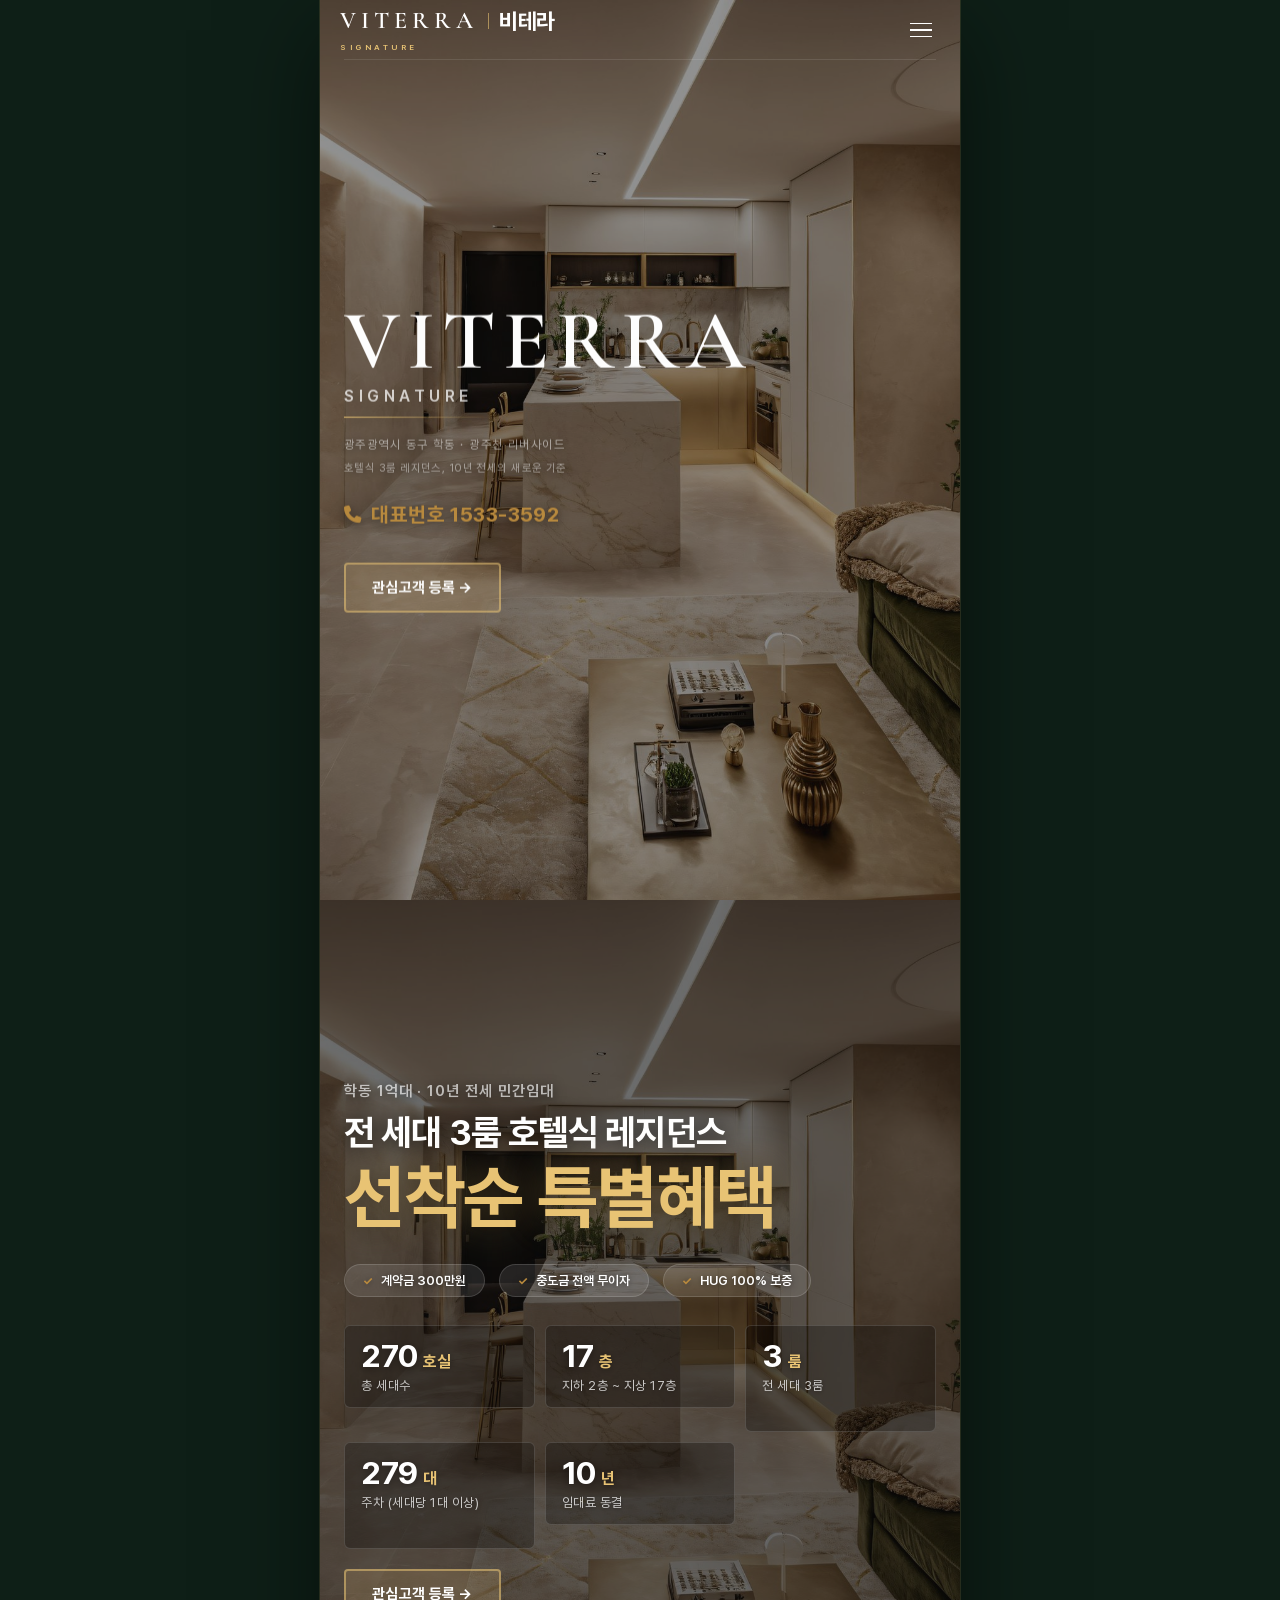
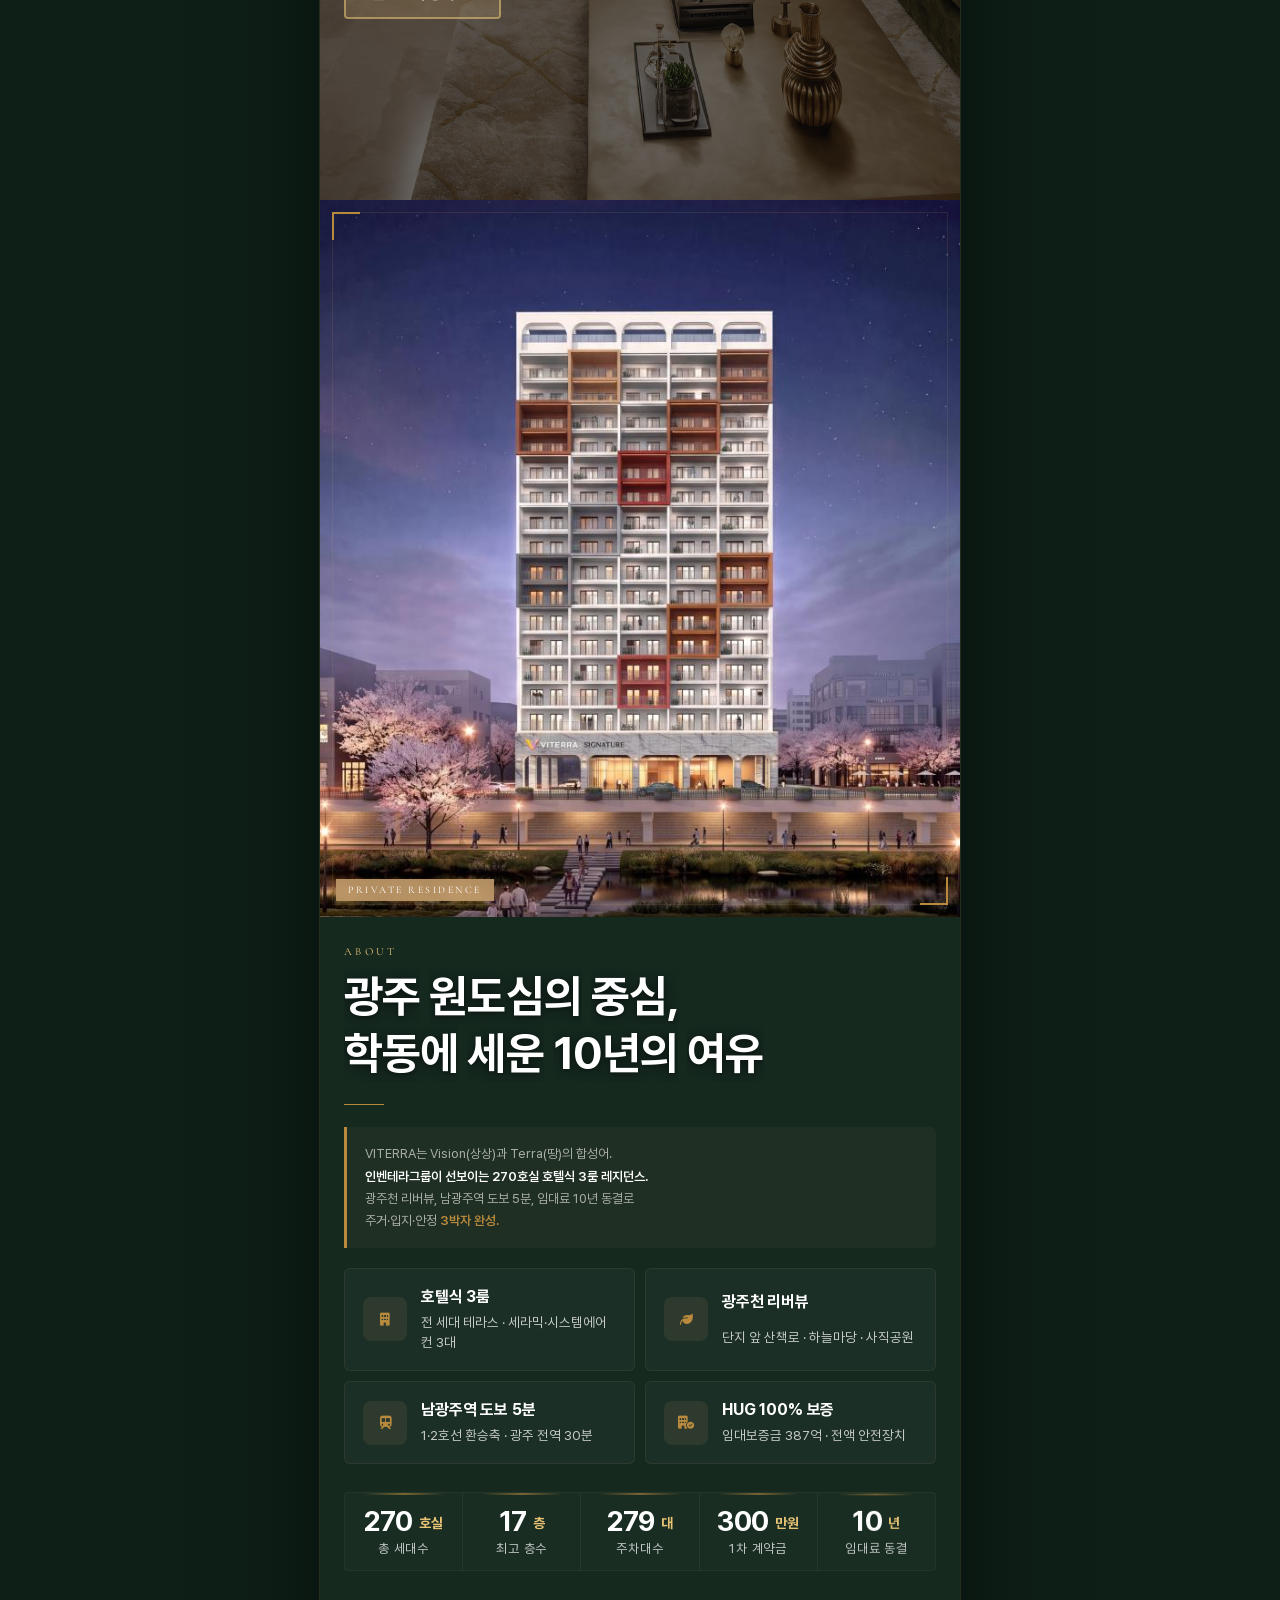
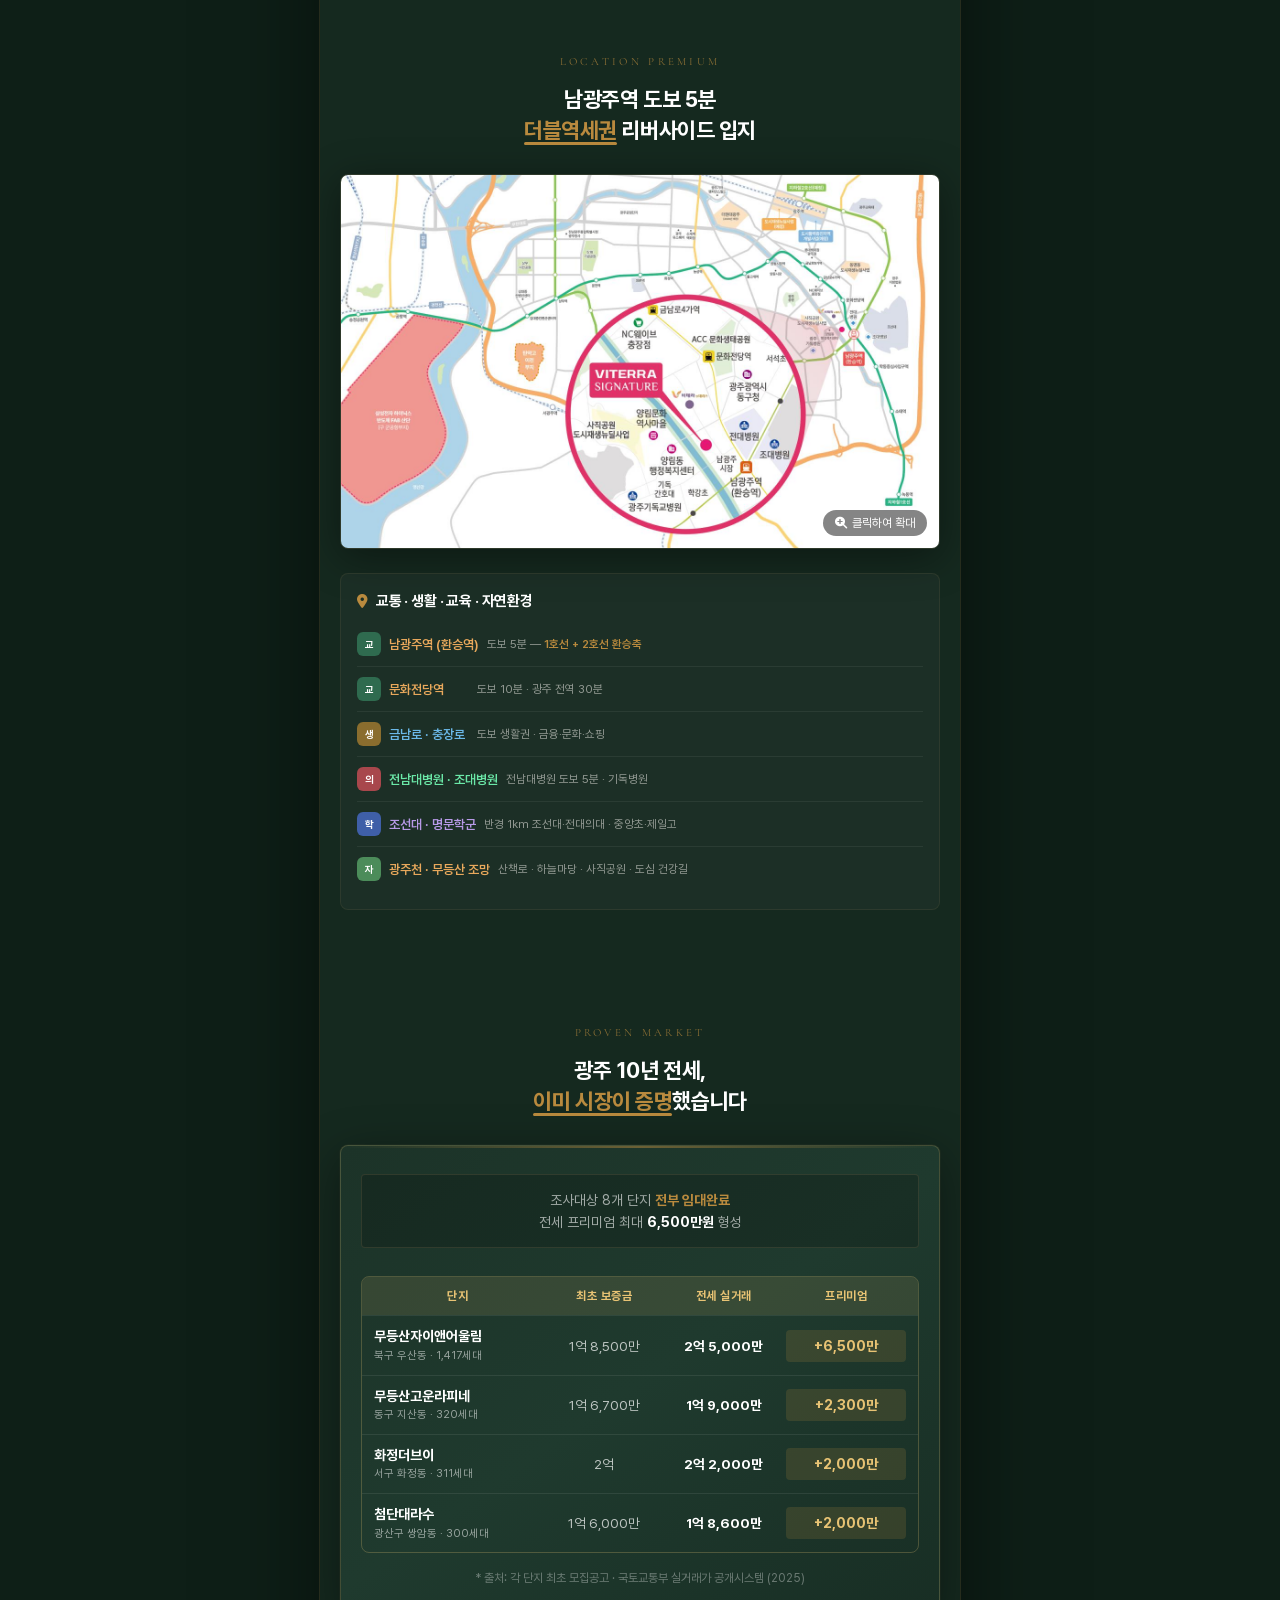
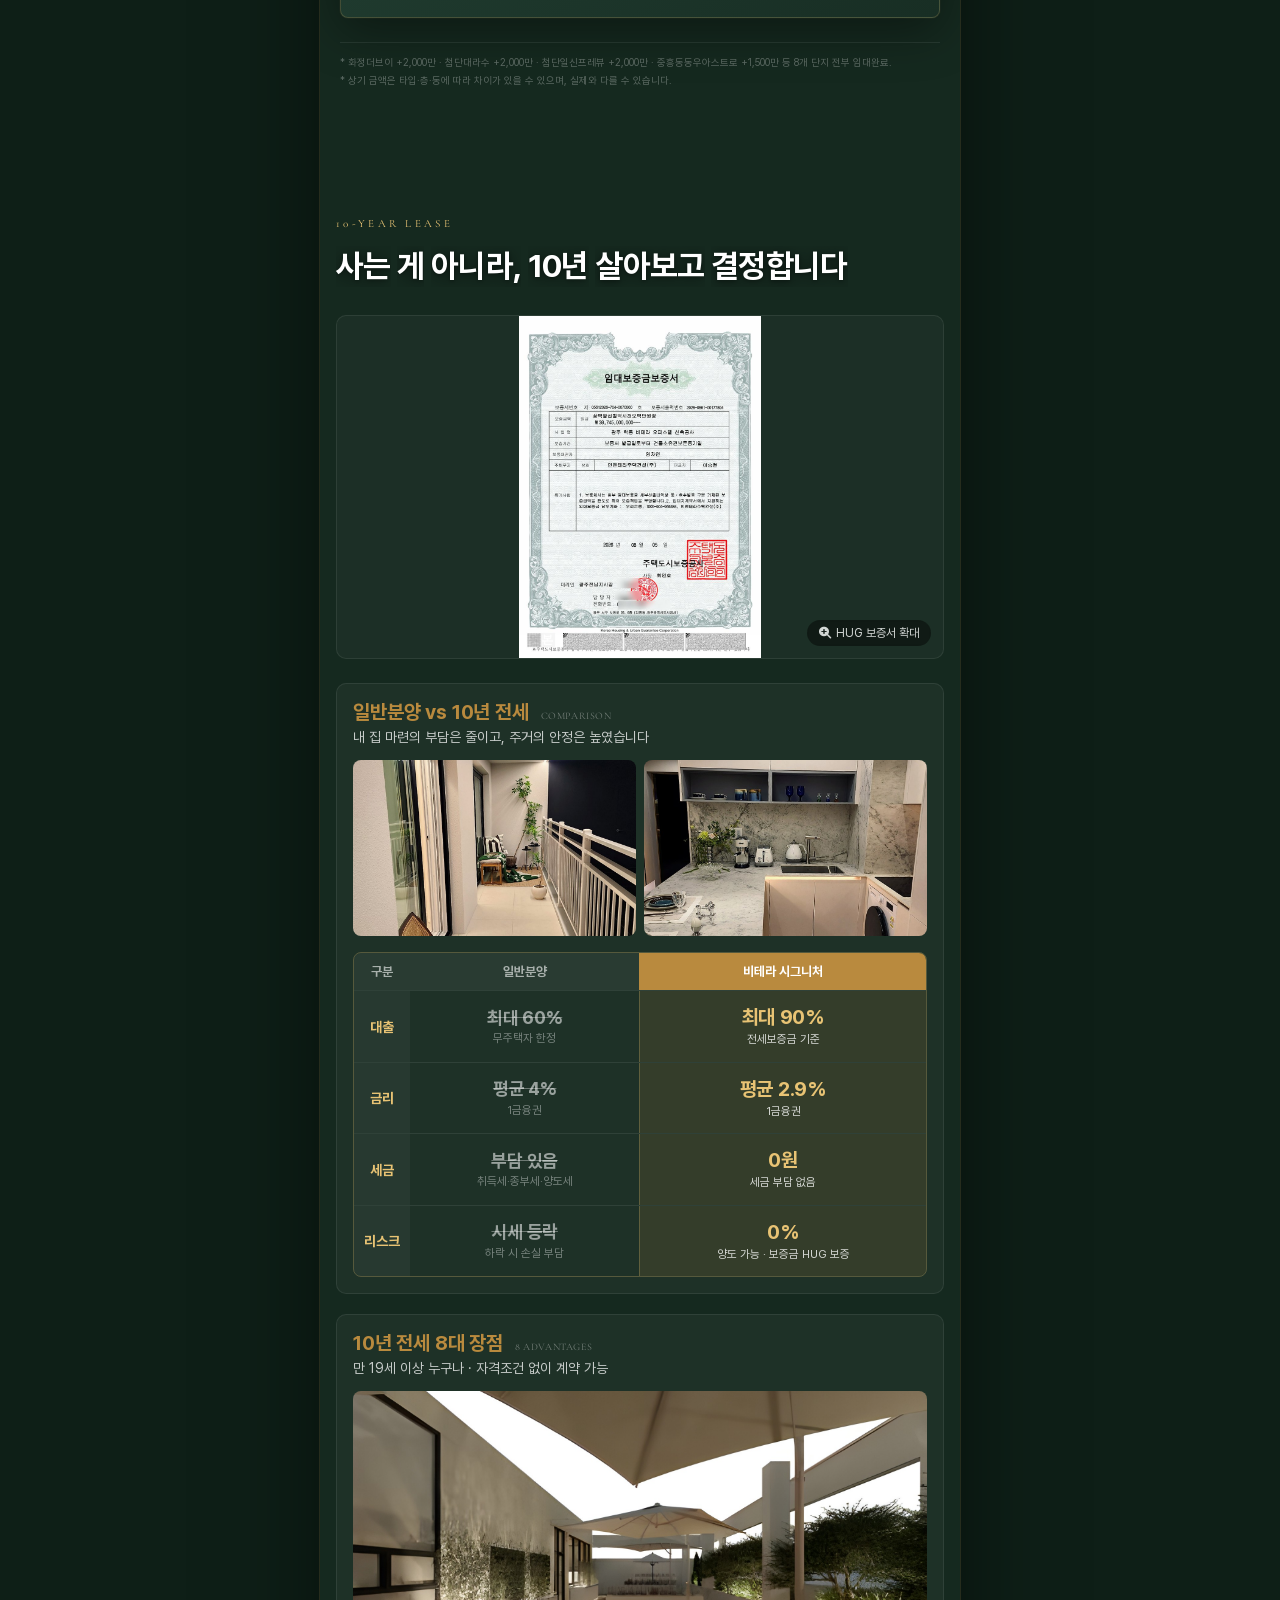
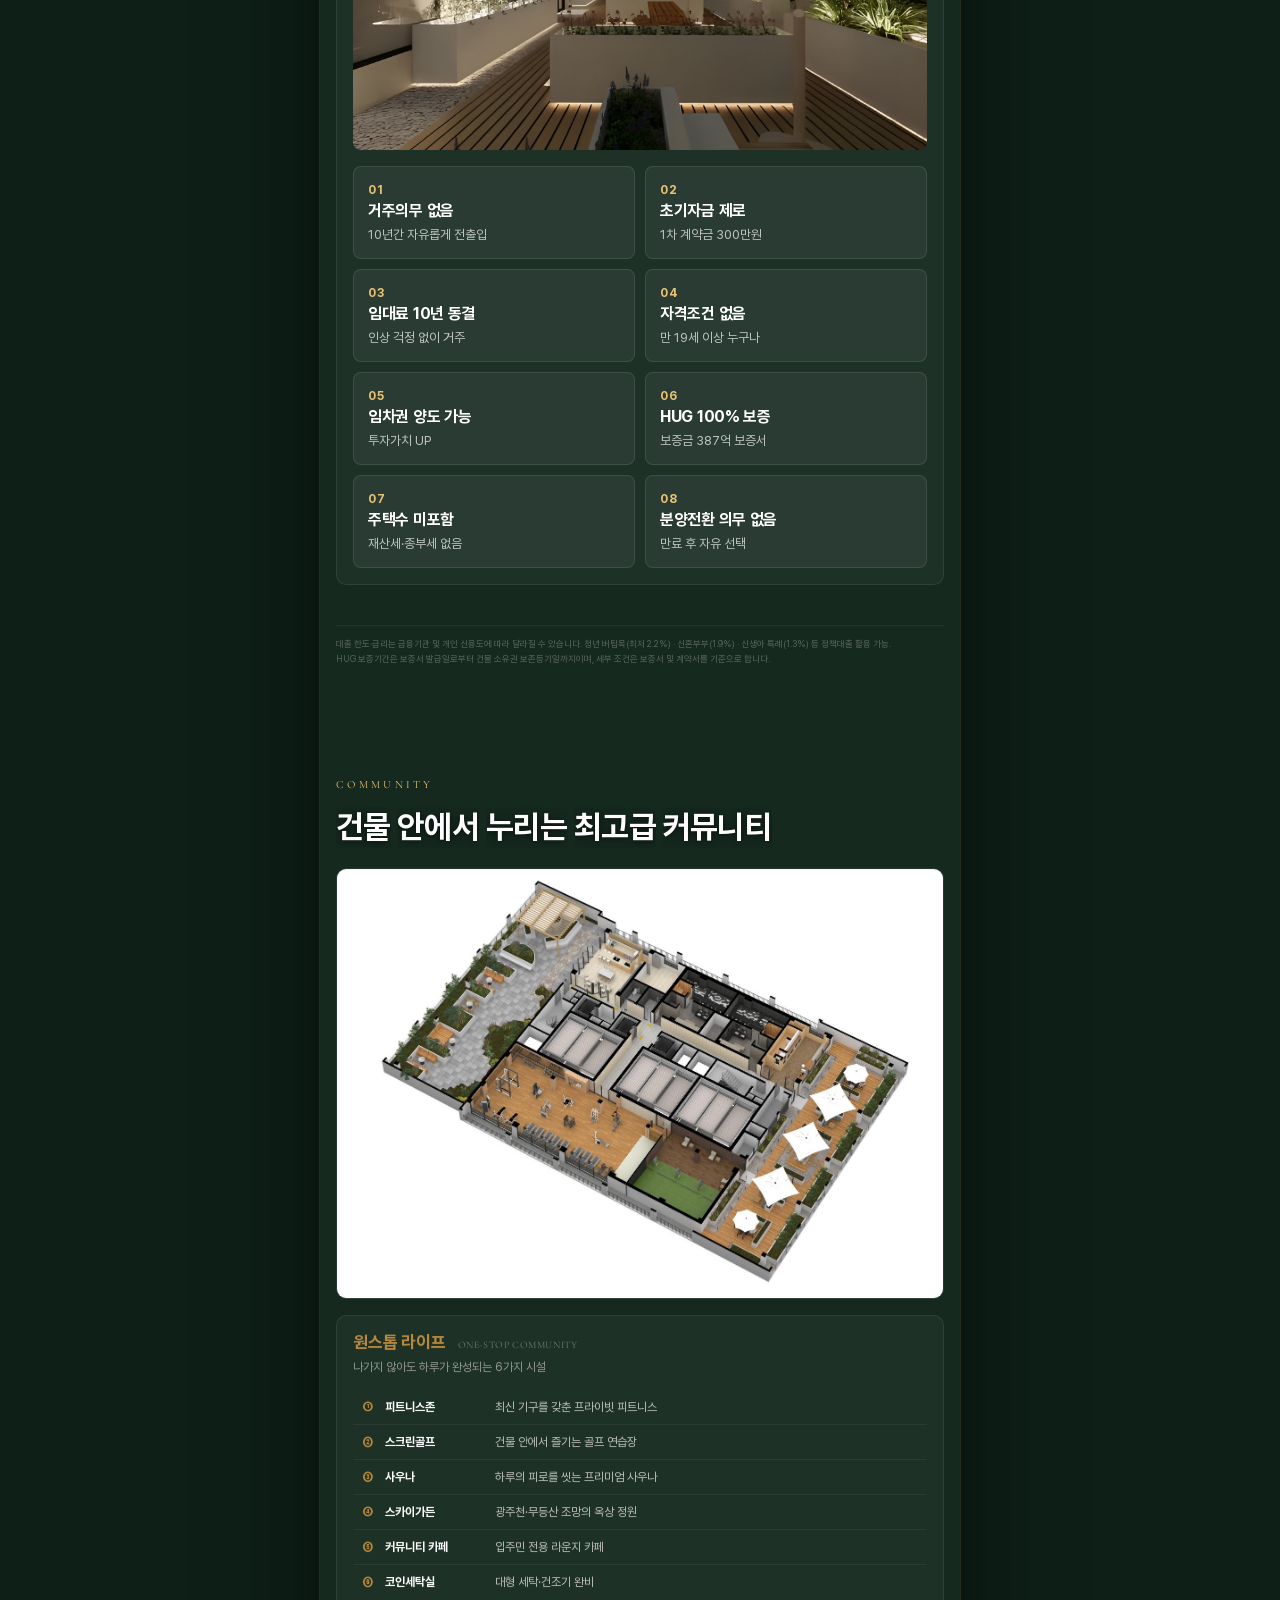
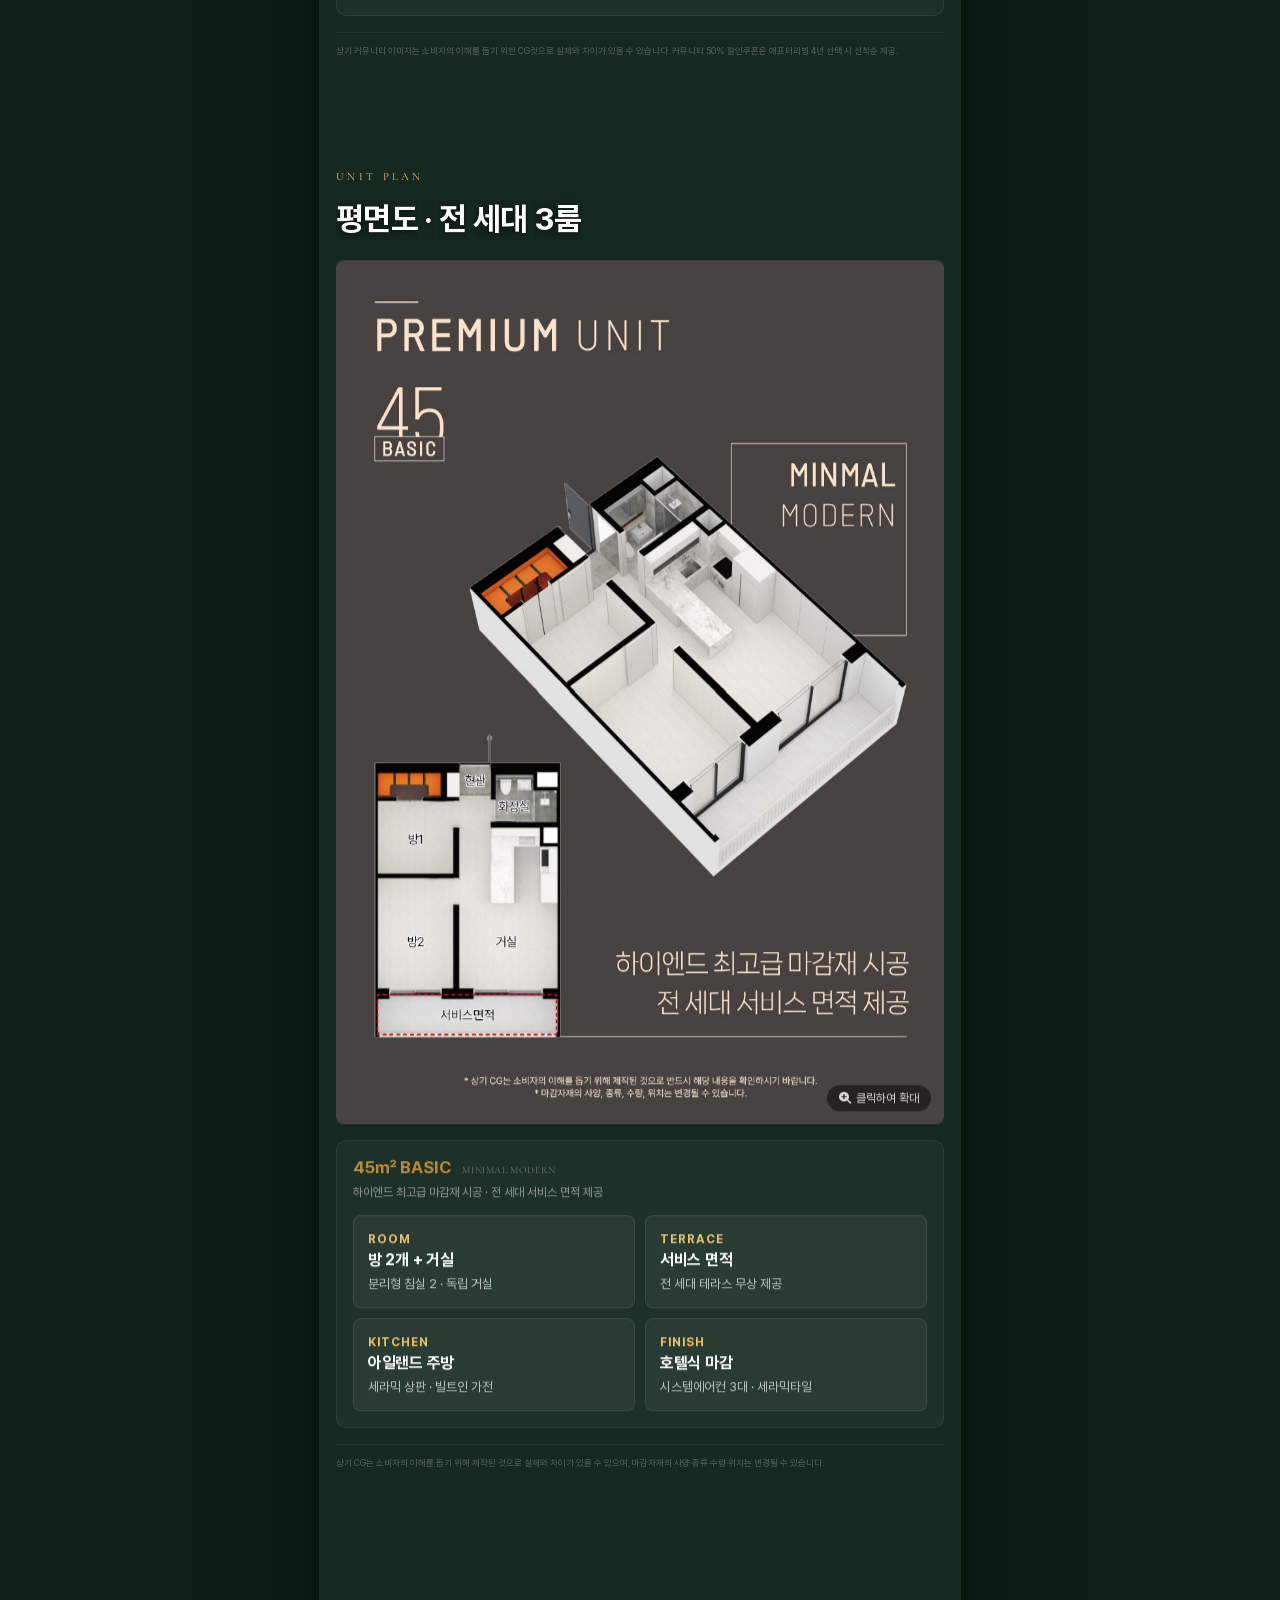
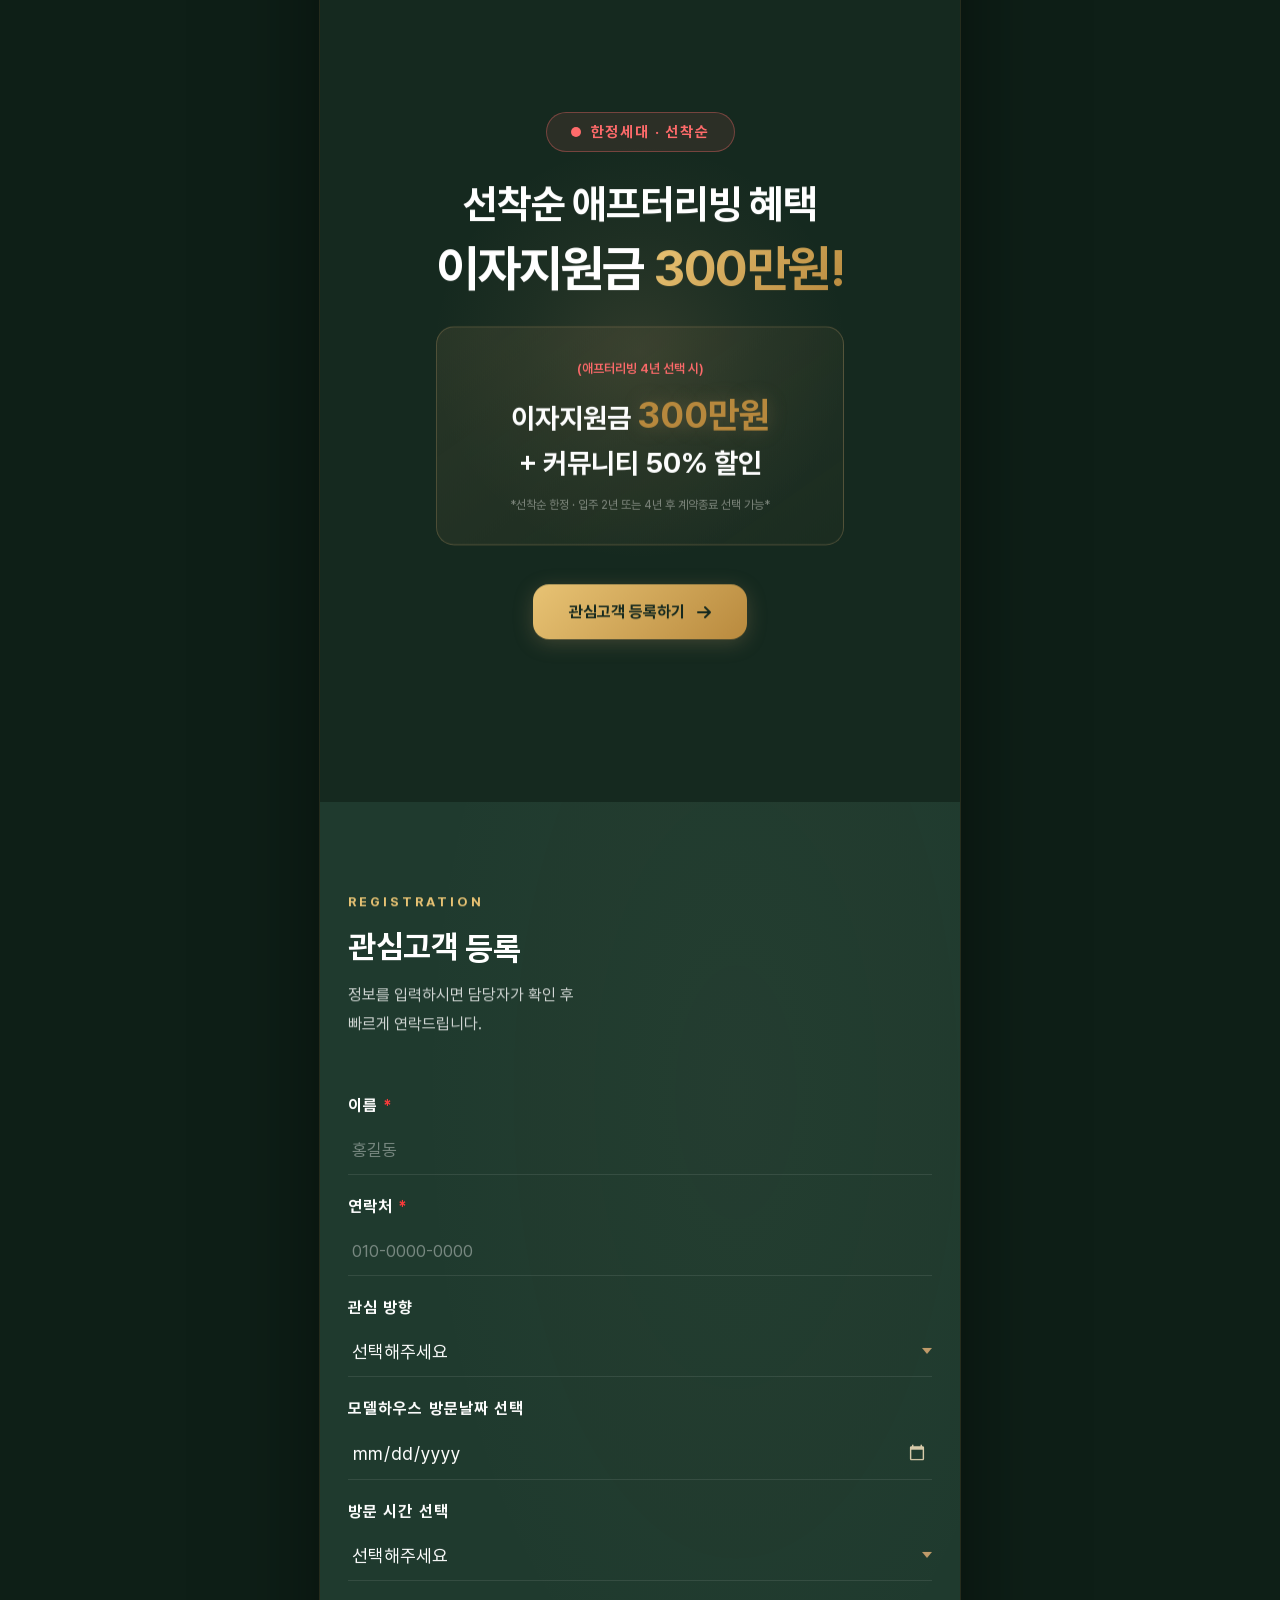
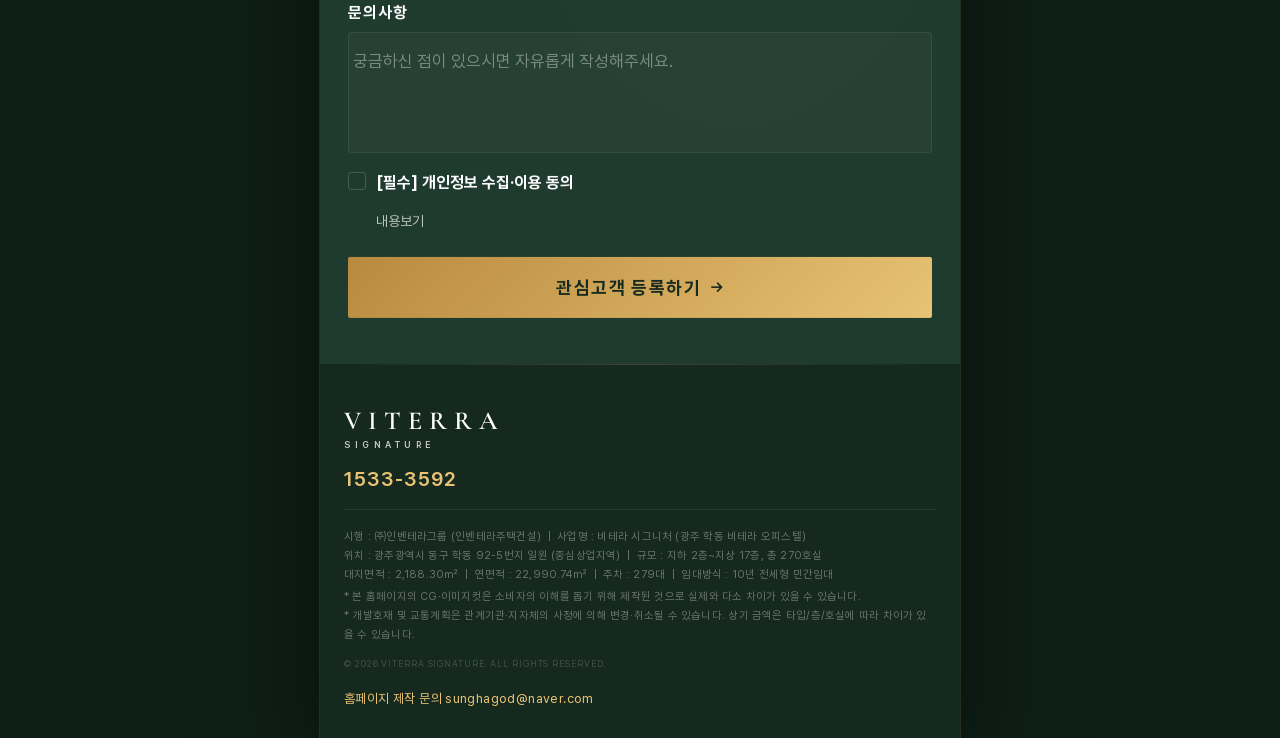
==== commit 145d43f3: "보안 강화: CSP/HSTS 등 보안 헤더, 서버측 봇·중복·레이트리밋 검증, stats PII 제거, robots/sitemap Co-Authored-By: Claude Fabl" ====
--- a/index.html
+++ b/index.html
@@ -20,6 +20,8 @@
   <meta property="og:locale" content="ko_KR">
   <meta name="twitter:card" content="summary_large_image">
   <meta name="referrer" content="strict-origin-when-cross-origin">
+  <meta http-equiv="X-Content-Type-Options" content="nosniff">
+  <meta http-equiv="Content-Security-Policy" content="default-src 'self'; script-src 'self' 'unsafe-inline' https://static.cloudflareinsights.com; style-src 'self' 'unsafe-inline'; img-src 'self' data:; font-src 'self' data:; connect-src 'self' https://script.google.com https://script.googleusercontent.com https://cloudflareinsights.com; form-action 'self' https://script.google.com; base-uri 'self'; object-src 'none'">
   <title>비테라 시그니처 | 학동 1억대 10년 전세 · 호텔식 3룸 레지던스</title>
   <link rel="preload" href="css/fonts/Pretendard-Regular.woff2" as="font" type="font/woff2" crossorigin>
   <link rel="preload" href="css/webfonts/fa-solid-900.woff2" as="font" type="font/woff2" crossorigin>
